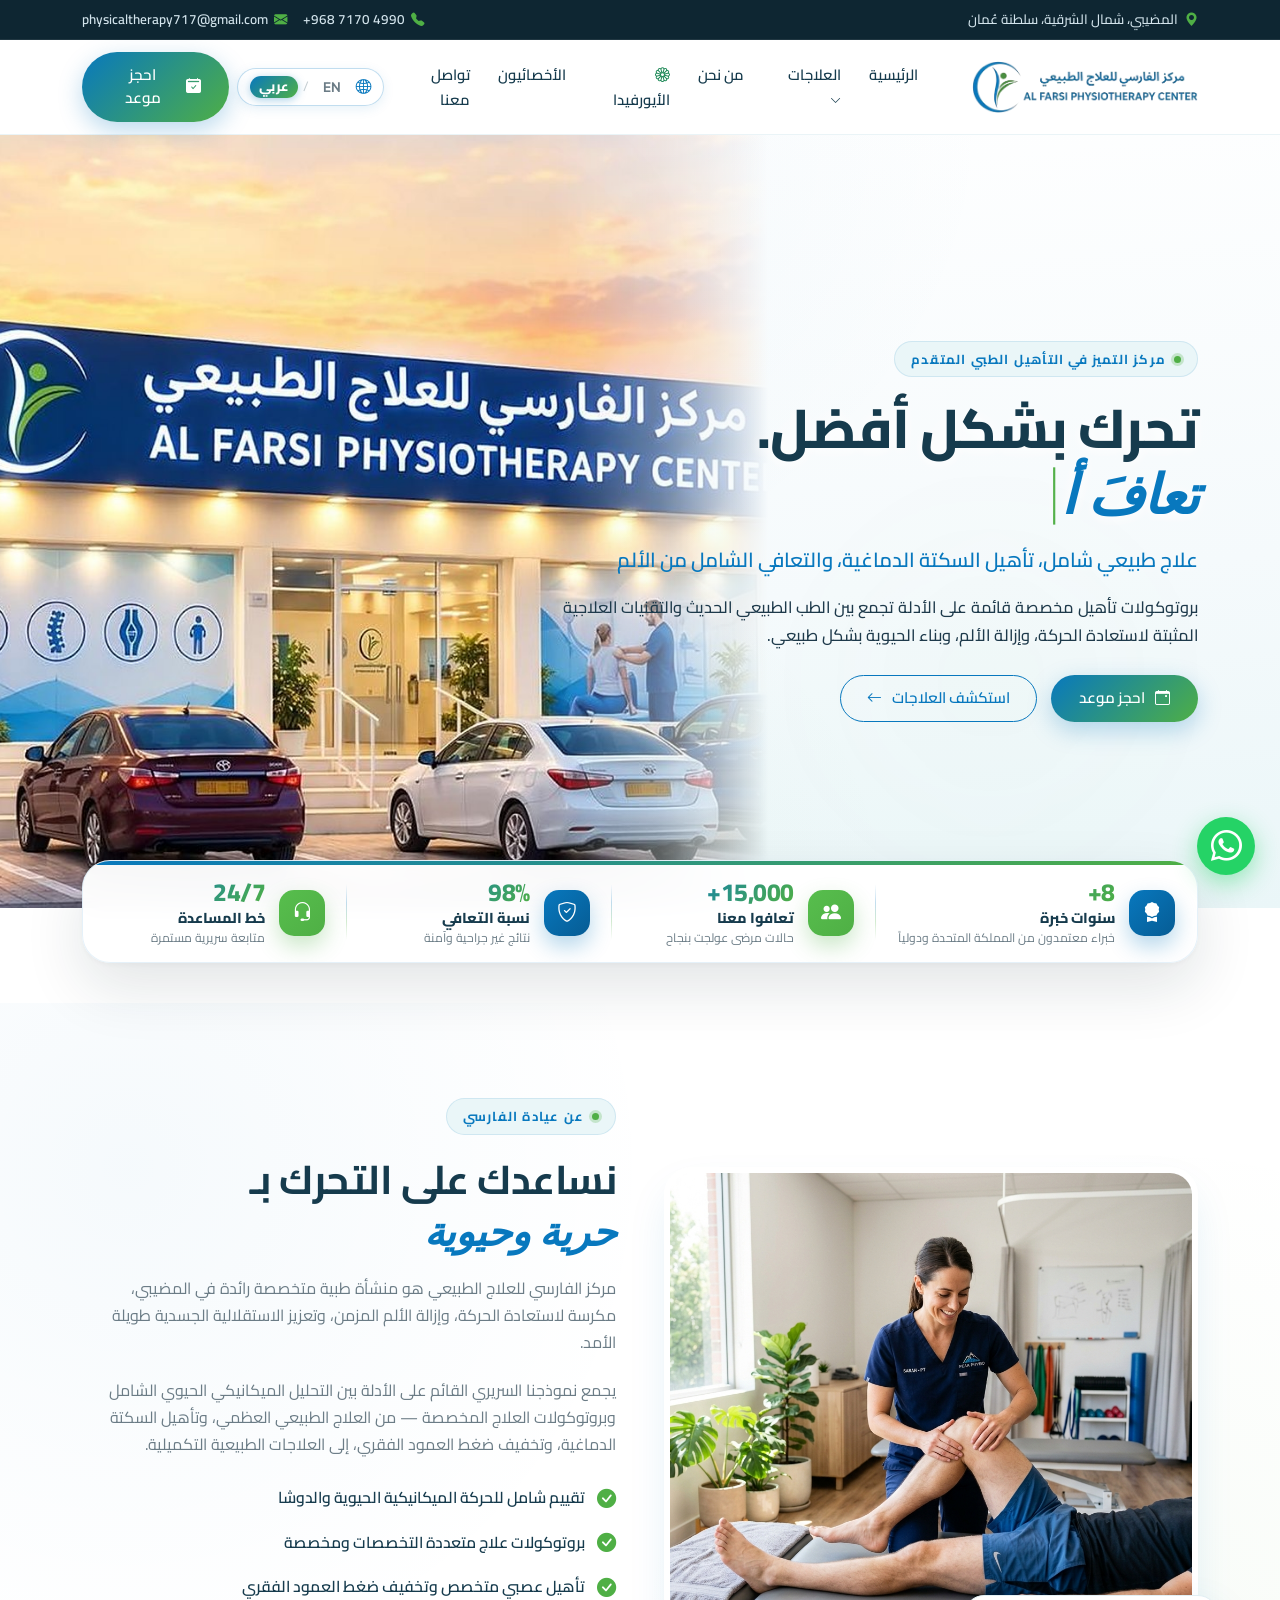
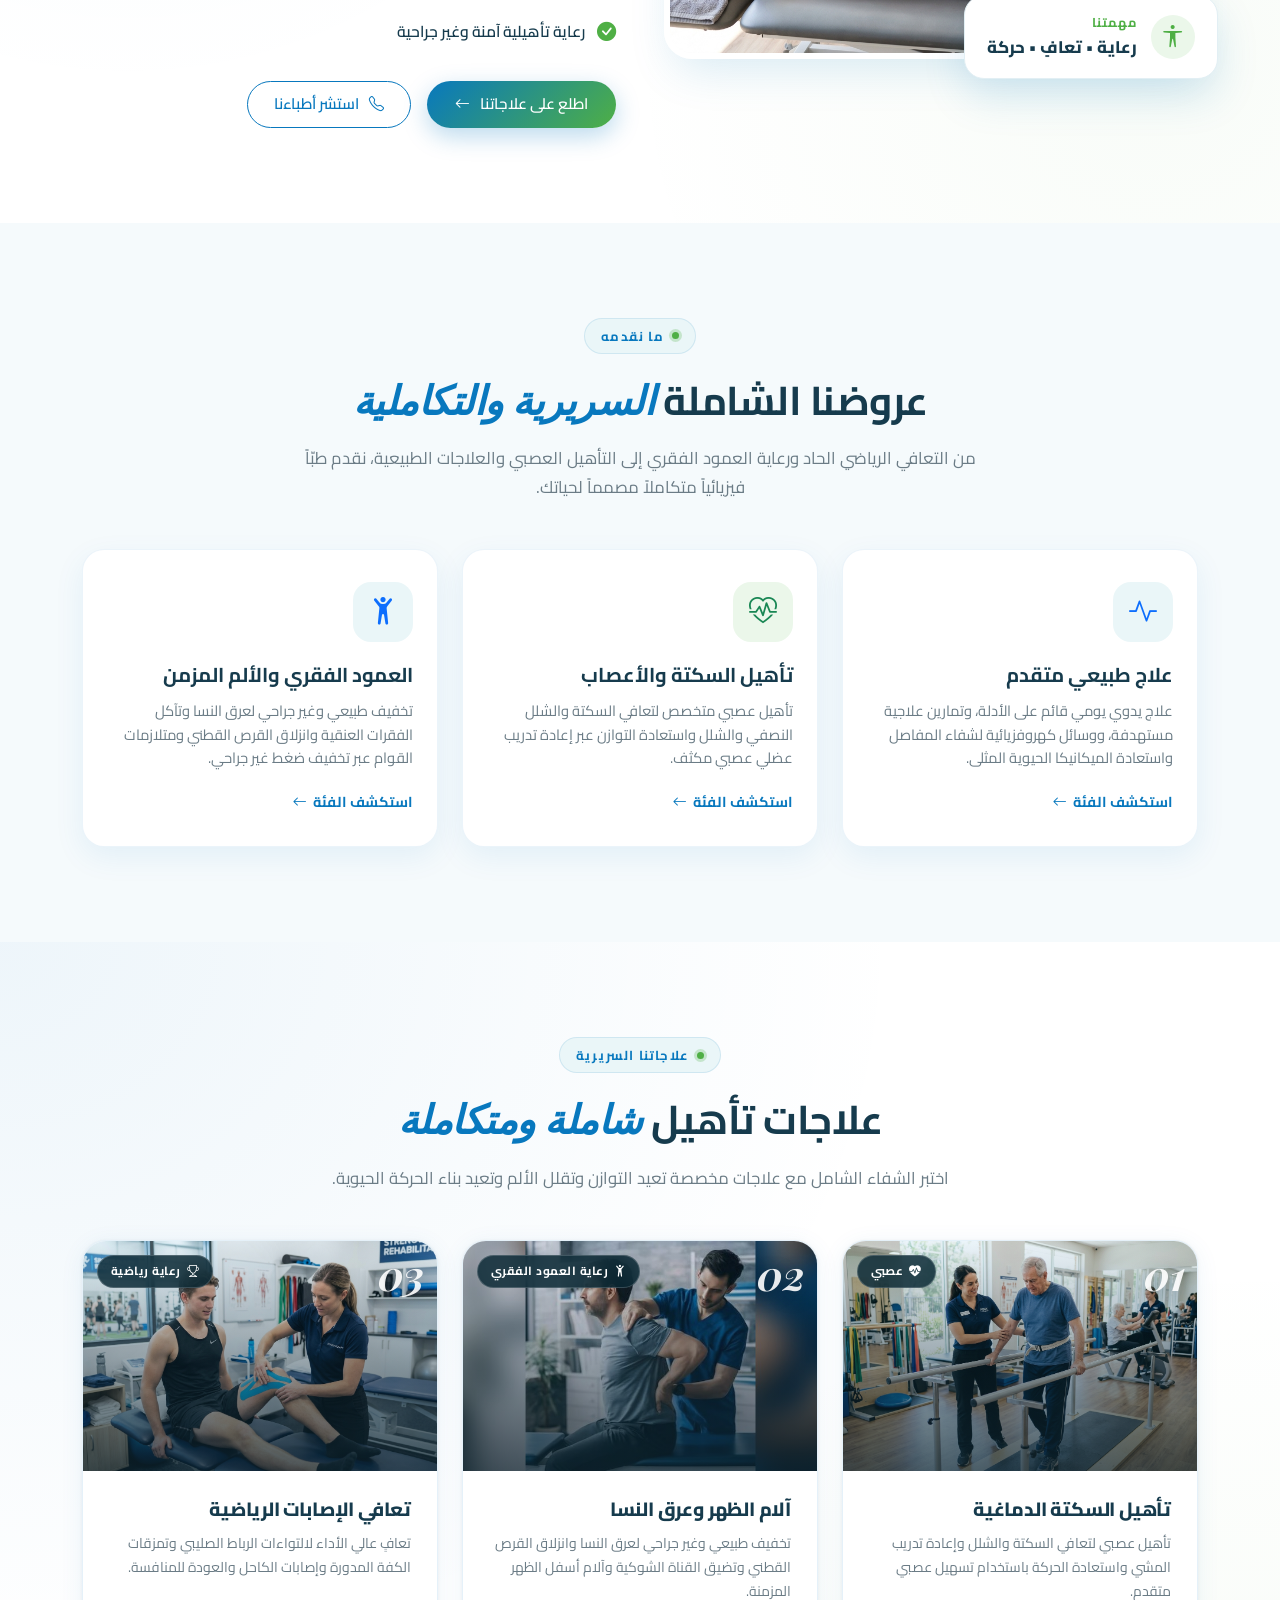
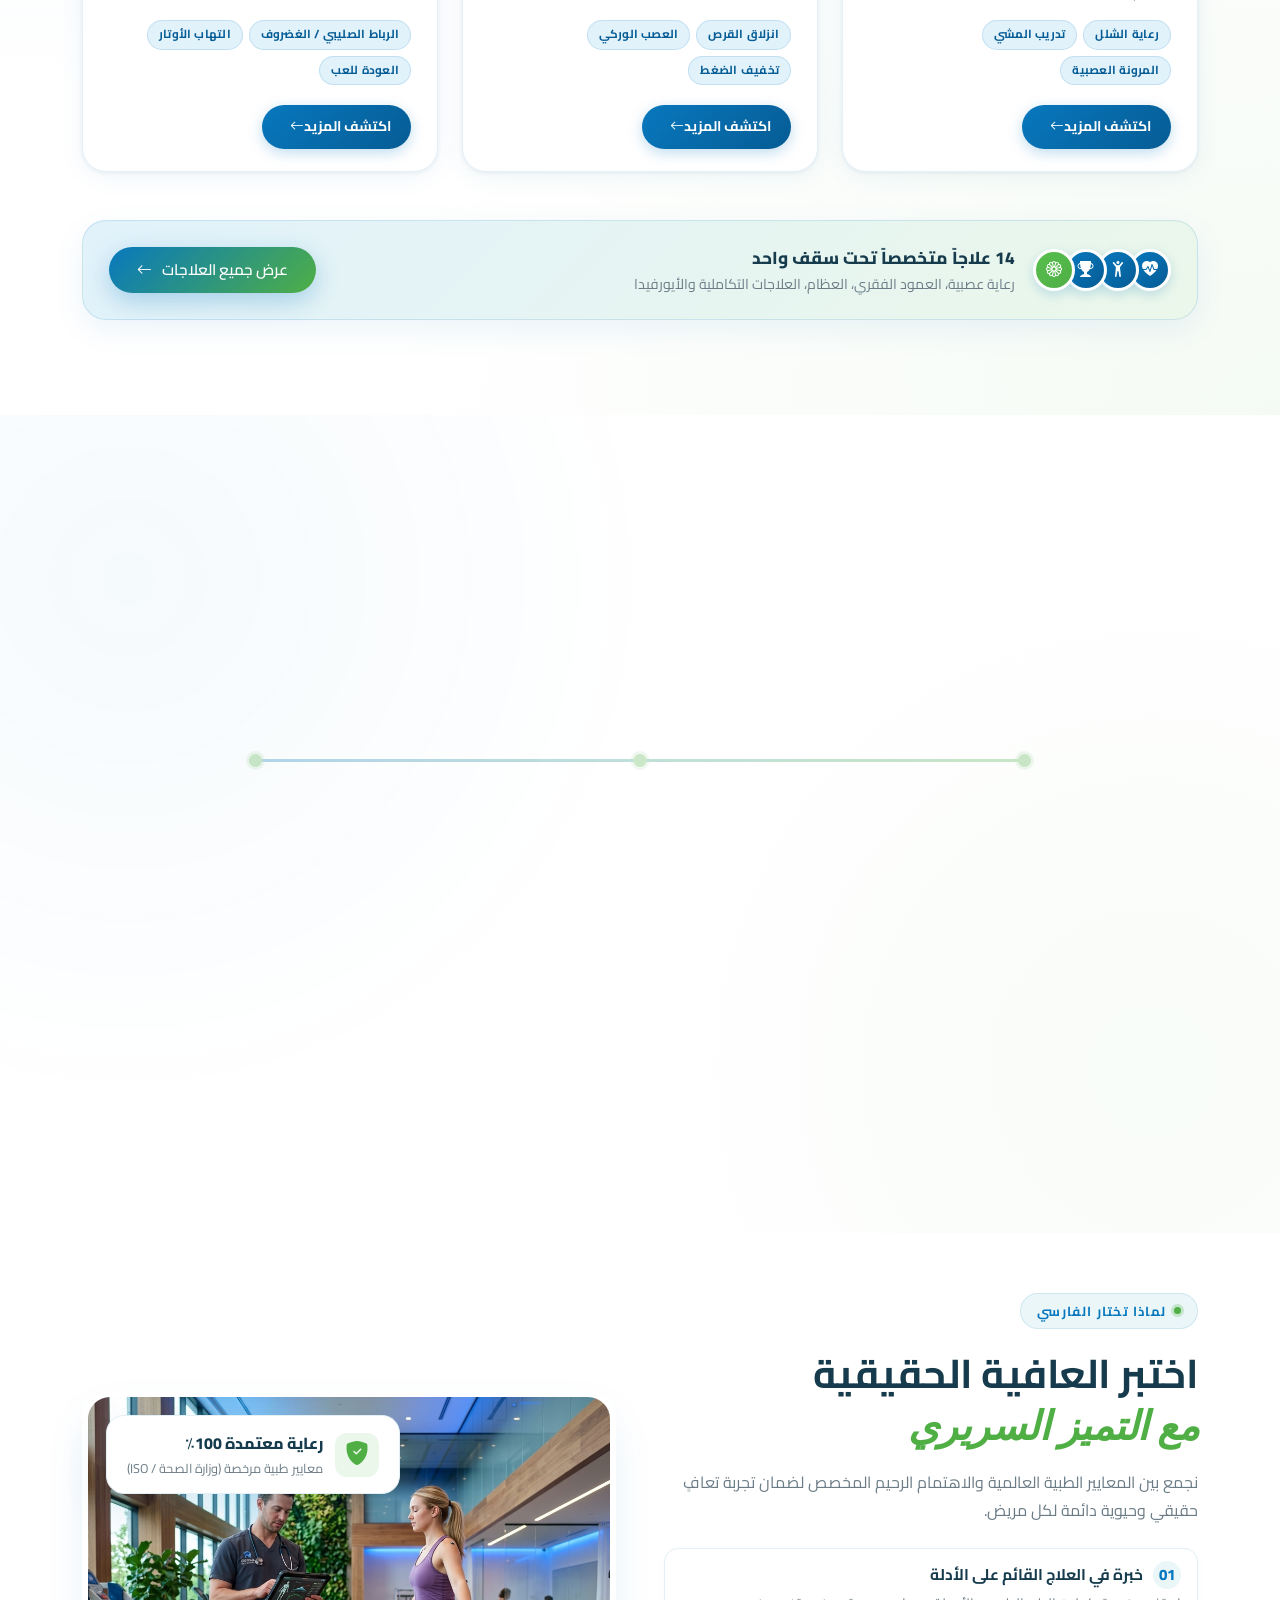
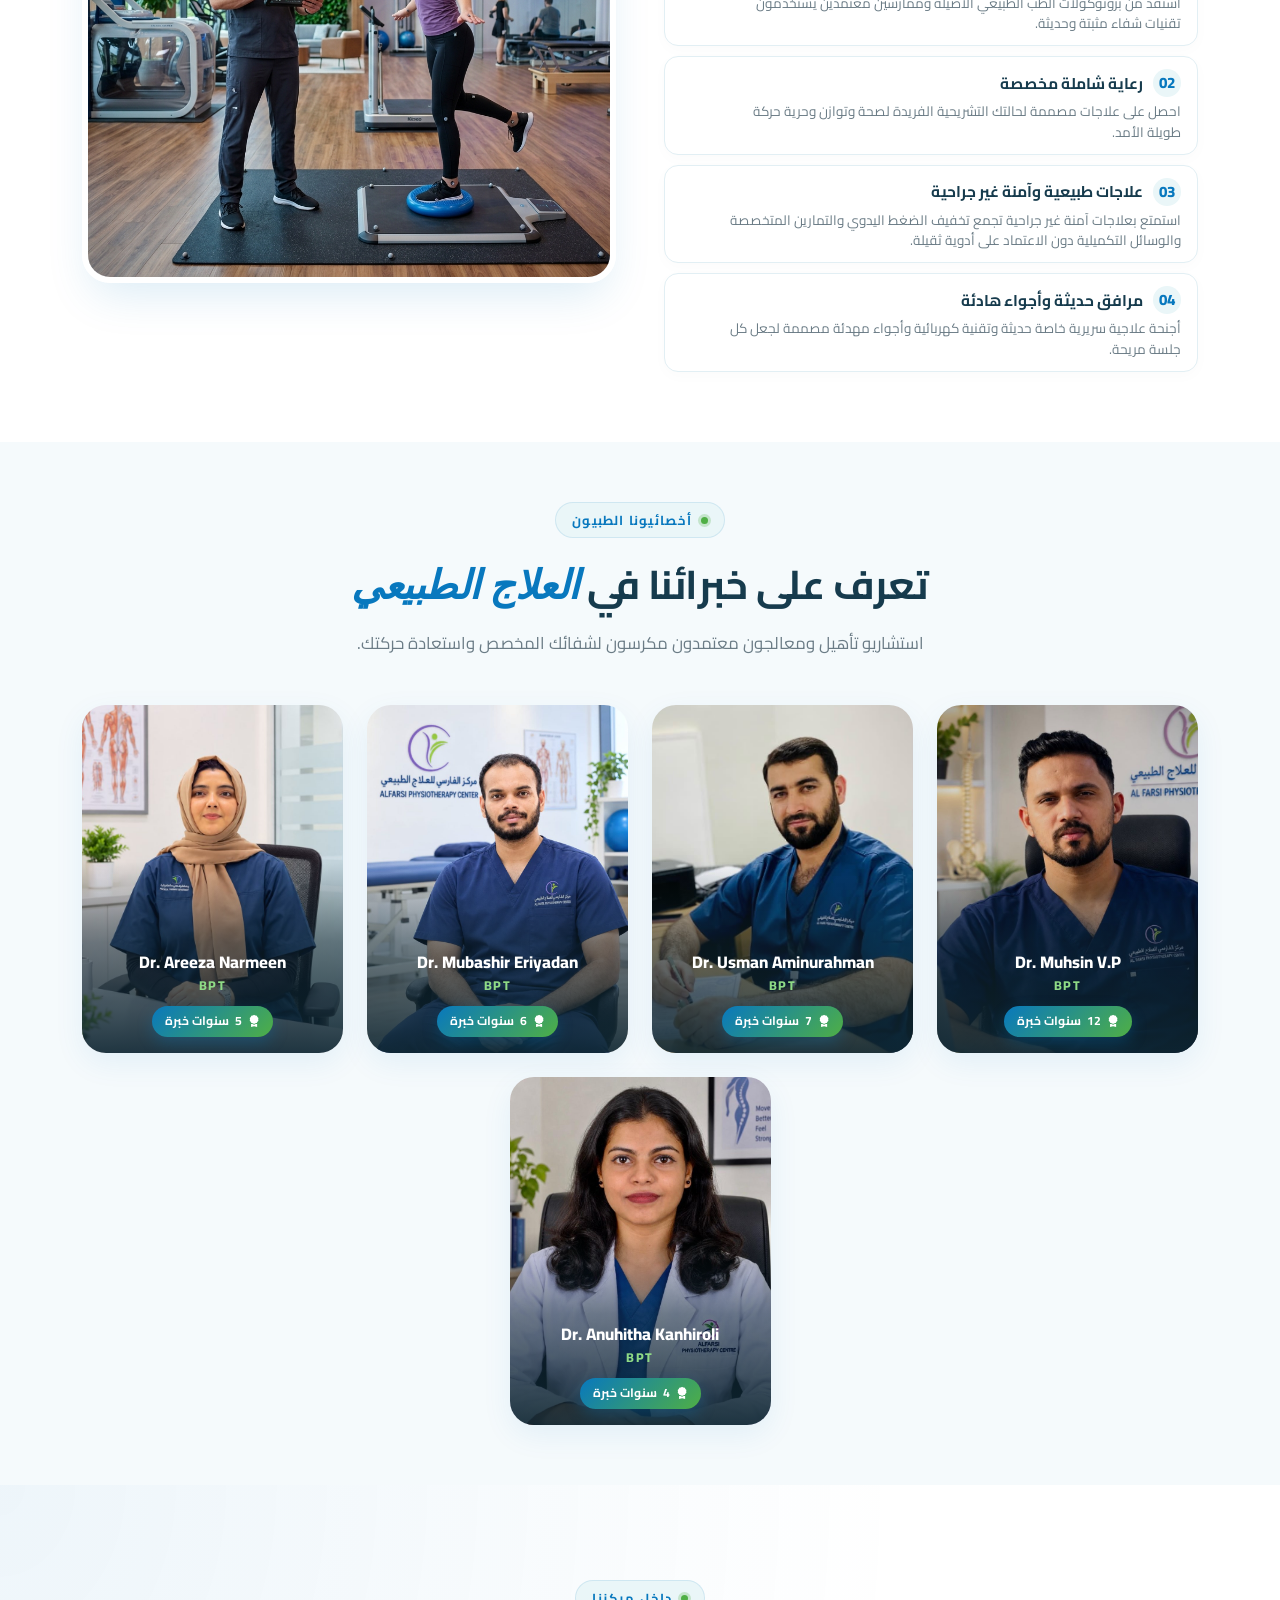
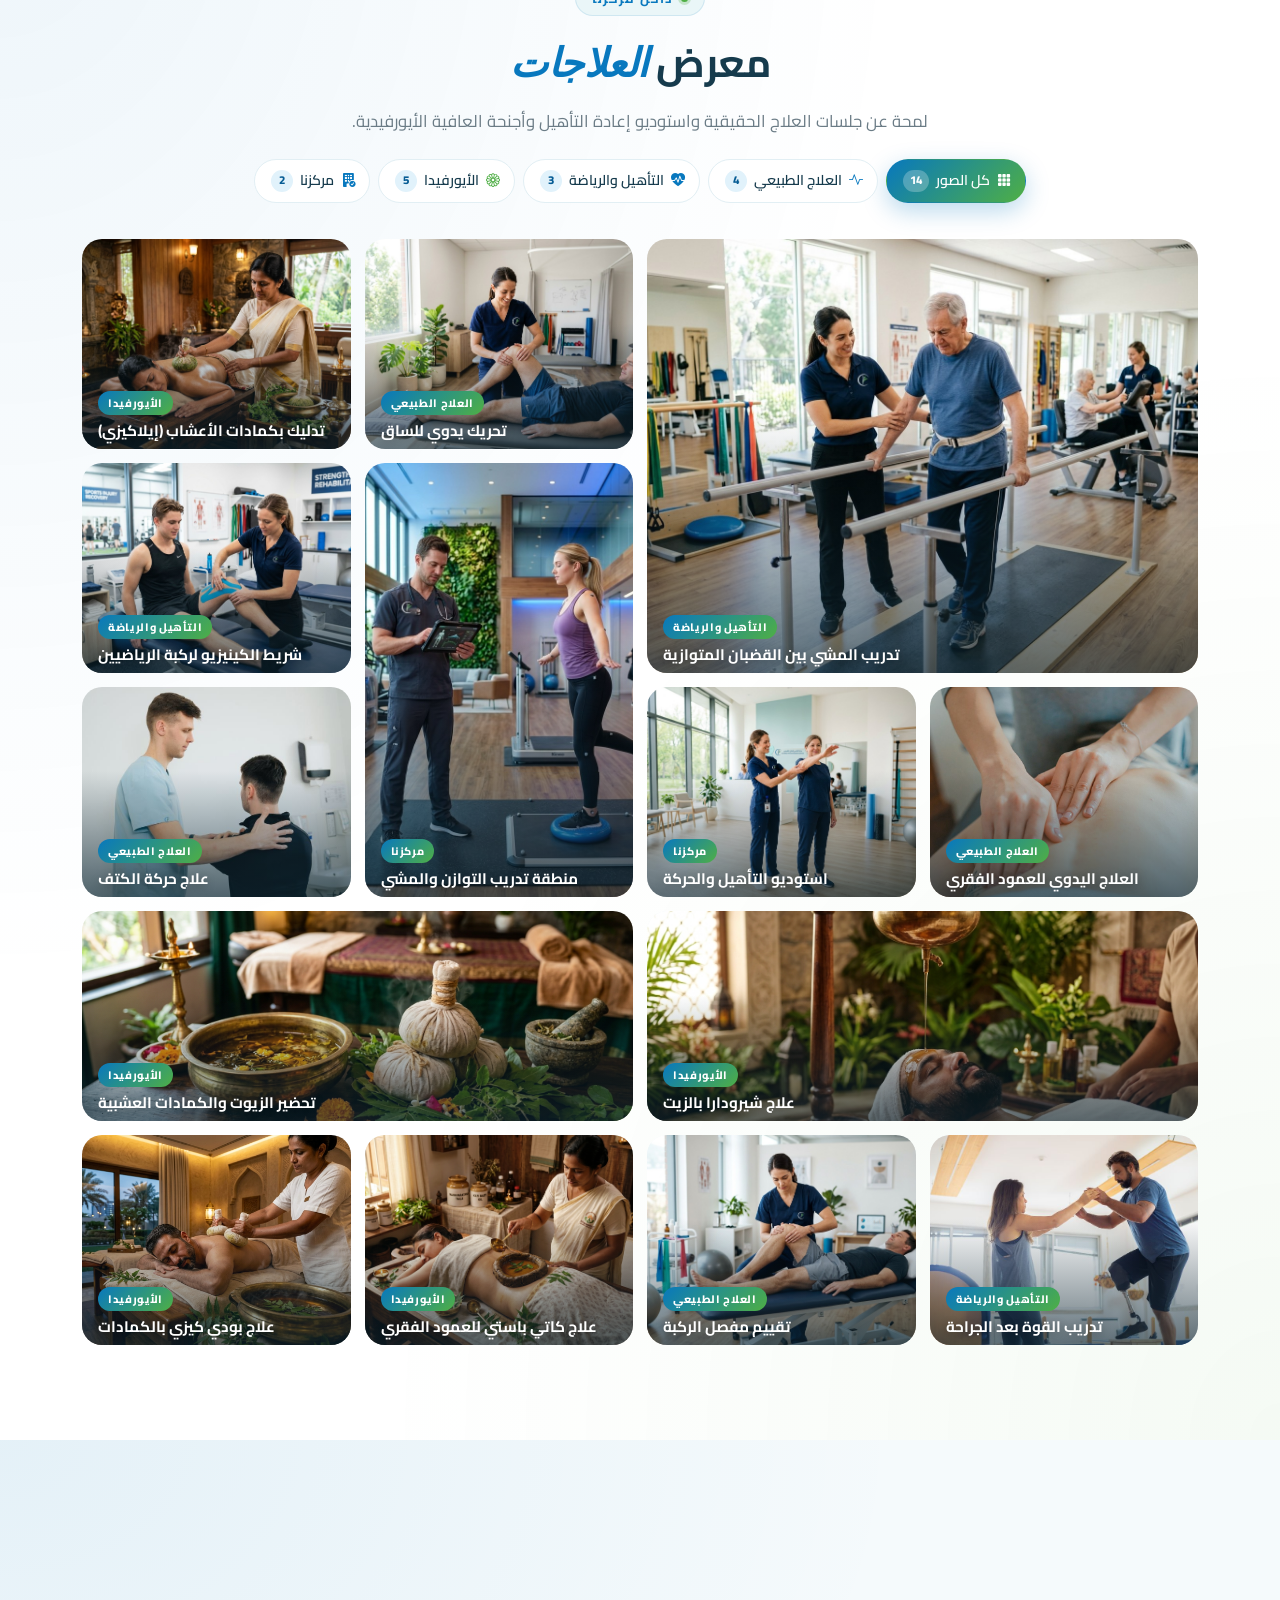
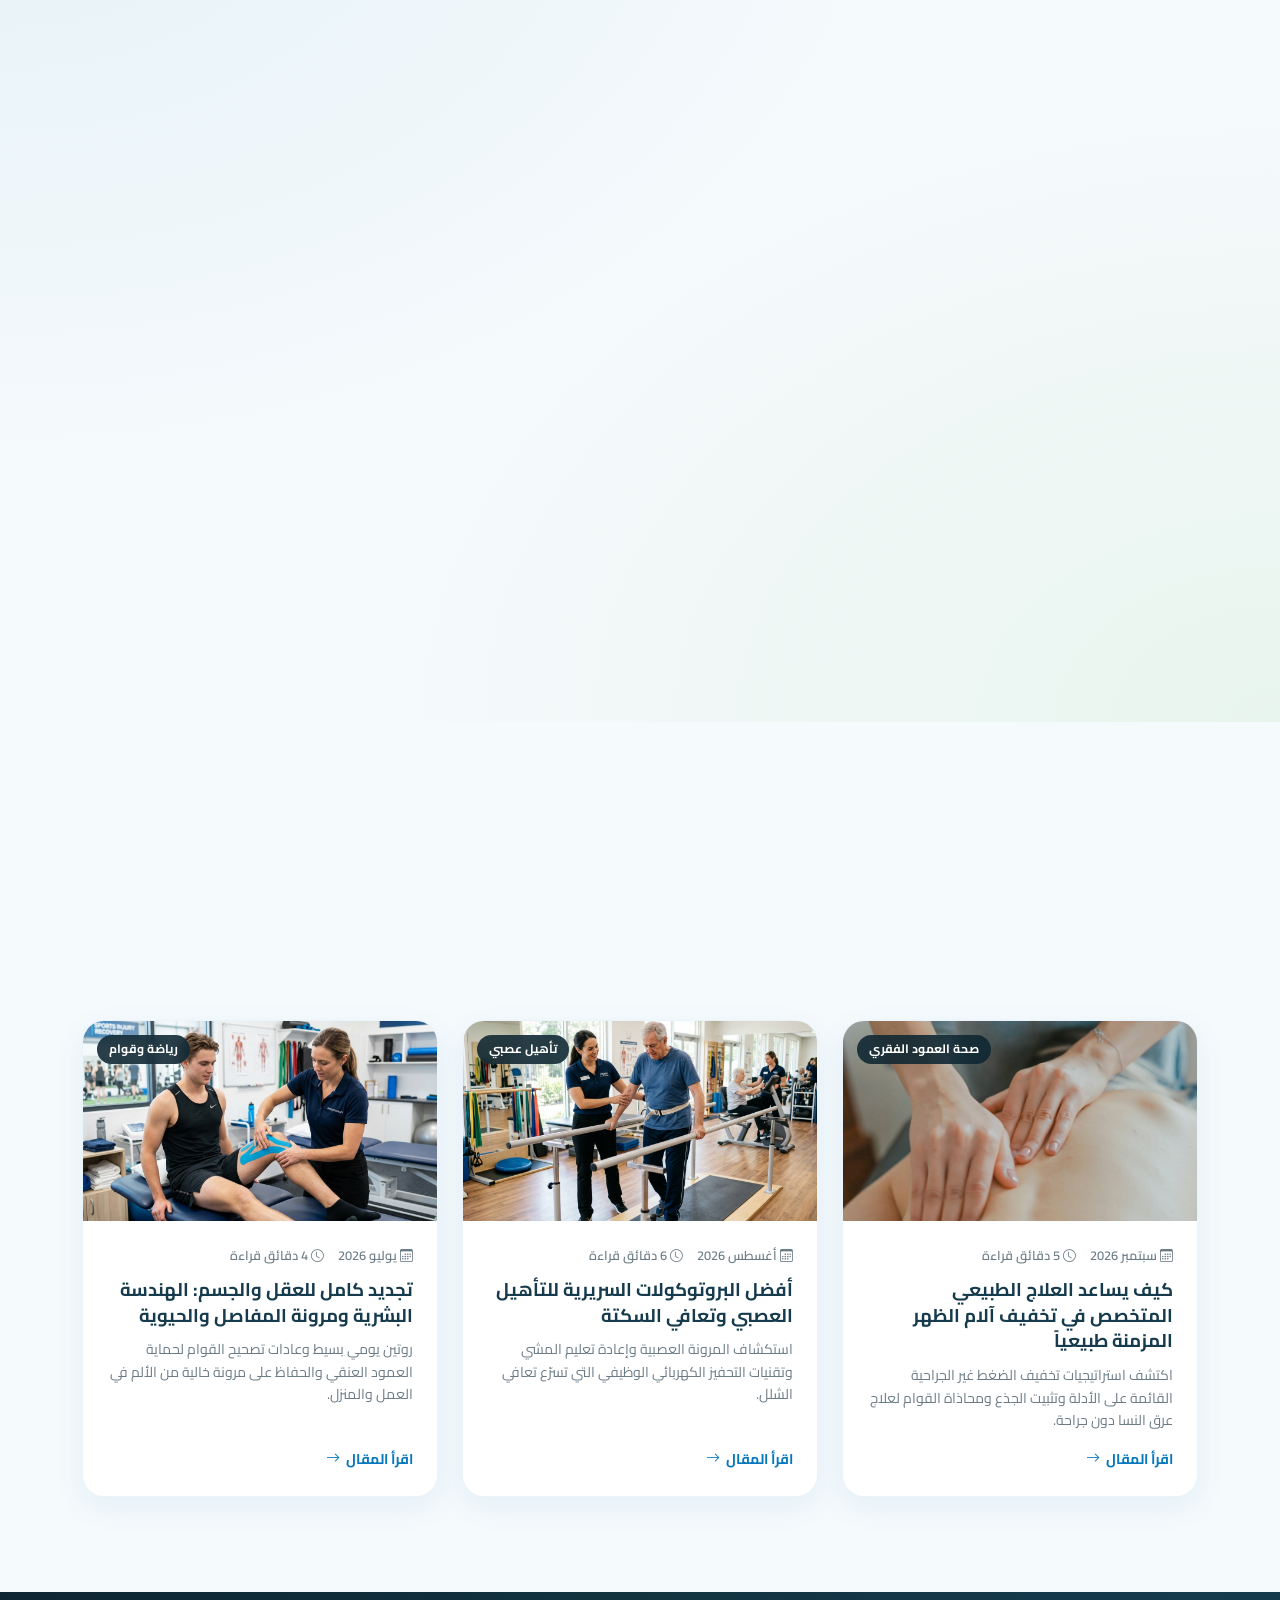
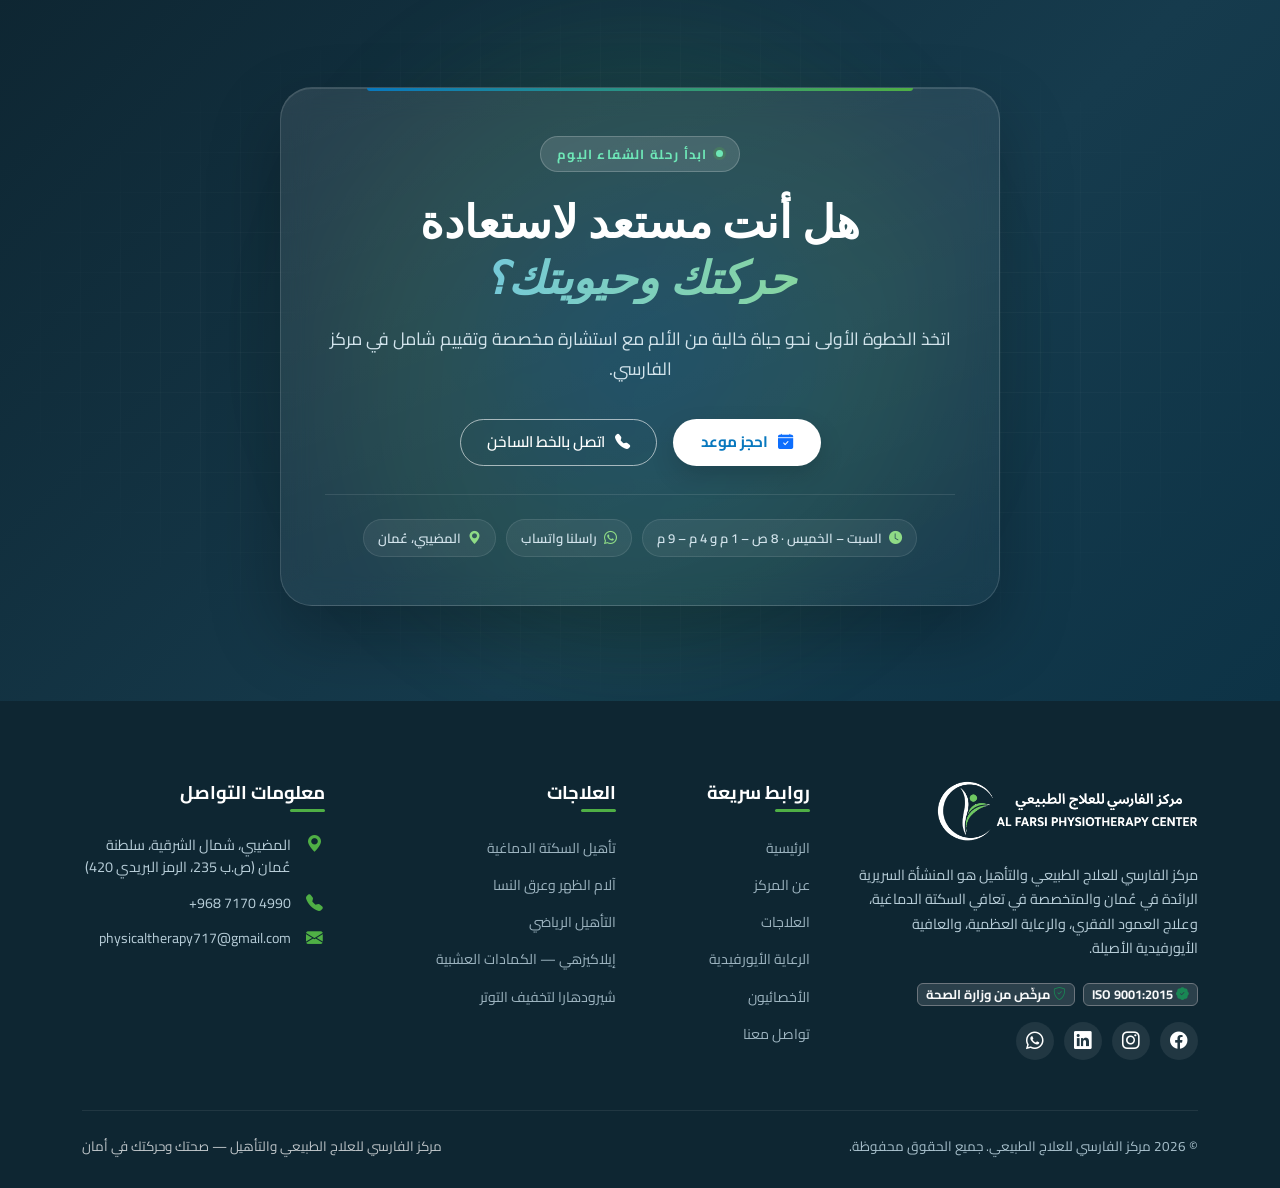
==== index.html @ 6c19c10c "update" ====
<!DOCTYPE html>
<html lang="ar" dir="rtl">

<head>
  <meta charset="UTF-8">
  <meta name="viewport" content="width=device-width, initial-scale=1.0">
  <!-- Arabic by default: set direction before the page paints (avoids an English/LTR flash) -->
  <script>
    (function () {
      var lang = 'ar';
      try { var s = localStorage.getItem('alfarsi_lang'); if (s === 'en' || s === 'ar') lang = s; } catch (e) {}
      var h = document.documentElement;
      h.setAttribute('lang', lang);
      h.setAttribute('dir', lang === 'ar' ? 'rtl' : 'ltr');
      if (lang === 'ar') h.classList.add('lang-ar');
    })();
  </script>
  <title>Al Farsi Physiotherapy &amp; Rehabilitation Center | مركز الفارسي للعلاج الطبيعي</title>
  <meta name="description"
    content="Al Farsi Physiotherapy Center offers advanced, personalized physiotherapy, neurological stroke rehabilitation, back pain relief, orthopedic recovery, and holistic therapies in Al Mudhaibi, North Al-Sharqiyah, Oman.">
  <meta name="keywords"
    content="Al Farsi Physiotherapy, مركز الفارسي للعلاج الطبيعي, physiotherapy, stroke rehabilitation, back pain relief, cerebral palsy, orthopedic rehab, sports injury, Oman medical center">

  <!-- Favicon -->
  <link rel="icon" type="image/svg+xml" href="assets/images/logo.svg">

  <!-- Google Fonts -->
  <link rel="preconnect" href="https://fonts.googleapis.com">
  <link rel="preconnect" href="https://fonts.gstatic.com" crossorigin>
  <link
    href="https://fonts.googleapis.com/css2?family=Cairo:wght@400;500;600;700;800&family=Cormorant+Garamond:ital,wght@0,500;0,600;0,700;1,400;1,600;1,700&family=Manrope:wght@400;500;600;700;800&family=Playfair+Display:ital,wght@0,500;0,600;0,700;1,400;1,600;1,700&family=Plus+Jakarta+Sans:wght@300;400;500;600;700;800&family=Tajawal:wght@400;500;700&display=swap"
    rel="stylesheet">

  <!-- Bootstrap 5.3.3 CSS -->
  <link href="https://cdn.jsdelivr.net/npm/bootstrap@5.3.3/dist/css/bootstrap.min.css" rel="stylesheet">

  <!-- Bootstrap Icons 1.11.3 -->
  <link rel="stylesheet" href="https://cdn.jsdelivr.net/npm/bootstrap-icons@1.11.3/font/bootstrap-icons.min.css">

  <!-- Custom CSS -->
  <link rel="stylesheet" href="style.css">
</head>

<body>

  <!-- ==========================================================================
       0. TOP NOTIFICATION & CONTACT BAR (Inspired by Greenwich Kottakkal Header)
       ========================================================================== -->
  <div class="top-header-bar d-none d-lg-block">
    <div class="container">
      <div class="d-flex justify-content-between align-items-center py-2">
        <!-- Left: Location & Working Hours -->
        <div class="top-bar-left d-flex align-items-center gap-4">
          <div class="top-bar-item">
            <i class="bi bi-geo-alt-fill text-accent-green"></i>
            <span data-i18n="top.location">Al Mudhaibi, North Al-Sharqiyah, Sultanate of Oman</span>
          </div>

        </div>

        <!-- Right: Contact, Email & Language Switcher -->
        <div class="top-bar-right d-flex align-items-center gap-3">
          <a href="tel:+96871704990" class="top-bar-link">
            <i class="bi bi-telephone-fill text-accent-green"></i>
            <span>+968 7170 4990</span>
          </a>
          <a href="mailto:physicaltherapy717@gmail.com" class="top-bar-link">
            <i class="bi bi-envelope-fill text-accent-green"></i>
            <span>physicaltherapy717@gmail.com</span>
          </a>

        </div>
      </div>
    </div>
  </div>

  <!-- ==========================================================================
       1. HEADER / STICKY NAVIGATION
       ========================================================================== -->
  <header>
    <nav class="navbar navbar-expand-lg site-navbar" id="mainNav">
      <div class="container">
        <!-- Brand Logo -->
        <a class="navbar-brand" href="#home" title="Al Farsi Physiotherapy Center">
          <img src="assets/images/logo-main.png" alt="Al Farsi Physiotherapy Center" class="brand-logo-img" width="984" height="226">
        </a>

        <!-- Mobile Toggler -->
        <button class="navbar-toggler" type="button" data-bs-toggle="collapse" data-bs-target="#navbarContent"
          aria-controls="navbarContent" aria-expanded="false" aria-label="Toggle navigation">
          <i class="bi bi-list fs-2"></i>
        </button>

        <!-- Navbar Links -->
        <div class="collapse navbar-collapse" id="navbarContent">
          <ul class="navbar-nav mx-auto mb-2 mb-lg-0">
            <li class="nav-item">
              <a class="nav-link active" href="#home" data-i18n="nav.home">Home</a>
            </li>
            <!-- Treatments (link + hover dropdown) -->
            <li class="nav-item dropdown nav-hover-dropdown">
              <a class="nav-link" href="treatments.html" id="treatmentsDropdown">
                <span data-i18n="nav.treatments">Treatments</span> <i class="bi bi-chevron-down nav-caret"></i>
              </a>
              <ul class="dropdown-menu custom-dropdown-menu" aria-labelledby="treatmentsDropdown">
                <li><a class="dropdown-item" href="treatment.html?id=stroke"><i class="bi bi-heart-pulse-fill text-primary"></i> <span data-i18n="nav.dd.stroke">Stroke &amp; Neurological Rehab</span></a></li>
                <li><a class="dropdown-item" href="treatment.html?id=backpain"><i class="bi bi-person-arms-up text-primary"></i> <span data-i18n="nav.dd.backpain">Back Pain &amp; Sciatica</span></a></li>
                <li><a class="dropdown-item" href="treatment.html?id=sports"><i class="bi bi-trophy-fill text-primary"></i> <span data-i18n="nav.dd.sports">Sports Injury Rehab</span></a></li>
                <li><a class="dropdown-item" href="treatment.html?id=postop"><i class="bi bi-bandaid-fill text-primary"></i> <span data-i18n="nav.dd.postop">Post-Surgical Recovery</span></a></li>
                <li><a class="dropdown-item" href="ayurveda.html"><i class="bi bi-flower1 text-success"></i> <span data-i18n="nav.dd.ayurveda">Ayurvedic &amp; Panchakarma</span></a></li>
                <li><hr class="dropdown-divider"></li>
                <li><a class="dropdown-item text-primary fw-bold" href="treatments.html"><span data-i18n="nav.dd.explore">Explore All Treatments</span> <i class="bi bi-arrow-right"></i></a></li>
              </ul>
            </li>
            <li class="nav-item">
              <a class="nav-link" href="#about" data-i18n="nav.about">About Us</a>
            </li>
            <li class="nav-item">
              <a class="nav-link" href="ayurveda.html"><i class="bi bi-flower1 text-success me-1"></i><span
                  data-i18n="nav.ayurveda">Ayurveda</span></a>
            </li>
            <li class="nav-item">
              <a class="nav-link" href="#doctors" data-i18n="nav.specialists">Specialists</a>
            </li>
            <li class="nav-item">
              <a class="nav-link" href="contact.html" data-i18n="nav.contact">Contact</a>
            </li>
          </ul>

          <!-- Header CTA -->
          <div class="d-flex align-items-center gap-2">
            <!-- Language Switcher Button (Left of Book Appointment) -->
            <button type="button" class="lang-switch-btn" id="langSwitchBtn" onclick="toggleSiteLanguage()"
              title="Switch Language / تغيير اللغة" aria-label="Language Switcher">
              <div class="lang-switch-inner">
                <i class="bi bi-globe2 lang-icon"></i>
                <span class="lang-pill active" id="langEnPill">EN</span>
                <span class="lang-sep">/</span>
                <span class="lang-pill lang-ar-pill" id="langArPill">عربي</span>
              </div>
            </button>

            <a href="contact.html#booking-form" class="btn btn-primary-custom nav-cta-btn">
              <i class="bi bi-calendar2-check-fill"></i>
              <span data-i18n="nav.book">Book Appointment</span>
            </a>
          </div>
        </div>
      </div>
    </nav>
  </header>

  <main>
    <!-- ==========================================================================
         2. HERO SECTION WITH BACKGROUND VIDEO & GOOGLE RATING WIDGET
         ========================================================================== -->
    <section class="hero-section hero-video-section hero-image-section" id="home">
      <!-- Background Video & Overlay -->
      <img src="assets/images/hero-building.jpg?v=2" alt="Al Farsi Physiotherapy Center building" class="hero-bg-image" fetchpriority="high">
      <div class="hero-video-overlay"></div>
      <div class="hero-glow-1"></div>
      <div class="hero-glow-2"></div>

      <div class="container position-relative" style="z-index: 2;">
        <div class="row align-items-center">
          <!-- Hero Left Content -->
          <div class="col-lg-8 col-xl-7 reveal">
            <!-- Brand Eyebrow Badge -->
            <div class="badge-eyebrow">
              <span class="dot"></span>
              <span data-i18n="hero.badge">CENTER OF EXCELLENCE IN ADVANCED REHABILITATION</span>
            </div>

            <!-- Main Heading with Dynamic Typewriter Effect -->
            <h1 class="hero-heading">
              <span data-i18n="hero.title">Move Better.</span> <br>
              <span class="italic-accent typewriter-wrapper"><span id="typewriterTarget">Live Better.</span><span
                  class="typewriter-cursor">|</span></span>
            </h1>

            <!-- Supporting Heading -->
            <h2 class="hero-subheading" data-i18n="hero.sub">
              Comprehensive Physiotherapy, Neurological Stroke Rehab &amp; Holistic Pain Recovery
            </h2>

            <!-- Paragraph -->
            <p class="hero-description" style="max-width: 640px;" data-i18n="hero.desc">
              Personalized evidence-based rehabilitation protocols combining modern physical medicine and proven
              therapeutic techniques to restore mobility, eliminate pain, and rebuild vitality naturally.
            </p>



            <!-- Buttons -->
            <div class="hero-btn-group">
              <a href="contact.html#booking-form" class="btn btn-primary-custom">
                <i class="bi bi-calendar-event"></i>
                <span data-i18n="hero.cta.book">Make Appointment</span>
              </a>
              <a href="treatments.html" class="btn btn-outline-custom">
                <span data-i18n="hero.cta.explore">Explore Treatments</span>
                <i class="bi bi-arrow-right"></i>
              </a>
            </div>
          </div>
        </div>
      </div>
    </section>

    <!-- ==========================================================================
         3. HERO STATS & TRUST STRIP (Counters & Quality Credentials)
         ========================================================================== -->
    <section class="trust-strip-section" aria-label="Core Center Pillars">
      <div class="container">
        <div class="stats-panel hero-trust-bar reveal">
          <div class="stat-item">
            <div class="stat-icon stat-icon-blue"><i class="bi bi-award-fill"></i></div>
            <div class="stat-body">
              <div class="stat-number"><span class="counter-value" data-target="8" data-suffix="+">8+</span></div>
              <div class="stat-label" data-i18n="trust.years">Years Experience</div>
              <p class="stat-sub" data-i18n="trust.yearsSub">UK &amp; International Certified Experts</p>
            </div>
          </div>
          <div class="stat-item">
            <div class="stat-icon stat-icon-green"><i class="bi bi-people-fill"></i></div>
            <div class="stat-body">
              <div class="stat-number"><span class="counter-value" data-target="15000" data-suffix="+">15,000+</span></div>
              <div class="stat-label" data-i18n="trust.recovered">Recovered</div>
              <p class="stat-sub" data-i18n="trust.recoveredSub">Successfully treated patient cases</p>
            </div>
          </div>
          <div class="stat-item">
            <div class="stat-icon stat-icon-blue"><i class="bi bi-shield-check"></i></div>
            <div class="stat-body">
              <div class="stat-number"><span class="counter-value" data-target="98" data-suffix="%">98%</span></div>
              <div class="stat-label" data-i18n="trust.rate">Recovery Rate</div>
              <p class="stat-sub" data-i18n="trust.rateSub">Non-invasive &amp; surgery-free results</p>
            </div>
          </div>
          <div class="stat-item">
            <div class="stat-icon stat-icon-green"><i class="bi bi-headset"></i></div>
            <div class="stat-body">
              <div class="stat-number">24/7</div>
              <div class="stat-label" data-i18n="trust.helplineLabel">Helpline</div>
              <p class="stat-sub" data-i18n="trust.helplineSub">Ongoing clinical follow-up care</p>
            </div>
          </div>
        </div>
      </div>
    </section>

    <!-- ==========================================================================
         4. ABOUT SECTION
         ========================================================================== -->
    <section class="section-padding bg-pattern-mesh" id="about">
      <div class="container">
        <div class="row align-items-center g-5">
          <!-- About Left Image -->
          <div class="col-lg-6 reveal reveal-left">
            <div class="about-image-wrap">
              <div class="about-img-frame">
                <img src="assets/images/about.jpg" alt="Al Farsi Physiotherapy clinical rehabilitation session">
              </div>

              <!-- Floating Experience Badge -->
              <div class="about-floating-badge">
                <div class="badge-pulse-icon">
                  <i class="bi bi-universal-access"></i>
                </div>
                <div>
                  <div
                    style="font-size: 0.8rem; font-weight: 700; color: var(--primary-green); text-transform: uppercase; letter-spacing: 1px;">
                    <span data-i18n="about.mission">Our Mission</span>
                  </div>
                  <div style="font-size: 1.05rem; font-weight: 800; color: var(--dark-navy);"
                    data-i18n="about.missionTag">
                    Care • Recovery • Movement
                  </div>
                </div>
              </div>
            </div>
          </div>

          <!-- About Right Content -->
          <div class="col-lg-6 reveal reveal-right">
            <div class="badge-eyebrow">
              <span class="dot"></span>
              <span data-i18n="about.badge">ABOUT AL FARSI CLINIC</span>
            </div>

            <h2 class="section-title">
              <span data-i18n="about.title">Helping You Move With</span> <span class="italic-accent"
                data-i18n="about.titleAccent">Freedom &amp; Vitality</span>
            </h2>

            <p class="lead-text" data-i18n="about.lead">
              Al Farsi Physiotherapy Center is a premier specialized medical rehabilitation facility in Al Mudhaibi, Oman,
              dedicated to restoring mobility, eliminating chronic discomfort, and fostering long-term physical
              independence.
            </p>

            <p data-i18n="about.body">
              Our evidence-based clinical model combines comprehensive biomechanical analysis with personalized
              treatment protocols—spanning orthopedic physical therapy, neurological stroke rehabilitation, spinal
              decompression, and complementary natural therapies.
            </p>

            <!-- Key Feature List -->
            <ul class="about-feature-list">
              <li>
                <i class="bi bi-check-circle-fill"></i>
                <span data-i18n="about.f1">Comprehensive Biomechanical &amp; Dosha Movement Assessment</span>
              </li>
              <li>
                <i class="bi bi-check-circle-fill"></i>
                <span data-i18n="about.f2">Multi-Disciplinary Personalized Treatment Protocols</span>
              </li>
              <li>
                <i class="bi bi-check-circle-fill"></i>
                <span data-i18n="about.f3">Dedicated Neurological, Post-Stroke &amp; Spine Decompression</span>
              </li>
              <li>
                <i class="bi bi-check-circle-fill"></i>
                <span data-i18n="about.f4">Safe, Non-Invasive, Non-Surgical Rehabilitation Care</span>
              </li>
            </ul>

            <div class="pt-2 d-flex gap-3 flex-wrap btn-pair">
              <a href="treatments.html" class="btn btn-primary-custom">
                <span data-i18n="about.ctaTreatments">View Our Treatments</span>
                <i class="bi bi-arrow-right"></i>
              </a>
              <a href="contact.html#booking-form" class="btn btn-outline-custom">
                <i class="bi bi-telephone"></i>
                <span data-i18n="about.ctaConsult">Consult Our Doctors</span>
              </a>
            </div>
          </div>
        </div>
      </div>
    </section>

    <!-- ==========================================================================
         5. "WHAT WE OFFER" / HOLISTIC OFFERINGS (From Greenwich Site Structure)
         ========================================================================== -->
    <section class="section-padding bg-light-bg" id="offerings">
      <div class="container">
        <!-- Section Header -->
        <div class="text-center mb-5 reveal">
          <div class="badge-eyebrow">
            <span class="dot"></span>
            <span data-i18n="offer.badge">WHAT WE OFFER</span>
          </div>
          <h2 class="section-title">
            <span data-i18n="offer.title">Our Comprehensive</span> <span class="italic-accent"
              data-i18n="offer.titleAccent">Holistic &amp; Clinical Offerings</span>
          </h2>
          <p class="section-subtitle" data-i18n="offer.sub">
            From acute sports recovery and spinal care to neurological rehabilitation and natural therapies, we provide
            integrative physical medicine tailored to your life.
          </p>
        </div>

        <!-- 4 Primary Pillar Cards -->
        <div class="row g-4 offer-grid">
          <!-- Offering 1 -->
          <div class="col-lg-4 col-md-6 reveal delay-100">
            <div class="offering-luxury-card">
              <div class="offering-icon-wrap bg-blue-soft">
                <i class="bi bi-activity text-primary"></i>
              </div>
              <h3 class="offering-title" data-i18n="offer.1.t">Advanced Physiotherapy</h3>
              <p class="offering-desc" data-i18n="offer.1.d">Daily evidence-based manual therapy, targeted therapeutic
                exercise, and electro-physical modalities to heal joints and restore optimal biomechanics.</p>
              <a href="treatments.html?cat=orthopedic" class="offering-link">
                <span data-i18n="offer.explore">Explore Category</span>
                <i class="bi bi-arrow-right"></i>
              </a>
            </div>
          </div>

          <!-- Offering 2 -->
          <div class="col-lg-4 col-md-6 reveal delay-200">
            <div class="offering-luxury-card">
              <div class="offering-icon-wrap bg-green-soft">
                <i class="bi bi-heart-pulse text-success"></i>
              </div>
              <h3 class="offering-title" data-i18n="offer.2.t">Stroke &amp; Neuro Rehab</h3>
              <p class="offering-desc" data-i18n="offer.2.d">Specialized neurological rehabilitation for stroke
                recovery, hemiplegia, paralysis, and balance restoration using intensive neuromuscular retraining.</p>
              <a href="treatments.html?cat=neurological" class="offering-link">
                <span data-i18n="offer.explore">Explore Category</span>
                <i class="bi bi-arrow-right"></i>
              </a>
            </div>
          </div>

          <!-- Offering 3 -->
          <div class="col-lg-4 col-md-6 reveal delay-300">
            <div class="offering-luxury-card">
              <div class="offering-icon-wrap bg-blue-soft">
                <i class="bi bi-person-arms-up text-primary"></i>
              </div>
              <h3 class="offering-title" data-i18n="offer.3.t">Spine &amp; Chronic Pain</h3>
              <p class="offering-desc" data-i18n="offer.3.d">Natural, surgery-free relief for sciatica, cervical
                spondylosis, lumbar disc herniation, and postural syndromes through non-invasive decompression.</p>
              <a href="treatments.html?cat=spine" class="offering-link">
                <span data-i18n="offer.explore">Explore Category</span>
                <i class="bi bi-arrow-right"></i>
              </a>
            </div>
          </div>

          </div>
        </div>
      </div>
    </section>

    <!-- ==========================================================================
         6. FEATURED TREATMENTS (3 highlights + link to the full directory)
         ========================================================================== -->
    <section class="section-padding featured-tx-section" id="treatments">
      <div class="container">
        <div class="text-center mb-5 reveal">
          <div class="badge-eyebrow">
            <span class="dot"></span>
            <span data-i18n="treatments.badge">OUR CLINICAL TREATMENTS</span>
          </div>
          <h2 class="section-title">
            <span data-i18n="treatments.title">Comprehensive</span> <span class="italic-accent"
              data-i18n="treatments.titleAccent">Rehabilitation Treatments</span>
          </h2>
          <p class="section-subtitle" data-i18n="treatments.sub">
            Experience holistic healing with personalized therapies that restore balance, reduce pain, and rebuild vital
            movement.
          </p>
        </div>

        <div class="row g-4 featured-tx-list">
          <!-- Featured 1: Stroke Treatment -->
          <div class="col-lg-4 col-md-6 reveal">
            <div class="service-card enhanced-service-card featured-tx-card">
              <span class="featured-tx-num">01</span>
              <div class="service-card-img-wrap">
                <img src="assets/images/service-neurological.jpg" alt="Stroke Treatment & Neurological Rehab"
                  class="service-card-img" loading="lazy">
                <div class="service-badge-tag"><i class="bi bi-heart-pulse-fill"></i> <span
                    data-i18n="tx.stroke.badge">Neurological</span></div>
                <div class="service-card-overlay"></div>
              </div>
              <div class="service-card-content">
                <h3 class="service-card-title" data-i18n="tx.stroke.title">Stroke Rehabilitation</h3>
                <p class="service-card-desc" data-i18n="tx.stroke.desc">
                  Neurological rehabilitation for stroke recovery, paralysis, gait retraining, and motor restoration
                  using advanced neuro-facilitation.
                </p>
                <div class="treatment-tags">
                  <span class="tag-chip" data-i18n="tx.stroke.tag1">Paralysis Care</span>
                  <span class="tag-chip" data-i18n="tx.stroke.tag2">Gait Training</span>
                  <span class="tag-chip" data-i18n="tx.stroke.tag3">Neuroplasticity</span>
                </div>
                <a href="treatment.html?id=stroke" class="service-link">
                  <span data-i18n="common.discover">Discover More</span>
                  <i class="bi bi-arrow-right"></i>
                </a>
              </div>
            </div>
          </div>

          <!-- Featured 2: Back Pain Treatment -->
          <div class="col-lg-4 col-md-6 reveal delay-100">
            <div class="service-card enhanced-service-card featured-tx-card">
              <span class="featured-tx-num">02</span>
              <div class="service-card-img-wrap">
                <img src="assets/images/service-backpain.jpg" alt="Physiotherapist assessing a patient's lower back" style="object-position: center center;"
                  class="service-card-img" loading="lazy">
                <div class="service-badge-tag"><i class="bi bi-person-arms-up"></i> <span
                    data-i18n="tx.backpain.badge">Spine Care</span></div>
                <div class="service-card-overlay"></div>
              </div>
              <div class="service-card-content">
                <h3 class="service-card-title" data-i18n="tx.backpain.title">Back Pain &amp; Sciatica</h3>
                <p class="service-card-desc" data-i18n="tx.backpain.desc">
                  Natural, surgery-free relief for sciatica, lumbar disc herniation, spinal stenosis, and chronic lower
                  back pain.
                </p>
                <div class="treatment-tags">
                  <span class="tag-chip" data-i18n="tx.backpain.tag1">Disc Herniation</span>
                  <span class="tag-chip" data-i18n="tx.backpain.tag2">Sciatic Nerve</span>
                  <span class="tag-chip" data-i18n="tx.backpain.tag3">Decompression</span>
                </div>
                <a href="treatment.html?id=backpain" class="service-link">
                  <span data-i18n="common.discover">Discover More</span>
                  <i class="bi bi-arrow-right"></i>
                </a>
              </div>
            </div>
          </div>

          <!-- Featured 3: Sports Injury Rehabilitation -->
          <div class="col-lg-4 col-md-6 reveal delay-200">
            <div class="service-card enhanced-service-card featured-tx-card">
              <span class="featured-tx-num">03</span>
              <div class="service-card-img-wrap">
                <img src="assets/images/service-sports.jpg" alt="Sports Injury Rehabilitation" class="service-card-img"
                  loading="lazy">
                <div class="service-badge-tag"><i class="bi bi-trophy"></i> <span data-i18n="tx.sports.badge">Sports
                    Care</span></div>
                <div class="service-card-overlay"></div>
              </div>
              <div class="service-card-content">
                <h3 class="service-card-title" data-i18n="tx.sports.title">Sports Injury Recovery</h3>
                <p class="service-card-desc" data-i18n="tx.sports.desc">
                  High-performance recovery for ACL sprains, rotator cuff tears, ankle trauma, and return-to-play
                  functional conditioning.
                </p>
                <div class="treatment-tags">
                  <span class="tag-chip" data-i18n="tx.sports.tag1">ACL / Meniscus</span>
                  <span class="tag-chip" data-i18n="tx.sports.tag2">Tendonitis</span>
                  <span class="tag-chip" data-i18n="tx.sports.tag3">Return-to-Play</span>
                </div>
                <a href="treatment.html?id=sports" class="service-link">
                  <span data-i18n="common.discover">Discover More</span>
                  <i class="bi bi-arrow-right"></i>
                </a>
              </div>
            </div>
          </div>
        </div>

        <!-- View All Treatments -->
        <div class="view-all-tx-bar reveal">
          <div class="view-all-tx-info">
            <div class="view-all-tx-icons" aria-hidden="true">
              <span><i class="bi bi-heart-pulse-fill"></i></span>
              <span><i class="bi bi-person-arms-up"></i></span>
              <span><i class="bi bi-trophy-fill"></i></span>
              <span class="leaf"><i class="bi bi-flower1"></i></span>
            </div>
            <div>
              <strong class="view-all-tx-title" data-i18n="home.viewAll.title">14 specialised therapies under one roof</strong>
              <span class="view-all-tx-sub" data-i18n="home.viewAll.sub">Neurological, spine, orthopaedic, holistic &amp; Ayurvedic care</span>
            </div>
          </div>
          <a href="treatments.html" class="btn btn-primary-custom view-all-tx-btn">
            <span data-i18n="home.viewAll.btn">View All Treatments</span>
            <i class="bi bi-arrow-right"></i>
          </a>
        </div>
      </div>
    </section>

    <!-- ==========================================================================
         7. HOW IT WORKS / SIMPLE AND EFFECTIVE HEALING PROCESS (From Greenwich Site)
         ========================================================================== -->
    <section class="section-padding bg-pattern-mesh journey-section-enhanced" id="how-it-works">
      <div class="container">
        <!-- Section Header -->
        <div class="text-center mb-5 reveal">
          <div class="badge-eyebrow">
            <span class="dot"></span>
            <span data-i18n="how.badge">HOW IT WORKS</span>
          </div>
          <h2 class="section-title">
            <span data-i18n="how.title">Simple and Effective</span> <span class="italic-accent"
              data-i18n="how.titleAccent">3-Step Healing Process</span>
          </h2>
          <p class="section-subtitle" data-i18n="how.sub">
            A structured, supportive clinical pathway designed to identify the true root causes of your symptoms and
            guide you back to pain-free mobility.
          </p>
        </div>

        <!-- Flowing Connector Track for Desktop -->
        <div class="journey-cards-grid position-relative">
          <div class="journey-connector-track d-none d-lg-block">
            <div class="connector-dot dot-1"></div>
            <div class="connector-dot dot-2"></div>
            <div class="connector-dot dot-3"></div>
          </div>

          <div class="row g-4 m-swipe position-relative" style="z-index: 2;">
            <!-- Step 1 Card -->
            <div class="col-lg-4 reveal delay-100">
              <div class="luxury-journey-card" data-step="1">
                <div class="card-glow-backdrop"></div>
                <div class="card-top-accent"></div>

                <div class="journey-card-header">
                  <div class="step-pill">
                    <span class="step-badge-text" data-i18n="how.s1.step">STEP 01</span>
                    <span class="step-badge-arabic">الاستشارة والتقييم</span>
                  </div>
                  <div class="journey-icon-circle">
                    <i class="bi bi-clipboard2-pulse-fill"></i>
                  </div>
                </div>

                <div class="journey-card-body">
                  <h3 class="journey-step-title" data-i18n="how.s1.title">01 — In-Depth Clinical Consultation</h3>
                  <p class="journey-step-desc" data-i18n="how.s1.desc">Comprehensive assessment to understand your body
                    constitution, movement biomechanics, nerve conduction, and the precise root causes of pain.</p>

                  <div class="journey-milestones">
                    <div class="milestone-chip">
                      <i class="bi bi-check2-circle"></i>
                      <span data-i18n="how.s1.m1">Biomechanical Range Analysis</span>
                    </div>
                    <div class="milestone-chip">
                      <i class="bi bi-check2-circle"></i>
                      <span data-i18n="how.s1.m2">Neurological &amp; Postural Test</span>
                    </div>
                    <div class="milestone-chip">
                      <i class="bi bi-check2-circle"></i>
                      <span data-i18n="how.s1.m3">Medical History Review</span>
                    </div>
                  </div>
                </div>

                <div class="journey-card-footer">
                  <div class="journey-phase-meta">
                    <span class="phase-name" data-i18n="how.s1.phase">Phase 1: Diagnostics &amp; Assessment</span>
                    <span class="phase-pct" data-i18n="how.s1.stage">Stage 1 of 3</span>
                  </div>
                  <div class="phase-progress-bar">
                    <div class="phase-fill fill-step-1"></div>
                  </div>
                </div>
              </div>
            </div>

            <!-- Step 2 Card -->
            <div class="col-lg-4 reveal delay-200">
              <div class="luxury-journey-card" data-step="2">
                <div class="card-glow-backdrop"></div>
                <div class="card-top-accent"></div>

                <div class="journey-card-header">
                  <div class="step-pill">
                    <span class="step-badge-text" data-i18n="how.s2.step">STEP 02</span>
                    <span class="step-badge-arabic">خطة العلاج المخصصة</span>
                  </div>
                  <div class="journey-icon-circle">
                    <i class="bi bi-sliders2-vertical"></i>
                  </div>
                </div>

                <div class="journey-card-body">
                  <h3 class="journey-step-title" data-i18n="how.s2.title">02 — Personalized Treatment Plan</h3>
                  <p class="journey-step-desc" data-i18n="how.s2.desc">Customized combination of evidence-based physical
                    therapy, manual mobilization, spinal decompression, and specialized holistic treatments.</p>

                  <div class="journey-milestones">
                    <div class="milestone-chip">
                      <i class="bi bi-check2-circle"></i>
                      <span data-i18n="how.s2.m1">Targeted Manual Therapy</span>
                    </div>
                    <div class="milestone-chip">
                      <i class="bi bi-check2-circle"></i>
                      <span data-i18n="how.s2.m2">Electro-Physical Modalities</span>
                    </div>
                    <div class="milestone-chip">
                      <i class="bi bi-check2-circle"></i>
                      <span data-i18n="how.s2.m3">Customized Exercise Regimen</span>
                    </div>
                  </div>
                </div>

                <div class="journey-card-footer">
                  <div class="journey-phase-meta">
                    <span class="phase-name" data-i18n="how.s2.phase">Phase 2: Active Recovery &amp; Strength</span>
                    <span class="phase-pct" data-i18n="how.s2.stage">Stage 2 of 3</span>
                  </div>
                  <div class="phase-progress-bar">
                    <div class="phase-fill fill-step-2"></div>
                  </div>
                </div>
              </div>
            </div>

            <!-- Step 3 Card -->
            <div class="col-lg-4 reveal delay-300">
              <div class="luxury-journey-card" data-step="3">
                <div class="card-glow-backdrop"></div>
                <div class="card-top-accent"></div>

                <div class="journey-card-header">
                  <div class="step-pill">
                    <span class="step-badge-text" data-i18n="how.s3.step">STEP 03</span>
                    <span class="step-badge-arabic">التعافي والوقاية المستمرة</span>
                  </div>
                  <div class="journey-icon-circle">
                    <i class="bi bi-graph-up-arrow"></i>
                  </div>
                </div>

                <div class="journey-card-body">
                  <h3 class="journey-step-title" data-i18n="how.s3.title">03 — Therapy, Recovery &amp; Follow-Up</h3>
                  <p class="journey-step-desc" data-i18n="how.s3.desc">Regular guided sessions with expert doctor
                    follow-ups, continuous milestone measurement, and lifelong ergonomic coaching to prevent relapse.
                  </p>

                  <div class="journey-milestones">
                    <div class="milestone-chip">
                      <i class="bi bi-check2-circle"></i>
                      <span data-i18n="how.s3.m1">Daily Supervised Sessions</span>
                    </div>
                    <div class="milestone-chip">
                      <i class="bi bi-check2-circle"></i>
                      <span data-i18n="how.s3.m2">Functional Independence Test</span>
                    </div>
                    <div class="milestone-chip">
                      <i class="bi bi-check2-circle"></i>
                      <span data-i18n="how.s3.m3">Lifelong Home Guidance</span>
                    </div>
                  </div>
                </div>

                <div class="journey-card-footer">
                  <div class="journey-phase-meta">
                    <span class="phase-name" data-i18n="how.s3.phase">Phase 3: Long-Term Independence</span>
                    <span class="phase-pct" data-i18n="how.s3.stage">Stage 3 of 3</span>
                  </div>
                  <div class="phase-progress-bar">
                    <div class="phase-fill fill-step-3"></div>
                  </div>
                </div>
              </div>
            </div>
          </div>
        </div>
      </div>
    </section>

    <!-- ==========================================================================
         8. WHY CHOOSE US SECTION (From Greenwich Site Structure)
         ========================================================================== -->
    <section class="section-padding why-choose-section" id="why-us">
      <div class="container">
        <div class="row align-items-center g-5">
          <!-- Left Column: 4 Feature Blocks -->
          <div class="col-lg-6 reveal reveal-left">
            <div class="badge-eyebrow">
              <span class="dot"></span>
              <span data-i18n="why.badge">WHY CHOOSE AL FARSI</span>
            </div>

            <h2 class="section-title">
              <span data-i18n="why.title">Experience True Wellness</span> <br><span class="italic-accent green-accent"
                data-i18n="why.titleAccent">With Clinical Excellence</span>
            </h2>

            <p class="mb-4" data-i18n="why.sub">
              We combine world-class medical standards with compassionate, personalized attention to ensure every
              patient experiences genuine recovery and lasting vitality.
            </p>

            <!-- Feature Block 01 -->
            <div class="why-feature-box">
              <div class="why-header">
                <span class="why-number">01</span>
                <h4 class="why-title" data-i18n="why.1.t">Expertise in Evidence-Based Therapy</h4>
              </div>
              <p class="why-desc" data-i18n="why.1.d">Benefit from authentic physical medicine protocols and certified
                practitioners using time-tested and modern healing techniques.</p>
            </div>

            <!-- Feature Block 02 -->
            <div class="why-feature-box">
              <div class="why-header">
                <span class="why-number">02</span>
                <h4 class="why-title" data-i18n="why.2.t">Personalized Holistic Care</h4>
              </div>
              <p class="why-desc" data-i18n="why.2.d">Receive customized therapies tailored to your unique anatomical
                condition for long-lasting health, balance, and freedom of motion.</p>
            </div>

            <!-- Feature Block 03 -->
            <div class="why-feature-box">
              <div class="why-header">
                <span class="why-number">03</span>
                <h4 class="why-title" data-i18n="why.3.t">Natural &amp; Safe Non-Surgical Treatments</h4>
              </div>
              <p class="why-desc" data-i18n="why.3.d">Enjoy safe, non-invasive therapies combining manual decompression,
                specialized exercises, and complementary modalities without relying on heavy pharmaceuticals.</p>
            </div>

            <!-- Feature Block 04 -->
            <div class="why-feature-box">
              <div class="why-header">
                <span class="why-number">04</span>
                <h4 class="why-title" data-i18n="why.4.t">Modern Facilities &amp; Serene Ambience</h4>
              </div>
              <p class="why-desc" data-i18n="why.4.d">Modern clinical private treatment suites, electrotherapy
                technology, and a soothing atmosphere designed to make every session comfortable.</p>
            </div>
          </div>

          <!-- Right Column: State of the Art Facility Image -->
          <div class="col-lg-6 reveal reveal-right">
            <div class="why-image-wrap">
              <div class="why-img-frame">
                <img src="assets/images/why-us.jpg" alt="Modern physical therapy facility at Al Farsi Center">
              </div>

              <!-- Floating badge -->
              <div class="why-stat-float">
                <div class="stat-icon-wrap"
                  style="background: var(--primary-green-light); color: var(--primary-green);">
                  <i class="bi bi-shield-fill-check fs-4"></i>
                </div>
                <div>
                  <div style="font-size: 1rem; font-weight: 800; color: var(--dark-navy);" data-i18n="why.cert">100%
                    Certified Care</div>
                  <div style="font-size: 0.8rem; color: var(--muted-text);" data-i18n="why.certSub">Licensed Medical
                    Standards (MOH / ISO)</div>
                </div>
              </div>
            </div>
          </div>
        </div>
      </div>
    </section>

    <!-- ==========================================================================
         9. OUR DOCTORS & SPECIALISTS SECTION
         ========================================================================== -->
    <section class="section-padding doctors-section bg-light-bg" id="doctors">
      <div class="container">
        <!-- Section Header -->
        <div class="text-center mb-5 reveal">
          <div class="badge-eyebrow">
            <span class="dot"></span>
            <span data-i18n="doc.badge">OUR MEDICAL SPECIALISTS</span>
          </div>
          <h2 class="section-title">
            <span data-i18n="doc.title">Meet Our Expert</span> <span class="italic-accent"
              data-i18n="doc.titleAccent">Physiotherapy Doctors</span>
          </h2>
          <p class="section-subtitle" data-i18n="doc.sub">
            Board-certified rehabilitation consultants and therapists dedicated to your personalized healing and
            mobility recovery.
          </p>
        </div>

        <!-- Team Grid (5 staff photos) -->
        <div class="team-grid">
          <div class="team-col reveal">
            <article class="team-card" tabindex="0" aria-label="Dr. Muhsin V.P, BPT">
              <img src="assets/images/team-2.jpg" alt="Dr. Muhsin V.P, BPT" loading="lazy" style="object-position: center 18%;">
              <span class="team-tap-hint" aria-hidden="true"><i class="bi bi-hand-index-thumb"></i></span>
              <div class="team-info">
                <h3 class="team-name">Dr. Muhsin V.P</h3>
                <p class="team-degree">BPT</p>
                <span class="team-exp"><i class="bi bi-award-fill"></i> 12 <span data-i18n="team.exp">Years Experience</span></span>
                <a href="contact.html?doctor=Dr.%20Muhsin%20V.P#booking-form" class="team-book">
                  <i class="bi bi-calendar2-check"></i> <span data-i18n="doc.bookShort">Book Visit</span> <i class="bi bi-arrow-right team-book-arrow"></i>
                </a>
              </div>
            </article>
          </div>

          <div class="team-col reveal delay-100">
            <article class="team-card" tabindex="0" aria-label="Dr. Usman Aminurahman, BPT">
              <img src="assets/images/team-5.jpg" alt="Dr. Usman Aminurahman, BPT" loading="lazy" style="object-position: center 22%;">
              <span class="team-tap-hint" aria-hidden="true"><i class="bi bi-hand-index-thumb"></i></span>
              <div class="team-info">
                <h3 class="team-name">Dr. Usman Aminurahman</h3>
                <p class="team-degree">BPT</p>
                <span class="team-exp"><i class="bi bi-award-fill"></i> 7 <span data-i18n="team.exp">Years Experience</span></span>
                <a href="contact.html?doctor=Dr.%20Usman%20Aminurahman#booking-form" class="team-book">
                  <i class="bi bi-calendar2-check"></i> <span data-i18n="doc.bookShort">Book Visit</span> <i class="bi bi-arrow-right team-book-arrow"></i>
                </a>
              </div>
            </article>
          </div>

          <div class="team-col reveal delay-200">
            <article class="team-card" tabindex="0" aria-label="Dr. Mubashir Eriyadan, BPT">
              <img src="assets/images/team-1.jpg" alt="Dr. Mubashir Eriyadan, BPT" loading="lazy" style="object-position: center 22%;">
              <span class="team-tap-hint" aria-hidden="true"><i class="bi bi-hand-index-thumb"></i></span>
              <div class="team-info">
                <h3 class="team-name">Dr. Mubashir Eriyadan</h3>
                <p class="team-degree">BPT</p>
                <span class="team-exp"><i class="bi bi-award-fill"></i> 6 <span data-i18n="team.exp">Years Experience</span></span>
                <a href="contact.html?doctor=Dr.%20Mubashir%20Eriyadan#booking-form" class="team-book">
                  <i class="bi bi-calendar2-check"></i> <span data-i18n="doc.bookShort">Book Visit</span> <i class="bi bi-arrow-right team-book-arrow"></i>
                </a>
              </div>
            </article>
          </div>

          <div class="team-col reveal delay-300">
            <article class="team-card" tabindex="0" aria-label="Dr. Areeza Narmeen, BPT">
              <img src="assets/images/team-4.jpg" alt="Dr. Areeza Narmeen, BPT" loading="lazy" style="object-position: center 20%;">
              <span class="team-tap-hint" aria-hidden="true"><i class="bi bi-hand-index-thumb"></i></span>
              <div class="team-info">
                <h3 class="team-name">Dr. Areeza Narmeen</h3>
                <p class="team-degree">BPT</p>
                <span class="team-exp"><i class="bi bi-award-fill"></i> 5 <span data-i18n="team.exp">Years Experience</span></span>
                <a href="contact.html?doctor=Dr.%20Areeza%20Narmeen#booking-form" class="team-book">
                  <i class="bi bi-calendar2-check"></i> <span data-i18n="doc.bookShort">Book Visit</span> <i class="bi bi-arrow-right team-book-arrow"></i>
                </a>
              </div>
            </article>
          </div>

          <div class="team-col reveal">
            <article class="team-card" tabindex="0" aria-label="Dr. Anuhitha Kanhiroli, BPT">
              <img src="assets/images/team-3.jpg" alt="Dr. Anuhitha Kanhiroli, BPT" loading="lazy" style="object-position: center 18%;">
              <span class="team-tap-hint" aria-hidden="true"><i class="bi bi-hand-index-thumb"></i></span>
              <div class="team-info">
                <h3 class="team-name">Dr. Anuhitha Kanhiroli</h3>
                <p class="team-degree">BPT</p>
                <span class="team-exp"><i class="bi bi-award-fill"></i> 4 <span data-i18n="team.exp">Years Experience</span></span>
                <a href="contact.html?doctor=Dr.%20Anuhitha%20Kanhiroli#booking-form" class="team-book">
                  <i class="bi bi-calendar2-check"></i> <span data-i18n="doc.bookShort">Book Visit</span> <i class="bi bi-arrow-right team-book-arrow"></i>
                </a>
              </div>
            </article>
          </div>
        </div>
      </div>
    </section>

    <!-- ==========================================================================
         9B. TREATMENT GALLERY (category filter + lightbox)
         ========================================================================== -->
    <section class="section-padding gallery-section" id="gallery">
      <div class="container">
        <div class="text-center mb-4 reveal">
          <div class="badge-eyebrow">
            <span class="dot"></span>
            <span data-i18n="gal.badge">INSIDE OUR CENTER</span>
          </div>
          <h2 class="section-title">
            <span data-i18n="gal.title">Treatment</span> <span class="italic-accent" data-i18n="gal.titleAccent">Gallery</span>
          </h2>
          <p class="section-subtitle" data-i18n="gal.sub">
            A look at real therapy sessions, our rehabilitation studio and Ayurvedic wellness suites.
          </p>
        </div>

        <div class="gal-filters reveal" role="group" aria-label="Filter gallery by category">
          <button type="button" class="gal-filter active" data-gal-cat="all" aria-pressed="true"><i class="bi bi-grid-3x3-gap-fill"></i> <span data-i18n="gal.f.all">All Photos</span> <span class="gal-count" data-gal-count="all"></span></button>
          <button type="button" class="gal-filter" data-gal-cat="physio" aria-pressed="false"><i class="bi bi-activity"></i> <span data-i18n="gal.f.physio">Physiotherapy</span> <span class="gal-count" data-gal-count="physio"></span></button>
          <button type="button" class="gal-filter" data-gal-cat="rehab" aria-pressed="false"><i class="bi bi-heart-pulse-fill"></i> <span data-i18n="gal.f.rehab">Rehab &amp; Sports</span> <span class="gal-count" data-gal-count="rehab"></span></button>
          <button type="button" class="gal-filter" data-gal-cat="ayurveda" aria-pressed="false"><i class="bi bi-flower1"></i> <span data-i18n="gal.f.ayurveda">Ayurveda</span> <span class="gal-count" data-gal-count="ayurveda"></span></button>
          <button type="button" class="gal-filter" data-gal-cat="clinic" aria-pressed="false"><i class="bi bi-building-fill-check"></i> <span data-i18n="gal.f.clinic">Our Clinic</span> <span class="gal-count" data-gal-count="clinic"></span></button>
        </div>

        <div class="gal-grid" id="galGrid">
          <figure class="gal-item g-wide g-tall" data-gal-cat="rehab">
            <button type="button" class="gal-open" aria-label="Open photo: Parallel-bar gait training">
              <img src="assets/images/gallery/service-neurological.jpg" alt="Parallel-bar gait training" loading="lazy" style="object-position: center;">
              <span class="gal-zoom"><i class="bi bi-arrows-angle-expand"></i></span>
              <figcaption>
                <span class="gal-cat-tag" data-i18n="gal.f.rehab">Rehab &amp; Sports</span>
                <span class="gal-caption" data-i18n="gal.c1">Parallel-bar gait training</span>
              </figcaption>
            </button>
          </figure>
          <figure class="gal-item " data-gal-cat="physio">
            <button type="button" class="gal-open" aria-label="Open photo: Manual leg mobilisation">
              <img src="assets/images/gallery/about.jpg" alt="Manual leg mobilisation" loading="lazy" style="object-position: center;">
              <span class="gal-zoom"><i class="bi bi-arrows-angle-expand"></i></span>
              <figcaption>
                <span class="gal-cat-tag" data-i18n="gal.f.physio">Physiotherapy</span>
                <span class="gal-caption" data-i18n="gal.c2">Manual leg mobilisation</span>
              </figcaption>
            </button>
          </figure>
          <figure class="gal-item " data-gal-cat="ayurveda">
            <button type="button" class="gal-open" aria-label="Open photo: Elakizhi herbal poultice massage">
              <img src="assets/images/ayurveda-elakizhi.jpg" alt="Elakizhi herbal poultice massage" loading="lazy" style="object-position: center;">
              <span class="gal-zoom"><i class="bi bi-arrows-angle-expand"></i></span>
              <figcaption>
                <span class="gal-cat-tag" data-i18n="gal.f.ayurveda">Ayurveda</span>
                <span class="gal-caption" data-i18n="gal.c3">Elakizhi herbal poultice massage</span>
              </figcaption>
            </button>
          </figure>
          <figure class="gal-item g-tall" data-gal-cat="clinic">
            <button type="button" class="gal-open" aria-label="Open photo: Balance and gait training zone">
              <img src="assets/images/gallery/why-us.jpg" alt="Balance and gait training zone" loading="lazy" style="object-position: center;">
              <span class="gal-zoom"><i class="bi bi-arrows-angle-expand"></i></span>
              <figcaption>
                <span class="gal-cat-tag" data-i18n="gal.f.clinic">Our Clinic</span>
                <span class="gal-caption" data-i18n="gal.c4">Balance &amp; gait training zone</span>
              </figcaption>
            </button>
          </figure>
          <figure class="gal-item " data-gal-cat="rehab">
            <button type="button" class="gal-open" aria-label="Open photo: Kinesio taping for sports knee">
              <img src="assets/images/gallery/service-sports.jpg" alt="Kinesio taping for sports knee" loading="lazy" style="object-position: center;">
              <span class="gal-zoom"><i class="bi bi-arrows-angle-expand"></i></span>
              <figcaption>
                <span class="gal-cat-tag" data-i18n="gal.f.rehab">Rehab &amp; Sports</span>
                <span class="gal-caption" data-i18n="gal.c5">Kinesio taping for sports knee</span>
              </figcaption>
            </button>
          </figure>
          <figure class="gal-item " data-gal-cat="physio">
            <button type="button" class="gal-open" aria-label="Open photo: Spinal manual therapy">
              <img src="assets/images/service-back-neck.jpg" alt="Spinal manual therapy" loading="lazy" style="object-position: center;">
              <span class="gal-zoom"><i class="bi bi-arrows-angle-expand"></i></span>
              <figcaption>
                <span class="gal-cat-tag" data-i18n="gal.f.physio">Physiotherapy</span>
                <span class="gal-caption" data-i18n="gal.c6">Spinal manual therapy</span>
              </figcaption>
            </button>
          </figure>
          <figure class="gal-item g-wide" data-gal-cat="ayurveda">
            <button type="button" class="gal-open" aria-label="Open photo: Shirodhara oil therapy">
              <img src="assets/images/ayurveda-shirodhara.jpg" alt="Shirodhara oil therapy" loading="lazy" style="object-position: center 40%;">
              <span class="gal-zoom"><i class="bi bi-arrows-angle-expand"></i></span>
              <figcaption>
                <span class="gal-cat-tag" data-i18n="gal.f.ayurveda">Ayurveda</span>
                <span class="gal-caption" data-i18n="gal.c7">Shirodhara oil therapy</span>
              </figcaption>
            </button>
          </figure>
          <figure class="gal-item " data-gal-cat="clinic">
            <button type="button" class="gal-open" aria-label="Open photo: Rehab and mobility studio">
              <img src="assets/images/gallery/hero.jpg" alt="Rehab and mobility studio" loading="lazy" style="object-position: center;">
              <span class="gal-zoom"><i class="bi bi-arrows-angle-expand"></i></span>
              <figcaption>
                <span class="gal-cat-tag" data-i18n="gal.f.clinic">Our Clinic</span>
                <span class="gal-caption" data-i18n="gal.c8">Rehab &amp; mobility studio</span>
              </figcaption>
            </button>
          </figure>
          <figure class="gal-item " data-gal-cat="physio">
            <button type="button" class="gal-open" aria-label="Open photo: Shoulder mobility therapy">
              <img src="assets/images/gallery/service-joint-muscle.jpg" alt="Shoulder mobility therapy" loading="lazy" style="object-position: center;">
              <span class="gal-zoom"><i class="bi bi-arrows-angle-expand"></i></span>
              <figcaption>
                <span class="gal-cat-tag" data-i18n="gal.f.physio">Physiotherapy</span>
                <span class="gal-caption" data-i18n="gal.c9">Shoulder mobility therapy</span>
              </figcaption>
            </button>
          </figure>
          <figure class="gal-item g-wide" data-gal-cat="ayurveda">
            <button type="button" class="gal-open" aria-label="Open photo: Herbal oils and poultice preparation">
              <img src="assets/images/ayurveda-hero.jpg" alt="Herbal oils and poultice preparation" loading="lazy" style="object-position: center;">
              <span class="gal-zoom"><i class="bi bi-arrows-angle-expand"></i></span>
              <figcaption>
                <span class="gal-cat-tag" data-i18n="gal.f.ayurveda">Ayurveda</span>
                <span class="gal-caption" data-i18n="gal.c10">Herbal oils &amp; poultice preparation</span>
              </figcaption>
            </button>
          </figure>
          <figure class="gal-item " data-gal-cat="rehab">
            <button type="button" class="gal-open" aria-label="Open photo: Post-surgical strength training">
              <img src="assets/images/service-post-surgical.jpg" alt="Post-surgical strength training" loading="lazy" style="object-position: center;">
              <span class="gal-zoom"><i class="bi bi-arrows-angle-expand"></i></span>
              <figcaption>
                <span class="gal-cat-tag" data-i18n="gal.f.rehab">Rehab &amp; Sports</span>
                <span class="gal-caption" data-i18n="gal.c11">Post-surgical strength training</span>
              </figcaption>
            </button>
          </figure>
          <figure class="gal-item " data-gal-cat="physio">
            <button type="button" class="gal-open" aria-label="Open photo: Knee joint assessment">
              <img src="assets/images/gallery/service-orthopedic.jpg" alt="Knee joint assessment" loading="lazy" style="object-position: center;">
              <span class="gal-zoom"><i class="bi bi-arrows-angle-expand"></i></span>
              <figcaption>
                <span class="gal-cat-tag" data-i18n="gal.f.physio">Physiotherapy</span>
                <span class="gal-caption" data-i18n="gal.c12">Knee joint assessment</span>
              </figcaption>
            </button>
          </figure>
          <figure class="gal-item " data-gal-cat="ayurveda">
            <button type="button" class="gal-open" aria-label="Open photo: Kati Basti spinal oil therapy">
              <img src="assets/images/ayurveda-basti.jpg" alt="Kati Basti spinal oil therapy" loading="lazy" style="object-position: 75% 65%;">
              <span class="gal-zoom"><i class="bi bi-arrows-angle-expand"></i></span>
              <figcaption>
                <span class="gal-cat-tag" data-i18n="gal.f.ayurveda">Ayurveda</span>
                <span class="gal-caption" data-i18n="gal.c13">Kati Basti spinal oil therapy</span>
              </figcaption>
            </button>
          </figure>
          <figure class="gal-item " data-gal-cat="ayurveda">
            <button type="button" class="gal-open" aria-label="Open photo: Podikizhi poultice therapy">
              <img src="assets/images/ayurveda-gcc-man.jpg" alt="Podikizhi poultice therapy" loading="lazy" style="object-position: center 25%;">
              <span class="gal-zoom"><i class="bi bi-arrows-angle-expand"></i></span>
              <figcaption>
                <span class="gal-cat-tag" data-i18n="gal.f.ayurveda">Ayurveda</span>
                <span class="gal-caption" data-i18n="gal.c14">Podikizhi poultice therapy</span>
              </figcaption>
            </button>
          </figure>
        </div>
      </div>

      <!-- Lightbox -->
      <div class="gal-lightbox" id="galLightbox" role="dialog" aria-modal="true" aria-label="Photo viewer" hidden>
        <button type="button" class="gal-lb-close" aria-label="Close"><i class="bi bi-x-lg"></i></button>
        <button type="button" class="gal-lb-nav gal-lb-prev" aria-label="Previous photo"><i class="bi bi-chevron-left"></i></button>
        <figure class="gal-lb-figure">
          <img src="" alt="" id="galLbImg">
          <figcaption>
            <span class="gal-cat-tag" id="galLbCat"></span>
            <span id="galLbCaption"></span>
            <span class="gal-lb-counter" id="galLbCounter"></span>
          </figcaption>
        </figure>
        <button type="button" class="gal-lb-nav gal-lb-next" aria-label="Next photo"><i class="bi bi-chevron-right"></i></button>
      </div>
    </section>

    <!-- ==========================================================================
         10. PATIENT HEALING STORIES & TESTIMONIALS (From Greenwich Site Structure)
         ========================================================================== -->
    <section class="section-padding testimonials-section" id="testimonials">
      <div class="container">
        <!-- Section Header -->
        <div class="text-center mb-5 reveal">
          <div class="badge-eyebrow">
            <span class="dot"></span>
            <span data-i18n="test.badge">TESTIMONIALS</span>
          </div>
          <h2 class="section-title">
            <span data-i18n="test.title">Healing Stories from</span> <span class="italic-accent"
              data-i18n="test.titleAccent">Our Patients</span>
          </h2>
          <p class="section-subtitle" data-i18n="test.sub">
            A smooth and results-driven healing journey that feels natural, comfortable, and truly transformative.
          </p>
        </div>

        <!-- Testimonials auto-sliding carousel -->
        <div class="tst-carousel reveal" id="tstCarousel" aria-roledescription="carousel" aria-label="Patient stories">
          <div class="tst-viewport">
            <div class="tst-track">
          <div class="tst-slide" role="group" aria-roledescription="slide">
            <article class="tst-card">
              <div class="tst-top">
                <span class="tst-quote" aria-hidden="true"><i class="bi bi-quote"></i></span>
                <div class="tst-stars" role="img" aria-label="5 out of 5 stars">
                  <i class="bi bi-star-fill"></i><i class="bi bi-star-fill"></i><i class="bi bi-star-fill"></i><i class="bi bi-star-fill"></i><i class="bi bi-star-fill"></i>
                </div>
              </div>
              <p class="tst-text" data-i18n="test.1.q">"Absolutely life changing experience—I couldn't be more grateful for the doctors and clinical team. I am a different person from when I walked in. The personalized rehabilitation protocols and compassionate care are world-class."</p>
              <div class="tst-author">
                <span class="tst-avatar" aria-hidden="true">JD</span>
                <div class="tst-meta">
                  <h4 class="tst-name">Jamie-Lee Dimes</h4>
                  <span class="tst-tag" data-i18n="test.1.role">Stroke &amp; Neuro Rehabilitation</span>
                </div>
                <span class="tst-verified" title="Verified patient"><i class="bi bi-patch-check-fill"></i> <span data-i18n="test.verified">Verified</span></span>
              </div>
            </article>
          </div>

          <div class="tst-slide" role="group" aria-roledescription="slide">
            <article class="tst-card tst-featured">
              <div class="tst-top">
                <span class="tst-quote" aria-hidden="true"><i class="bi bi-quote"></i></span>
                <div class="tst-stars" role="img" aria-label="5 out of 5 stars">
                  <i class="bi bi-star-fill"></i><i class="bi bi-star-fill"></i><i class="bi bi-star-fill"></i><i class="bi bi-star-fill"></i><i class="bi bi-star-fill"></i>
                </div>
              </div>
              <p class="tst-text" data-i18n="test.2.q">"I went for treatment for severe lower backache and sciatica leg pain that other treatments couldn't resolve. We were treated by highly trained specialists. We both are now completely pain-free. Their hospitality and care is five stars!"</p>
              <div class="tst-author">
                <span class="tst-avatar" aria-hidden="true">RB</span>
                <div class="tst-meta">
                  <h4 class="tst-name">Rajesh Bindal</h4>
                  <span class="tst-tag" data-i18n="test.2.role">Back Pain &amp; Sciatica Recovery</span>
                </div>
                <span class="tst-verified" title="Verified patient"><i class="bi bi-patch-check-fill"></i> <span data-i18n="test.verified">Verified</span></span>
              </div>
            </article>
          </div>

          <div class="tst-slide" role="group" aria-roledescription="slide">
            <article class="tst-card">
              <div class="tst-top">
                <span class="tst-quote" aria-hidden="true"><i class="bi bi-quote"></i></span>
                <div class="tst-stars" role="img" aria-label="5 out of 5 stars">
                  <i class="bi bi-star-fill"></i><i class="bi bi-star-fill"></i><i class="bi bi-star-fill"></i><i class="bi bi-star-fill"></i><i class="bi bi-star-fill"></i>
                </div>
              </div>
              <p class="tst-text" data-i18n="test.3.q">"I completed a 16-day program for lower back pain, numbness, and spine stiffness. Highly cooperative doctors and staff. Daily follow-ups, modern electro-physical sessions, and clear home exercises. Highly recommend for all neuro and ortho conditions!"</p>
              <div class="tst-author">
                <span class="tst-avatar" aria-hidden="true">MH</span>
                <div class="tst-meta">
                  <h4 class="tst-name">Mohammed Akmal Hussain</h4>
                  <span class="tst-tag" data-i18n="test.3.role">Spine &amp; Nerve Decompression</span>
                </div>
                <span class="tst-verified" title="Verified patient"><i class="bi bi-patch-check-fill"></i> <span data-i18n="test.verified">Verified</span></span>
              </div>
            </article>
          </div>
            </div>
          </div>

          <div class="tst-controls">
            <button type="button" class="tst-arrow tst-prev" aria-label="Previous story"><i class="bi bi-chevron-left"></i></button>
            <div class="tst-dots" role="tablist" aria-label="Choose a story"></div>
            <button type="button" class="tst-arrow tst-next" aria-label="Next story"><i class="bi bi-chevron-right"></i></button>
          </div>
        </div>
      </div>
    </section>

    <!-- ==========================================================================
         11. CLINICAL INSIGHTS & HEALTH ARTICLES (From Greenwich Site Structure)
         ========================================================================== -->
    <section class="section-padding bg-light-bg" id="insights">
      <div class="container">
        <!-- Section Header -->
        <div class="text-center mb-5 reveal">
          <div class="badge-eyebrow">
            <span class="dot"></span>
            <span data-i18n="art.badge">HEALTH ARTICLES &amp; INSIGHTS</span>
          </div>
          <h2 class="section-title">
            <span data-i18n="art.title">Physiotherapy &amp; Wellness</span> <span class="italic-accent"
              data-i18n="art.titleAccent">Insights</span>
          </h2>
          <p class="section-subtitle" data-i18n="art.sub">
            Expert knowledge and clinical advice on maintaining spinal wellness, speeding recovery, and enhancing your
            daily movement.
          </p>
        </div>

        <!-- 3 Blog Cards -->
        <div class="row g-4 m-swipe">
          <!-- Article 1 -->
          <div class="col-lg-4 col-md-6 reveal delay-100">
            <div class="blog-luxury-card">
              <div class="blog-thumb-wrap">
                <img src="assets/images/service-back-neck.jpg"
                  alt="How Specialized Therapy Helps Relieve Chronic Back Pain" class="blog-img">
                <span class="blog-badge" data-i18n="art.1.cat">Spine Health</span>
              </div>
              <div class="blog-card-body">
                <div class="blog-meta">
                  <span><i class="bi bi-calendar3"></i> <span data-i18n="art.1.date">Sep 2026</span></span>
                  <span><i class="bi bi-clock"></i> <span data-i18n="art.1.read">5 Min Read</span></span>
                </div>
                <h3 class="blog-title" data-i18n="art.1.t">How Specialized Physical Therapy Helps Relieve Chronic Back
                  Pain Naturally</h3>
                <p class="blog-excerpt" data-i18n="art.1.d">Discover evidence-based non-surgical decompression
                  strategies, deep core stabilization, and postural alignments to treat sciatica without surgery.</p>
                <a href="#insights" class="blog-read-link" data-bs-toggle="modal" data-bs-target="#blogModal"
                  data-article="backpain-article">
                  <span data-i18n="art.read">Read Article</span>
                  <i class="bi bi-arrow-right"></i>
                </a>
              </div>
            </div>
          </div>

          <!-- Article 2 -->
          <div class="col-lg-4 col-md-6 reveal delay-200">
            <div class="blog-luxury-card">
              <div class="blog-thumb-wrap">
                <img src="assets/images/service-neurological.jpg"
                  alt="Best Clinical Treatments for Neurological Recovery" class="blog-img">
                <span class="blog-badge" data-i18n="art.2.cat">Neuro Rehab</span>
              </div>
              <div class="blog-card-body">
                <div class="blog-meta">
                  <span><i class="bi bi-calendar3"></i> <span data-i18n="art.2.date">Aug 2026</span></span>
                  <span><i class="bi bi-clock"></i> <span data-i18n="art.2.read">6 Min Read</span></span>
                </div>
                <h3 class="blog-title" data-i18n="art.2.t">Best Clinical Protocols for Neurological Rehabilitation &amp;
                  Stroke Recovery</h3>
                <p class="blog-excerpt" data-i18n="art.2.d">Exploring neuroplasticity, gait re-education, and functional
                  electrical stimulation techniques that accelerate paralysis recovery.</p>
                <a href="#insights" class="blog-read-link" data-bs-toggle="modal" data-bs-target="#blogModal"
                  data-article="neuro-article">
                  <span data-i18n="art.read">Read Article</span>
                  <i class="bi bi-arrow-right"></i>
                </a>
              </div>
            </div>
          </div>

          <!-- Article 3 -->
          <div class="col-lg-4 col-md-6 reveal delay-300">
            <div class="blog-luxury-card">
              <div class="blog-thumb-wrap">
                <img src="assets/images/service-sports.jpg" alt="Complete Mind & Body Rejuvenation and Movement"
                  class="blog-img">
                <span class="blog-badge" data-i18n="art.3.cat">Sports &amp; Posture</span>
              </div>
              <div class="blog-card-body">
                <div class="blog-meta">
                  <span><i class="bi bi-calendar3"></i> <span data-i18n="art.3.date">Jul 2026</span></span>
                  <span><i class="bi bi-clock"></i> <span data-i18n="art.3.read">4 Min Read</span></span>
                </div>
                <h3 class="blog-title" data-i18n="art.3.t">Complete Mind &amp; Body Rejuvenation: Ergonomics, Joint
                  Flexibility and Vitality</h3>
                <p class="blog-excerpt" data-i18n="art.3.d">Simple daily routines and posture correction habits to
                  protect your cervical spine and maintain pain-free flexibility at work and home.</p>
                <a href="#insights" class="blog-read-link" data-bs-toggle="modal" data-bs-target="#blogModal"
                  data-article="posture-article">
                  <span data-i18n="art.read">Read Article</span>
                  <i class="bi bi-arrow-right"></i>
                </a>
              </div>
            </div>
          </div>
        </div>
      </div>
    </section>


    <!-- ==========================================================================
         13. CALL TO ACTION (CTA) SECTION
         ========================================================================== -->
    <section class="cta-section">
      <div class="cta-glow-circle"></div>
      <div class="cta-pattern" aria-hidden="true"></div>

      <div class="container">
        <div class="cta-content-box reveal">
          <div class="badge-eyebrow"
            style="background: rgba(255, 255, 255, 0.12); color: #6EE7B7; border-color: rgba(255, 255, 255, 0.2);">
            <span class="dot" style="background-color: #6EE7B7;"></span>
            <span data-i18n="cta.badge">START YOUR HEALING TODAY</span>
          </div>

          <h2 class="cta-heading font-serif">
            <span data-i18n="cta.heading.a">Ready to Reclaim Your</span>
            <span class="cta-heading-accent" data-i18n="cta.heading.b">Movement &amp; Vitality?</span>
          </h2>

          <p class="cta-text" data-i18n="cta.text">
            Take the first step toward pain-free living with an individualized consultation and comprehensive assessment
            at Al Farsi Center.
          </p>

          <div class="cta-buttons btn-pair">
            <a href="contact.html#booking-form" class="btn btn-white-custom">
              <i class="bi bi-calendar-check-fill text-primary"></i>
              <span data-i18n="cta.book">Book an Appointment</span>
            </a>
            <a href="tel:+96871704990" class="btn btn-outline-custom"
              style="color: #FFFFFF !important; border-color: rgba(255,255,255,0.6);">
              <i class="bi bi-telephone-fill"></i>
              <span data-i18n="cta.call">Call Helpline</span>
            </a>
          </div>

          <div class="cta-info-strip">
            <span class="cta-info-item"><i class="bi bi-clock-fill"></i> <span data-i18n="cta.hours">Sat – Thu · 8 AM – 1 PM &amp; 4 PM – 9 PM</span></span>
            <a class="cta-info-item" href="https://wa.me/96871704990" target="_blank" rel="noopener noreferrer"><i class="bi bi-whatsapp"></i> <span data-i18n="cta.wa">WhatsApp Us</span></a>
            <span class="cta-info-item"><i class="bi bi-geo-alt-fill"></i> <span data-i18n="cta.location">Al Mudhaibi, Oman</span></span>
          </div>
        </div>
      </div>
    </section>
  </main>

  <!-- ==========================================================================
       15. FOOTER (Multi-Column Enhanced Structure Inspired by Greenwich)
       ========================================================================== -->
  <footer class="site-footer">
    <div class="container">
      <div class="row g-5">
        <!-- Brand & Description -->
        <div class="col-lg-4 col-md-6">
          <img src="assets/images/logo-white.png" alt="Al Farsi Physiotherapy Center" class="footer-logo-img" width="984" height="226">
          <p class="footer-desc" data-i18n="footer.desc">
            Al Farsi Physiotherapy &amp; Rehabilitation Center is Oman's premier clinical facility dedicated to
            neurological stroke recovery, spine decompression, orthopedic care, and authentic Ayurvedic wellness.
          </p>

          <div class="footer-cert-badges d-flex gap-2 mb-3">
            <span class="badge bg-white-10 text-light border border-secondary px-2 py-1 fs-8"><i
                class="bi bi-patch-check-fill text-success"></i> <span data-i18n="footer.iso">ISO
                9001:2015</span></span>
            <span class="badge bg-white-10 text-light border border-secondary px-2 py-1 fs-8"><i
                class="bi bi-shield-check text-success"></i> <span data-i18n="footer.moh">MOH Licensed</span></span>
          </div>

          <div class="footer-socials">
            <a href="https://facebook.com" target="_blank" rel="noopener noreferrer" class="social-btn"
              aria-label="Facebook"><i class="bi bi-facebook"></i></a>
            <a href="https://instagram.com" target="_blank" rel="noopener noreferrer" class="social-btn"
              aria-label="Instagram"><i class="bi bi-instagram"></i></a>
            <a href="https://linkedin.com" target="_blank" rel="noopener noreferrer" class="social-btn"
              aria-label="LinkedIn"><i class="bi bi-linkedin"></i></a>
            <a href="https://wa.me/96871704990" target="_blank" rel="noopener noreferrer" class="social-btn"
              aria-label="WhatsApp"><i class="bi bi-whatsapp"></i></a>
          </div>
        </div>

        <!-- Quick Links -->
        <div class="col-lg-2 col-md-6 col-6">
          <h4 class="footer-heading" data-i18n="footer.quickLinks">Quick Links</h4>
          <ul class="footer-links">
            <li><a href="#home" data-i18n="nav.home">Home</a></li>
            <li><a href="#about" data-i18n="footer.aboutCenter">About Center</a></li>
            <li><a href="treatments.html" data-i18n="nav.treatments">Treatments</a></li>
            <li><a href="ayurveda.html" data-i18n="footer.ayurvedicCare">Ayurvedic Care</a></li>
            <li><a href="#doctors" data-i18n="nav.specialists">Specialists</a></li>
            <li><a href="contact.html" data-i18n="footer.contactUs">Contact Us</a></li>
          </ul>
        </div>

        <!-- Clinical Treatments Links -->
        <div class="col-lg-3 col-md-6 col-6">
          <h4 class="footer-heading" data-i18n="footer.treatments">Treatments</h4>
          <ul class="footer-links">
            <li><a href="treatment.html?id=stroke" data-i18n="footer.t.stroke">Stroke Rehabilitation</a></li>
            <li><a href="treatment.html?id=backpain" data-i18n="footer.t.backpain">Back Pain &amp; Sciatica</a></li>
            <li><a href="treatment.html?id=sports" data-i18n="footer.t.sports">Sports Rehabilitation</a></li>
            <li><a href="treatment.html?id=elakizhi" data-i18n="footer.t.elakizhi">Elakizhi Herbal Poultice</a></li>
            <li><a href="treatment.html?id=shirodhara" data-i18n="footer.t.shirodhara">Shirodhara Stress Relief</a></li>
          </ul>
        </div>

        <!-- Contact Quick Info -->
        <div class="col-lg-3 col-md-6">
          <h4 class="footer-heading" data-i18n="footer.contactInfo">Contact Info</h4>
          <ul class="footer-links footer-contact">
            <li class="footer-contact-item">
              <i class="bi bi-geo-alt-fill footer-contact-icon"></i>
              <span class="footer-contact-text" data-i18n="footer.address">Al Mudhaibi, North Al-Sharqiyah, Sultanate of
                Oman (P.O. Box 235, PC 420)</span>
            </li>
            <li class="footer-contact-item">
              <i class="bi bi-telephone-fill footer-contact-icon"></i>
              <a href="tel:+96871704990" class="footer-contact-link">+968 7170 4990</a>
            </li>
            <li class="footer-contact-item">
              <i class="bi bi-envelope-fill footer-contact-icon"></i>
              <a href="mailto:physicaltherapy717@gmail.com" class="footer-contact-link">physicaltherapy717@gmail.com</a>
            </li>
          </ul>
        </div>
      </div>

      <!-- Footer Bottom Copyright -->
      <div class="footer-bottom text-center">
        <div class="row align-items-center">
          <div class="col-md-6 text-md-start mb-2 mb-md-0">
            <span data-i18n="footer.copyright">&copy; 2026 Al Farsi Physiotherapy Center. All Rights Reserved.</span>
          </div>
          <div class="col-md-6 text-md-end">
            <span class="arabic-text text-light opacity-75">مركز الفارسي للعلاج الطبيعي والتأهيل — صحتك وحركتك في
              أمان</span>
          </div>
        </div>
      </div>
    </div>
  </footer>

  <!-- ==========================================================================
       16. SERVICE DETAILS MODAL (Supports All 12 Treatments Dynamically)
       ========================================================================== -->
  <div class="modal fade" id="serviceDetailModal" tabindex="-1" aria-labelledby="modalServiceTitle" aria-hidden="true">
    <div class="modal-dialog modal-dialog-centered modal-lg">
      <div class="modal-content custom-modal">
        <div class="modal-header custom-modal-header">
          <div>
            <h3 class="modal-title font-serif fs-4 fw-bold text-dark" id="modalServiceTitle">Treatment Title</h3>
            <span class="arabic-text text-primary fw-bold" id="modalServiceArabic">عنوان العلاج</span>
          </div>
          <button type="button" class="btn-close" data-bs-dismiss="modal" aria-label="Close"></button>
        </div>
        <div class="modal-body custom-modal-body">
          <p id="modalServiceDesc" class="fs-6 text-muted mb-4"></p>
          <h5 class="fw-bold text-dark mb-3">Key Treatment Protocols &amp; Clinical Benefits:</h5>
          <ul id="modalServiceHighlights" class="list-unstyled mb-4"></ul>
          <div class="d-flex justify-content-between align-items-center pt-3 border-top flex-wrap gap-2">
            <div class="text-muted fs-8">
              <i class="bi bi-shield-check text-success"></i> Evidence-Based &amp; Non-Surgical Care
            </div>
            <div class="d-flex gap-2">
              <button type="button" class="btn btn-outline-secondary rounded-pill px-4"
                data-bs-dismiss="modal">Close</button>
              <a href="contact.html#booking-form" class="btn btn-primary-custom" data-bs-dismiss="modal" id="modalBookBtn">
                <i class="bi bi-calendar-check"></i>
                <span>Book This Treatment</span>
              </a>
            </div>
          </div>
        </div>
      </div>
    </div>
  </div>

  <!-- ==========================================================================
       17. BLOG / INSIGHTS READER MODAL
       ========================================================================== -->
  <div class="modal fade" id="blogModal" tabindex="-1" aria-labelledby="modalBlogTitle" aria-hidden="true">
    <div class="modal-dialog modal-dialog-centered modal-lg">
      <div class="modal-content custom-modal">
        <div class="modal-header custom-modal-header">
          <div>
            <span class="badge bg-primary text-white mb-1" id="modalBlogBadge">Health Insight</span>
            <h3 class="modal-title font-serif fs-4 fw-bold text-dark" id="modalBlogTitle">Article Title</h3>
          </div>
          <button type="button" class="btn-close" data-bs-dismiss="modal" aria-label="Close"></button>
        </div>
        <div class="modal-body custom-modal-body">
          <div id="modalBlogContent" class="fs-6 text-muted leading-relaxed"></div>
          <div class="d-flex justify-content-end gap-2 pt-3 border-top mt-4">
            <button type="button" class="btn btn-outline-secondary rounded-pill px-4"
              data-bs-dismiss="modal">Close</button>
            <a href="contact.html#booking-form" class="btn btn-primary-custom" data-bs-dismiss="modal">
              <i class="bi bi-calendar-check"></i>
              <span>Book a Consultation</span>
            </a>
          </div>
        </div>
      </div>
    </div>
  </div>

  <!-- Back to Top Button -->
  <button type="button" id="backToTopBtn" class="back-to-top-btn" aria-label="Scroll to top" title="Scroll to top">
    <i class="bi bi-arrow-up"></i>
  </button>

  <!-- Floating WhatsApp Direct Contact Button -->
  <a href="https://wa.me/96871704990?text=Hello%20Al%20Farsi%20Physiotherapy%20Center%2C%20I%20would%20like%20to%20inquire%20about%20an%20appointment."
    target="_blank" rel="noopener noreferrer" id="floatingWhatsappBtn" class="floating-whatsapp-btn"
    aria-label="Chat on WhatsApp" title="WhatsApp: +968 7170 4990">
    <i class="bi bi-whatsapp"></i>
    <span class="whatsapp-tooltip" data-i18n="common.chatWhatsapp">Chat with us on WhatsApp</span>
  </a>

  <!-- Bootstrap 5.3.3 JS Bundle -->
  <script src="https://cdn.jsdelivr.net/npm/bootstrap@5.3.3/dist/js/bootstrap.bundle.min.js"></script>

  <!-- i18n dictionary + Custom JavaScript -->
  <script src="i18n-data.js?v=20261118q"></script>
  <script src="script.js?v=20261118q"></script>
</body>

</html>
---- style.css ----
/* ==========================================================================
   AL FARSI PHYSIOTHERAPY & REHABILITATION CENTER - LUXURY MEDICAL DESIGN SYSTEM
   مركز الفارسي للعلاج الطبيعي والتأهيل
   Complete Responsive Stylesheet
   ========================================================================== */

/* Google Fonts */
@import url('https://fonts.googleapis.com/css2?family=Cairo:wght@400;500;600;700;800&family=Cormorant+Garamond:ital,wght@0,500;0,600;0,700;1,400;1,600;1,700&family=Manrope:wght@400;500;600;700;800&family=Playfair+Display:ital,wght@0,500;0,600;0,700;1,400;1,600;1,700&family=Plus+Jakarta+Sans:wght@300;400;500;600;700;800&family=Tajawal:wght@400;500;700&display=swap');

/* --- CSS Variables / Design Tokens --- */
:root {
  --primary-blue: #0878BE;
  --primary-blue-dark: #065C94;
  --primary-blue-light: #E1F2FB;
  --primary-green: #4FAF45;
  --primary-green-dark: #3F9136;
  --primary-green-light: #EBF7EA;

  --dark-navy: #163B4D;
  --darker-navy: #0E2632;
  --muted-text: #6B7C86;
  --light-border: #E2EFF4;

  --soft-blue: #EAF6F8;
  --light-bg: #F5FAFC;
  --pure-white: #FFFFFF;

  /* Gradients */
  --brand-gradient: linear-gradient(135deg, #0878BE 0%, #4FAF45 100%);
  --blue-gradient: linear-gradient(135deg, #0878BE 0%, #065C94 100%);
  --green-gradient: linear-gradient(135deg, #57BE4D 0%, #4FAF45 100%);
  --soft-mesh: radial-gradient(at 0% 0%, rgba(8, 120, 190, 0.07) 0px, transparent 50%),
    radial-gradient(at 100% 100%, rgba(79, 175, 69, 0.06) 0px, transparent 50%);
  --dark-mesh: linear-gradient(135deg, #0E2632 0%, #163B4D 60%, #0D3346 100%);

  /* Shadows */
  --shadow-subtle: 0 4px 20px rgba(22, 59, 77, 0.04);
  --shadow-card: 0 10px 30px rgba(8, 120, 190, 0.08);
  --shadow-hover: 0 18px 42px rgba(8, 120, 190, 0.15);
  --shadow-glow-blue: 0 8px 25px rgba(8, 120, 190, 0.28);
  --shadow-glow-green: 0 8px 25px rgba(79, 175, 69, 0.28);

  /* Typography */
  --font-body: 'Plus Jakarta Sans', 'Manrope', -apple-system, BlinkMacSystemFont, 'Segoe UI', Roboto, sans-serif;
  --font-serif: 'Playfair Display', 'Cormorant Garamond', Georgia, serif;
  --font-arabic: 'Cairo', 'Tajawal', -apple-system, sans-serif;

  /* Transitions */
  --transition-smooth: all 0.35s cubic-bezier(0.16, 1, 0.3, 1);
  --transition-bounce: all 0.5s cubic-bezier(0.34, 1.56, 0.64, 1);
}

/* --- Base & Reset --- */
*,
*::before,
*::after {
  box-sizing: border-box;
}

html {
  scroll-behavior: smooth;
  scroll-padding-top: 95px;
  overflow-x: hidden;
}

body {
  font-family: var(--font-body);
  color: var(--dark-navy);
  background-color: var(--pure-white);
  line-height: 1.7;
  font-size: 1rem;
  overflow-x: hidden;
  width: 100%;
  position: relative;
  -webkit-font-smoothing: antialiased;
  -moz-osx-font-smoothing: grayscale;
}

main {
  overflow-x: hidden;
  width: 100%;
}

h1,
h2,
h3,
h4,
h5,
h6 {
  color: var(--dark-navy);
  font-weight: 700;
  line-height: 1.25;
}

p {
  color: var(--muted-text);
  margin-bottom: 1.25rem;
}

a {
  color: var(--primary-blue);
  text-decoration: none;
  transition: var(--transition-smooth);
}

a:hover {
  color: var(--primary-green);
}

img {
  max-width: 100%;
  height: auto;
  display: block;
}

/* --- Utilities & Typography Accents --- */
.font-serif {
  font-family: var(--font-serif);
}

.italic-accent {
  font-family: var(--font-serif);
  font-style: italic;
  font-weight: 600;
  color: var(--primary-blue);
  position: relative;
  display: inline-block;
}

.italic-accent.green-accent {
  color: var(--primary-green);
}

.arabic-text,
.arabic-font {
  font-family: var(--font-arabic);
}

.fs-7 { font-size: 0.9rem !important; }
.fs-8 { font-size: 0.8rem !important; }

.section-padding {
  padding: 95px 0;
}

.section-padding-sm {
  padding: 55px 0;
}

.bg-light-bg {
  background-color: var(--light-bg);
}

.bg-pure-white {
  background-color: var(--pure-white);
}

.bg-pattern-mesh {
  background-image: radial-gradient(circle at 10% 20%, rgba(8, 120, 190, 0.04) 0%, transparent 40%),
    radial-gradient(circle at 90% 80%, rgba(79, 175, 69, 0.04) 0%, transparent 40%);
}

.bg-blue-soft {
  background: var(--soft-blue) !important;
}

.bg-green-soft {
  background: var(--primary-green-light) !important;
}

.bg-white-10 {
  background: rgba(255, 255, 255, 0.12) !important;
}

.text-accent-green {
  color: var(--primary-green) !important;
}

/* Section Eyebrow / Badges */
.badge-eyebrow {
  display: inline-flex;
  align-items: center;
  gap: 8px;
  padding: 6px 16px;
  background: var(--soft-blue);
  color: var(--primary-blue);
  font-size: 0.815rem;
  font-weight: 700;
  letter-spacing: 1.2px;
  text-transform: uppercase;
  border-radius: 50px;
  border: 1px solid rgba(8, 120, 190, 0.12);
  margin-bottom: 1.25rem;
}

.badge-eyebrow .dot {
  width: 7px;
  height: 7px;
  background-color: var(--primary-green);
  border-radius: 50%;
  display: inline-block;
  box-shadow: 0 0 0 3px rgba(79, 175, 69, 0.25);
  animation: pulseDot 2.2s infinite;
}

@keyframes pulseDot {
  0% {
    transform: scale(1);
    box-shadow: 0 0 0 0 rgba(79, 175, 69, 0.4);
  }
  70% {
    transform: scale(1.1);
    box-shadow: 0 0 0 6px rgba(79, 175, 69, 0);
  }
  100% {
    transform: scale(1);
    box-shadow: 0 0 0 0 rgba(79, 175, 69, 0);
  }
}

.section-title {
  font-size: 2.5rem;
  font-weight: 700;
  letter-spacing: -0.5px;
  margin-bottom: 1.15rem;
}

.section-subtitle {
  font-size: 1.05rem;
  color: var(--muted-text);
  max-width: 680px;
  margin-left: auto;
  margin-right: auto;
}

/* --- Custom Buttons --- */
.btn-primary-custom {
  display: inline-flex;
  align-items: center;
  justify-content: center;
  gap: 10px;
  background: var(--brand-gradient);
  color: var(--pure-white) !important;
  font-weight: 600;
  font-size: 0.95rem;
  padding: 12px 28px;
  border-radius: 50px;
  border: none;
  box-shadow: var(--shadow-glow-blue);
  transition: var(--transition-bounce);
  position: relative;
  overflow: hidden;
  z-index: 1;
  text-align: center;
}

.btn-primary-custom::after {
  content: '';
  position: absolute;
  top: 0;
  left: 0;
  width: 100%;
  height: 100%;
  background: linear-gradient(135deg, #065C94 0%, #3F9136 100%);
  opacity: 0;
  z-index: -1;
  transition: var(--transition-smooth);
}

.btn-primary-custom:hover {
  transform: translateY(-2px);
  box-shadow: 0 12px 28px rgba(8, 120, 190, 0.35);
  color: var(--pure-white) !important;
}

.btn-primary-custom:hover::after {
  opacity: 1;
}

.btn-outline-custom {
  display: inline-flex;
  align-items: center;
  justify-content: center;
  gap: 10px;
  background-color: transparent;
  color: var(--primary-blue) !important;
  font-weight: 600;
  font-size: 0.95rem;
  padding: 11px 26px;
  border-radius: 50px;
  border: 1.5px solid var(--primary-blue);
  transition: var(--transition-smooth);
  text-align: center;
}

.btn-outline-custom:hover {
  background-color: var(--soft-blue);
  color: var(--primary-blue-dark) !important;
  border-color: var(--primary-blue-dark);
  transform: translateY(-2px);
}

.btn-white-custom {
  display: inline-flex;
  align-items: center;
  justify-content: center;
  gap: 10px;
  background-color: var(--pure-white);
  color: var(--primary-blue) !important;
  font-weight: 700;
  font-size: 0.95rem;
  padding: 12px 28px;
  border-radius: 50px;
  border: none;
  box-shadow: 0 10px 25px rgba(0, 0, 0, 0.15);
  transition: var(--transition-bounce);
  text-align: center;
}

.btn-white-custom:hover {
  background-color: var(--soft-blue);
  color: var(--darker-navy) !important;
  transform: translateY(-2px);
  box-shadow: 0 14px 30px rgba(0, 0, 0, 0.25);
}

.btn-secondary-custom {
  display: inline-flex;
  align-items: center;
  justify-content: center;
  gap: 10px;
  background-color: #25D366;
  color: #FFFFFF !important;
  font-weight: 700;
  font-size: 0.95rem;
  padding: 12px 28px;
  border-radius: 50px;
  border: none;
  box-shadow: 0 10px 25px rgba(37, 211, 102, 0.3);
  transition: var(--transition-smooth);
}

.btn-secondary-custom:hover {
  background-color: #1ebe57;
  color: #FFFFFF !important;
  transform: translateY(-2px);
  box-shadow: 0 14px 30px rgba(37, 211, 102, 0.4);
}

.cta-section .btn-outline-custom {
  color: #FFFFFF !important;
  border-color: rgba(255, 255, 255, 0.6);
}

.cta-section .btn-outline-custom:hover {
  background-color: rgba(255, 255, 255, 0.12);
  color: #FFFFFF !important;
  border-color: #FFFFFF;
}

/* ==========================================================================
   0. TOP NOTIFICATION BAR (Inspired by Greenwich Kottakkal)
   ========================================================================== */
.top-header-bar {
  background-color: var(--darker-navy);
  color: #D3E4EC;
  font-size: 0.84rem;
  border-bottom: 1px solid rgba(255, 255, 255, 0.08);
  position: relative;
  z-index: 1060;
}

.top-bar-item {
  display: flex;
  align-items: center;
  gap: 7px;
  font-weight: 500;
}

.top-bar-link {
  display: flex;
  align-items: center;
  gap: 6px;
  color: #D3E4EC;
  font-weight: 600;
  transition: var(--transition-smooth);
}

.top-bar-link:hover {
  color: var(--primary-green);
}

.top-bar-divider {
  width: 1px;
  height: 16px;
  background-color: rgba(255, 255, 255, 0.2);
}

.lang-switch-btn {
  display: inline-flex;
  align-items: center;
  gap: 5px;
  background: rgba(255, 255, 255, 0.1);
  padding: 3px 10px;
  border-radius: 20px;
  color: #FFFFFF;
  font-size: 0.82rem;
  transition: var(--transition-smooth);
  border: 1px solid rgba(255, 255, 255, 0.15);
}

.lang-switch-btn:hover {
  background: var(--primary-green);
  color: #FFFFFF;
  border-color: var(--primary-green);
}

/* ==========================================================================
   1. HEADER & NAVIGATION
   ========================================================================== */
.site-navbar {
  position: sticky;
  top: 0;
  left: 0;
  right: 0;
  z-index: 1050;
  background: rgba(255, 255, 255, 0.95);
  backdrop-filter: blur(14px);
  -webkit-backdrop-filter: blur(14px);
  border-bottom: 1px solid rgba(226, 239, 244, 0.7);
  padding: 12px 0;
  transition: var(--transition-smooth);
}

.site-navbar.scrolled {
  padding: 9px 0;
  background: rgba(255, 255, 255, 0.98);
  box-shadow: 0 6px 20px rgba(22, 59, 77, 0.06);
  border-bottom-color: var(--light-border);
}

.navbar-brand {
  display: flex;
  align-items: center;
  padding: 0;
  margin: 0;
}

.brand-logo-img {
  height: 52px;
  width: auto;
  max-width: 100%;
  transition: var(--transition-smooth);
}

.site-navbar.scrolled .brand-logo-img {
  height: 44px;
}

@media (max-width: 1199.98px) {
  .brand-logo-img { height: 44px; }
}

@media (max-width: 575.98px) {
  .brand-logo-img,
  .site-navbar.scrolled .brand-logo-img { height: 38px; max-width: 64vw; }
}

.nav-link {
  font-size: 0.92rem;
  font-weight: 600;
  color: var(--dark-navy) !important;
  padding: 8px 14px !important;
  position: relative;
  transition: var(--transition-smooth);
}

.nav-link::after {
  content: '';
  position: absolute;
  bottom: 0;
  left: 14px;
  right: 14px;
  height: 2.5px;
  background: var(--brand-gradient);
  border-radius: 4px;
  transform: scaleX(0);
  transform-origin: center;
  transition: var(--transition-smooth);
}

.nav-link:hover,
.nav-link.active {
  color: var(--primary-blue) !important;
}

.nav-link:hover::after,
.nav-link.active::after {
  transform: scaleX(1);
}

/* Custom Treatments Dropdown */
.custom-dropdown-menu {
  border: 1px solid var(--light-border);
  border-radius: 16px;
  box-shadow: 0 15px 35px rgba(22, 59, 77, 0.12);
  padding: 10px;
  min-width: 320px;
  background: #FFFFFF;
  animation: fadeInMenu 0.25s ease-in-out;
}

@keyframes fadeInMenu {
  from { opacity: 0; transform: translateY(8px); }
  to { opacity: 1; transform: translateY(0); }
}

.custom-dropdown-menu .dropdown-item {
  padding: 9px 14px;
  border-radius: 10px;
  font-size: 0.88rem;
  font-weight: 600;
  color: var(--dark-navy);
  display: flex;
  align-items: center;
  gap: 10px;
  transition: var(--transition-smooth);
}

.custom-dropdown-menu .dropdown-item:hover {
  background: var(--soft-blue);
  color: var(--primary-blue);
  transform: translateX(4px);
}

.navbar-toggler {
  border: 1px solid var(--light-border);
  padding: 6px 10px;
  border-radius: 10px;
  color: var(--dark-navy);
  outline: none;
}

.navbar-toggler:focus {
  box-shadow: 0 0 0 3px rgba(8, 120, 190, 0.2);
}

/* ==========================================================================
   2. HERO SECTION
   ========================================================================== */
.hero-section {
  position: relative;
  padding-top: 130px;
  padding-bottom: 110px;
  background: linear-gradient(175deg, #FFFFFF 0%, #F5FAFC 60%, #EAF6F8 100%);
  overflow: hidden;
  min-height: 86vh;
  display: flex;
  align-items: center;
}

.hero-bg-video {
  position: absolute;
  top: 0;
  left: 0;
  width: 100%;
  height: 100%;
  object-fit: cover;
  z-index: 0;
  pointer-events: none;
}

.hero-video-overlay {
  position: absolute;
  top: 0;
  left: 0;
  width: 100%;
  height: 100%;
  background: linear-gradient(90deg, rgba(255, 255, 255, 0.64) 0%, rgba(255, 255, 255, 0.46) 35%, rgba(255, 255, 255, 0.1) 62%, transparent 85%);
  z-index: 1;
  pointer-events: none;
}

.hero-glow-1 {
  position: absolute;
  top: -80px;
  left: 20%;
  width: 450px;
  height: 450px;
  background: radial-gradient(circle, rgba(8, 120, 190, 0.02) 0%, rgba(255, 255, 255, 0) 70%);
  filter: blur(40px);
  z-index: 1;
  pointer-events: none;
}

.hero-glow-2 {
  position: absolute;
  bottom: 0;
  right: 5%;
  width: 450px;
  height: 450px;
  background: radial-gradient(circle, rgba(79, 175, 69, 0.02) 0%, rgba(255, 255, 255, 0) 70%);
  filter: blur(40px);
  z-index: 1;
  pointer-events: none;
}

.hero-heading {
  font-size: 3.4rem;
  font-weight: 800;
  letter-spacing: -1px;
  line-height: 1.16;
  margin-bottom: 1.25rem;
  color: var(--dark-navy);
  text-shadow: 0 2px 12px rgba(255, 255, 255, 0.9), 0 0 24px rgba(255, 255, 255, 0.7);
}

.typewriter-wrapper {
  display: inline-block;
  min-width: 260px;
  position: relative;
}

.typewriter-cursor {
  display: inline-block;
  font-weight: 300;
  color: var(--primary-green);
  margin-left: 2px;
  animation: blinkCursor 0.75s infinite;
}

@keyframes blinkCursor {
  0%, 100% { opacity: 1; }
  50% { opacity: 0; }
}

.hero-subheading {
  font-size: 1.26rem;
  font-weight: 600;
  color: var(--primary-blue);
  margin-bottom: 1.15rem;
  line-height: 1.45;
  text-shadow: 0 1px 8px rgba(255, 255, 255, 0.95);
}

.hero-description {
  font-size: 1.02rem;
  font-weight: 500;
  color: #1e3a4b;
  margin-bottom: 1.6rem;
  max-width: 620px;
  text-shadow: 0 1px 8px rgba(255, 255, 255, 0.95);
}

/* Hero Live Google Rating Widget */
.hero-rating-widget {
  background: rgba(14, 38, 50, 0.78);
  backdrop-filter: blur(8px);
  -webkit-backdrop-filter: blur(8px);
  border: 1px solid rgba(255, 255, 255, 0.18);
  box-shadow: 0 8px 24px rgba(0, 0, 0, 0.15);
}

.hero-btn-group {
  display: flex;
  flex-wrap: wrap;
  gap: 14px;
}

/* ==========================================================================
   3. TRUST STRIP & COUNTERS
   ========================================================================== */
.trust-strip-section {
  position: relative;
  z-index: 10;
  margin-top: -35px;
  margin-bottom: 30px;
}

.trust-card {
  background: var(--pure-white);
  border-radius: 20px;
  padding: 22px 18px;
  box-shadow: var(--shadow-card);
  border: 1px solid rgba(8, 120, 190, 0.08);
  display: flex;
  align-items: center;
  gap: 15px;
  transition: var(--transition-bounce);
  height: 100%;
}

.trust-card:hover {
  transform: translateY(-5px);
  box-shadow: var(--shadow-hover);
  border-color: rgba(8, 120, 190, 0.2);
}

.trust-card-icon {
  width: 52px;
  height: 52px;
  background: var(--soft-blue);
  color: var(--primary-blue);
  border-radius: 14px;
  display: flex;
  align-items: center;
  justify-content: center;
  font-size: 1.5rem;
  flex-shrink: 0;
  transition: var(--transition-smooth);
}

.trust-card:hover .trust-card-icon {
  background: var(--brand-gradient);
  color: var(--pure-white);
}

.trust-card-title {
  font-size: 1.05rem;
  font-weight: 700;
  color: var(--dark-navy);
  margin-bottom: 2px;
}

.trust-card-sub {
  font-size: 0.84rem;
  color: var(--muted-text);
  margin-bottom: 0;
}

/* ==========================================================================
   4. ABOUT SECTION
   ========================================================================== */
.about-image-wrap {
  position: relative;
}

.about-img-frame {
  border-radius: 28px;
  overflow: hidden;
  box-shadow: 0 20px 45px -10px rgba(8, 120, 190, 0.15);
  border: 6px solid var(--pure-white);
}

.about-img-frame img {
  width: 100%;
  height: 480px;
  object-fit: cover;
}

.about-floating-badge {
  position: absolute;
  bottom: -20px;
  right: -20px;
  background: var(--pure-white);
  padding: 16px 22px;
  border-radius: 20px;
  box-shadow: var(--shadow-hover);
  display: flex;
  align-items: center;
  gap: 14px;
  border: 1px solid var(--light-border);
  z-index: 2;
}

.badge-pulse-icon {
  width: 44px;
  height: 44px;
  border-radius: 50%;
  background: var(--primary-green-light);
  color: var(--primary-green);
  display: flex;
  align-items: center;
  justify-content: center;
  font-size: 1.35rem;
}

.about-feature-list {
  list-style: none;
  padding: 0;
  margin: 1.5rem 0;
}

.about-feature-list li {
  display: flex;
  align-items: center;
  gap: 12px;
  font-weight: 600;
  color: var(--dark-navy);
  margin-bottom: 12px;
  font-size: 0.98rem;
}

.about-feature-list li i {
  color: var(--primary-green);
  font-size: 1.2rem;
  flex-shrink: 0;
}

/* ==========================================================================
   5. WHAT WE OFFER CARDS (From Greenwich Structure)
   ========================================================================== */
.offering-luxury-card {
  background: #FFFFFF;
  border-radius: 22px;
  padding: 32px 24px;
  box-shadow: var(--shadow-card);
  border: 1px solid rgba(8, 120, 190, 0.08);
  height: 100%;
  display: flex;
  flex-direction: column;
  transition: var(--transition-bounce);
  position: relative;
  overflow: hidden;
}

.offering-luxury-card:hover {
  transform: translateY(-8px);
  box-shadow: var(--shadow-hover);
  border-color: rgba(8, 120, 190, 0.25);
}

.offering-icon-wrap {
  width: 60px;
  height: 60px;
  border-radius: 18px;
  display: flex;
  align-items: center;
  justify-content: center;
  font-size: 1.75rem;
  margin-bottom: 20px;
}

.offering-title {
  font-size: 1.25rem;
  font-weight: 700;
  color: var(--dark-navy);
  margin-bottom: 12px;
}

.offering-desc {
  font-size: 0.92rem;
  color: var(--muted-text);
  line-height: 1.6;
  margin-bottom: 20px;
  flex-grow: 1;
}

.offering-link {
  font-weight: 700;
  font-size: 0.9rem;
  color: var(--primary-blue);
  display: inline-flex;
  align-items: center;
  gap: 6px;
  transition: var(--transition-smooth);
}

.offering-luxury-card:hover .offering-link {
  color: var(--primary-green);
  gap: 10px;
}

/* ==========================================================================
   6. COMPREHENSIVE TREATMENTS MATRIX & FILTER TABS
   ========================================================================== */
.treatment-filter-tabs {
  display: flex;
  flex-wrap: wrap;
  justify-content: center;
  gap: 10px;
}

.filter-tab-btn {
  background: var(--pure-white);
  border: 1.5px solid var(--light-border);
  color: var(--dark-navy);
  padding: 9px 22px;
  border-radius: 50px;
  font-weight: 600;
  font-size: 0.9rem;
  cursor: pointer;
  transition: var(--transition-smooth);
  box-shadow: 0 2px 8px rgba(0, 0, 0, 0.03);
}

.filter-tab-btn:hover {
  border-color: var(--primary-blue);
  color: var(--primary-blue);
  background: var(--soft-blue);
}

.filter-tab-btn.active {
  background: var(--brand-gradient);
  border-color: transparent;
  color: #FFFFFF;
  box-shadow: var(--shadow-glow-blue);
}

/* Enhanced Service Card — Premium Redesign */
.enhanced-service-card {
  background: #FFFFFF;
  border-radius: 24px;
  overflow: hidden;
  box-shadow: 0 4px 24px rgba(8, 120, 190, 0.07), 0 1px 4px rgba(14,38,50,0.06);
  border: 1px solid rgba(8, 120, 190, 0.1);
  transition: var(--transition-bounce);
  height: 100%;
  display: flex;
  flex-direction: column;
  position: relative;
}

/* Top accent line that slides in on hover */
.enhanced-service-card::before {
  content: '';
  position: absolute;
  top: 0; left: 0; right: 0;
  height: 4px;
  background: var(--brand-gradient);
  transform: scaleX(0);
  transform-origin: left;
  transition: transform 0.4s cubic-bezier(0.16, 1, 0.3, 1);
  z-index: 3;
  border-radius: 24px 24px 0 0;
}

.enhanced-service-card:hover {
  transform: translateY(-10px);
  box-shadow: 0 20px 50px rgba(8, 120, 190, 0.16), 0 4px 12px rgba(14,38,50,0.08);
  border-color: rgba(8, 120, 190, 0.25);
}

.enhanced-service-card:hover::before {
  transform: scaleX(1);
}

.service-card-img-wrap {
  position: relative;
  height: 230px;
  overflow: hidden;
}

.service-card-img {
  width: 100%;
  height: 100%;
  object-fit: cover;
  transition: transform 0.7s cubic-bezier(0.16, 1, 0.3, 1);
}

.enhanced-service-card:hover .service-card-img {
  transform: scale(1.1);
}

.service-card-overlay {
  position: absolute;
  inset: 0;
  background: linear-gradient(180deg, rgba(8,120,190,0.08) 0%, rgba(14, 38, 50, 0.72) 100%);
  transition: opacity 0.4s ease;
}

.enhanced-service-card:hover .service-card-overlay {
  opacity: 0.85;
}

.service-badge-tag {
  position: absolute;
  top: 14px;
  left: 14px;
  background: rgba(8, 38, 50, 0.82);
  backdrop-filter: blur(10px);
  -webkit-backdrop-filter: blur(10px);
  color: #FFFFFF;
  font-size: 0.74rem;
  font-weight: 700;
  letter-spacing: 0.04em;
  padding: 5px 13px;
  border-radius: 100px;
  border: 1px solid rgba(255, 255, 255, 0.18);
  z-index: 2;
  display: inline-flex;
  align-items: center;
  gap: 6px;
  text-transform: uppercase;
}

.service-card-content {
  padding: 26px 26px 22px;
  flex-grow: 1;
  display: flex;
  flex-direction: column;
}

.service-card-title {
  font-size: 1.2rem;
  font-weight: 800;
  color: var(--dark-navy);
  margin-bottom: 10px;
  line-height: 1.3;
  letter-spacing: -0.01em;
}

.service-card-desc {
  font-size: 0.875rem;
  color: var(--muted-text);
  line-height: 1.7;
  margin-bottom: 16px;
  flex-grow: 1;
}

.treatment-tags {
  display: flex;
  flex-wrap: wrap;
  gap: 6px;
  margin-bottom: 20px;
}

.tag-chip {
  background: var(--primary-blue-light);
  border: 1px solid rgba(8,120,190,0.15);
  color: var(--primary-blue-dark);
  font-size: 0.73rem;
  font-weight: 700;
  padding: 4px 11px;
  border-radius: 100px;
  letter-spacing: 0.02em;
  transition: background 0.2s ease, border-color 0.2s ease;
}

.enhanced-service-card:hover .tag-chip {
  background: rgba(8,120,190,0.12);
  border-color: rgba(8,120,190,0.25);
}

/* Discover More — enhanced button */
.service-link {
  display: inline-flex;
  align-items: center;
  gap: 0;
  font-weight: 700;
  font-size: 0.875rem;
  color: var(--pure-white);
  background: var(--blue-gradient);
  padding: 10px 20px;
  border-radius: 100px;
  text-decoration: none;
  transition: var(--transition-smooth);
  align-self: flex-start;
  box-shadow: 0 4px 14px rgba(8,120,190,0.25);
  overflow: hidden;
  position: relative;
}

.service-link span { position: relative; z-index: 2; }
.service-link i {
  position: relative; z-index: 2;
  margin-left: 8px;
  transition: transform 0.3s ease;
}

.service-link::after {
  content: '';
  position: absolute;
  inset: 0;
  z-index: 0;
  background: var(--green-gradient);
  opacity: 0;
  transition: opacity 0.4s ease;
}

.enhanced-service-card:hover .service-link {
  box-shadow: 0 8px 24px rgba(79,175,69,0.35);
  color: #fff;
}

.enhanced-service-card:hover .service-link::after { opacity: 1; }
.enhanced-service-card:hover .service-link i { transform: translateX(4px); }


/* ==========================================================================
   7. HOW IT WORKS / LUXURY JOURNEY SECTION
   ========================================================================== */
.journey-cards-grid {
  position: relative;
}

.journey-connector-track {
  position: absolute;
  top: 70px;
  left: 15%;
  right: 15%;
  height: 3px;
  background: linear-gradient(90deg, var(--primary-blue) 0%, var(--primary-green) 100%);
  z-index: 1;
  opacity: 0.3;
}

.connector-dot {
  position: absolute;
  top: -5px;
  width: 13px;
  height: 13px;
  border-radius: 50%;
  background: var(--primary-green);
  box-shadow: 0 0 0 3px rgba(79, 175, 69, 0.3);
}

.connector-dot.dot-1 { left: 0%; }
.connector-dot.dot-2 { left: 50%; transform: translateX(-50%); }
.connector-dot.dot-3 { right: 0%; }

.luxury-journey-card {
  background: #FFFFFF;
  border-radius: 24px;
  padding: 32px 24px;
  box-shadow: var(--shadow-card);
  border: 1px solid rgba(8, 120, 190, 0.08);
  position: relative;
  transition: var(--transition-bounce);
  height: 100%;
  display: flex;
  flex-direction: column;
}

.luxury-journey-card:hover {
  transform: translateY(-8px);
  box-shadow: var(--shadow-hover);
  border-color: rgba(8, 120, 190, 0.25);
}

.journey-card-header {
  display: flex;
  justify-content: space-between;
  align-items: center;
  margin-bottom: 20px;
}

.step-pill {
  display: flex;
  flex-direction: column;
}

.step-badge-text {
  font-size: 0.8rem;
  font-weight: 800;
  color: var(--primary-blue);
  letter-spacing: 1px;
}

.step-badge-arabic {
  font-family: var(--font-arabic);
  font-size: 0.85rem;
  font-weight: 700;
  color: var(--primary-green);
}

.journey-icon-circle {
  width: 50px;
  height: 50px;
  background: var(--soft-blue);
  color: var(--primary-blue);
  border-radius: 50%;
  display: flex;
  align-items: center;
  justify-content: center;
  font-size: 1.4rem;
  transition: var(--transition-smooth);
}

.luxury-journey-card:hover .journey-icon-circle {
  background: var(--brand-gradient);
  color: #FFFFFF;
}

.journey-step-title {
  font-size: 1.25rem;
  font-weight: 700;
  color: var(--dark-navy);
  margin-bottom: 12px;
}

.journey-step-desc {
  font-size: 0.92rem;
  color: var(--muted-text);
  line-height: 1.6;
  margin-bottom: 20px;
}

.journey-milestones {
  display: flex;
  flex-direction: column;
  gap: 8px;
  margin-bottom: 24px;
}

.milestone-chip {
  display: flex;
  align-items: center;
  gap: 8px;
  font-size: 0.85rem;
  font-weight: 600;
  color: var(--dark-navy);
}

.milestone-chip i {
  color: var(--primary-green);
}

.journey-card-footer {
  margin-top: auto;
  border-top: 1px solid var(--light-border);
  padding-top: 16px;
}

.journey-phase-meta {
  display: flex;
  justify-content: space-between;
  font-size: 0.78rem;
  font-weight: 700;
  color: var(--muted-text);
  margin-bottom: 8px;
}

.phase-progress-bar {
  height: 6px;
  background: #E8EFF2;
  border-radius: 10px;
  overflow: hidden;
}

.phase-fill {
  height: 100%;
  border-radius: 10px;
  background: var(--brand-gradient);
}

.fill-step-1 { width: 33.33%; }
.fill-step-2 { width: 66.66%; }
.fill-step-3 { width: 100%; }

/* ==========================================================================
   8. WHY CHOOSE US
   ========================================================================== */
.why-choose-section {
  padding: 60px 0 !important;
}

.why-feature-box {
  background: #FFFFFF;
  border-radius: 14px;
  padding: 12px 16px;
  margin-bottom: 10px;
  border: 1px solid var(--light-border);
  box-shadow: 0 4px 15px rgba(0, 0, 0, 0.02);
  transition: var(--transition-smooth);
}

.why-feature-box:hover {
  transform: translateX(6px);
  border-color: rgba(8, 120, 190, 0.3);
  box-shadow: var(--shadow-card);
}

.why-header {
  display: flex;
  align-items: center;
  gap: 10px;
  margin-bottom: 4px;
}

.why-number {
  font-size: 0.95rem;
  font-weight: 800;
  color: var(--primary-blue);
  background: var(--soft-blue);
  width: 28px;
  height: 28px;
  border-radius: 50%;
  display: flex;
  align-items: center;
  justify-content: center;
  flex-shrink: 0;
}

.why-title {
  font-size: 0.97rem;
  font-weight: 700;
  color: var(--dark-navy);
  margin-bottom: 0;
}

.why-desc {
  font-size: 0.845rem;
  color: var(--muted-text);
  margin-bottom: 0;
  padding-left: 38px;
  line-height: 1.5;
}

.why-image-wrap {
  position: relative;
}

.why-img-frame {
  border-radius: 28px;
  overflow: hidden;
  box-shadow: 0 20px 45px -10px rgba(8, 120, 190, 0.15);
  border: 6px solid var(--pure-white);
}

.why-img-frame img {
  width: 100%;
  height: 480px;
  object-fit: cover;
}

.why-stat-float {
  position: absolute;
  top: 24px;
  left: 24px;
  background: #FFFFFF;
  padding: 14px 20px;
  border-radius: 18px;
  box-shadow: var(--shadow-hover);
  display: flex;
  align-items: center;
  gap: 12px;
  border: 1px solid var(--light-border);
}

.stat-icon-wrap {
  width: 44px;
  height: 44px;
  border-radius: 12px;
  display: flex;
  align-items: center;
  justify-content: center;
}

/* ==========================================================================
   9. DOCTORS & SPECIALISTS SECTION
   ========================================================================== */
.doctors-section {
  padding: 60px 0 !important;
}

.luxury-doctor-card {
  background: #FFFFFF;
  border-radius: 20px;
  overflow: hidden;
  box-shadow: var(--shadow-card);
  border: 1px solid rgba(8, 120, 190, 0.08);
  transition: var(--transition-bounce);
  height: 100%;
  display: flex;
  flex-direction: column;
}

.luxury-doctor-card:hover {
  transform: translateY(-6px);
  box-shadow: var(--shadow-hover);
}

.doctor-image-wrapper {
  position: relative;
  height: 210px;
  overflow: hidden;
}

.doctor-img {
  width: 100%;
  height: 100%;
  object-fit: cover;
  transition: transform 0.6s ease;
}

.luxury-doctor-card:hover .doctor-img {
  transform: scale(1.06);
}

.doctor-exp-badge {
  position: absolute;
  bottom: 12px;
  left: 12px;
  background: rgba(14, 38, 50, 0.88);
  backdrop-filter: blur(8px);
  color: #FFFFFF;
  padding: 4px 12px;
  border-radius: 20px;
  font-size: 0.75rem;
  font-weight: 700;
  display: flex;
  align-items: center;
  gap: 6px;
  border: 1px solid rgba(255, 255, 255, 0.2);
}

.exp-dot {
  width: 6px;
  height: 6px;
  background-color: var(--primary-green);
  border-radius: 50%;
}

.doctor-verified-badge {
  position: absolute;
  top: 12px;
  right: 12px;
  background: #FFFFFF;
  color: var(--primary-blue);
  width: 28px;
  height: 28px;
  border-radius: 50%;
  display: flex;
  align-items: center;
  justify-content: center;
  font-size: 1rem;
  box-shadow: 0 4px 12px rgba(0, 0, 0, 0.15);
}

.doctor-card-content {
  padding: 16px 18px;
  flex-grow: 1;
  display: flex;
  flex-direction: column;
}

.doctor-arabic-name {
  font-family: var(--font-arabic);
  font-size: 0.82rem;
  font-weight: 700;
  color: var(--primary-green);
  display: block;
  margin-bottom: 1px;
}

.doctor-name {
  font-size: 1.1rem;
  font-weight: 700;
  color: var(--dark-navy);
  margin-bottom: 2px;
}

.doctor-title-pill {
  font-size: 0.78rem;
  font-weight: 600;
  color: var(--primary-blue);
  margin-bottom: 8px;
}

.doctor-bio {
  font-size: 0.845rem;
  color: var(--muted-text);
  line-height: 1.55;
  margin-bottom: 10px;
  flex-grow: 1;
}

.doctor-specialties {
  display: flex;
  flex-wrap: wrap;
  gap: 5px;
  margin-bottom: 10px;
}

.spec-chip {
  background: var(--soft-blue);
  color: var(--primary-blue-dark);
  font-size: 0.72rem;
  font-weight: 600;
  padding: 2px 8px;
  border-radius: 12px;
}

.doctor-rating-strip {
  display: flex;
  justify-content: space-between;
  align-items: center;
  padding: 8px 0;
  border-top: 1px solid var(--light-border);
  margin-bottom: 12px;
}

.patient-cases-count {
  font-size: 0.78rem;
  font-weight: 700;
  color: var(--muted-text);
}

/* ==========================================================================
   10. PATIENT HEALING STORIES (Testimonials from Greenwich Structure)
   ========================================================================== */
.testimonial-luxury-card {
  background: #FFFFFF;
  border-radius: 22px;
  padding: 32px 26px;
  box-shadow: var(--shadow-card);
  border: 1px solid rgba(8, 120, 190, 0.08);
  height: 100%;
  display: flex;
  flex-direction: column;
  position: relative;
  transition: var(--transition-bounce);
}

.testimonial-luxury-card:hover {
  transform: translateY(-8px);
  box-shadow: var(--shadow-hover);
  border-color: rgba(8, 120, 190, 0.2);
}

.quote-bubble-icon {
  font-size: 2.4rem;
  color: rgba(8, 120, 190, 0.15);
  line-height: 1;
  margin-bottom: 8px;
}

.testimonial-text {
  font-size: 0.95rem;
  color: var(--dark-navy);
  font-style: italic;
  line-height: 1.7;
  margin-bottom: 20px;
  flex-grow: 1;
}

.author-name {
  font-size: 1.05rem;
  font-weight: 700;
  color: var(--dark-navy);
  margin-bottom: 2px;
}

.author-condition {
  font-size: 0.82rem;
  font-weight: 600;
}

.verified-badge {
  font-size: 0.8rem;
  font-weight: 700;
  color: var(--primary-green-dark);
}

/* ==========================================================================
   11. CLINICAL INSIGHTS & BLOG CARDS
   ========================================================================== */
.blog-luxury-card {
  background: #FFFFFF;
  border-radius: 22px;
  overflow: hidden;
  box-shadow: var(--shadow-card);
  border: 1px solid rgba(8, 120, 190, 0.08);
  height: 100%;
  display: flex;
  flex-direction: column;
  transition: var(--transition-bounce);
}

.blog-luxury-card:hover {
  transform: translateY(-8px);
  box-shadow: var(--shadow-hover);
}

.blog-thumb-wrap {
  position: relative;
  height: 200px;
  overflow: hidden;
}

.blog-img {
  width: 100%;
  height: 100%;
  object-fit: cover;
  transition: transform 0.6s ease;
}

.blog-luxury-card:hover .blog-img {
  transform: scale(1.08);
}

.blog-badge {
  position: absolute;
  top: 14px;
  left: 14px;
  background: rgba(14, 38, 50, 0.88);
  backdrop-filter: blur(6px);
  color: #FFFFFF;
  font-size: 0.76rem;
  font-weight: 700;
  padding: 4px 12px;
  border-radius: 20px;
}

.blog-card-body {
  padding: 24px;
  flex-grow: 1;
  display: flex;
  flex-direction: column;
}

.blog-meta {
  display: flex;
  gap: 14px;
  font-size: 0.8rem;
  color: var(--muted-text);
  font-weight: 600;
  margin-bottom: 10px;
}

.blog-title {
  font-size: 1.15rem;
  font-weight: 700;
  color: var(--dark-navy);
  margin-bottom: 10px;
  line-height: 1.4;
}

.blog-excerpt {
  font-size: 0.88rem;
  color: var(--muted-text);
  line-height: 1.6;
  margin-bottom: 16px;
  flex-grow: 1;
}

.blog-read-link {
  font-weight: 700;
  font-size: 0.88rem;
  color: var(--primary-blue);
  display: inline-flex;
  align-items: center;
  gap: 6px;
  transition: var(--transition-smooth);
}

.blog-luxury-card:hover .blog-read-link {
  color: var(--primary-green);
  gap: 10px;
}

/* ==========================================================================
   12. ACCREDITATIONS
   ========================================================================== */
.accredit-badge-card {
  background: #FFFFFF;
  border: 1px solid var(--light-border);
  padding: 16px 24px;
  border-radius: 18px;
  box-shadow: 0 4px 15px rgba(0, 0, 0, 0.03);
  min-width: 180px;
  transition: var(--transition-smooth);
}

.accredit-badge-card:hover {
  transform: translateY(-4px);
  border-color: var(--primary-blue);
  box-shadow: var(--shadow-card);
}

/* ==========================================================================
   13. CTA SECTION
   ========================================================================== */
.cta-section {
  position: relative;
  background: var(--dark-mesh);
  padding: 95px 0;
  overflow: hidden;
}

.cta-glow-circle {
  position: absolute;
  top: 50%;
  left: 50%;
  transform: translate(-50%, -50%);
  width: 700px;
  height: 700px;
  background: radial-gradient(circle, rgba(8, 120, 190, 0.22) 0%, rgba(79, 175, 69, 0.12) 50%, transparent 70%);
  filter: blur(50px);
  pointer-events: none;
}

.cta-content-box {
  position: relative;
  z-index: 2;
  text-align: center;
  max-width: 720px;
  margin: 0 auto;
}

.cta-heading {
  font-size: 2.8rem;
  font-weight: 700;
  color: #FFFFFF;
  margin-bottom: 1.25rem;
}

.cta-text {
  font-size: 1.1rem;
  color: #D3E4EC;
  margin-bottom: 2.2rem;
  line-height: 1.7;
}

.cta-buttons {
  display: flex;
  justify-content: center;
  flex-wrap: wrap;
  gap: 16px;
}

/* ==========================================================================
   14. CONTACT & SERVICE BOOKING FORM
   ========================================================================== */
.contact-section {
  background-color: var(--pure-white);
}

.contact-info-card {
  background: var(--light-bg);
  border-radius: 26px;
  padding: 38px 32px;
  border: 1px solid var(--light-border);
}

.info-item {
  display: flex;
  align-items: flex-start;
  gap: 16px;
  margin-bottom: 24px;
}

.info-item-icon {
  width: 48px;
  height: 48px;
  border-radius: 14px;
  background: var(--soft-blue);
  color: var(--primary-blue);
  display: flex;
  align-items: center;
  justify-content: center;
  font-size: 1.35rem;
  flex-shrink: 0;
}

.info-item-title {
  font-size: 0.98rem;
  font-weight: 700;
  color: var(--dark-navy);
  margin-bottom: 2px;
}

.info-item-detail {
  font-size: 0.88rem;
  color: var(--muted-text);
}

.appointment-form-card {
  background: #FFFFFF;
  border-radius: 26px;
  padding: 38px 32px;
  box-shadow: 0 12px 35px rgba(22, 59, 77, 0.08);
  border: 1px solid var(--light-border);
}

.form-label {
  font-size: 0.86rem;
  font-weight: 700;
  color: var(--dark-navy);
  margin-bottom: 6px;
}

.form-control,
.form-select {
  border: 1.5px solid var(--light-border);
  border-radius: 12px;
  padding: 10px 14px;
  font-size: 0.92rem;
  color: var(--dark-navy);
  transition: var(--transition-smooth);
}

.form-control:focus,
.form-select:focus {
  border-color: var(--primary-blue);
  box-shadow: 0 0 0 4px rgba(8, 120, 190, 0.12);
  outline: none;
}

.form-feedback-alert {
  display: none;
  background: var(--primary-green-light);
  border: 1.5px solid var(--primary-green);
  color: var(--dark-navy);
  padding: 16px;
  border-radius: 14px;
  margin-bottom: 20px;
  align-items: center;
  gap: 14px;
}

.form-feedback-alert.show-success {
  display: flex;
  animation: fadeInDown 0.4s ease-out;
}

/* ==========================================================================
   15. FOOTER
   ========================================================================== */
.site-footer {
  background: var(--darker-navy);
  color: #C2D6E0;
  padding-top: 80px;
  padding-bottom: 30px;
}

/* Bootstrap text-muted is dark-gray — unreadable on navy footer */
.site-footer .text-muted,
.site-footer .footer-desc,
.site-footer .footer-brand p,
.site-footer .footer-links span,
.site-footer .footer-contact li {
  color: #B7CDD8 !important;
}

.site-footer .footer-contact a {
  color: #B7CDD8;
}

.site-footer .footer-contact a:hover {
  color: var(--primary-green);
}

.footer-logo-img,
.site-footer .brand-logo-img {
  display: block;
  height: 60px;
  width: auto;
  max-width: 100%;
  margin-bottom: 22px;
}

.footer-desc {
  font-size: 0.9rem;
  line-height: 1.7;
  color: #B7CDD8;
  margin-bottom: 22px;
}

.footer-heading {
  color: #FFFFFF;
  font-size: 1.15rem;
  font-weight: 700;
  margin-bottom: 22px;
  position: relative;
  padding-bottom: 8px;
}

.footer-heading::after {
  content: '';
  position: absolute;
  bottom: 0;
  left: 0;
  width: 35px;
  height: 2.5px;
  background: var(--primary-green);
  border-radius: 2px;
}

.footer-links {
  list-style: none;
  padding: 0;
  margin: 0;
}

.footer-links li {
  margin-bottom: 10px;
}

.footer-links a {
  color: #9DB4C0;
  font-size: 0.88rem;
  transition: var(--transition-smooth);
  display: inline-flex;
  align-items: center;
  gap: 6px;
}

.footer-links a:hover {
  color: var(--primary-green);
  transform: translateX(4px);
}

/* Footer Contact Info List - Correct Alignment */
.footer-contact {
  display: flex !important;
  flex-direction: column !important;
  gap: 14px !important;
}

.footer-contact-item {
  display: flex !important;
  align-items: flex-start !important;
  gap: 12px !important;
  color: #B7CDD8;
  font-size: 0.9rem;
  line-height: 1.55;
  margin-bottom: 0 !important;
}

.footer-contact-icon {
  font-size: 1.05rem;
  color: var(--primary-green, #20B2AA);
  width: 22px;
  min-width: 22px;
  text-align: center;
  display: inline-flex;
  align-items: center;
  justify-content: center;
  margin-top: 2px;
  flex-shrink: 0;
}

.footer-contact-text {
  color: #B7CDD8;
  font-size: 0.9rem;
  line-height: 1.55;
}

.footer-contact-link {
  color: #B7CDD8;
  font-size: 0.9rem;
  text-decoration: none;
  transition: var(--transition-smooth);
  word-break: break-all;
  display: inline-block !important;
}

.footer-contact-link:hover {
  color: #FFFFFF !important;
  transform: translateX(3px) !important;
}

html[dir="rtl"] .footer-contact-link:hover {
  transform: translateX(-3px) !important;
}

.footer-socials {
  display: flex;
  gap: 10px;
}

.social-btn {
  width: 38px;
  height: 38px;
  border-radius: 50%;
  background: rgba(255, 255, 255, 0.08);
  color: #FFFFFF;
  display: flex;
  align-items: center;
  justify-content: center;
  font-size: 1.1rem;
  transition: var(--transition-smooth);
}

.social-btn:hover {
  background: var(--primary-green);
  color: #FFFFFF;
  transform: translateY(-3px);
}

.footer-bottom {
  margin-top: 50px;
  padding-top: 24px;
  border-top: 1px solid rgba(255, 255, 255, 0.08);
  font-size: 0.84rem;
  color: #A8C0CC;
}

/* ==========================================================================
   16. MODALS
   ========================================================================== */
.custom-modal {
  border-radius: 24px;
  border: none;
  box-shadow: 0 25px 50px rgba(0, 0, 0, 0.25);
  overflow: hidden;
}

.custom-modal-header {
  background: var(--light-bg);
  border-bottom: 1px solid var(--light-border);
  padding: 24px 28px;
}

.custom-modal-body {
  padding: 28px;
}

/* Back to Top & WhatsApp Floating Buttons */
.back-to-top-btn {
  position: fixed;
  bottom: 90px;
  right: 25px;
  width: 46px;
  height: 46px;
  border-radius: 50%;
  background: var(--dark-navy);
  color: #FFFFFF;
  border: none;
  display: flex;
  align-items: center;
  justify-content: center;
  font-size: 1.25rem;
  box-shadow: 0 8px 20px rgba(0, 0, 0, 0.2);
  opacity: 0;
  visibility: hidden;
  transition: var(--transition-smooth);
  z-index: 999;
}

.back-to-top-btn.visible {
  opacity: 1;
  visibility: visible;
}

.back-to-top-btn:hover {
  background: var(--primary-blue);
  transform: translateY(-4px);
}

@keyframes wa-pulse {
  0% {
    box-shadow: 0 0 0 0 rgba(37, 211, 102, 0.65), 0 8px 25px rgba(37, 211, 102, 0.45);
  }
  70% {
    box-shadow: 0 0 0 14px rgba(37, 211, 102, 0), 0 8px 25px rgba(37, 211, 102, 0.45);
  }
  100% {
    box-shadow: 0 0 0 0 rgba(37, 211, 102, 0), 0 8px 25px rgba(37, 211, 102, 0.45);
  }
}

.floating-whatsapp-btn {
  position: fixed;
  bottom: 25px;
  right: 25px;
  width: 58px;
  height: 58px;
  border-radius: 50%;
  background: #25D366;
  color: #FFFFFF;
  display: flex;
  align-items: center;
  justify-content: center;
  font-size: 1.95rem;
  box-shadow: 0 8px 25px rgba(37, 211, 102, 0.45);
  animation: wa-pulse 2.2s infinite;
  transition: transform 0.3s cubic-bezier(0.34, 1.56, 0.64, 1), box-shadow 0.3s ease;
  z-index: 1000;
}

.floating-whatsapp-btn:hover {
  color: #FFFFFF;
  transform: scale(1.12);
  box-shadow: 0 14px 32px rgba(37, 211, 102, 0.65);
}

.whatsapp-tooltip {
  position: absolute;
  right: 66px;
  background: var(--darker-navy);
  color: #FFFFFF;
  font-size: 0.78rem;
  font-weight: 600;
  padding: 6px 14px;
  border-radius: 20px;
  white-space: nowrap;
  opacity: 0;
  visibility: hidden;
  transition: var(--transition-smooth);
  box-shadow: 0 6px 18px rgba(0, 0, 0, 0.2);
}

.floating-whatsapp-btn:hover .whatsapp-tooltip {
  opacity: 1;
  visibility: visible;
}

/* Animations */
.reveal {
  opacity: 0;
  transform: translateY(28px);
  transition: opacity 0.7s cubic-bezier(0.16, 1, 0.3, 1), transform 0.7s cubic-bezier(0.16, 1, 0.3, 1);
}

.reveal.active {
  opacity: 1;
  transform: translateY(0);
}

.reveal-left { transform: translateX(-35px); }
.reveal-left.active { transform: translateX(0); }
.reveal-right { transform: translateX(35px); }
.reveal-right.active { transform: translateX(0); }

.delay-100 { transition-delay: 0.1s; }
.delay-200 { transition-delay: 0.2s; }
.delay-300 { transition-delay: 0.3s; }
.delay-400 { transition-delay: 0.4s; }

/* Responsive Adjustments */
@media (max-width: 991.98px) {
  .hero-section {
    padding-top: 100px;
    padding-bottom: 50px;
    text-align: center;
  }

  .hero-heading { font-size: 2.6rem; }
  .hero-subheading { font-size: 1.15rem; }
  .hero-btn-group { justify-content: center; }
  .journey-connector-track { display: none; }
  .about-floating-badge { position: relative; right: auto; bottom: auto; margin-top: 15px; }
  .why-stat-float { position: relative; top: auto; left: auto; margin-top: 15px; }
}

@media (max-width: 767.98px) {
  .section-padding { padding: 60px 0; }
}

/* ==========================================================================
   16. DEDICATED AYURVEDIC & BOTANICAL SECTION (LEAF-GREEN THEME & GCC LUXURY)
   ========================================================================== */
.ayurveda-sanctuary-section {
  position: relative;
  background: linear-gradient(180deg, #F2FAF5 0%, #E8F7EE 50%, #DCF3E6 100%);
  border-top: 1px solid rgba(16, 185, 129, 0.18);
  border-bottom: 1px solid rgba(16, 185, 129, 0.18);
  overflow: hidden;
  padding: 90px 0;
}

.ayur-bg-leaf-pattern {
  position: absolute;
  inset: 0;
  background-image: radial-gradient(rgba(5, 150, 105, 0.09) 1.5px, transparent 1.5px);
  background-size: 24px 24px;
  pointer-events: none;
}

.ayur-ambient-glow-1 {
  position: absolute;
  top: -100px;
  left: -80px;
  width: 500px;
  height: 500px;
  background: radial-gradient(circle, rgba(16, 185, 129, 0.2) 0%, rgba(5, 150, 105, 0.05) 60%, transparent 80%);
  border-radius: 50%;
  filter: blur(60px);
  pointer-events: none;
}

.ayur-ambient-glow-2 {
  position: absolute;
  bottom: -80px;
  right: -60px;
  width: 500px;
  height: 500px;
  background: radial-gradient(circle, rgba(217, 119, 6, 0.14) 0%, rgba(16, 185, 129, 0.08) 60%, transparent 80%);
  border-radius: 50%;
  filter: blur(60px);
  pointer-events: none;
}

.ayur-badge-eyebrow {
  background: rgba(16, 185, 129, 0.14) !important;
  color: #065F46 !important;
  border: 1px solid rgba(16, 185, 129, 0.35) !important;
  font-weight: 700;
  display: inline-flex;
  align-items: center;
  gap: 8px;
  padding: 8px 20px;
  border-radius: 50px;
  font-size: 0.82rem;
  letter-spacing: 0.5px;
}

.ayur-leaf-icon {
  color: #059669;
  font-size: 1.05rem;
  display: inline-block;
  animation: leafFloat 2.5s ease-in-out infinite alternate;
}

@keyframes leafFloat {
  0% { transform: rotate(-8deg) scale(0.95); }
  100% { transform: rotate(10deg) scale(1.1); }
}

.ayur-italic-accent {
  font-family: 'Playfair Display', Georgia, serif;
  font-style: italic;
  color: #059669;
  font-weight: 600;
  position: relative;
}

/* Luxury Spotlight Card */
.ayur-spotlight-card {
  background: #FFFFFF;
  border-radius: 28px;
  box-shadow: 0 20px 50px rgba(6, 78, 59, 0.08), 0 4px 16px rgba(16, 185, 129, 0.06);
  border: 1px solid rgba(16, 185, 129, 0.25);
  overflow: hidden;
  transition: transform 0.3s ease, box-shadow 0.3s ease;
}

.ayur-spotlight-card .row {
  display: flex;
  flex-wrap: wrap;
  align-items: stretch;
}

.ayur-spotlight-card:hover {
  box-shadow: 0 28px 60px rgba(6, 78, 59, 0.13), 0 6px 20px rgba(16, 185, 129, 0.1);
}

.ayur-spotlight-content {
  padding: 48px 42px;
  display: flex;
  flex-direction: column;
  justify-content: center;
}

.ayur-spotlight-tag {
  display: inline-flex;
  align-items: center;
  gap: 8px;
  background: #DCFCE7;
  color: #065F46;
  font-size: 0.84rem;
  font-weight: 700;
  padding: 7px 16px;
  border-radius: 50px;
  margin-bottom: 18px;
  border: 1px solid rgba(16, 185, 129, 0.3);
  align-self: flex-start;
}

.ayur-spotlight-title {
  font-family: 'Playfair Display', Georgia, serif;
  font-size: 2rem;
  font-weight: 700;
  color: #064E3B;
  line-height: 1.28;
  margin-bottom: 16px;
}

.ayur-spotlight-text {
  font-size: 1rem;
  color: #4B5563;
  line-height: 1.65;
  margin-bottom: 26px;
}

.ayur-highlights-grid {
  display: grid;
  grid-template-columns: 1fr 1fr;
  gap: 18px 20px;
  margin-bottom: 20px;
}

.ayur-highlight-item {
  display: flex;
  align-items: flex-start;
  gap: 12px;
}

.ayur-hl-icon {
  width: 40px;
  height: 40px;
  min-width: 40px;
  border-radius: 12px;
  background: #ECFDF5;
  color: #059669;
  display: flex;
  align-items: center;
  justify-content: center;
  font-size: 1.15rem;
  border: 1px solid rgba(16, 185, 129, 0.25);
  box-shadow: 0 2px 6px rgba(16, 185, 129, 0.1);
}

.ayur-highlight-item strong {
  display: block;
  font-size: 0.94rem;
  color: #064E3B;
  line-height: 1.3;
}

.ayur-highlight-item span {
  font-size: 0.8rem;
  color: #6B7280;
  line-height: 1.35;
  display: block;
  margin-top: 2px;
}

.ayur-spotlight-actions {
  display: flex;
  flex-wrap: wrap;
  gap: 14px;
}

.btn-ayur-primary {
  background: linear-gradient(135deg, #059669 0%, #047857 100%);
  color: #FFFFFF !important;
  font-weight: 600;
  font-size: 0.96rem;
  padding: 13px 26px;
  border-radius: 14px;
  border: none;
  display: inline-flex;
  align-items: center;
  gap: 8px;
  box-shadow: 0 6px 18px rgba(5, 150, 105, 0.35);
  transition: all 0.3s ease;
  text-decoration: none;
}

.btn-ayur-primary:hover {
  background: linear-gradient(135deg, #047857 0%, #065F46 100%);
  transform: translateY(-2px);
  box-shadow: 0 8px 24px rgba(5, 150, 105, 0.45);
}

.btn-ayur-outline {
  background: transparent;
  color: #065F46 !important;
  border: 1.5px solid #059669;
  font-weight: 600;
  font-size: 0.96rem;
  padding: 13px 24px;
  border-radius: 14px;
  display: inline-flex;
  align-items: center;
  gap: 8px;
  transition: all 0.3s ease;
  text-decoration: none;
}

.btn-ayur-outline:hover {
  background: #ECFDF5;
  border-color: #047857;
  transform: translateY(-2px);
}

.ayur-spotlight-media {
  min-height: 520px;
  position: relative;
  display: flex;
  flex-direction: column;
  justify-content: flex-end;
  padding: 36px 32px;
  overflow: hidden;
  background: #022C22;
}

.ayur-media-photo {
  position: absolute;
  inset: 0;
  width: 100%;
  height: 100%;
  object-fit: cover;
  object-position: center 25%;
  transition: transform 0.6s cubic-bezier(0.16, 1, 0.3, 1);
}

.ayur-spotlight-card:hover .ayur-media-photo {
  transform: scale(1.04);
}

.ayur-spotlight-media::before {
  content: '';
  position: absolute;
  inset: 0;
  background: linear-gradient(180deg, rgba(6, 78, 59, 0.08) 0%, rgba(2, 44, 34, 0.35) 50%, rgba(2, 44, 34, 0.88) 100%);
  z-index: 1;
}

.ayur-media-wrapper {
  position: relative;
  z-index: 2;
  width: 100%;
  display: flex;
  align-items: flex-end;
  justify-content: space-between;
  gap: 14px;
  flex-wrap: wrap;
}

.ayur-media-badge {
  display: inline-flex;
  align-items: center;
  gap: 8px;
  background: rgba(6, 78, 59, 0.85);
  backdrop-filter: blur(10px);
  color: #A7F3D0;
  padding: 8px 18px;
  border-radius: 50px;
  border: 1px solid rgba(167, 243, 208, 0.35);
  font-size: 0.85rem;
  font-weight: 600;
  margin-bottom: 0;
}

.ayur-floating-stat {
  background: rgba(255, 255, 255, 0.96);
  backdrop-filter: blur(10px);
  padding: 14px 20px;
  border-radius: 16px;
  box-shadow: 0 12px 32px rgba(0, 0, 0, 0.25);
  display: inline-flex;
  flex-direction: column;
  border-left: 5px solid #059669;
}

.ayur-stat-num {
  font-family: 'Playfair Display', serif;
  font-size: 1.75rem;
  font-weight: 800;
  color: #064E3B;
  line-height: 1.1;
}

.ayur-stat-label {
  font-size: 0.82rem;
  color: #374151;
  font-weight: 600;
  margin-top: 4px;
}

/* 4 Specialized Ayurvedic Cards */
.ayur-card {
  background: #FFFFFF;
  border-radius: 22px;
  border: 1px solid rgba(16, 185, 129, 0.22);
  box-shadow: 0 10px 28px rgba(6, 78, 59, 0.06);
  overflow: hidden;
  height: 100%;
  display: flex;
  flex-direction: column;
  transition: all 0.35s cubic-bezier(0.16, 1, 0.3, 1);
  position: relative;
}

.ayur-card:hover {
  transform: translateY(-8px);
  border-color: #059669;
  box-shadow: 0 22px 42px rgba(6, 78, 59, 0.14);
}

.ayur-card-banner {
  height: 165px;
  position: relative;
  padding: 18px;
  display: flex;
  align-items: flex-start;
  justify-content: space-between;
  overflow: hidden;
}

.ayur-card-banner-img {
  position: absolute;
  inset: 0;
  width: 100%;
  height: 100%;
  object-fit: cover;
  transition: transform 0.6s cubic-bezier(0.16, 1, 0.3, 1);
}

.ayur-card:hover .ayur-card-banner-img {
  transform: scale(1.08);
}

.ayur-card-banner::after {
  content: '';
  position: absolute;
  inset: 0;
  background: linear-gradient(180deg, rgba(6, 78, 59, 0.35) 0%, rgba(2, 44, 34, 0.8) 100%);
  z-index: 1;
}

.banner-kizhi {
  background: linear-gradient(135deg, #065F46 0%, #047857 100%);
}

.banner-shirodhara {
  background: linear-gradient(135deg, #047857 0%, #0D9488 100%);
}

.banner-basti {
  background: linear-gradient(135deg, #064E3B 0%, #059669 100%);
}

.banner-abhyanga {
  background: linear-gradient(135deg, #0F766E 0%, #065F46 100%);
}

.ayur-card-pill {
  position: relative;
  z-index: 2;
  background: rgba(6, 78, 59, 0.85);
  backdrop-filter: blur(8px);
  border: 1px solid rgba(167, 243, 208, 0.4);
  color: #DCFCE7;
  font-size: 0.74rem;
  font-weight: 700;
  padding: 5px 12px;
  border-radius: 50px;
  text-transform: uppercase;
  letter-spacing: 0.5px;
}

.ayur-card-icon-bubble {
  position: relative;
  z-index: 2;
  width: 44px;
  height: 44px;
  background: #FFFFFF;
  border-radius: 50%;
  display: flex;
  align-items: center;
  justify-content: center;
  color: #059669;
  font-size: 1.2rem;
  box-shadow: 0 4px 14px rgba(0, 0, 0, 0.2);
  transition: transform 0.3s ease;
}

.ayur-card:hover .ayur-card-icon-bubble {
  transform: rotate(15deg) scale(1.12);
}

.ayur-card-body {
  padding: 24px 22px;
  display: flex;
  flex-direction: column;
  flex-grow: 1;
}

.ayur-card-title {
  font-family: 'Playfair Display', Georgia, serif;
  font-size: 1.2rem;
  font-weight: 700;
  color: #064E3B;
  margin-bottom: 10px;
}

.ayur-card-desc {
  font-size: 0.88rem;
  color: #4B5563;
  line-height: 1.58;
  margin-bottom: 16px;
  flex-grow: 1;
}

.ayur-card-tags {
  display: flex;
  flex-wrap: wrap;
  gap: 6px;
  margin-bottom: 20px;
}

.ayur-card-tags span {
  background: #F0FDF4;
  color: #065F46;
  font-size: 0.74rem;
  font-weight: 600;
  padding: 4px 9px;
  border-radius: 6px;
  border: 1px solid rgba(16, 185, 129, 0.22);
}

.ayur-card-link {
  display: inline-flex;
  align-items: center;
  justify-content: space-between;
  width: 100%;
  padding: 11px 16px;
  background: #F0FDF4;
  color: #065F46;
  font-size: 0.86rem;
  font-weight: 700;
  border-radius: 12px;
  border: 1px solid rgba(16, 185, 129, 0.28);
  text-decoration: none;
  transition: all 0.3s ease;
}

.ayur-card-link:hover {
  background: #059669;
  color: #FFFFFF !important;
  border-color: #059669;
}

.ayur-card-link i {
  transition: transform 0.3s ease;
}

.ayur-card-link:hover i {
  transform: translateX(4px);
}

/* Promise Strip */
.ayur-promise-strip {
  background: #FFFFFF;
  border-radius: 18px;
  padding: 20px 32px;
  border: 1px solid rgba(16, 185, 129, 0.25);
  box-shadow: 0 6px 20px rgba(6, 78, 59, 0.05);
}

.ayur-promise-item {
  display: flex;
  align-items: center;
  gap: 12px;
  font-size: 0.9rem;
  color: #374151;
}

.text-leaf {
  color: #059669;
  font-size: 1.25rem;
}

.ayur-promise-divider {
  width: 1px;
  height: 28px;
  background: rgba(16, 185, 129, 0.22);
}

@media (max-width: 991px) {
  .ayur-highlights-grid {
    grid-template-columns: 1fr;
  }
  .ayur-promise-divider {
    display: none;
  }
  .ayur-spotlight-content {
    padding: 32px 24px;
  }
  .ayur-spotlight-media {
    min-height: 340px;
  }
}

/* Responsive adjustments */
@media (max-width: 768px) {
  .section-title { font-size: 1.85rem; }
  .hero-heading { font-size: 2.15rem; }
  .hero-btn-group { flex-direction: column; width: 100%; }
  .hero-btn-group .btn { width: 100%; }
  .appointment-form-card { padding: 24px 18px; }
  .contact-info-card { padding: 24px 18px; }
}

/* ==========================================================================
   ENHANCED LANGUAGE SWITCHER BUTTON
   ========================================================================== */
.lang-switch-btn {
  background: rgba(255, 255, 255, 0.95);
  border: 1.5px solid rgba(8, 120, 190, 0.25);
  border-radius: 50px;
  padding: 5px 12px;
  cursor: pointer;
  display: inline-flex;
  align-items: center;
  gap: 6px;
  transition: all 0.3s cubic-bezier(0.4, 0, 0.2, 1);
  box-shadow: 0 3px 12px rgba(8, 120, 190, 0.1);
  outline: none;
  user-select: none;
  backdrop-filter: blur(8px);
}

.lang-switch-btn:hover {
  border-color: var(--primary-blue);
  background: #ffffff;
  transform: translateY(-2px);
  box-shadow: 0 6px 18px rgba(8, 120, 190, 0.22);
}

.lang-switch-btn:active {
  transform: translateY(0);
}

.lang-switch-inner {
  display: flex;
  align-items: center;
  gap: 5px;
  font-size: 0.82rem;
  font-weight: 700;
  color: var(--dark-navy);
}

.lang-icon {
  color: var(--primary-blue);
  font-size: 0.95rem;
  transition: transform 0.4s ease;
}

.lang-switch-btn:hover .lang-icon {
  transform: rotate(25deg) scale(1.1);
}

.lang-pill {
  padding: 3px 9px;
  border-radius: 20px;
  transition: all 0.3s ease;
  color: var(--muted-text);
  font-family: 'Plus Jakarta Sans', sans-serif;
  letter-spacing: 0.3px;
  line-height: 1.2;
}

.lang-pill.lang-ar-pill {
  font-family: 'Cairo', 'Tajawal', sans-serif;
}

.lang-pill.active {
  background: var(--brand-gradient);
  color: #ffffff !important;
  font-weight: 800;
  box-shadow: 0 2px 8px rgba(8, 120, 190, 0.35);
}

.lang-sep {
  color: rgba(22, 59, 77, 0.25);
  font-weight: 400;
  font-size: 0.85rem;
}

/* RTL layout adjustments when Arabic is active */
html[dir="rtl"] body,
html.lang-ar body {
  font-family: 'Cairo', 'Tajawal', 'Plus Jakarta Sans', sans-serif;
}

html[dir="rtl"] .footer-heading::after {
  left: auto;
  right: 0;
}

html[dir="rtl"] .lang-switch-inner {
  flex-direction: row;
}

html[dir="rtl"] .footer-links a:hover {
  transform: translateX(-4px);
}

html[dir="rtl"] .text-md-start {
  text-align: right !important;
}

html[dir="rtl"] .text-md-end {
  text-align: left !important;
}

html[dir="rtl"] .me-1 {
  margin-right: 0 !important;
  margin-left: 0.25rem !important;
}
/* ==========================================================================
   NAV: "Treatments" link opens treatments.html; dropdown shows on hover (desktop)
   ========================================================================== */
.nav-hover-dropdown .nav-caret {
  font-size: 0.7rem;
  margin-left: 2px;
  display: inline-block;
  transition: transform 0.3s ease;
}

@media (min-width: 992px) {
  .nav-hover-dropdown:hover > .dropdown-menu,
  .nav-hover-dropdown:focus-within > .dropdown-menu {
    display: block;
    margin-top: 0;
  }
  .nav-hover-dropdown:hover .nav-caret { transform: rotate(180deg); }
  /* invisible bridge so the menu doesn't close while moving the pointer down */
  .nav-hover-dropdown > .dropdown-menu::before {
    content: '';
    position: absolute;
    top: -14px; left: 0; right: 0;
    height: 14px;
  }
}

@media (max-width: 991.98px) {
  .nav-hover-dropdown .nav-caret { display: none; }
}

/* ==========================================================================
   HOME: FEATURED TREATMENTS + VIEW ALL BAR
   ========================================================================== */
.featured-tx-section {
  background: var(--soft-mesh), var(--pure-white);
}

.featured-tx-card .featured-tx-num {
  position: absolute;
  top: 12px;
  right: 16px;
  z-index: 3;
  font-family: var(--font-serif);
  font-size: 2.6rem;
  font-weight: 700;
  font-style: italic;
  line-height: 1;
  color: rgba(255, 255, 255, 0.9);
  text-shadow: 0 4px 18px rgba(14, 38, 50, 0.45);
  pointer-events: none;
}

.view-all-tx-bar {
  margin-top: 48px;
  display: flex;
  align-items: center;
  justify-content: space-between;
  gap: 24px;
  flex-wrap: wrap;
  padding: 22px 26px;
  border-radius: 24px;
  background: linear-gradient(135deg, var(--primary-blue-light) 0%, var(--primary-green-light) 100%);
  border: 1px solid rgba(8, 120, 190, 0.14);
  box-shadow: var(--shadow-card);
}

.view-all-tx-info {
  display: flex;
  align-items: center;
  gap: 18px;
  min-width: 0;
}

.view-all-tx-icons {
  display: flex;
  flex-shrink: 0;
}

.view-all-tx-icons span {
  width: 42px;
  height: 42px;
  border-radius: 50%;
  display: flex;
  align-items: center;
  justify-content: center;
  background: var(--blue-gradient);
  color: #fff;
  font-size: 1rem;
  border: 3px solid #fff;
  margin-left: -10px;
  box-shadow: 0 4px 12px rgba(8, 120, 190, 0.2);
}

.view-all-tx-icons span:first-child { margin-left: 0; }
.view-all-tx-icons span.leaf { background: var(--green-gradient); }

.view-all-tx-title {
  display: block;
  font-size: 1.08rem;
  font-weight: 800;
  color: var(--dark-navy);
}

.view-all-tx-sub {
  display: block;
  font-size: 0.88rem;
  color: var(--muted-text);
}

.view-all-tx-btn {
  display: inline-flex;
  align-items: center;
  gap: 10px;
  white-space: nowrap;
}

.view-all-tx-btn i { transition: transform 0.3s ease; }
.view-all-tx-btn:hover i { transform: translateX(5px); }

@media (max-width: 575.98px) {
  .view-all-tx-bar { padding: 20px; }
  .view-all-tx-info { flex-direction: column; align-items: flex-start; gap: 12px; }
  .view-all-tx-btn { width: 100%; justify-content: center; }
}

/* ==========================================================================
   TREATMENTS DIRECTORY PAGE (treatments.html)
   ========================================================================== */
.txp-hero {
  position: relative;
  overflow: hidden;
  background: var(--dark-mesh);
  color: #fff;
  padding: 56px 0 110px;
}

.txp-hero-glow {
  position: absolute;
  width: 520px;
  height: 520px;
  border-radius: 50%;
  filter: blur(70px);
  pointer-events: none;
}
.txp-hero-glow-blue { top: -200px; right: -120px; background: radial-gradient(circle, rgba(8, 120, 190, 0.45), transparent 70%); }
.txp-hero-glow-green { bottom: -260px; left: -160px; background: radial-gradient(circle, rgba(79, 175, 69, 0.35), transparent 70%); }

.txp-hero-grid {
  position: absolute;
  inset: 0;
  background-image:
    linear-gradient(rgba(255, 255, 255, 0.05) 1px, transparent 1px),
    linear-gradient(90deg, rgba(255, 255, 255, 0.05) 1px, transparent 1px);
  background-size: 44px 44px;
  mask-image: linear-gradient(180deg, #000 0%, transparent 85%);
  -webkit-mask-image: linear-gradient(180deg, #000 0%, transparent 85%);
  pointer-events: none;
}

.txp-breadcrumb { background: transparent; margin-bottom: 28px; font-size: 0.88rem; }
.txp-breadcrumb a { color: rgba(255, 255, 255, 0.72); text-decoration: none; }
.txp-breadcrumb a:hover { color: #fff; }
.txp-breadcrumb .breadcrumb-item.active { color: #fff; font-weight: 700; }
.txp-breadcrumb .breadcrumb-item + .breadcrumb-item::before { color: rgba(255, 255, 255, 0.4); }

.txp-hero-badge {
  display: inline-flex;
  align-items: center;
  gap: 8px;
  padding: 6px 16px;
  border-radius: 50px;
  background: rgba(255, 255, 255, 0.1);
  border: 1px solid rgba(255, 255, 255, 0.2);
  backdrop-filter: blur(10px);
  font-size: 0.78rem;
  font-weight: 700;
  letter-spacing: 0.08em;
  color: #A7E3A1;
  margin-bottom: 18px;
}
.txp-hero-badge .dot {
  width: 8px; height: 8px; border-radius: 50%;
  background: var(--primary-green);
  box-shadow: 0 0 0 4px rgba(79, 175, 69, 0.25);
}

.txp-hero-title {
  font-family: var(--font-serif);
  font-size: clamp(2.2rem, 4.6vw, 3.6rem);
  font-weight: 700;
  line-height: 1.15;
  margin-bottom: 18px;
  color: #fff;
}

.txp-hero-accent {
  display: block;
  font-style: italic;
  background: linear-gradient(90deg, #6CC3F5 0%, #8FDB86 100%);
  -webkit-background-clip: text;
  background-clip: text;
  color: transparent;
}

.txp-hero-sub {
  font-size: 1.05rem;
  color: rgba(255, 255, 255, 0.78);
  max-width: 600px;
  margin: 0;
}

.txp-hero-stats {
  display: grid;
  grid-template-columns: repeat(2, 1fr);
  gap: 12px;
}

.txp-stat {
  padding: 18px 20px;
  border-radius: 18px;
  background: rgba(255, 255, 255, 0.07);
  border: 1px solid rgba(255, 255, 255, 0.14);
  backdrop-filter: blur(12px);
  transition: var(--transition-smooth);
}
.txp-stat:hover { background: rgba(255, 255, 255, 0.12); transform: translateY(-3px); }
.txp-stat strong { display: block; font-size: 1.75rem; font-weight: 800; line-height: 1.1; color: #fff; }
.txp-stat span { font-size: 0.82rem; color: rgba(255, 255, 255, 0.7); }

/* Toolbar overlapping the hero */
.txp-toolbar-wrap { position: relative; z-index: 5; margin-top: -64px; }

.txp-toolbar {
  background: #fff;
  border-radius: 24px;
  padding: 20px;
  border: 1px solid var(--light-border);
  box-shadow: 0 24px 60px rgba(14, 38, 50, 0.12);
}

.txp-search { position: relative; margin-bottom: 16px; }
.txp-search > .bi-search {
  position: absolute;
  left: 20px;
  top: 50%;
  transform: translateY(-50%);
  color: var(--primary-blue);
  font-size: 1.05rem;
}
.txp-search input {
  width: 100%;
  height: 56px;
  border-radius: 16px;
  border: 1.5px solid var(--light-border);
  background: var(--light-bg);
  padding: 0 52px;
  font-size: 0.98rem;
  color: var(--dark-navy);
  transition: var(--transition-smooth);
}
.txp-search input:focus {
  outline: none;
  border-color: var(--primary-blue);
  background: #fff;
  box-shadow: 0 0 0 4px rgba(8, 120, 190, 0.12);
}
.txp-search input::-webkit-search-cancel-button { display: none; }
.txp-search-clear {
  position: absolute;
  right: 12px;
  top: 50%;
  transform: translateY(-50%);
  width: 34px; height: 34px;
  border: 0;
  border-radius: 50%;
  background: var(--primary-blue-light);
  color: var(--primary-blue-dark);
}

.tx-filter-row { display: flex; flex-wrap: wrap; gap: 8px; }

.tx-filter-btn {
  display: inline-flex;
  align-items: center;
  gap: 7px;
  padding: 9px 14px 9px 16px;
  border-radius: 50px;
  border: 1.5px solid var(--light-border);
  background: #fff;
  color: var(--dark-navy);
  font-weight: 600;
  font-size: 0.88rem;
  transition: var(--transition-smooth);
}
.tx-filter-btn i { color: var(--primary-blue); }
.tx-filter-btn[data-cat="ayurveda"] i { color: var(--primary-green); }
.tx-filter-btn:hover { border-color: var(--primary-blue); background: var(--soft-blue); }
.tx-filter-count {
  min-width: 24px;
  padding: 1px 7px;
  border-radius: 50px;
  background: var(--primary-blue-light);
  color: var(--primary-blue-dark);
  font-size: 0.74rem;
  font-weight: 800;
  text-align: center;
}
.tx-filter-btn.active {
  background: var(--brand-gradient);
  border-color: transparent;
  color: #fff;
  box-shadow: var(--shadow-glow-blue);
}
.tx-filter-btn.active i { color: #fff; }
.tx-filter-btn.active .tx-filter-count { background: rgba(255, 255, 255, 0.25); color: #fff; }

/* Grid */
.txp-grid-section { padding: 40px 0 90px; }

.txp-results-bar {
  display: flex;
  align-items: center;
  justify-content: space-between;
  flex-wrap: wrap;
  gap: 10px;
  margin-bottom: 24px;
  color: var(--muted-text);
}
.txp-results-bar strong { color: var(--dark-navy); font-size: 1.1rem; }
.txp-help-link { font-weight: 700; font-size: 0.9rem; color: var(--primary-blue); text-decoration: none; }
.txp-help-link:hover { color: var(--primary-green-dark); }

.tx-item.tx-in { animation: txCardIn 0.5s cubic-bezier(0.16, 1, 0.3, 1) both; }
@keyframes txCardIn {
  from { opacity: 0; transform: translateY(18px) scale(0.98); }
  to { opacity: 1; transform: none; }
}

/* Ayurveda cards get the green side of the brand */
.tx-card-ayur::before { background: var(--green-gradient); }
.tx-card-ayur .service-card-overlay { background: linear-gradient(180deg, rgba(79, 175, 69, 0.08) 0%, rgba(14, 38, 50, 0.72) 100%); }
.tx-card-ayur .tag-chip { background: var(--primary-green-light); border-color: rgba(79, 175, 69, 0.2); color: var(--primary-green-dark); }
.tx-card-ayur .service-link { background: var(--green-gradient); box-shadow: 0 4px 14px rgba(79, 175, 69, 0.3); }
.tx-card-ayur .service-link::after { background: var(--blue-gradient); }

.txp-empty {
  text-align: center;
  padding: 60px 20px;
  border-radius: 24px;
  border: 1.5px dashed var(--light-border);
  background: var(--light-bg);
}
.txp-empty-icon {
  width: 72px; height: 72px;
  margin: 0 auto 16px;
  border-radius: 50%;
  display: flex; align-items: center; justify-content: center;
  background: var(--primary-blue-light);
  color: var(--primary-blue);
  font-size: 2rem;
}
.txp-empty h3 { font-size: 1.3rem; font-weight: 800; color: var(--dark-navy); }
.txp-empty p { color: var(--muted-text); max-width: 460px; margin: 0 auto 20px; }

/* Care journey steps */
.txp-step {
  position: relative;
  height: 100%;
  padding: 32px 28px;
  border-radius: 24px;
  background: #fff;
  border: 1px solid var(--light-border);
  box-shadow: var(--shadow-subtle);
  transition: var(--transition-smooth);
  overflow: hidden;
}
.txp-step:hover { transform: translateY(-6px); box-shadow: var(--shadow-hover); }
.txp-step-num {
  position: absolute;
  top: 16px; right: 22px;
  font-family: var(--font-serif);
  font-size: 3rem;
  font-weight: 700;
  font-style: italic;
  color: rgba(8, 120, 190, 0.1);
  line-height: 1;
}
.txp-step-icon {
  width: 56px; height: 56px;
  border-radius: 16px;
  display: flex; align-items: center; justify-content: center;
  background: var(--blue-gradient);
  color: #fff;
  font-size: 1.4rem;
  margin-bottom: 18px;
  box-shadow: var(--shadow-glow-blue);
}
.txp-step-icon.green { background: var(--green-gradient); box-shadow: var(--shadow-glow-green); }
.txp-step h3 { font-size: 1.15rem; font-weight: 800; color: var(--dark-navy); margin-bottom: 8px; }
.txp-step p { font-size: 0.92rem; color: var(--muted-text); margin: 0; }

@media (max-width: 767.98px) {
  .txp-hero { padding: 36px 0 96px; }
  .txp-toolbar { padding: 16px; }
  .tx-filter-row { flex-wrap: nowrap; overflow-x: auto; padding-bottom: 4px; scrollbar-width: none; }
  .tx-filter-row::-webkit-scrollbar { display: none; }
  .tx-filter-btn { flex-shrink: 0; }
}

/* RTL tweaks */
[dir="rtl"] .txp-search > .bi-search { left: auto; right: 20px; }
[dir="rtl"] .txp-search-clear { right: auto; left: 12px; }
[dir="rtl"] .featured-tx-card .featured-tx-num { right: auto; left: 16px; }
[dir="rtl"] .txp-step-num { right: auto; left: 22px; }
[dir="rtl"] .view-all-tx-icons span { margin-left: 0; margin-right: -10px; }
[dir="rtl"] .view-all-tx-icons span:first-child { margin-right: 0; }
[dir="rtl"] .view-all-tx-btn i { transform: scaleX(-1); }

/* ==========================================================================
   TREATMENT GALLERY
   ========================================================================== */
.gallery-section { background: var(--soft-mesh), var(--pure-white); }

.gal-filters {
  display: flex;
  flex-wrap: wrap;
  justify-content: center;
  gap: 8px;
  margin-bottom: 36px;
}
.gal-filter {
  display: inline-flex;
  align-items: center;
  gap: 7px;
  padding: 9px 14px 9px 16px;
  border-radius: 50px;
  border: 1.5px solid var(--light-border);
  background: #fff;
  color: var(--dark-navy);
  font-weight: 600;
  font-size: 0.88rem;
  transition: var(--transition-smooth);
}
.gal-filter i { color: var(--primary-blue); }
.gal-filter[data-gal-cat="ayurveda"] i { color: var(--primary-green); }
.gal-filter:hover { border-color: var(--primary-blue); background: var(--soft-blue); }
.gal-count {
  min-width: 22px;
  padding: 1px 7px;
  border-radius: 50px;
  background: var(--primary-blue-light);
  color: var(--primary-blue-dark);
  font-size: 0.72rem;
  font-weight: 800;
}
.gal-filter.active {
  background: var(--brand-gradient);
  border-color: transparent;
  color: #fff;
  box-shadow: var(--shadow-glow-blue);
}
.gal-filter.active i { color: #fff; }
.gal-filter.active .gal-count { background: rgba(255, 255, 255, 0.25); color: #fff; }

.gal-grid {
  display: grid;
  grid-template-columns: repeat(4, 1fr);
  grid-auto-rows: 210px;
  grid-auto-flow: dense;
  gap: 14px;
}
.gal-item { margin: 0; border-radius: 20px; overflow: hidden; }
.gal-item.g-wide { grid-column: span 2; }
.gal-item.g-tall { grid-row: span 2; }
.gal-item[hidden] { display: none; }
.gal-item.gal-in { animation: galIn 0.5s cubic-bezier(0.16, 1, 0.3, 1) both; }
@keyframes galIn {
  from { opacity: 0; transform: scale(0.96); }
  to { opacity: 1; transform: none; }
}

.gal-open {
  position: relative;
  display: block;
  width: 100%;
  height: 100%;
  padding: 0;
  border: 0;
  background: var(--light-bg);
  cursor: zoom-in;
  text-align: left;
}
.gal-open img {
  width: 100%;
  height: 100%;
  object-fit: cover;
  transition: transform 0.8s cubic-bezier(0.16, 1, 0.3, 1);
}
.gal-open::after {
  content: '';
  position: absolute;
  inset: 0;
  background: linear-gradient(180deg, rgba(8, 120, 190, 0) 40%, rgba(14, 38, 50, 0.85) 100%);
  opacity: 0.75;
  transition: opacity 0.4s ease;
}
.gal-open:hover img, .gal-open:focus-visible img { transform: scale(1.08); }
.gal-open:hover::after, .gal-open:focus-visible::after { opacity: 1; }
.gal-open:focus-visible { outline: 3px solid var(--primary-green); outline-offset: -3px; }

.gal-open figcaption {
  position: absolute;
  left: 16px;
  right: 16px;
  bottom: 14px;
  z-index: 2;
  display: flex;
  flex-direction: column;
  align-items: flex-start;
  gap: 6px;
  color: #fff;
  transform: translateY(6px);
  transition: transform 0.4s ease;
}
.gal-open:hover figcaption { transform: none; }
.gal-caption { font-size: 0.95rem; font-weight: 700; line-height: 1.3; text-shadow: 0 2px 10px rgba(0, 0, 0, 0.3); }
.gal-cat-tag {
  display: inline-block;
  font-size: 0.68rem;
  font-weight: 800;
  letter-spacing: 0.06em;
  text-transform: uppercase;
  padding: 3px 10px;
  border-radius: 50px;
  background: var(--brand-gradient);
  color: #fff;
}
.gal-zoom {
  position: absolute;
  top: 14px;
  right: 14px;
  z-index: 2;
  width: 38px;
  height: 38px;
  border-radius: 50%;
  display: flex;
  align-items: center;
  justify-content: center;
  background: rgba(255, 255, 255, 0.92);
  color: var(--primary-blue);
  opacity: 0;
  transform: scale(0.7);
  transition: var(--transition-bounce);
}
.gal-open:hover .gal-zoom, .gal-open:focus-visible .gal-zoom { opacity: 1; transform: scale(1); }

/* Lightbox */
.gal-lightbox {
  position: fixed;
  inset: 0;
  z-index: 2000;
  display: flex;
  align-items: center;
  justify-content: center;
  padding: 60px 80px;
  background: rgba(8, 24, 32, 0.92);
  backdrop-filter: blur(8px);
  -webkit-backdrop-filter: blur(8px);
  animation: galFade 0.3s ease;
}
.gal-lightbox[hidden] { display: none; }
@keyframes galFade { from { opacity: 0; } to { opacity: 1; } }
.gal-lb-figure { margin: 0; max-width: 1100px; width: 100%; text-align: center; }
.gal-lb-figure img {
  max-width: 100%;
  max-height: calc(100vh - 190px);
  border-radius: 18px;
  box-shadow: 0 30px 80px rgba(0, 0, 0, 0.5);
  animation: galIn 0.35s ease;
}
.gal-lb-figure figcaption {
  margin-top: 16px;
  display: flex;
  align-items: center;
  justify-content: center;
  flex-wrap: wrap;
  gap: 12px;
  color: #fff;
  font-weight: 600;
}
.gal-lb-counter { color: rgba(255, 255, 255, 0.55); font-size: 0.85rem; }
.gal-lb-close,
.gal-lb-nav {
  position: absolute;
  border: 1px solid rgba(255, 255, 255, 0.2);
  background: rgba(255, 255, 255, 0.1);
  color: #fff;
  border-radius: 50%;
  display: flex;
  align-items: center;
  justify-content: center;
  transition: var(--transition-smooth);
}
.gal-lb-close:hover, .gal-lb-nav:hover { background: var(--brand-gradient); border-color: transparent; }
.gal-lb-close { top: 20px; right: 20px; width: 46px; height: 46px; font-size: 1.1rem; }
.gal-lb-nav { top: 50%; transform: translateY(-50%); width: 52px; height: 52px; font-size: 1.3rem; }
.gal-lb-prev { left: 18px; }
.gal-lb-next { right: 18px; }

@media (max-width: 991.98px) {
  .gal-grid { grid-template-columns: repeat(3, 1fr); grid-auto-rows: 180px; }
}
@media (max-width: 767.98px) {
  .gal-grid { grid-template-columns: repeat(2, 1fr); grid-auto-rows: 150px; gap: 10px; }
  .gal-item.g-tall { grid-row: span 1; }
  .gal-filters { flex-wrap: nowrap; justify-content: flex-start; overflow-x: auto; padding-bottom: 4px; scrollbar-width: none; }
  .gal-filters::-webkit-scrollbar { display: none; }
  .gal-filter { flex-shrink: 0; }
  .gal-caption { font-size: 0.82rem; }
  .gal-zoom { display: none; }
  .gal-lightbox { padding: 60px 12px 90px; }
  .gal-lb-nav { top: auto; bottom: 22px; transform: none; }
  .gal-lb-prev { left: calc(50% - 64px); }
  .gal-lb-next { right: calc(50% - 64px); }
}

[dir="rtl"] .gal-open { text-align: right; }
[dir="rtl"] .gal-open figcaption { align-items: flex-end; }
[dir="rtl"] .gal-zoom { right: auto; left: 14px; }

/* ==========================================================================
   SMART NAVBAR — hides on scroll down, reappears on scroll up
   ========================================================================== */
/* `clip` blocks horizontal overflow like `hidden` but, unlike it, does not turn
   html/body into scroll containers — which is what stopped the navbar sticking. */
html, body { overflow-x: clip; }

header,
.tp-nav {
  position: sticky;
  top: 0;
  z-index: 1050;
  transition: transform 0.4s cubic-bezier(0.16, 1, 0.3, 1);
  will-change: transform;
}

header .site-navbar { position: relative; }

header.nav-hidden,
.tp-nav.nav-hidden {
  transform: translateY(-100%);
}

/* ==========================================================================
   SPECIALISTS — portrait team cards (5 staff photos)
   ========================================================================== */
.team-grid {
  display: flex;
  flex-wrap: wrap;
  justify-content: center;
  gap: 24px;
  max-width: 1140px;
  margin: 0 auto;
}
.team-col { flex: 0 0 calc((100% - 72px) / 4); }

@media (max-width: 1199.98px) {
  .team-grid { max-width: 820px; }
  .team-col { flex-basis: calc((100% - 48px) / 3); }
}

.team-card {
  position: relative;
  aspect-ratio: 3 / 4;
  border-radius: 24px;
  overflow: hidden;
  background: var(--light-bg);
  box-shadow: var(--shadow-card);
  isolation: isolate;
  transition: var(--transition-smooth);
}
/* brand-gradient ring that lights up on hover */
.team-card::before {
  content: '';
  position: absolute;
  inset: 0;
  z-index: 3;
  border-radius: inherit;
  padding: 2px;
  background: var(--brand-gradient);
  -webkit-mask: linear-gradient(#000 0 0) content-box, linear-gradient(#000 0 0);
  -webkit-mask-composite: xor;
  mask-composite: exclude;
  opacity: 0;
  transition: opacity 0.4s ease;
  pointer-events: none;
}
.team-card::after {
  content: '';
  position: absolute;
  inset: 0;
  z-index: 1;
  background: linear-gradient(180deg, rgba(14, 38, 50, 0) 45%, rgba(14, 38, 50, 0.55) 68%, rgba(14, 38, 50, 0.92) 100%);
  transition: opacity 0.4s ease;
}
.team-card img {
  position: absolute;
  inset: 0;
  width: 100%;
  height: 100%;
  object-fit: cover;
  transition: transform 0.8s cubic-bezier(0.16, 1, 0.3, 1);
}
.team-card:hover { transform: translateY(-8px); box-shadow: var(--shadow-hover); }
.team-card:hover::before { opacity: 1; }
.team-card:hover img { transform: scale(1.06); }


.team-info {
  position: absolute;
  left: 0;
  right: 0;
  bottom: 0;
  z-index: 2;
  padding: 18px 14px 16px;
  color: #fff;
  text-align: center;
}
.team-name {
  font-size: 1.05rem;
  font-weight: 800;
  color: #fff;
  margin: 0 0 2px;
  line-height: 1.25;
}
.team-degree {
  font-size: 0.8rem;
  font-weight: 800;
  letter-spacing: 0.12em;
  color: #8FDB86;
  margin: 0 0 10px;
}
.team-exp {
  display: inline-flex;
  align-items: center;
  gap: 6px;
  padding: 5px 13px;
  border-radius: 50px;
  font-size: 0.76rem;
  font-weight: 700;
  color: #fff;
  background: var(--brand-gradient);
  box-shadow: 0 6px 16px rgba(8, 120, 190, 0.3);
}



/* Phones: swipeable row */
@media (max-width: 767.98px) {
  .team-grid {
    flex-wrap: nowrap;
    justify-content: flex-start;
    overflow-x: auto;
    scroll-snap-type: x mandatory;
    gap: 14px;
    margin: 0 -12px;
    padding: 6px 12px 14px;
    scrollbar-width: none;
  }
  .team-grid::-webkit-scrollbar { display: none; }
  .team-col { flex: 0 0 68%; scroll-snap-align: center; }
}


/* ==========================================================================
   TEAM CARDS — booking reveal on hover (desktop) / tap (touch)
   ========================================================================== */
.team-card { cursor: pointer; outline: none; }
.team-card:focus-visible { box-shadow: 0 0 0 3px var(--primary-green), var(--shadow-hover); }

/* second, deeper shade that fades in when the card is opened */
.team-info::before {
  content: '';
  position: absolute;
  left: 0;
  right: 0;
  bottom: 0;
  height: 160%;
  z-index: -1;
  background: linear-gradient(180deg, rgba(8, 60, 95, 0) 0%, rgba(8, 60, 95, 0.55) 40%, rgba(14, 38, 50, 0.96) 100%);
  opacity: 0;
  transition: opacity 0.45s ease;
  pointer-events: none;
}

.team-info { transition: transform 0.45s cubic-bezier(0.16, 1, 0.3, 1); }

.team-book {
  display: flex;
  align-items: center;
  justify-content: center;
  gap: 7px;
  width: 100%;
  max-height: 0;
  margin-top: 0;
  padding: 0 14px;
  overflow: hidden;
  opacity: 0;
  transform: translateY(12px) scale(0.96);
  border-radius: 14px;
  font-size: 0.84rem;
  font-weight: 800;
  color: var(--primary-blue-dark);
  text-decoration: none;
  background: #fff;
  box-shadow: 0 10px 24px rgba(0, 0, 0, 0.25);
  transition:
    max-height 0.45s cubic-bezier(0.16, 1, 0.3, 1),
    margin-top 0.45s cubic-bezier(0.16, 1, 0.3, 1),
    padding 0.45s cubic-bezier(0.16, 1, 0.3, 1),
    opacity 0.35s ease,
    transform 0.45s cubic-bezier(0.34, 1.56, 0.64, 1),
    background 0.3s ease,
    color 0.3s ease;
}
.team-book .bi-calendar2-check { color: var(--primary-green); transition: color 0.3s ease; }
.team-book-arrow { transition: transform 0.3s ease; }
.team-book:hover,
.team-book:focus-visible {
  color: #fff;
  background: var(--brand-gradient);
}
.team-book:hover .bi-calendar2-check,
.team-book:focus-visible .bi-calendar2-check { color: #fff; }
.team-book:hover .team-book-arrow { transform: translateX(4px); }

/* open state: hover (mouse), keyboard focus, or tap (.is-active) */
.team-card.is-active .team-info::before,
.team-card:focus-within .team-info::before { opacity: 1; }
.team-card.is-active .team-book,
.team-card:focus-within .team-book {
  max-height: 46px;
  margin-top: 14px;
  padding: 11px 14px;
  opacity: 1;
  transform: none;
}
.team-card.is-active::before,
.team-card:focus-within::before { opacity: 1; }
.team-card.is-active img { transform: scale(1.06); }

@media (hover: hover) {
  .team-card:hover .team-info::before { opacity: 1; }
  .team-card:hover .team-book {
    max-height: 46px;
    margin-top: 14px;
    padding: 11px 14px;
    opacity: 1;
    transform: none;
  }
}

/* "tap me" hint — touch screens only, hidden once the card is open */
.team-tap-hint { display: none; }
@media (hover: none) {
  .team-tap-hint {
    position: absolute;
    top: 12px;
    right: 12px;
    z-index: 2;
    width: 34px;
    height: 34px;
    border-radius: 50%;
    display: flex;
    align-items: center;
    justify-content: center;
    font-size: 0.95rem;
    color: var(--primary-blue);
    background: rgba(255, 255, 255, 0.92);
    box-shadow: 0 4px 12px rgba(0, 0, 0, 0.15);
    animation: teamTapPulse 2.2s ease-in-out infinite;
    transition: opacity 0.3s ease, transform 0.3s ease;
  }
  .team-card.is-active .team-tap-hint { opacity: 0; transform: scale(0.6); animation: none; }
}
@keyframes teamTapPulse {
  0%, 100% { box-shadow: 0 0 0 0 rgba(255, 255, 255, 0.6); }
  50% { box-shadow: 0 0 0 8px rgba(255, 255, 255, 0); }
}

@media (prefers-reduced-motion: reduce) {
  .team-tap-hint { animation: none; }
}

[dir="rtl"] .team-tap-hint { right: auto; left: 12px; }
[dir="rtl"] .team-book-arrow { transform: scaleX(-1); }
[dir="rtl"] .team-book:hover .team-book-arrow { transform: scaleX(-1) translateX(4px); }

/* ==========================================================================
   MOBILE POLISH (phones ≤ 767px) — compact sections, swipe rows, readable hero
   ========================================================================== */
@media (max-width: 767.98px) {
  .section-padding { padding-top: 60px; padding-bottom: 60px; }
  .section-title { font-size: clamp(1.6rem, 7vw, 2rem); }
  .section-subtitle { font-size: 0.95rem; }

  /* Navbar: slightly bigger logo, tidy toggler */
  .brand-logo-img,
  .site-navbar.scrolled .brand-logo-img { height: 42px; max-width: 68vw; }
  .site-navbar { padding: 8px 0; }

  /* Hero: brighter veil so dark text and outline button stay readable over the video */
  .hero-section { min-height: auto; padding-top: 48px; padding-bottom: 80px; text-align: center; }
  .hero-video-overlay {
    background: linear-gradient(180deg, rgba(255, 255, 255, 0.36) 0%, rgba(255, 255, 255, 0.56) 55%, rgba(245, 250, 252, 0.8) 100%);
  }
  .hero-heading { font-size: clamp(2rem, 9vw, 2.4rem); }
  .hero-subheading { font-size: 1.02rem; }
  .hero-description { font-size: 0.95rem; color: var(--dark-navy); }
  .hero-btn-group { flex-direction: column; gap: 10px; }
  .hero-btn-group .btn { width: 100%; justify-content: center; }
  .hero-btn-group .btn-outline-custom { background: rgba(255, 255, 255, 0.85); }

  /* Trust stats: compact 2 × 2 grid */
  .hero-trust-bar { --bs-gutter-x: 10px; --bs-gutter-y: 10px; }
  .hero-trust-bar > [class*="col-"] { flex: 0 0 50%; max-width: 50%; }
  .trust-card { flex-direction: column; align-items: center; text-align: center; gap: 8px; padding: 16px 10px; }
  .trust-card-icon { width: 42px; height: 42px; font-size: 1.2rem; border-radius: 12px; }
  .trust-card-title { font-size: 0.95rem; }
  .trust-card-sub { font-size: 0.74rem; line-height: 1.35; }

  /* Ayurveda badge: allow wrapping instead of clipping */
  .ayur-badge-eyebrow { white-space: normal; max-width: 100%; text-align: left; line-height: 1.35; }

  /* Gallery: keep the 2-column grid even (no hole at the end) */
  .gal-item:first-child.g-wide { grid-column: span 1; }

  /* Floating buttons: smaller, tucked into the corner */
  .floating-whatsapp-btn { width: 50px; height: 50px; right: 14px; bottom: 16px; font-size: 1.6rem; }
  .back-to-top-btn { width: 40px; height: 40px; right: 19px; bottom: 76px; font-size: 1.05rem; }
  .site-footer { padding-top: 56px; padding-bottom: 84px; }
  .footer-logo-img { height: 52px; }

  /* ---- Swipe rows: long card lists become a horizontal, snapping carousel ---- */
  .m-swipe {
    flex-wrap: nowrap;
    overflow-x: auto;
    scroll-snap-type: x mandatory;
    -webkit-overflow-scrolling: touch;
    scrollbar-width: none;
    margin-left: -12px;
    margin-right: -12px;
    padding: 6px 12px 10px;
    --bs-gutter-x: 14px;
    scroll-padding-inline: 12px;
  }
  .m-swipe::-webkit-scrollbar { display: none; }
  .m-swipe > [class*="col-"] {
    flex: 0 0 84%;
    max-width: 84%;
    scroll-snap-align: start;
  }
  .m-swipe > [class*="col-"] > * { height: 100%; }
}

/* Dots under each swipe row (created by script.js; only shown on phones) */
.m-swipe-dots { display: none; }
@media (max-width: 767.98px) {
  .m-swipe-dots {
    display: flex;
    justify-content: center;
    gap: 7px;
    margin-top: 14px;
  }
  .m-swipe-dots button {
    width: 8px;
    height: 8px;
    padding: 0;
    border: 0;
    border-radius: 50px;
    background: rgba(8, 120, 190, 0.22);
    transition: width 0.3s ease, background 0.3s ease;
  }
  .m-swipe-dots button.active { width: 24px; background: var(--brand-gradient); }
}

/* Very small phones */
@media (max-width: 374.98px) {
  .brand-logo-img,
  .site-navbar.scrolled .brand-logo-img { height: 36px; }
  .trust-card-sub { display: none; }
}

/* Treatments directory: lighter cards on phones */
@media (max-width: 767.98px) {
  .txp-hero-title { font-size: clamp(1.9rem, 8.5vw, 2.4rem); }
  .txp-hero-stats { gap: 8px; }
  .txp-stat { padding: 12px 14px; }
  .txp-stat strong { font-size: 1.35rem; }
  .txp-grid-section .service-card-img-wrap { height: 190px; }
  .txp-results-bar { font-size: 0.88rem; }
  .txp-step { padding: 24px 22px; }
}

[dir="rtl"] .ayur-badge-eyebrow { text-align: right; }
@media (max-width: 767.98px) {
  [dir="rtl"] .floating-whatsapp-btn { right: auto; left: 14px; }
  [dir="rtl"] .back-to-top-btn { right: auto; left: 19px; }
}

/* ==========================================================================
   MOBILE v2 — offerings 2-up grid, smoother swipe rows
   ========================================================================== */
@media (max-width: 767.98px) {
  /* Cards inside horizontal rows can't be "revealed" by vertical scrolling,
     so never hide them on phones (they were staying invisible when swiped in). */
  .m-swipe > .reveal,
  .team-grid .reveal,
  .offer-grid .reveal {
    opacity: 1 !important;
    transform: none !important;
  }

  /* Swipe rows: one card per swipe, no accidental browser back-swipe */
  .m-swipe {
    overscroll-behavior-x: contain;
    touch-action: pan-x pan-y;
    scroll-behavior: smooth;
  }
  .m-swipe > [class*="col-"] { scroll-snap-stop: always; }
  .team-grid { overscroll-behavior-x: contain; }
  .team-col { scroll-snap-stop: always; }

  /* ---- "What we offer": compact 2 × 2 grid ---- */
  .offer-grid { --bs-gutter-x: 12px; --bs-gutter-y: 12px; }
  .offer-grid > [class*="col-"] { flex: 0 0 50%; max-width: 50%; }
  .offer-grid .offering-luxury-card {
    padding: 18px 14px 16px;
    border-radius: 20px;
    text-align: left;
  }
  .offer-grid .offering-luxury-card::after {
    content: '';
    position: absolute;
    left: 0;
    right: 0;
    top: 0;
    height: 3px;
    background: var(--brand-gradient);
    opacity: 0.85;
  }
  .offer-grid .offering-icon-wrap {
    width: 44px;
    height: 44px;
    border-radius: 14px;
    font-size: 1.3rem;
    margin-bottom: 12px;
  }
  .offer-grid .offering-title {
    font-size: 0.98rem;
    line-height: 1.3;
    margin-bottom: 6px;
  }
  .offer-grid .offering-desc {
    font-size: 0.78rem;
    line-height: 1.5;
    margin-bottom: 12px;
    display: -webkit-box;
    -webkit-line-clamp: 4;
    -webkit-box-orient: vertical;
    overflow: hidden;
  }
  .offer-grid .offering-link {
    font-size: 0.8rem;
    margin-top: auto;
  }
  .offer-grid .offering-link span { white-space: nowrap; }
}

@media (max-width: 374.98px) {
  .offer-grid .offering-desc { -webkit-line-clamp: 3; }
}

[dir="rtl"] .offer-grid .offering-luxury-card { text-align: right; }

/* ==========================================================================
   MOBILE — paired buttons sit side by side in one row
   ========================================================================== */
@media (max-width: 767.98px) {
  .btn-pair {
    display: flex;
    flex-direction: row;
    flex-wrap: nowrap;
    gap: 10px;
    width: 100%;
  }
  .btn-pair > .btn {
    flex: 1 1 0;
    min-width: 0;
    width: auto;
    display: inline-flex;
    align-items: center;
    justify-content: center;
    gap: 6px;
    padding: 12px 10px;
    font-size: 0.82rem;
    line-height: 1.25;
    text-align: center;
    white-space: normal;
  }
  .btn-pair > .btn .bi-arrow-right { display: none; }
  .btn-pair > .btn i { flex-shrink: 0; }
}

/* ==========================================================================
   MOBILE — team cards as a 2-column grid (replaces the swipe row)
   ========================================================================== */
@media (max-width: 767.98px) {
  .team-grid {
    flex-wrap: wrap;
    justify-content: center;
    overflow: visible;
    scroll-snap-type: none;
    gap: 12px;
    margin: 0;
    padding: 0;
  }
  .team-col { flex: 0 0 calc(50% - 6px); max-width: calc(50% - 6px); scroll-snap-align: none; }
  .team-card { border-radius: 18px; }
  .team-info { padding: 12px 8px 10px; }
  .team-name { font-size: 0.82rem; line-height: 1.25; }
  .team-degree { font-size: 0.68rem; margin-bottom: 6px; }
  .team-exp { font-size: 0.64rem; padding: 4px 8px; gap: 4px; }
  .team-exp i { display: none; }
  .team-tap-hint { width: 28px; height: 28px; font-size: 0.8rem; top: 8px; right: 8px; }
  .team-card.is-active .team-book,
  .team-card:focus-within .team-book {
    margin-top: 8px;
    padding: 8px 6px;
    font-size: 0.72rem;
    gap: 4px;
  }
  .team-book-arrow { display: none; }
}

/* ==========================================================================
   CTA BANNER — glass card, gradient accent, floating icons, quick-info strip
   ========================================================================== */
.cta-pattern {
  position: absolute;
  inset: 0;
  background-image:
    linear-gradient(rgba(255, 255, 255, 0.045) 1px, transparent 1px),
    linear-gradient(90deg, rgba(255, 255, 255, 0.045) 1px, transparent 1px);
  background-size: 40px 40px;
  -webkit-mask-image: radial-gradient(ellipse at center, #000 30%, transparent 75%);
  mask-image: radial-gradient(ellipse at center, #000 30%, transparent 75%);
  pointer-events: none;
}


.cta-content-box {
  padding: 48px 44px;
  border-radius: 32px;
  background: linear-gradient(160deg, rgba(255, 255, 255, 0.1) 0%, rgba(255, 255, 255, 0.03) 100%);
  border: 1px solid rgba(255, 255, 255, 0.14);
  backdrop-filter: blur(14px);
  -webkit-backdrop-filter: blur(14px);
  box-shadow: 0 30px 70px rgba(0, 0, 0, 0.25), inset 0 1px 0 rgba(255, 255, 255, 0.12);
  overflow: hidden;
}
/* brand-gradient line along the top edge */
.cta-content-box::before {
  content: "";
  position: absolute;
  top: 0;
  left: 12%;
  right: 12%;
  height: 3px;
  border-radius: 0 0 4px 4px;
  background: var(--brand-gradient);
}

.cta-heading-accent {
  display: block;
  font-style: italic;
  background: linear-gradient(90deg, #6CC3F5 0%, #8FDB86 100%);
  -webkit-background-clip: text;
  background-clip: text;
  color: transparent;
}

.cta-info-strip {
  display: flex;
  flex-wrap: wrap;
  justify-content: center;
  gap: 10px;
  margin-top: 28px;
  padding-top: 24px;
  border-top: 1px solid rgba(255, 255, 255, 0.1);
}
.cta-info-item {
  display: inline-flex;
  align-items: center;
  gap: 7px;
  padding: 7px 14px;
  border-radius: 50px;
  font-size: 0.82rem;
  font-weight: 600;
  color: #D3E4EC;
  text-decoration: none;
  background: rgba(255, 255, 255, 0.06);
  border: 1px solid rgba(255, 255, 255, 0.1);
  transition: var(--transition-smooth);
}
.cta-info-item i { color: #8FDB86; }
a.cta-info-item:hover { color: #fff; background: rgba(79, 175, 69, 0.2); border-color: rgba(79, 175, 69, 0.4); }

@media (max-width: 767.98px) {
  .cta-section { padding: 56px 0 90px; }
  .cta-content-box { padding: 32px 18px 24px; border-radius: 26px; }
  .cta-heading { font-size: clamp(1.7rem, 7.6vw, 2.1rem); line-height: 1.2; margin-bottom: 0.9rem; }
  .cta-text { font-size: 0.92rem; margin-bottom: 1.5rem; }
  .cta-info-strip { gap: 8px; margin-top: 20px; padding-top: 18px; }
  .cta-info-item { font-size: 0.74rem; padding: 6px 11px; }
}


/* ==========================================================================
   MOBILE — smooth vertical scrolling past swipe rows
   Rows scroll horizontally only; the browser decides the gesture direction,
   so a vertical swipe that starts on a card scrolls the page normally.
   ========================================================================== */
@media (max-width: 767.98px) {
  .m-swipe {
    overflow-x: auto;
    overflow-y: hidden;
    touch-action: auto;
    scroll-behavior: auto;
    overscroll-behavior-x: contain;
    overscroll-behavior-y: auto;
  }
  .m-swipe > [class*="col-"],
  .team-col { scroll-snap-stop: normal; }
}

/* Touch screens: no hover "lift" on cards inside swipe rows (a tap leaves them stuck lifted) */
@media (hover: none) and (max-width: 767.98px) {
  .m-swipe .enhanced-service-card:hover,
  .m-swipe .luxury-journey-card:hover,
  .m-swipe .ayur-card:hover,
  .m-swipe .testimonial-card:hover,
  .m-swipe .blog-card:hover,
  .m-swipe [class*="card"]:hover {
    transform: none;
  }
}

/* ==========================================================================
   MOBILE — featured treatments as a vertical list of compact cards
   ========================================================================== */
@media (max-width: 767.98px) {
  .featured-tx-list { --bs-gutter-y: 14px; }
  .featured-tx-list > [class*="col-"] { flex: 0 0 100%; max-width: 100%; }

  .featured-tx-card {
    flex-direction: row;
    align-items: stretch;
    border-radius: 20px;
    min-height: 168px;
  }
  .featured-tx-card::before {
    top: 0;
    bottom: 0;
    left: 0;
    right: auto;
    width: 4px;
    height: auto;
    transform: none;
    border-radius: 20px 0 0 20px;
  }
  .featured-tx-card .service-card-img-wrap {
    flex: 0 0 120px;
    width: 120px;
    height: auto;
  }
  .featured-tx-card .service-badge-tag { display: none; }
  .featured-tx-card .featured-tx-num {
    top: 10px;
    left: 12px;
    right: auto;
    font-size: 1.7rem;
  }
  .featured-tx-card .service-card-content {
    padding: 14px 14px 14px 16px;
    min-width: 0;
  }
  .featured-tx-card .service-card-title {
    font-size: 1rem;
    margin-bottom: 6px;
  }
  .featured-tx-card .service-card-desc {
    font-size: 0.8rem;
    line-height: 1.5;
    margin-bottom: 10px;
    display: -webkit-box;
    -webkit-line-clamp: 3;
    -webkit-box-orient: vertical;
    overflow: hidden;
    flex-grow: 0;
    max-height: 4.5em;
  }
  .featured-tx-card .treatment-tags { display: none; }
  .featured-tx-card .service-link {
    margin-top: auto;
    padding: 7px 14px;
    font-size: 0.78rem;
  }

  /* touch: no lift on tap */
  .featured-tx-card:hover { transform: none; }
}

[dir="rtl"] .featured-tx-card .featured-tx-num { left: auto; right: 12px; }
@media (max-width: 767.98px) {
  [dir="rtl"] .featured-tx-card::before { left: auto; right: 0; border-radius: 0 20px 20px 0; }
  [dir="rtl"] .featured-tx-card .service-card-content { padding: 14px 16px 14px 14px; }
}

/* ==========================================================================
   MOBILE — Ayurveda therapies as a vertical list of compact cards
   ========================================================================== */
@media (max-width: 767.98px) {
  .ayur-list { --bs-gutter-y: 14px; }
  .ayur-list > [class*="col-"] { flex: 0 0 100%; max-width: 100%; }

  .ayur-list .ayur-card {
    flex-direction: row;
    align-items: stretch;
    border-radius: 20px;
    min-height: 160px;
    border-left: 4px solid #10B981;
  }
  .ayur-list .ayur-card:hover { transform: none; }

  .ayur-list .ayur-card-banner {
    flex: 0 0 116px;
    width: 116px;
    height: auto;
    padding: 10px;
    align-items: flex-end;
    justify-content: center;
  }
  .ayur-list .ayur-card-pill { display: none; }
  .ayur-list .ayur-card-icon-bubble {
    width: 36px;
    height: 36px;
    font-size: 1rem;
  }

  .ayur-list .ayur-card-body { padding: 14px 14px 14px 16px; min-width: 0; }
  .ayur-list .ayur-card-title { font-size: 1.02rem; margin-bottom: 6px; }
  .ayur-list .ayur-card-desc {
    font-size: 0.8rem;
    line-height: 1.5;
    margin-bottom: 10px;
    display: -webkit-box;
    -webkit-line-clamp: 3;
    -webkit-box-orient: vertical;
    overflow: hidden;
    flex-grow: 0;
    max-height: 4.5em;
  }
  .ayur-list .ayur-card-tags { display: none; }
  .ayur-list .ayur-card-link {
    margin-top: auto;
    width: auto;
    align-self: flex-start;
    gap: 8px;
    padding: 7px 14px;
    font-size: 0.78rem;
    border-radius: 50px;
  }
}

@media (max-width: 767.98px) {
  [dir="rtl"] .ayur-list .ayur-card { border-left: 1px solid rgba(16, 185, 129, 0.22); border-right: 4px solid #10B981; }
  [dir="rtl"] .ayur-list .ayur-card-body { padding: 14px 16px 14px 14px; }
}

/* ==========================================================================
   MOBILE — compact, polished 3-step journey cards
   ========================================================================== */
@media (max-width: 767.98px) {
  .luxury-journey-card {
    padding: 20px 18px 18px;
    border-radius: 22px;
    overflow: hidden;
  }
  .luxury-journey-card::after {
    content: "";
    position: absolute;
    top: 0;
    left: 0;
    right: 0;
    height: 4px;
    background: var(--brand-gradient);
  }
  .luxury-journey-card:hover { transform: none; }

  .journey-card-header { margin-bottom: 14px; align-items: flex-start; }
  .step-pill { gap: 4px; }
  .step-badge-text {
    align-self: flex-start;
    padding: 4px 11px;
    border-radius: 50px;
    font-size: 0.68rem;
    letter-spacing: 0.08em;
    color: #fff;
    background: var(--brand-gradient);
    box-shadow: 0 4px 12px rgba(8, 120, 190, 0.25);
  }
  .step-badge-arabic { font-size: 0.78rem; }
  .journey-icon-circle {
    width: 42px;
    height: 42px;
    font-size: 1.1rem;
    border-radius: 14px;
    color: #fff;
    background: var(--brand-gradient);
    box-shadow: 0 6px 16px rgba(8, 120, 190, 0.25);
  }

  .journey-step-title { font-size: 1.05rem; line-height: 1.3; margin-bottom: 8px; }
  .journey-step-desc {
    font-size: 0.82rem;
    line-height: 1.55;
    margin-bottom: 14px;
    display: -webkit-box;
    -webkit-line-clamp: 3;
    -webkit-box-orient: vertical;
    overflow: hidden;
  }

  .journey-milestones {
    flex-direction: row;
    flex-wrap: wrap;
    gap: 6px;
    margin-bottom: 16px;
  }
  .milestone-chip {
    gap: 5px;
    padding: 5px 10px;
    border-radius: 50px;
    font-size: 0.7rem;
    line-height: 1.2;
    background: var(--primary-green-light);
    color: var(--primary-green-dark);
  }
  .milestone-chip i { font-size: 0.8rem; }

  .journey-card-footer { padding-top: 12px; }
  .journey-phase-meta { font-size: 0.7rem; margin-bottom: 6px; gap: 8px; }
  .journey-phase-meta .phase-pct { white-space: nowrap; flex-shrink: 0; }
  .phase-progress-bar { height: 5px; }
}

/* ==========================================================================
   TESTIMONIALS — redesigned cards in the brand blue / green theme
   ========================================================================== */
.testimonials-section {
  background:
    radial-gradient(at 0% 0%, rgba(8, 120, 190, 0.07) 0px, transparent 50%),
    radial-gradient(at 100% 100%, rgba(79, 175, 69, 0.08) 0px, transparent 50%),
    var(--light-bg);
}

.tst-grid { align-items: stretch; }

.tst-card {
  position: relative;
  height: 100%;
  display: flex;
  flex-direction: column;
  padding: 30px 28px 24px;
  border-radius: 26px;
  background: #fff;
  border: 1px solid rgba(8, 120, 190, 0.1);
  box-shadow: var(--shadow-card);
  overflow: hidden;
  transition: var(--transition-smooth);
}
/* brand line along the top */
.tst-card::before {
  content: "";
  position: absolute;
  top: 0;
  left: 0;
  right: 0;
  height: 4px;
  background: var(--brand-gradient);
}
/* large faint quote mark in the corner */
.tst-card::after {
  content: "\201D";
  position: absolute;
  right: 16px;
  top: 64px;
  font-family: var(--font-serif);
  font-size: 9rem;
  line-height: 1;
  color: rgba(8, 120, 190, 0.06);
  pointer-events: none;
}
.tst-card:hover {
  transform: translateY(-8px);
  box-shadow: var(--shadow-hover);
  border-color: rgba(8, 120, 190, 0.22);
}

.tst-top {
  display: flex;
  align-items: center;
  justify-content: space-between;
  margin-bottom: 18px;
}
.tst-quote {
  width: 48px;
  height: 48px;
  border-radius: 16px;
  display: flex;
  align-items: center;
  justify-content: center;
  font-size: 1.7rem;
  color: #fff;
  background: var(--brand-gradient);
  box-shadow: var(--shadow-glow-blue);
}
.tst-stars {
  display: flex;
  gap: 3px;
  padding: 6px 12px;
  border-radius: 50px;
  font-size: 0.85rem;
  color: #F5B301;
  background: #FFF8E6;
}

.tst-text {
  position: relative;
  z-index: 1;
  flex-grow: 1;
  margin-bottom: 22px;
  font-size: 0.98rem;
  line-height: 1.75;
  color: #3F5561;
}

.tst-author {
  position: relative;
  z-index: 1;
  display: flex;
  align-items: center;
  gap: 12px;
  padding-top: 18px;
  border-top: 1px dashed var(--light-border);
}
.tst-avatar {
  flex-shrink: 0;
  width: 46px;
  height: 46px;
  border-radius: 50%;
  display: flex;
  align-items: center;
  justify-content: center;
  font-weight: 800;
  font-size: 0.95rem;
  letter-spacing: 0.02em;
  color: #fff;
  background: var(--brand-gradient);
  box-shadow: 0 0 0 3px #fff, 0 0 0 5px rgba(8, 120, 190, 0.18);
}
.tst-meta { min-width: 0; flex-grow: 1; }
.tst-name {
  font-size: 1rem;
  font-weight: 800;
  color: var(--dark-navy);
  margin: 0 0 4px;
  line-height: 1.25;
}
.tst-tag {
  display: inline-block;
  padding: 3px 10px;
  border-radius: 50px;
  font-size: 0.72rem;
  font-weight: 700;
  color: var(--primary-blue-dark);
  background: var(--primary-blue-light);
}
.tst-verified {
  flex-shrink: 0;
  display: inline-flex;
  align-items: center;
  gap: 4px;
  align-self: flex-start;
  font-size: 0.74rem;
  font-weight: 700;
  color: var(--primary-green-dark);
}

/* Featured (middle) review: filled with the brand blue */
.tst-featured {
  background: linear-gradient(150deg, #0878BE 0%, #065C94 55%, #0E4A6E 100%);
  border-color: transparent;
  box-shadow: 0 24px 50px rgba(8, 120, 190, 0.32);
}
.tst-featured::before { background: linear-gradient(90deg, #8FDB86, #4FAF45); }
.tst-featured::after { color: rgba(255, 255, 255, 0.08); }
.tst-featured .tst-quote { background: #fff; color: var(--primary-blue); box-shadow: 0 8px 20px rgba(0, 0, 0, 0.18); }
.tst-featured .tst-stars { background: rgba(255, 255, 255, 0.14); }
.tst-featured .tst-text { color: rgba(255, 255, 255, 0.92); }
.tst-featured .tst-author { border-top-color: rgba(255, 255, 255, 0.2); }
.tst-featured .tst-avatar { background: #fff; color: var(--primary-blue); box-shadow: 0 0 0 3px rgba(255, 255, 255, 0.25); }
.tst-featured .tst-name { color: #fff; }
.tst-featured .tst-tag { color: #fff; background: rgba(255, 255, 255, 0.16); }
.tst-featured .tst-verified { color: #A7E3A1; }
.tst-featured:hover { box-shadow: 0 30px 60px rgba(8, 120, 190, 0.4); }

@media (min-width: 992px) {
  .tst-featured { transform: translateY(-14px); }
  .tst-featured:hover { transform: translateY(-20px); }
  .tst-grid { padding-top: 14px; }
}

@media (max-width: 767.98px) {
  .tst-card { padding: 24px 20px 20px; border-radius: 22px; }
  .tst-quote { width: 40px; height: 40px; font-size: 1.4rem; border-radius: 13px; }
  .tst-stars { font-size: 0.75rem; padding: 5px 10px; }
  .tst-text { font-size: 0.88rem; line-height: 1.65; margin-bottom: 18px; }
  .tst-avatar { width: 40px; height: 40px; font-size: 0.85rem; }
  .tst-name { font-size: 0.92rem; }
  .tst-verified span { display: none; }
  .tst-tag { white-space: normal; border-radius: 10px; line-height: 1.35; }
  .tst-author { align-items: flex-start; }
  .tst-verified { font-size: 1rem; }
}

[dir="rtl"] .tst-card::after { right: auto; left: 18px; }

/* ==========================================================================
   TESTIMONIALS CAROUSEL — auto-sliding, looping, swipeable
   ========================================================================== */
.tst-carousel { --tst-gap: 24px; --tst-per-view: 3; position: relative; }

.tst-viewport {
  overflow: hidden;
  /* room for card shadows and the hover lift */
  padding: 18px 6px 34px;
  margin: -18px -6px -14px;
  touch-action: pan-y;
  cursor: grab;
}
.tst-viewport.is-dragging { cursor: grabbing; }

.tst-track {
  display: flex;
  gap: var(--tst-gap);
  will-change: transform;
  transition: transform 0.85s cubic-bezier(0.65, 0, 0.35, 1);
}
.tst-track.no-anim { transition: none; }

.tst-slide {
  flex: 0 0 calc((100% - (var(--tst-per-view) - 1) * var(--tst-gap)) / var(--tst-per-view));
  min-width: 0;
  user-select: none;
}
.tst-slide .tst-card { height: 100%; }
/* the featured card is no longer raised; every card sits on one line inside the slider */
.tst-carousel .tst-featured { transform: none; }
.tst-carousel .tst-featured:hover { transform: translateY(-8px); }

.tst-controls {
  display: flex;
  align-items: center;
  justify-content: center;
  gap: 16px;
  margin-top: 8px;
}
.tst-arrow {
  width: 44px;
  height: 44px;
  border-radius: 50%;
  border: 1.5px solid var(--light-border);
  background: #fff;
  color: var(--primary-blue);
  display: flex;
  align-items: center;
  justify-content: center;
  font-size: 1rem;
  box-shadow: var(--shadow-subtle);
  transition: var(--transition-smooth);
}
.tst-arrow:hover { background: var(--brand-gradient); border-color: transparent; color: #fff; box-shadow: var(--shadow-glow-blue); }

.tst-dots { display: flex; gap: 8px; }
.tst-dots button {
  width: 9px;
  height: 9px;
  padding: 0;
  border: 0;
  border-radius: 50px;
  background: rgba(8, 120, 190, 0.22);
  transition: width 0.4s ease, background 0.4s ease;
}
.tst-dots button.active { width: 28px; background: var(--brand-gradient); }

@media (max-width: 991.98px) {
  .tst-carousel { --tst-per-view: 2; --tst-gap: 18px; }
}
@media (max-width: 767.98px) {
  .tst-carousel { --tst-per-view: 1; --tst-gap: 14px; }
  .tst-viewport { padding: 10px 7% 26px 2px; margin: -10px -2px -10px; }
  .tst-arrow { width: 38px; height: 38px; }
  .tst-carousel.reveal { opacity: 1 !important; transform: none !important; }
}

[dir="rtl"] .tst-arrow i { transform: scaleX(-1); }

@media (prefers-reduced-motion: reduce) {
  .tst-track { transition-duration: 0.01s; }
}

/* ==========================================================================
   STATS PANEL (below the hero) — unified card, gradient numbers, brand icons
   ========================================================================== */
.trust-strip-section { margin-top: -48px; margin-bottom: 40px; }

.stats-panel {
  position: relative;
  display: grid;
  grid-template-columns: repeat(4, 1fr);
  border-radius: 28px;
  background: rgba(255, 255, 255, 0.97);
  border: 1px solid rgba(8, 120, 190, 0.1);
  box-shadow: 0 24px 60px rgba(14, 38, 50, 0.12), 0 2px 6px rgba(14, 38, 50, 0.04);
  backdrop-filter: blur(12px);
  -webkit-backdrop-filter: blur(12px);
  overflow: hidden;
}
.stats-panel::before {
  content: "";
  position: absolute;
  top: 0;
  left: 0;
  right: 0;
  height: 4px;
  background: var(--brand-gradient);
}

.stat-item {
  position: relative;
  display: flex;
  align-items: center;
  gap: 14px;
  padding: 18px 22px 16px;
  transition: background 0.35s ease;
}
.stat-item:hover { background: linear-gradient(180deg, rgba(8, 120, 190, 0.04), rgba(79, 175, 69, 0.04)); }
/* gradient divider between items */
.stat-item + .stat-item::before {
  content: "";
  position: absolute;
  left: 0;
  top: 22%;
  bottom: 22%;
  width: 1px;
  background: linear-gradient(180deg, transparent, rgba(8, 120, 190, 0.25), rgba(79, 175, 69, 0.25), transparent);
}

.stat-icon {
  flex-shrink: 0;
  width: 46px;
  height: 46px;
  border-radius: 15px;
  display: flex;
  align-items: center;
  justify-content: center;
  font-size: 1.25rem;
  color: #fff;
  transition: transform 0.45s cubic-bezier(0.34, 1.56, 0.64, 1);
}
.stat-icon-blue { background: var(--blue-gradient); box-shadow: 0 10px 22px rgba(8, 120, 190, 0.3); }
.stat-icon-green { background: var(--green-gradient); box-shadow: 0 10px 22px rgba(79, 175, 69, 0.3); }
.stat-item:hover .stat-icon { transform: translateY(-3px) rotate(-6deg); }

.stat-body { min-width: 0; }
.stat-number {
  font-size: 1.55rem;
  font-weight: 800;
  line-height: 1.05;
  letter-spacing: -0.02em;
  background: var(--brand-gradient);
  -webkit-background-clip: text;
  background-clip: text;
  color: transparent;
  margin-bottom: 4px;
}
.stat-label {
  font-size: 0.9rem;
  font-weight: 800;
  color: var(--dark-navy);
  line-height: 1.25;
  margin-bottom: 2px;
}
.stat-sub {
  font-size: 0.76rem;
  line-height: 1.4;
  color: var(--muted-text);
  margin: 0;
}
@media (min-width: 1200px) {
  .stat-sub { white-space: nowrap; overflow: hidden; text-overflow: ellipsis; }
}

/* Tablet: 2 × 2 */
@media (max-width: 1199.98px) {
  .stats-panel { grid-template-columns: repeat(2, 1fr); }
  .stat-item:nth-child(3)::before { display: none; }
  .stat-item:nth-child(n + 3) { border-top: 1px solid rgba(8, 120, 190, 0.1); }
}

/* Phones: compact centred 2 × 2 */
@media (max-width: 767.98px) {
  .trust-strip-section { margin-top: -40px; margin-bottom: 24px; }
  .stats-panel { border-radius: 22px; }
  .stat-item {
    flex-direction: column;
    align-items: center;
    text-align: center;
    gap: 8px;
    padding: 14px 8px 12px;
  }
  .stat-icon { width: 38px; height: 38px; border-radius: 12px; font-size: 1rem; }
  .stat-number { font-size: 1.3rem; }
  .stat-label { font-size: 0.82rem; }
  .stat-sub { font-size: 0.7rem; line-height: 1.35; }
  .stat-item + .stat-item::before { top: 16%; bottom: 16%; }
}

@media (max-width: 374.98px) {
  .stat-sub { display: none; }
}

[dir="rtl"] .stat-item + .stat-item::before { left: auto; right: 0; }

/* ==========================================================================
   STATS PANEL — phones: tinted tiles, icon beside the number
   ========================================================================== */
@media (max-width: 767.98px) {
  .stats-panel {
    grid-template-columns: repeat(2, 1fr);
    gap: 10px;
    padding: 14px 12px 12px;
    border-radius: 22px;
  }
  .stat-item,
  .stat-item:nth-child(n + 3) {
    flex-direction: row;
    align-items: center;
    text-align: left;
    gap: 10px;
    padding: 12px 10px;
    border: 0;
    border-radius: 16px;
    background: var(--primary-blue-light);
  }
  .stat-item:nth-child(2),
  .stat-item:nth-child(3) { background: var(--primary-green-light); }
  .stat-item + .stat-item::before { display: none; }
  .stat-icon { width: 36px; height: 36px; border-radius: 11px; font-size: 0.95rem; box-shadow: none; }
  .stat-number { font-size: 1.2rem; margin-bottom: 1px; }
  .stat-label { font-size: 0.74rem; line-height: 1.2; }
  .stat-sub { display: none; }
}
[dir="rtl"] .stat-item { text-align: right; }

/* ==========================================================================
   ABOUT — phones: compact photo with overlapping mission card, tiled checklist
   ========================================================================== */
@media (max-width: 767.98px) {
  #about .row { --bs-gutter-y: 2.6rem; }
  .about-image-wrap { position: relative; margin-bottom: 30px; }
  .about-img-frame { border-radius: 24px; border-width: 4px; }
  .about-img-frame img { height: 260px; object-position: center 35%; }

  .about-floating-badge,
  .about-floating-badge.position-relative {
    position: absolute;
    left: 14px;
    right: 14px;
    bottom: -30px;
    margin: 0;
    padding: 12px 14px;
    gap: 12px;
    border-radius: 18px;
    background: rgba(255, 255, 255, 0.94);
    backdrop-filter: blur(12px);
    -webkit-backdrop-filter: blur(12px);
    border: 1px solid rgba(8, 120, 190, 0.12);
    box-shadow: 0 16px 34px rgba(14, 38, 50, 0.16);
    overflow: hidden;
  }
  .about-floating-badge::before {
    content: "";
    position: absolute;
    top: 0;
    left: 0;
    right: 0;
    height: 3px;
    background: var(--brand-gradient);
  }
  .about-floating-badge .badge-pulse-icon {
    width: 40px;
    height: 40px;
    flex-shrink: 0;
    border-radius: 12px;
    color: #fff;
    background: var(--green-gradient);
    box-shadow: 0 6px 14px rgba(79, 175, 69, 0.3);
  }

  #about .section-title { font-size: clamp(1.55rem, 6.8vw, 1.9rem); margin-bottom: 0.8rem; }
  #about .lead-text { font-size: 0.95rem; line-height: 1.6; margin-bottom: 0.7rem; }
  #about .lead-text + p { font-size: 0.86rem; line-height: 1.6; color: var(--muted-text); }

  .about-feature-list {
    display: grid;
    grid-template-columns: repeat(2, 1fr);
    gap: 8px;
    margin: 1.1rem 0 1.3rem;
  }
  .about-feature-list li {
    flex-direction: column;
    align-items: flex-start;
    gap: 8px;
    margin: 0;
    padding: 12px;
    border-radius: 14px;
    font-size: 0.76rem;
    line-height: 1.35;
    background: var(--primary-blue-light);
    border: 1px solid rgba(8, 120, 190, 0.1);
  }
  .about-feature-list li:nth-child(2),
  .about-feature-list li:nth-child(3) {
    background: var(--primary-green-light);
    border-color: rgba(79, 175, 69, 0.15);
  }
  .about-feature-list li i {
    width: 28px;
    height: 28px;
    border-radius: 50%;
    display: flex;
    align-items: center;
    justify-content: center;
    font-size: 0.85rem;
    color: #fff;
    background: var(--brand-gradient);
  }
}

/* ABOUT — phones: wider (smaller side margins) and shorter */
@media (max-width: 767.98px) {
  #about.section-padding { padding-top: 44px; padding-bottom: 44px; }
  #about .container { padding-left: 8px; padding-right: 8px; }
  #about .row { --bs-gutter-x: 0; --bs-gutter-y: 2.2rem; }
  .about-image-wrap { margin-bottom: 26px; }
  .about-img-frame img { height: 220px; }
  .about-floating-badge,
  .about-floating-badge.position-relative { left: 10px; right: 10px; bottom: -26px; padding: 10px 12px; }
  .about-floating-badge .badge-pulse-icon { width: 36px; height: 36px; }
  #about .badge-eyebrow { margin-bottom: 10px; }
  #about .section-title { margin-bottom: 0.6rem; }
  #about .lead-text { font-size: 0.92rem; line-height: 1.55; margin-bottom: 0.5rem; }
  #about .lead-text + p { font-size: 0.82rem; line-height: 1.55; margin-bottom: 0; }
  .about-feature-list { gap: 6px; margin: 0.9rem 0 1rem; }
  .about-feature-list li { padding: 9px 10px; gap: 6px; font-size: 0.74rem; }
  .about-feature-list li i { width: 24px; height: 24px; font-size: 0.75rem; }
}

/* ==========================================================================
   MOBILE — full-width / form buttons keep their label on one line
   ========================================================================== */
@media (max-width: 767.98px) {
  .btn.w-100,
  .form-submit-btn,
  .view-all-tx-btn,
  .hero-btn-group .btn {
    white-space: nowrap;
    flex-wrap: nowrap;
    font-size: 0.86rem;
    padding-left: 16px;
    padding-right: 16px;
    gap: 8px;
  }
  .btn.w-100 span,
  .form-submit-btn span { white-space: nowrap; overflow: hidden; text-overflow: ellipsis; }

  /* contact form submit: richer call to action */
  .form-submit-btn {
    position: relative;
    overflow: hidden;
    min-height: 54px;
    border-radius: 16px;
    letter-spacing: 0.01em;
    box-shadow: 0 12px 26px rgba(8, 120, 190, 0.3);
  }
  .form-submit-btn i {
    width: 28px;
    height: 28px;
    flex-shrink: 0;
    border-radius: 9px;
    display: inline-flex;
    align-items: center;
    justify-content: center;
    font-size: 0.85rem;
    background: rgba(255, 255, 255, 0.2);
  }
  /* soft light sweep across the button */
  .form-submit-btn::after {
    content: "";
    position: absolute;
    top: 0;
    bottom: 0;
    left: -60%;
    width: 40%;
    background: linear-gradient(100deg, transparent, rgba(255, 255, 255, 0.28), transparent);
    animation: btnSweep 3.2s ease-in-out infinite;
    pointer-events: none;
  }
  .form-privacy-note {
    display: flex;
    align-items: center;
    justify-content: center;
    gap: 6px;
    margin-top: 12px !important;
    padding: 8px 12px;
    border-radius: 50px;
    font-size: 0.68rem;
    white-space: nowrap;
    background: var(--primary-green-light);
    color: var(--primary-green-dark) !important;
  }
}
@keyframes btnSweep {
  0%, 55% { left: -60%; }
  100% { left: 130%; }
}
@media (prefers-reduced-motion: reduce) {
  .form-submit-btn::after { animation: none; display: none; }
}

/* ==========================================================================
   CONTACT — redesigned location card
   ========================================================================== */
.map-container-card { position: relative; }
.map-container-card::before {
  content: "";
  position: absolute;
  top: 0; left: 0; right: 0;
  height: 4px;
  z-index: 2;
  background: var(--brand-gradient);
}
.map-title-row { display: flex; align-items: center; gap: 14px; }
.map-pin-badge {
  flex-shrink: 0;
  width: 46px; height: 46px;
  border-radius: 14px;
  display: flex; align-items: center; justify-content: center;
  font-size: 1.25rem;
  color: #fff;
  background: var(--brand-gradient);
  box-shadow: var(--shadow-glow-blue);
}
.map-title { font-size: 1.15rem; font-weight: 800; color: var(--dark-navy); margin: 0 0 2px; }
.map-subtitle { font-size: 0.82rem; color: var(--muted-text); }

.map-frame-wrapper { height: 340px; }
.map-directions-btn {
  position: absolute;
  right: 14px;
  bottom: 14px;
  display: inline-flex; align-items: center; gap: 8px;
  padding: 10px 18px;
  border-radius: 50px;
  font-size: 0.85rem; font-weight: 700;
  color: #fff;
  text-decoration: none;
  background: var(--brand-gradient);
  box-shadow: 0 10px 24px rgba(8, 120, 190, 0.35);
  transition: var(--transition-smooth);
}
.map-directions-btn:hover { color: #fff; transform: translateY(-2px); }

.map-info {
  display: grid;
  grid-template-columns: 1fr;
  gap: 10px;
  padding: 18px 22px 20px;
  background: linear-gradient(180deg, #F7FBFD, #fff);
}
.map-info-item {
  display: flex; align-items: flex-start; gap: 12px;
  padding: 14px;
  border-radius: 16px;
  background: #fff;
  border: 1px solid var(--light-border);
}
.map-info-item strong { display: block; font-size: 0.86rem; font-weight: 800; color: var(--dark-navy); margin-bottom: 3px; }
.map-info-item span { display: block; font-size: 0.8rem; line-height: 1.5; color: var(--muted-text); }
.map-info-icon {
  flex-shrink: 0;
  width: 38px; height: 38px;
  border-radius: 12px;
  display: flex !important; align-items: center; justify-content: center;
  font-size: 1rem;
  color: var(--primary-blue);
  background: var(--primary-blue-light);
}
.map-info-icon.green { color: var(--primary-green-dark); background: var(--primary-green-light); }
.map-info-actions { grid-column: 1 / -1; display: flex; flex-wrap: wrap; gap: 8px; }
.map-chip {
  display: inline-flex; align-items: center; gap: 7px;
  padding: 8px 14px;
  border-radius: 50px;
  font-size: 0.8rem; font-weight: 700;
  text-decoration: none;
  color: var(--primary-blue-dark);
  background: var(--primary-blue-light);
  border: 1px solid rgba(8, 120, 190, 0.12);
  transition: var(--transition-smooth);
}
.map-chip:hover { color: #fff; background: var(--blue-gradient); }
.map-chip.wa { color: var(--primary-green-dark); background: var(--primary-green-light); border-color: rgba(79, 175, 69, 0.2); }
.map-chip.wa:hover { color: #fff; background: var(--green-gradient); }

@media (max-width: 767.98px) {
  .map-header { padding: 18px 16px 14px; }
  .map-frame-wrapper { height: 260px; }
  .map-directions-btn { right: 10px; bottom: 10px; padding: 8px 14px; font-size: 0.8rem; }
  .map-info { grid-template-columns: 1fr; gap: 10px; padding: 14px; }
  .map-info-actions { display: grid; grid-template-columns: 1fr 1fr; }
  .map-info-actions .map-chip:last-child { grid-column: 1 / -1; }
  .map-chip { justify-content: center; }
}
[dir="rtl"] .map-directions-btn { right: auto; left: 14px; }

/* Arabic (RTL): hero text sits on the right, so the readability fade starts from the right */
@media (min-width: 768px) {
  [dir="rtl"] .hero-video-overlay {
    background: linear-gradient(270deg, rgba(255, 255, 255, 0.64) 0%, rgba(255, 255, 255, 0.46) 35%, rgba(255, 255, 255, 0.1) 62%, transparent 85%);
  }
}

/* Arabic (RTL) details */
[dir="rtl"] .btn .bi-arrow-right,
[dir="rtl"] .service-link .bi-arrow-right,
[dir="rtl"] .offering-link .bi-arrow-right,
[dir="rtl"] .ayur-card-link .bi-arrow-right,
[dir="rtl"] .txp-help-link .bi-arrow-right,
[dir="rtl"] .dropdown-item .bi-arrow-right { display: inline-block; transform: scaleX(-1); }
/* phone numbers and emails always read left-to-right */
[dir="rtl"] a[href^="tel:"] span,
[dir="rtl"] a[href^="tel:"]:not(:has(span)),
[dir="rtl"] a[href^="mailto:"] span,
[dir="rtl"] .map-chip[href^="tel:"] { direction: ltr; unicode-bidi: isolate; }

/* ==========================================================================
   AYURVEDA PAGE (ayurveda.html)
   ========================================================================== */
.ayp-hero {
  position: relative;
  overflow: hidden;
  padding: 44px 0 70px;
  min-height: 560px;
  display: flex;
  align-items: center;
  color: #fff;
  background: #0E2632;
}
.ayp-hero-bg {
  position: absolute;
  inset: 0;
  width: 100%;
  height: 100%;
  object-fit: cover;
  object-position: center 40%;
}
.ayp-hero-shade {
  position: absolute;
  inset: 0;
  background:
    linear-gradient(90deg, rgba(10, 34, 28, 0.92) 0%, rgba(10, 40, 34, 0.78) 42%, rgba(10, 40, 34, 0.25) 75%, rgba(10, 40, 34, 0.1) 100%),
    linear-gradient(180deg, transparent 60%, rgba(14, 38, 50, 0.55) 100%);
}
.ayp-hero-leaves {
  position: absolute;
  inset: 0;
  background-image: radial-gradient(rgba(143, 219, 134, 0.16) 1px, transparent 1px);
  background-size: 26px 26px;
  -webkit-mask-image: linear-gradient(90deg, #000 0%, transparent 60%);
  mask-image: linear-gradient(90deg, #000 0%, transparent 60%);
  pointer-events: none;
}
.ayp-hero .container { z-index: 2; }

.ayp-breadcrumb { background: transparent; margin-bottom: 26px; font-size: 0.88rem; }
.ayp-breadcrumb a { color: rgba(255, 255, 255, 0.72); text-decoration: none; }
.ayp-breadcrumb a:hover { color: #fff; }
.ayp-breadcrumb .breadcrumb-item.active { color: #fff; font-weight: 700; }
.ayp-breadcrumb .breadcrumb-item + .breadcrumb-item::before { color: rgba(255, 255, 255, 0.4); }

.ayp-hero-content { max-width: 620px; }
.ayp-hero-badge {
  display: inline-flex;
  align-items: center;
  gap: 8px;
  padding: 7px 16px;
  margin-bottom: 18px;
  border-radius: 50px;
  font-size: 0.76rem;
  font-weight: 700;
  letter-spacing: 0.08em;
  color: #A7E3A1;
  background: rgba(255, 255, 255, 0.1);
  border: 1px solid rgba(167, 227, 161, 0.3);
  backdrop-filter: blur(10px);
}
.ayp-hero-title {
  font-family: var(--font-serif);
  font-size: clamp(2.2rem, 4.8vw, 3.7rem);
  font-weight: 700;
  line-height: 1.12;
  color: #fff;
  margin-bottom: 18px;
}
.ayp-hero-accent {
  display: block;
  font-style: italic;
  background: linear-gradient(90deg, #8FDB86 0%, #6CC3F5 100%);
  -webkit-background-clip: text;
  background-clip: text;
  color: transparent;
}
.ayp-hero-sub { font-size: 1.04rem; line-height: 1.7; color: rgba(255, 255, 255, 0.82); margin-bottom: 28px; }
.ayp-hero-actions { display: flex; flex-wrap: wrap; gap: 12px; }
.ayp-btn-ghost {
  display: inline-flex;
  align-items: center;
  gap: 8px;
  padding: 12px 24px;
  border-radius: 50px;
  font-weight: 600;
  color: #fff !important;
  border: 1.5px solid rgba(255, 255, 255, 0.5);
  background: rgba(255, 255, 255, 0.08);
  backdrop-filter: blur(8px);
  transition: var(--transition-smooth);
}
.ayp-btn-ghost:hover { background: rgba(255, 255, 255, 0.18); border-color: #fff; }

.ayp-hero-chips {
  display: flex;
  flex-wrap: wrap;
  gap: 10px;
  margin-top: 36px;
}
.ayp-hero-chips > span {
  display: inline-flex;
  align-items: center;
  gap: 8px;
  padding: 8px 15px;
  border-radius: 50px;
  font-size: 0.82rem;
  font-weight: 600;
  color: #fff;
  background: rgba(255, 255, 255, 0.1);
  border: 1px solid rgba(255, 255, 255, 0.16);
}
.ayp-hero-chips i { color: #8FDB86; }

/* the moved spotlight section no longer needs its own header spacing */
.ayurveda-page .ayurveda-sanctuary-section { padding-top: 70px; }

.ayp-accent { color: var(--primary-green-dark); }

/* ---- Doctor ---- */
.ayp-doctor-section {
  background:
    radial-gradient(at 100% 0%, rgba(79, 175, 69, 0.09) 0px, transparent 50%),
    radial-gradient(at 0% 100%, rgba(8, 120, 190, 0.07) 0px, transparent 50%),
    var(--light-bg);
}
.ayp-doctor-card {
  display: grid;
  grid-template-columns: 380px 1fr;
  max-width: 980px;
  margin: 0 auto;
  border-radius: 30px;
  overflow: hidden;
  background: #fff;
  border: 1px solid rgba(79, 175, 69, 0.18);
  box-shadow: 0 26px 60px rgba(14, 38, 50, 0.12);
  position: relative;
}
.ayp-doctor-card::before {
  content: "";
  position: absolute;
  top: 0;
  left: 0;
  right: 0;
  height: 4px;
  z-index: 2;
  background: linear-gradient(90deg, var(--primary-green), var(--primary-blue));
}
.ayp-doctor-photo { position: relative; min-height: 440px; }
.ayp-doctor-photo img {
  position: absolute;
  inset: 0;
  width: 100%;
  height: 100%;
  object-fit: cover;
  object-position: center 70%;
}
.ayp-doctor-photo::after {
  content: "";
  position: absolute;
  inset: 0;
  background: linear-gradient(180deg, transparent 60%, rgba(14, 38, 50, 0.55) 100%);
}
.ayp-doctor-exp {
  position: absolute;
  left: 16px;
  bottom: 16px;
  z-index: 2;
  display: inline-flex;
  align-items: center;
  gap: 6px;
  padding: 7px 14px;
  border-radius: 50px;
  font-size: 0.8rem;
  font-weight: 700;
  color: #fff;
  background: var(--green-gradient);
  box-shadow: var(--shadow-glow-green);
}
.ayp-doctor-body { padding: 40px 42px; display: flex; flex-direction: column; justify-content: center; }
.ayp-doctor-role {
  align-self: flex-start;
  padding: 5px 13px;
  margin-bottom: 12px;
  border-radius: 50px;
  font-size: 0.74rem;
  font-weight: 800;
  letter-spacing: 0.06em;
  text-transform: uppercase;
  color: var(--primary-green-dark);
  background: var(--primary-green-light);
}
.ayp-doctor-name {
  font-family: var(--font-serif);
  font-size: clamp(1.6rem, 3vw, 2.1rem);
  font-weight: 700;
  color: var(--dark-navy);
  margin-bottom: 10px;
}
.ayp-doctor-degree {
  display: flex;
  align-items: center;
  flex-wrap: wrap;
  gap: 10px;
  margin-bottom: 16px;
  font-size: 0.88rem;
  color: var(--muted-text);
}
.ayp-doctor-degree strong {
  padding: 3px 11px;
  border-radius: 8px;
  font-size: 0.82rem;
  letter-spacing: 0.06em;
  color: #fff;
  background: var(--brand-gradient);
}
.ayp-doctor-text { font-size: 0.96rem; line-height: 1.7; color: #4B5E68; margin-bottom: 22px; }
.ayp-doctor-facts {
  display: grid;
  grid-template-columns: repeat(3, 1fr);
  gap: 10px;
  margin-bottom: 26px;
}
.ayp-doctor-facts > div {
  display: flex;
  flex-direction: column;
  align-items: flex-start;
  gap: 2px;
  padding: 14px;
  border-radius: 16px;
  background: var(--light-bg);
  border: 1px solid var(--light-border);
}
.ayp-doctor-facts i { color: var(--primary-green); font-size: 1.1rem; margin-bottom: 4px; }
.ayp-doctor-facts strong { font-size: 1.15rem; font-weight: 800; color: var(--dark-navy); line-height: 1.1; }
.ayp-doctor-facts span { font-size: 0.74rem; color: var(--muted-text); }
.ayp-doctor-actions { display: flex; flex-wrap: wrap; gap: 12px; }

/* ---- Steps ---- */
.ayp-steps-section { background: #fff; }
.ayp-steps {
  display: grid;
  grid-template-columns: repeat(4, 1fr);
  gap: 20px;
  position: relative;
}
.ayp-step {
  position: relative;
  padding: 28px 22px 24px;
  border-radius: 24px;
  background: #fff;
  border: 1px solid var(--light-border);
  box-shadow: var(--shadow-subtle);
  transition: var(--transition-smooth);
  overflow: hidden;
}
.ayp-step:hover { transform: translateY(-6px); box-shadow: var(--shadow-hover); }
.ayp-step-num {
  position: absolute;
  top: 14px;
  right: 18px;
  font-family: var(--font-serif);
  font-size: 2.6rem;
  font-weight: 700;
  font-style: italic;
  line-height: 1;
  color: rgba(79, 175, 69, 0.14);
}
.ayp-step-icon {
  width: 52px;
  height: 52px;
  border-radius: 16px;
  display: flex;
  align-items: center;
  justify-content: center;
  margin-bottom: 16px;
  font-size: 1.3rem;
  color: #fff;
  background: var(--green-gradient);
  box-shadow: var(--shadow-glow-green);
}
.ayp-step:nth-child(even) .ayp-step-icon { background: var(--blue-gradient); box-shadow: var(--shadow-glow-blue); }
.ayp-step h3 { font-size: 1.08rem; font-weight: 800; color: var(--dark-navy); margin-bottom: 6px; }
.ayp-step p { font-size: 0.88rem; line-height: 1.6; color: var(--muted-text); margin: 0; }

.ayp-cta { background: linear-gradient(135deg, #0A2A22 0%, #0E3B3A 50%, #0D3346 100%); }

/* ---- Responsive ---- */
@media (max-width: 991.98px) {
  .ayp-doctor-card { grid-template-columns: 300px 1fr; }
  .ayp-doctor-body { padding: 30px 28px; }
  .ayp-steps { grid-template-columns: repeat(2, 1fr); }
}
@media (max-width: 767.98px) {
  .ayp-hero { min-height: 0; padding: 30px 0 46px; }
  .ayp-hero-shade { background: linear-gradient(180deg, rgba(10, 34, 28, 0.78) 0%, rgba(10, 40, 34, 0.86) 60%, rgba(14, 38, 50, 0.92) 100%); }
  .ayp-hero-title { font-size: clamp(1.9rem, 8.6vw, 2.4rem); }
  .ayp-hero-sub { font-size: 0.92rem; margin-bottom: 22px; }
  .ayp-hero-chips { margin-top: 24px; gap: 8px; }
  .ayp-hero-chips > span { font-size: 0.74rem; padding: 6px 11px; }
  .ayp-btn-ghost { padding: 12px 10px; }

  .ayurveda-page .ayurveda-sanctuary-section { padding-top: 46px; }

  .ayp-doctor-card { grid-template-columns: 1fr; border-radius: 24px; }
  .ayp-doctor-photo { min-height: 340px; }
  .ayp-doctor-photo img { object-position: center 80%; }
  .ayp-doctor-body { padding: 22px 18px 22px; }
  .ayp-doctor-text { font-size: 0.88rem; margin-bottom: 18px; }
  .ayp-doctor-facts { gap: 8px; margin-bottom: 20px; }
  .ayp-doctor-facts > div { padding: 10px; align-items: center; text-align: center; }
  .ayp-doctor-facts strong { font-size: 1rem; }
  .ayp-doctor-facts span { font-size: 0.68rem; }

  .ayp-steps { grid-template-columns: repeat(2, 1fr); gap: 10px; }
  .ayp-step { padding: 18px 14px; border-radius: 18px; }
  .ayp-step-icon { width: 40px; height: 40px; font-size: 1rem; border-radius: 12px; margin-bottom: 10px; }
  .ayp-step-num { font-size: 1.9rem; top: 10px; right: 12px; }
  .ayp-step h3 { font-size: 0.92rem; }
  .ayp-step p { font-size: 0.76rem; line-height: 1.5; }
  .ayp-step:hover { transform: none; }
}

/* Arabic (RTL) */
[dir="rtl"] .ayp-hero-shade {
  background:
    linear-gradient(270deg, rgba(10, 34, 28, 0.92) 0%, rgba(10, 40, 34, 0.78) 42%, rgba(10, 40, 34, 0.25) 75%, rgba(10, 40, 34, 0.1) 100%),
    linear-gradient(180deg, transparent 60%, rgba(14, 38, 50, 0.55) 100%);
}
@media (max-width: 767.98px) {
  [dir="rtl"] .ayp-hero-shade { background: linear-gradient(180deg, rgba(10, 34, 28, 0.78) 0%, rgba(10, 40, 34, 0.86) 60%, rgba(14, 38, 50, 0.92) 100%); }
}
[dir="rtl"] .ayp-hero-leaves { -webkit-mask-image: linear-gradient(270deg, #000 0%, transparent 60%); mask-image: linear-gradient(270deg, #000 0%, transparent 60%); }
[dir="rtl"] .ayp-doctor-card::before { background: linear-gradient(270deg, var(--primary-green), var(--primary-blue)); }
[dir="rtl"] .ayp-doctor-exp { left: auto; right: 16px; }
[dir="rtl"] .ayp-step-num { right: auto; left: 18px; }

/* Ayurveda page: single team card, same design as the home page team */
.ayp-team-grid { max-width: none; }
.ayp-team-grid .team-col { flex: 0 0 300px; max-width: 300px; }
@media (max-width: 767.98px) {
  .ayp-team-grid { flex-wrap: wrap; justify-content: center; overflow: visible; margin: 0; padding: 0; }
  .ayp-team-grid .team-col { flex: 0 0 72%; max-width: 72%; }
}

/* What We Offer: 3 cards; center the odd one on phones */
@media (max-width: 767.98px) { .offer-grid { justify-content: center; } }

/* ==========================================================================
   HERO — clinic building photo (replaces the video)
   Desktop: photo fills the side opposite the text and fades into the light hero background.
   ========================================================================== */
.hero-image-section {
  background:
    radial-gradient(at 0% 0%, rgba(8, 120, 190, 0.08) 0px, transparent 55%),
    radial-gradient(at 0% 100%, rgba(79, 175, 69, 0.08) 0px, transparent 50%),
    linear-gradient(175deg, #FFFFFF 0%, #F5FAFC 60%, #EAF6F8 100%);
}
.hero-bg-image {
  position: absolute;
  top: 0;
  bottom: 0;
  right: 0;
  width: 60%;
  height: 100%;
  object-fit: cover;
  object-position: 76% 62%;
  z-index: 0;
  pointer-events: none;
  -webkit-mask-image: linear-gradient(90deg, transparent 0%, rgba(0, 0, 0, 0.6) 14%, #000 28%);
  mask-image: linear-gradient(90deg, transparent 0%, rgba(0, 0, 0, 0.6) 14%, #000 28%);
  transform-origin: 70% 60%;
  animation: heroZoom 22s ease-in-out infinite alternate;
}
[dir="rtl"] .hero-bg-image {
  right: auto;
  left: 0;
  -webkit-mask-image: linear-gradient(270deg, transparent 0%, rgba(0, 0, 0, 0.6) 14%, #000 28%);
  mask-image: linear-gradient(270deg, transparent 0%, rgba(0, 0, 0, 0.6) 14%, #000 28%);
  transform-origin: 30% 60%;
}
@keyframes heroZoom {
  from { transform: scale(1); }
  to { transform: scale(1.06); }
}
/* text sits on the plain light side, so no extra white veil is needed on desktop */
.hero-image-section .hero-video-overlay,
[dir="rtl"] .hero-image-section .hero-video-overlay { background: none; }

@media (max-width: 991.98px) {
  .hero-bg-image,
  [dir="rtl"] .hero-bg-image {
    left: 0;
    right: 0;
    width: 100%;
    object-position: center 60%;
    -webkit-mask-image: none;
    mask-image: none;
  }
  .hero-image-section .hero-video-overlay,
  [dir="rtl"] .hero-image-section .hero-video-overlay {
    background: linear-gradient(180deg, rgba(255, 255, 255, 0.38) 0%, rgba(255, 255, 255, 0.62) 50%, rgba(245, 250, 252, 0.86) 100%);
  }
}
@media (prefers-reduced-motion: reduce) {
  .hero-bg-image { animation: none; }
}

/* ==========================================================================
   HERO — phones: the building photo is the background behind the hero content;
   sign clear at the top, shopfront continues behind the text under a light veil
   ========================================================================== */
@media (max-width: 767.98px) {
  .hero-image-section {
    display: block;
    min-height: 0;
    padding-top: 46vw;
    padding-bottom: 84px;
    text-align: center;
    background:
      radial-gradient(at 0% 100%, rgba(79, 175, 69, 0.12) 0px, transparent 50%),
      radial-gradient(at 100% 85%, rgba(8, 120, 190, 0.12) 0px, transparent 55%),
      #F5FAFC;
  }
  .hero-image-section .hero-bg-image,
  [dir="rtl"] .hero-image-section .hero-bg-image {
    position: absolute;
    top: 0;
    left: -9%;
    right: auto;
    bottom: auto;
    width: 115%;
    max-width: none;
    height: auto;
    margin: 0;
    object-fit: contain;
    border: 0;
    border-radius: 0;
    box-shadow: none;
    -webkit-mask-image: linear-gradient(180deg, #000 0%, #000 78%, transparent 100%);
    mask-image: linear-gradient(180deg, #000 0%, #000 78%, transparent 100%);
    animation: none;
    transform: none;
    z-index: 0;
  }
  .hero-image-section .hero-video-overlay,
  [dir="rtl"] .hero-image-section .hero-video-overlay {
    display: block;
    background: linear-gradient(180deg,
      rgba(255, 255, 255, 0) 0%,
      rgba(255, 255, 255, 0) 30vw,
      rgba(255, 255, 255, 0.55) 46vw,
      rgba(255, 255, 255, 0.7) 75vw,
      rgba(245, 250, 252, 0.6) 100vw,
      rgba(245, 250, 252, 0) 140vw);
  }
  .hero-image-section .hero-glow-1,
  .hero-image-section .hero-glow-2 { display: none; }
  .hero-image-section .badge-eyebrow { font-size: 0.68rem; padding: 6px 12px; margin-bottom: 12px; background: rgba(255, 255, 255, 0.9); }
  .hero-image-section .hero-heading { font-size: clamp(1.9rem, 8.6vw, 2.3rem); }
  .hero-image-section .hero-subheading { font-size: 0.95rem; }
  .hero-image-section .hero-description { font-size: 0.88rem; color: #3F5561; }
  .hero-image-section .hero-btn-group .btn-outline-custom { background: rgba(255, 255, 255, 0.92); }
}
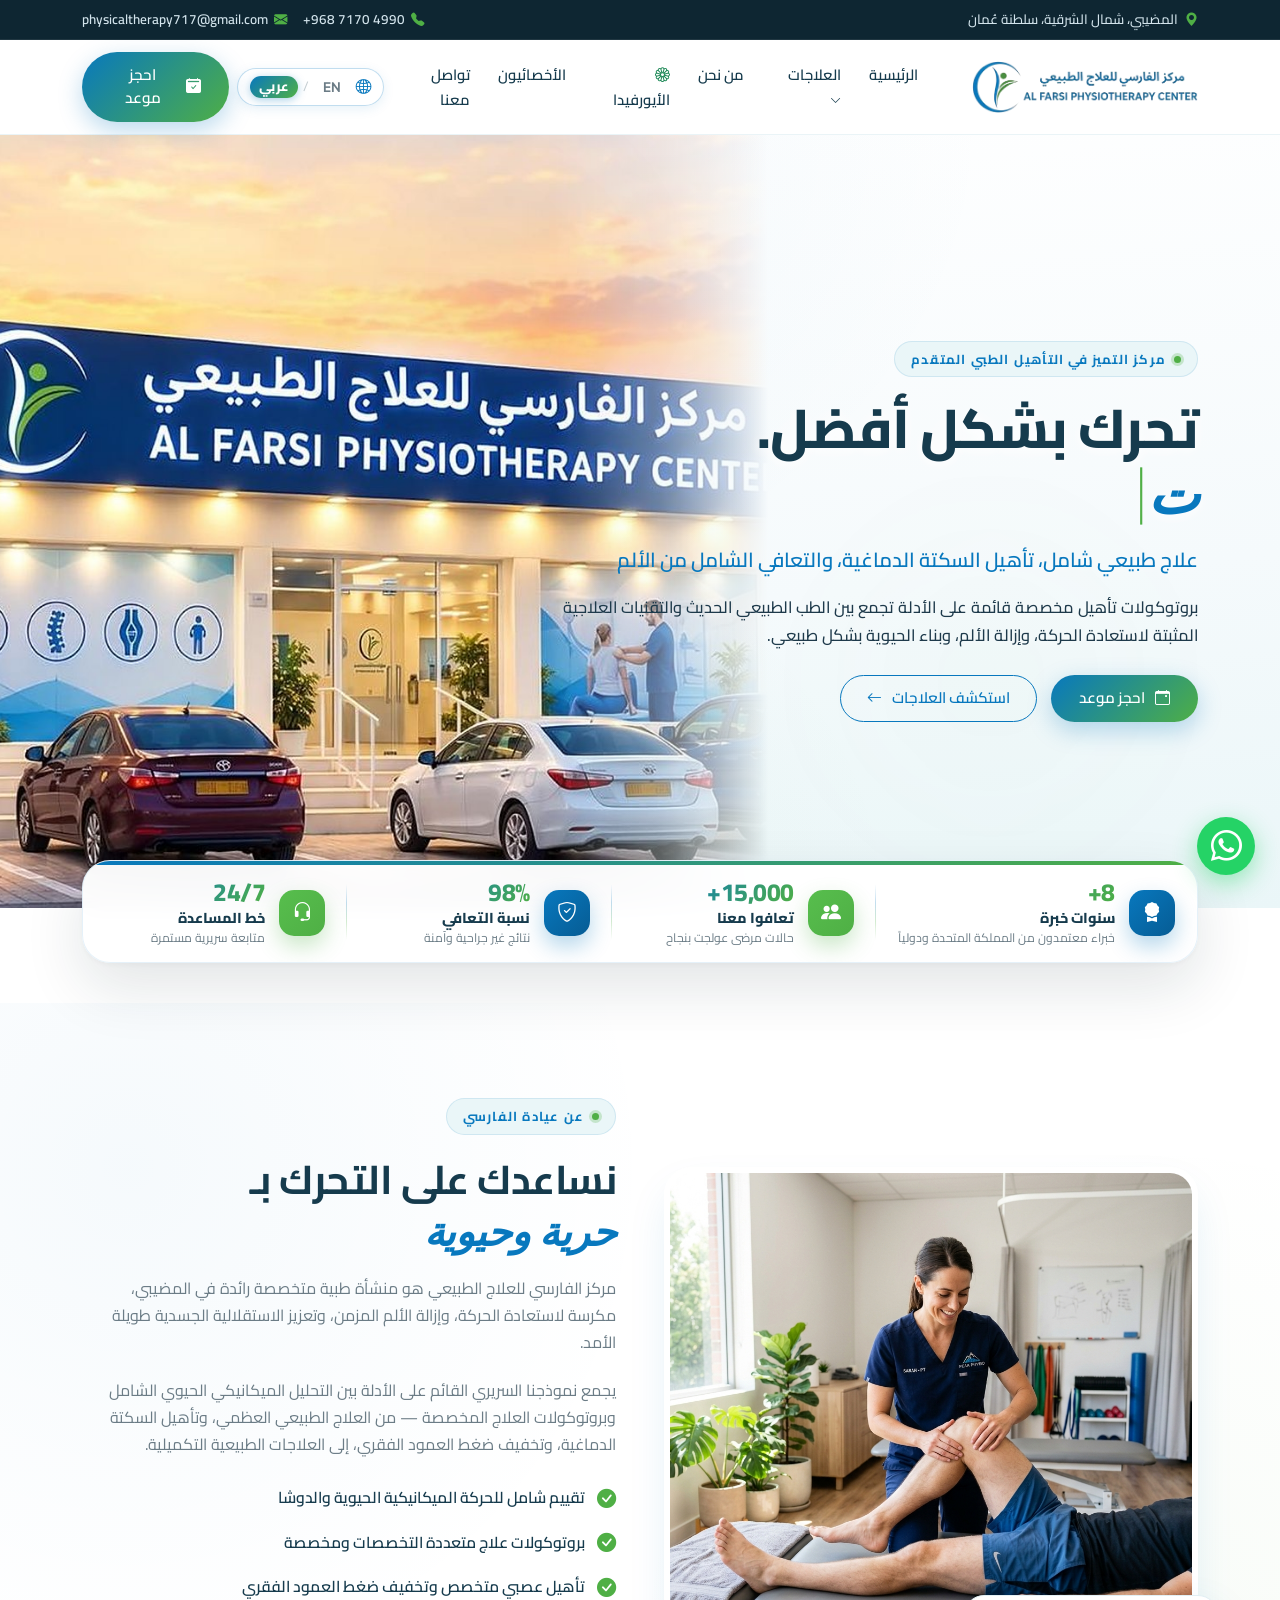
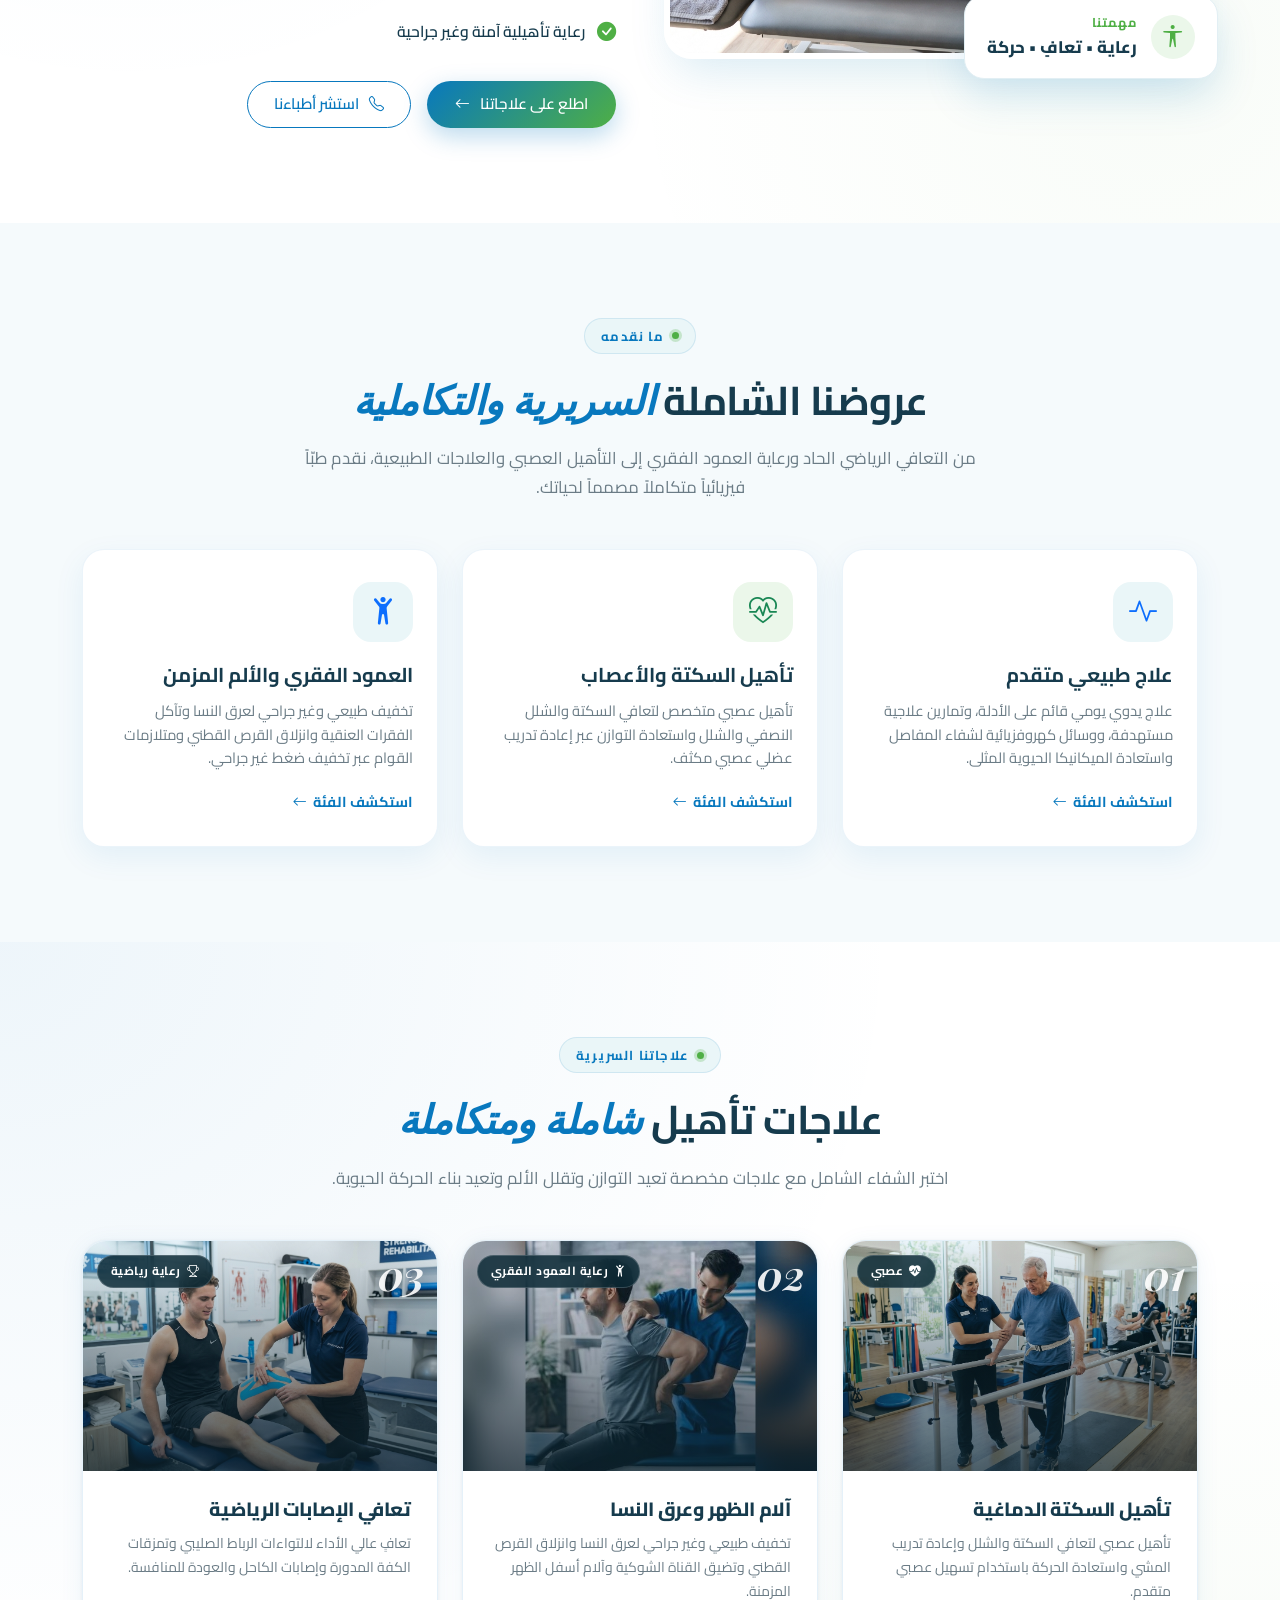
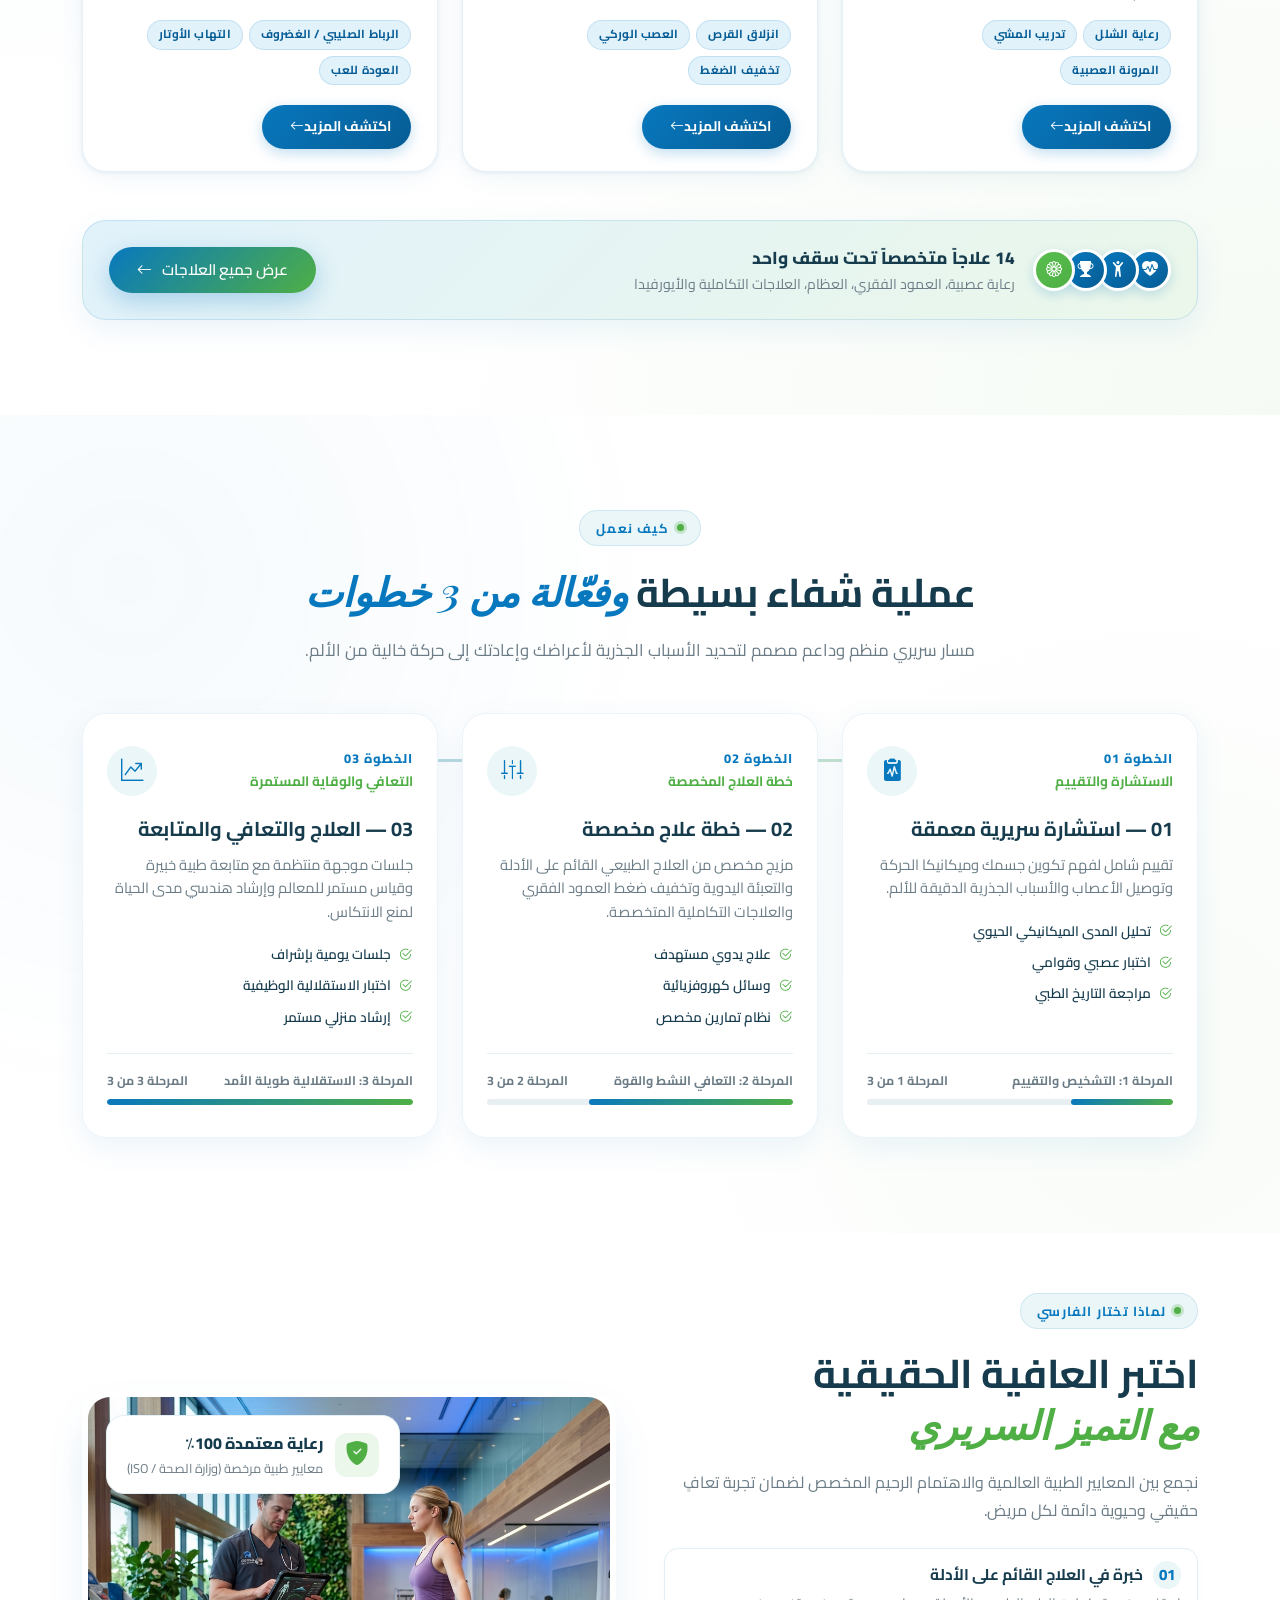
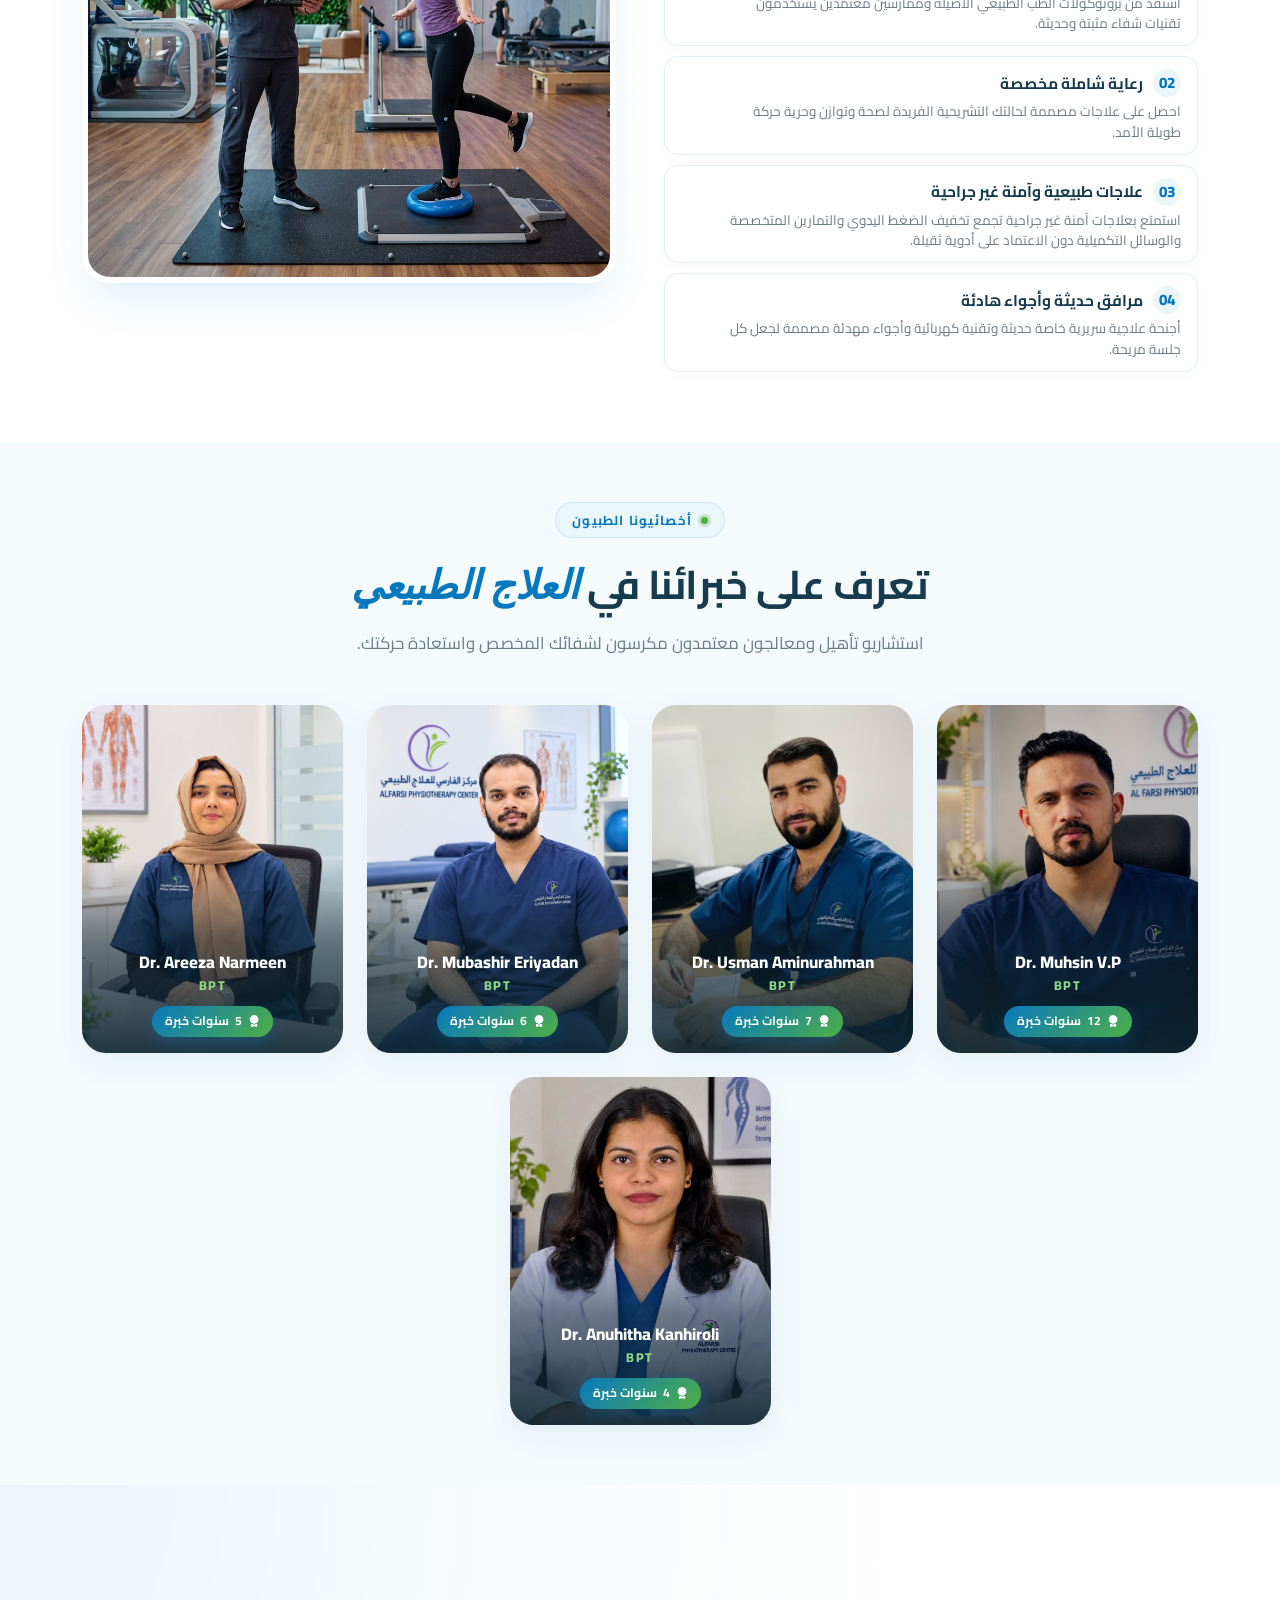
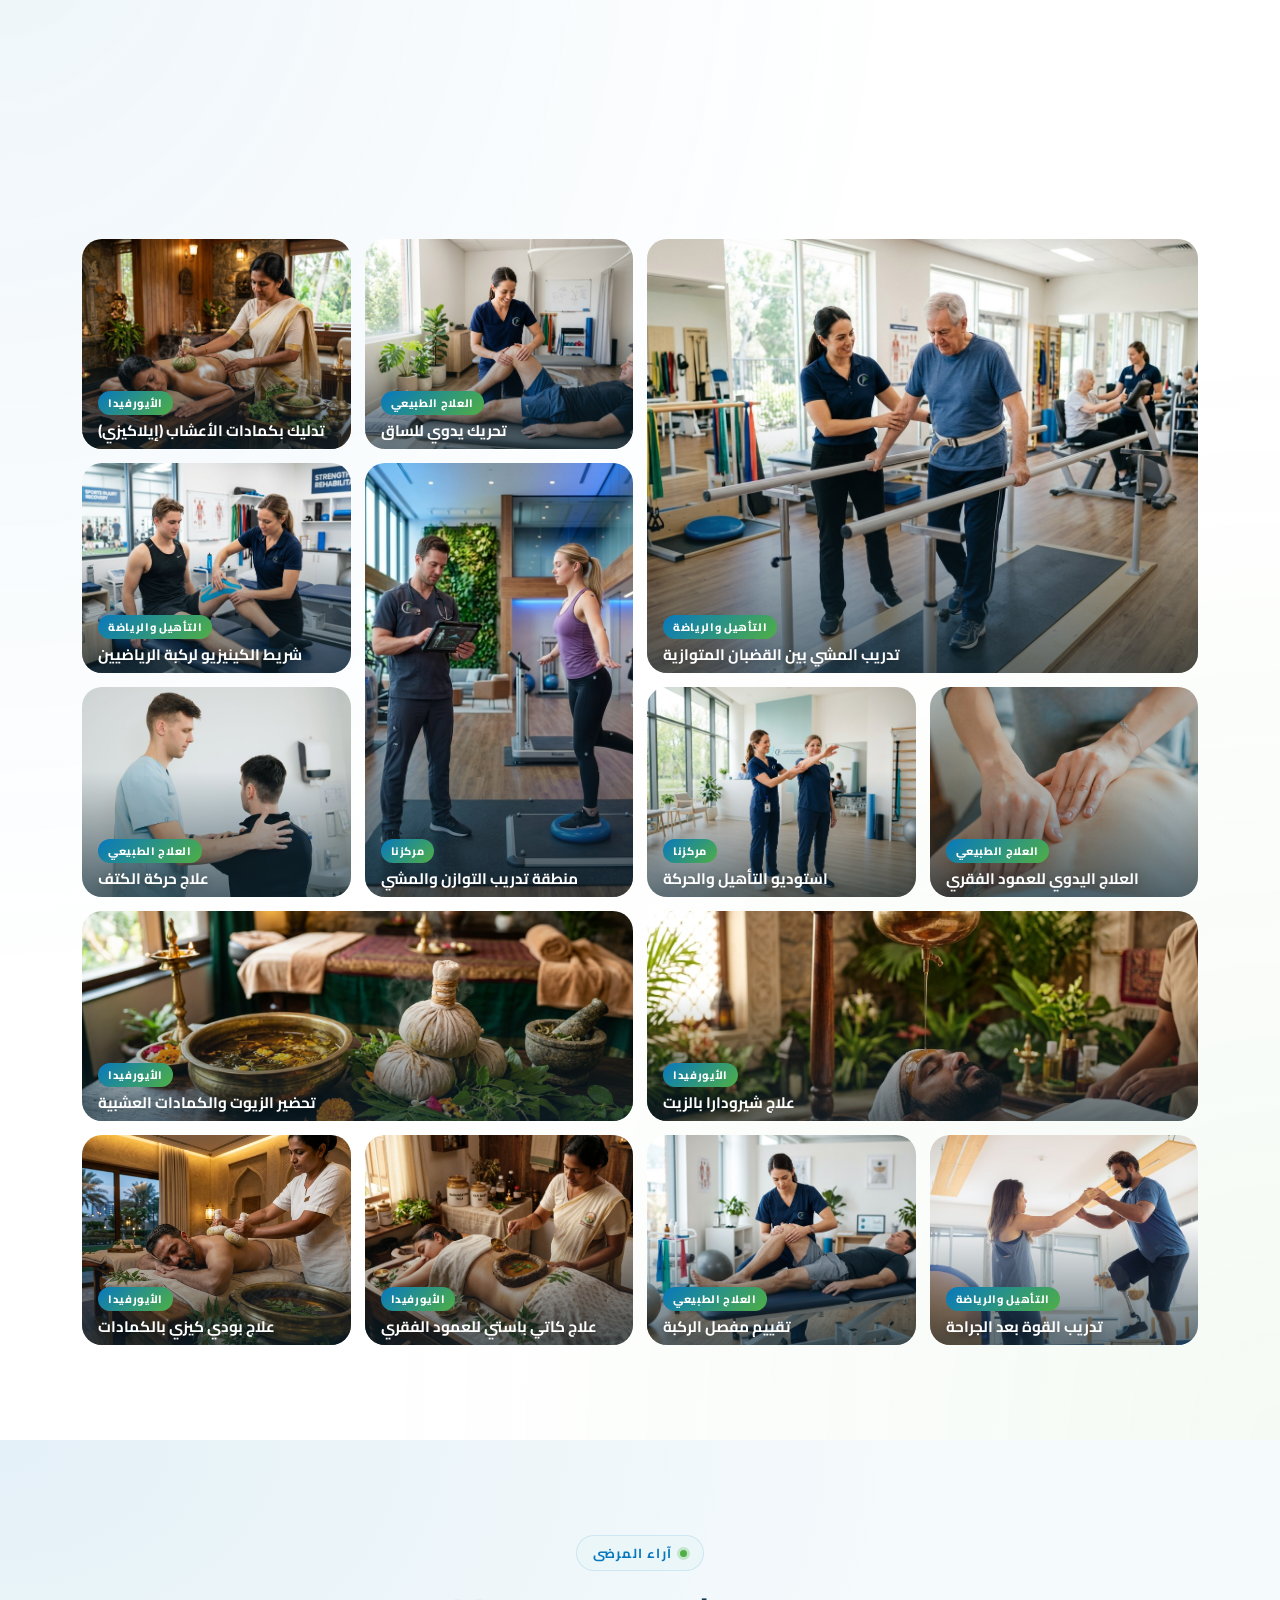
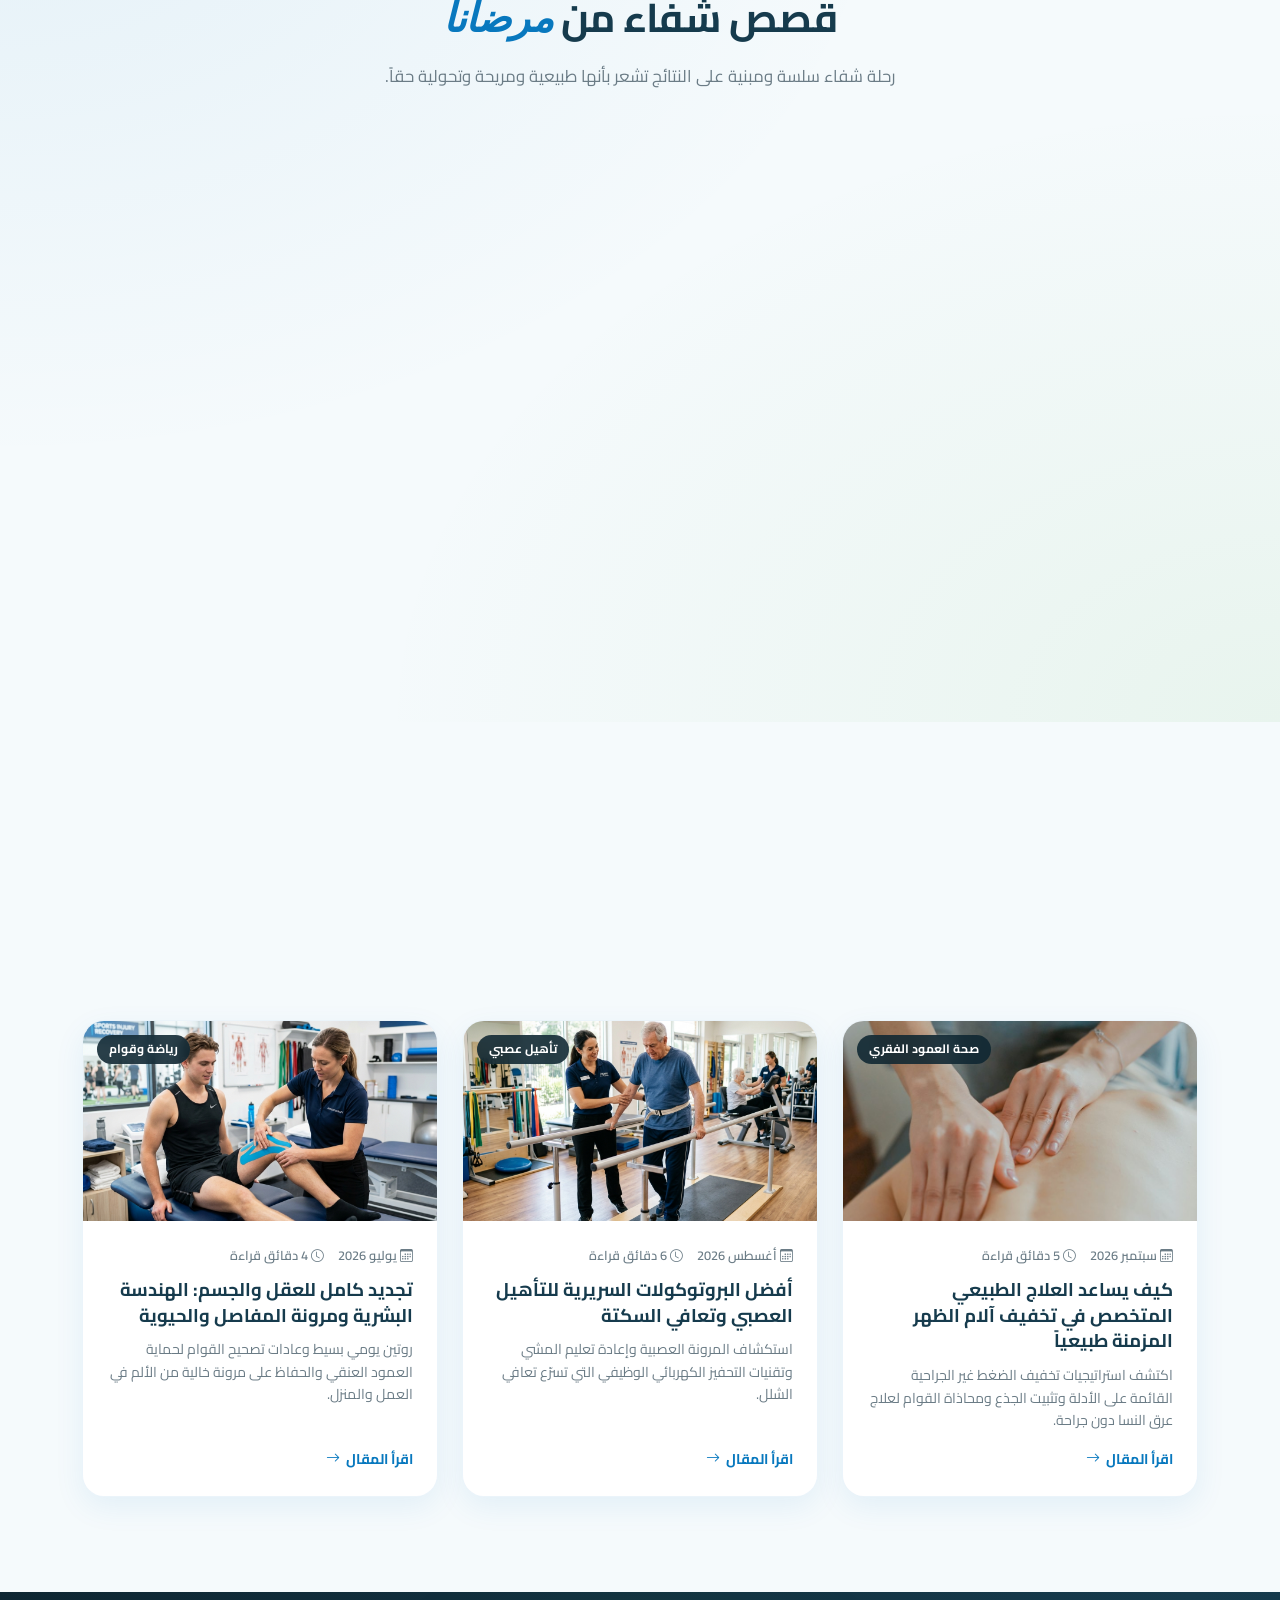
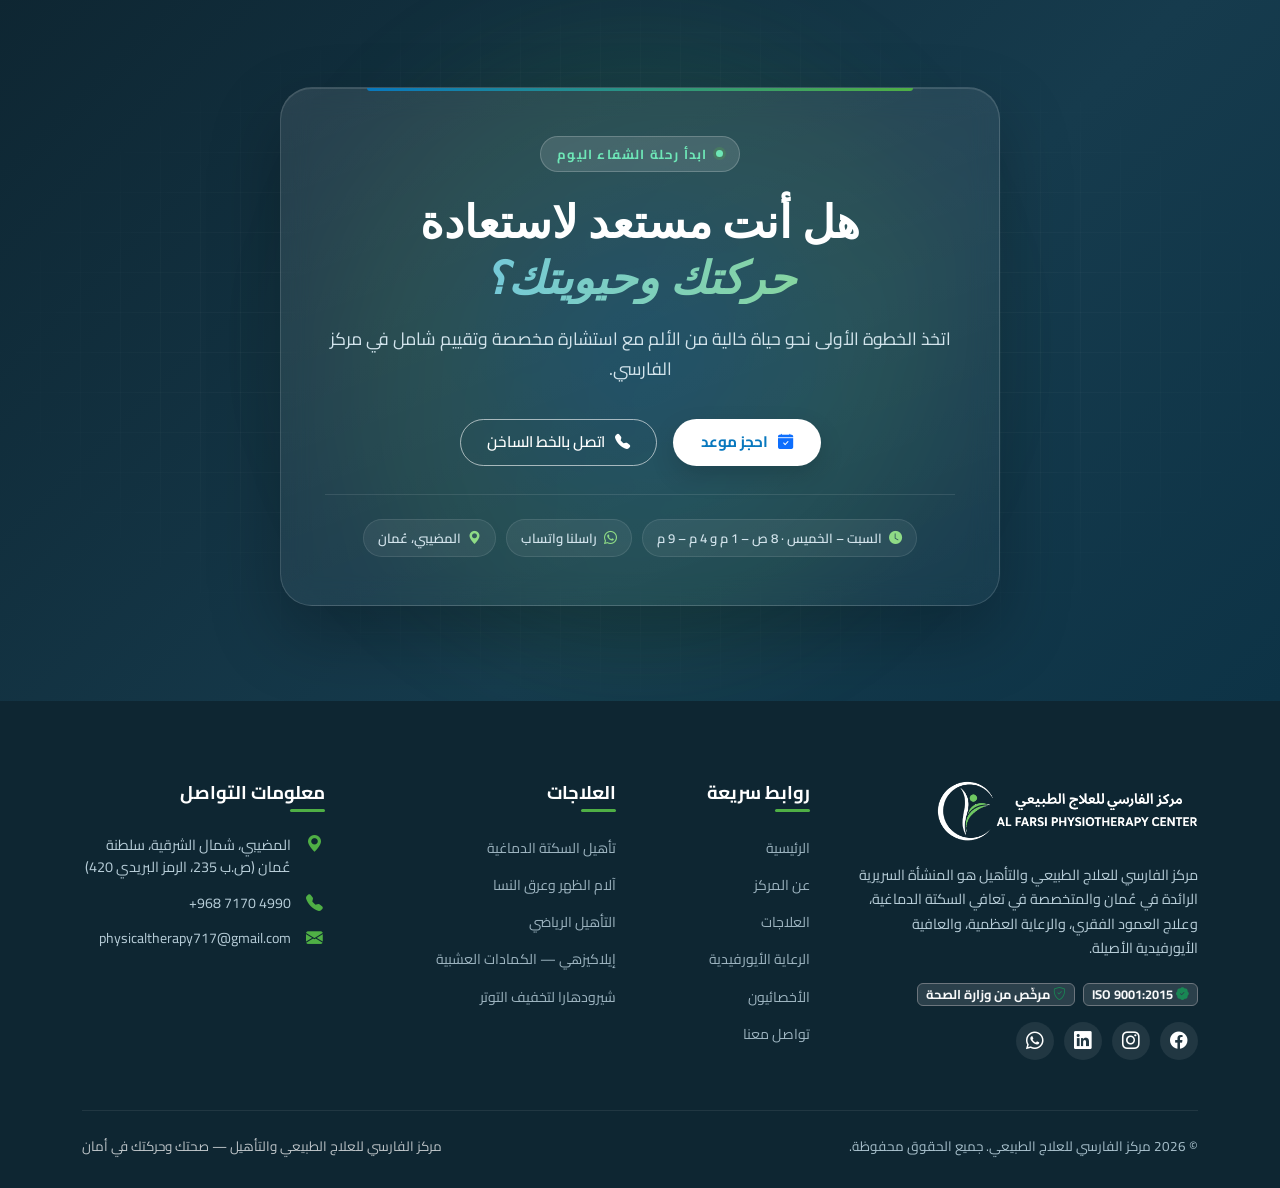
==== commit ef1454b8: "update" ====
--- a/index.html
+++ b/index.html
@@ -1531,8 +1531,8 @@
   <script src="https://cdn.jsdelivr.net/npm/bootstrap@5.3.3/dist/js/bootstrap.bundle.min.js"></script>
 
   <!-- i18n dictionary + Custom JavaScript -->
-  <script src="i18n-data.js?v=20261118q"></script>
-  <script src="script.js?v=20261118q"></script>
+  <script src="i18n-data.js?v=20261118r"></script>
+  <script src="script.js?v=20261118r"></script>
 </body>
 
 </html>
--- a/style.css
+++ b/style.css
@@ -5296,7 +5296,8 @@
 .ayp-team-grid .team-col { flex: 0 0 300px; max-width: 300px; }
 @media (max-width: 767.98px) {
   .ayp-team-grid { flex-wrap: wrap; justify-content: center; overflow: visible; margin: 0; padding: 0; }
-  .ayp-team-grid .team-col { flex: 0 0 72%; max-width: 72%; }
+  .ayp-team-grid { gap: 12px; }
+  .ayp-team-grid .team-col { flex: 0 0 calc(50% - 6px); max-width: calc(50% - 6px); }
 }
 
 /* What We Offer: 3 cards; center the odd one on phones */
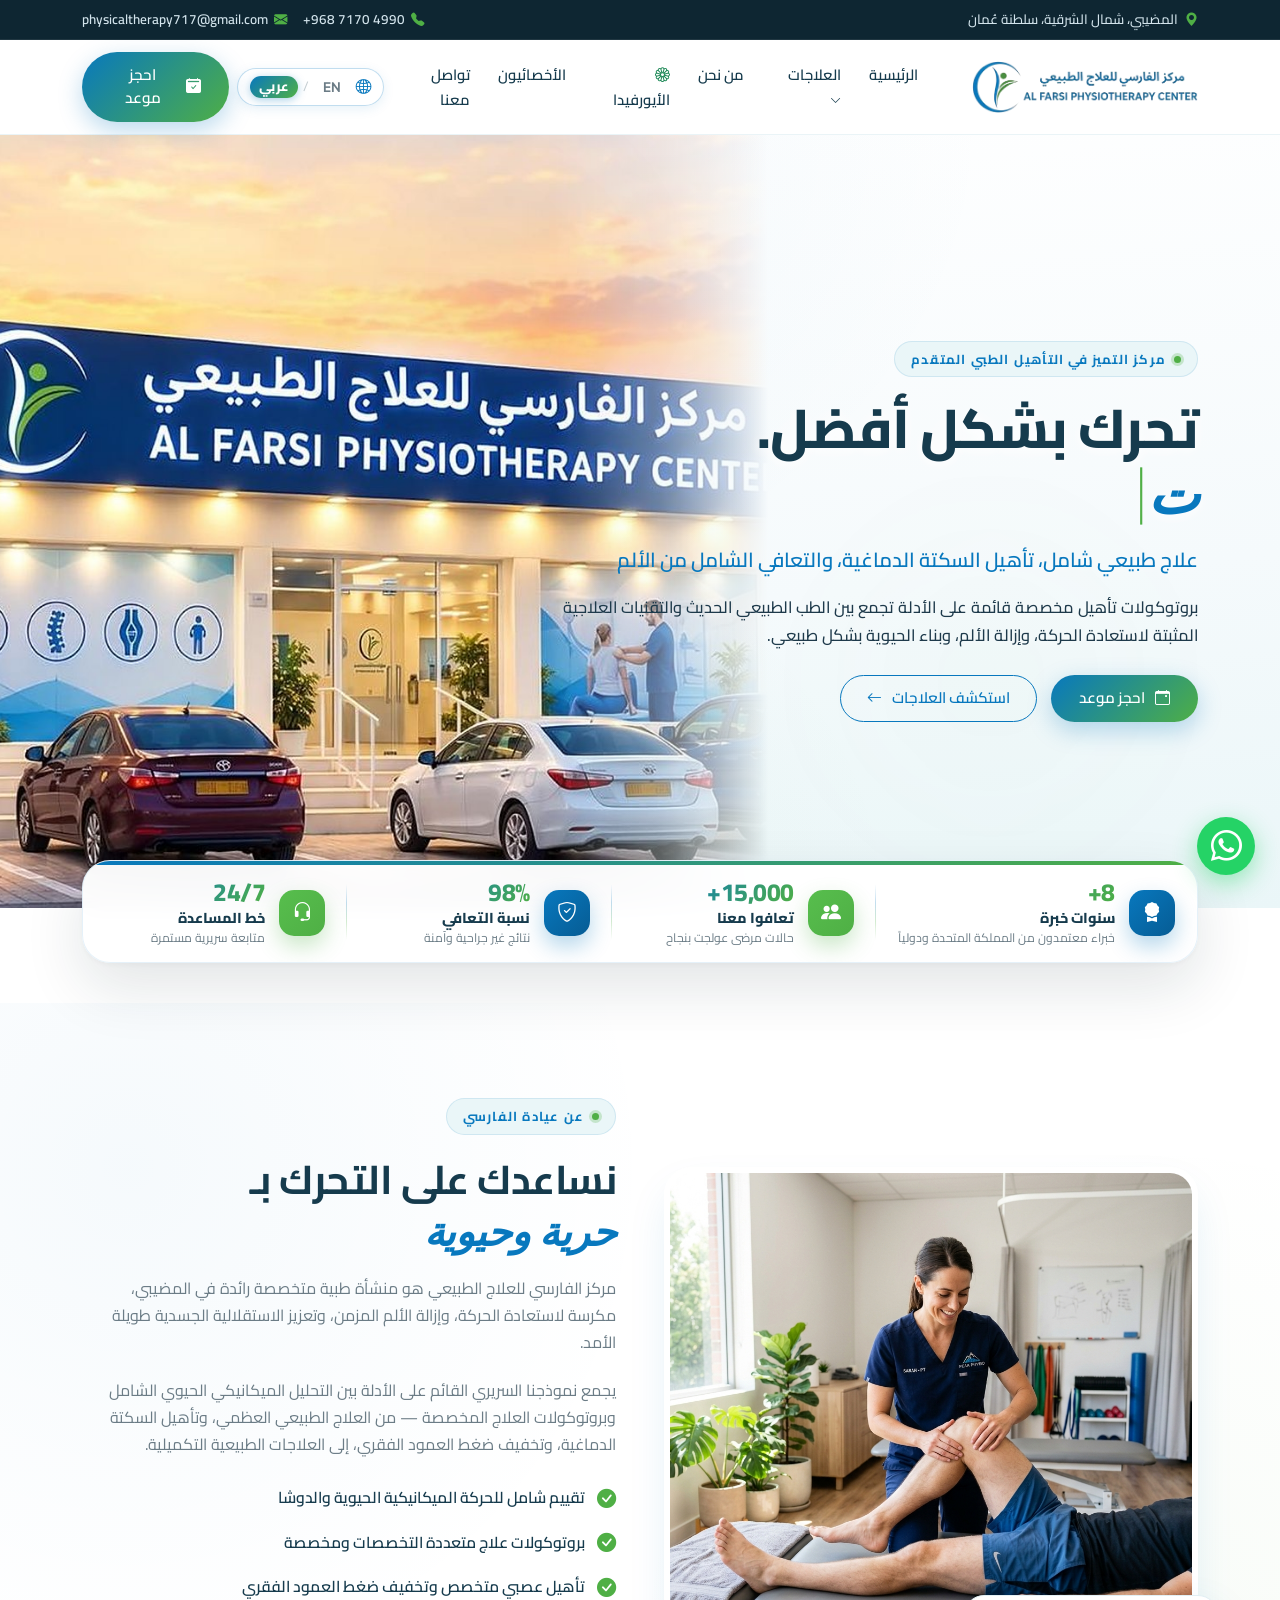
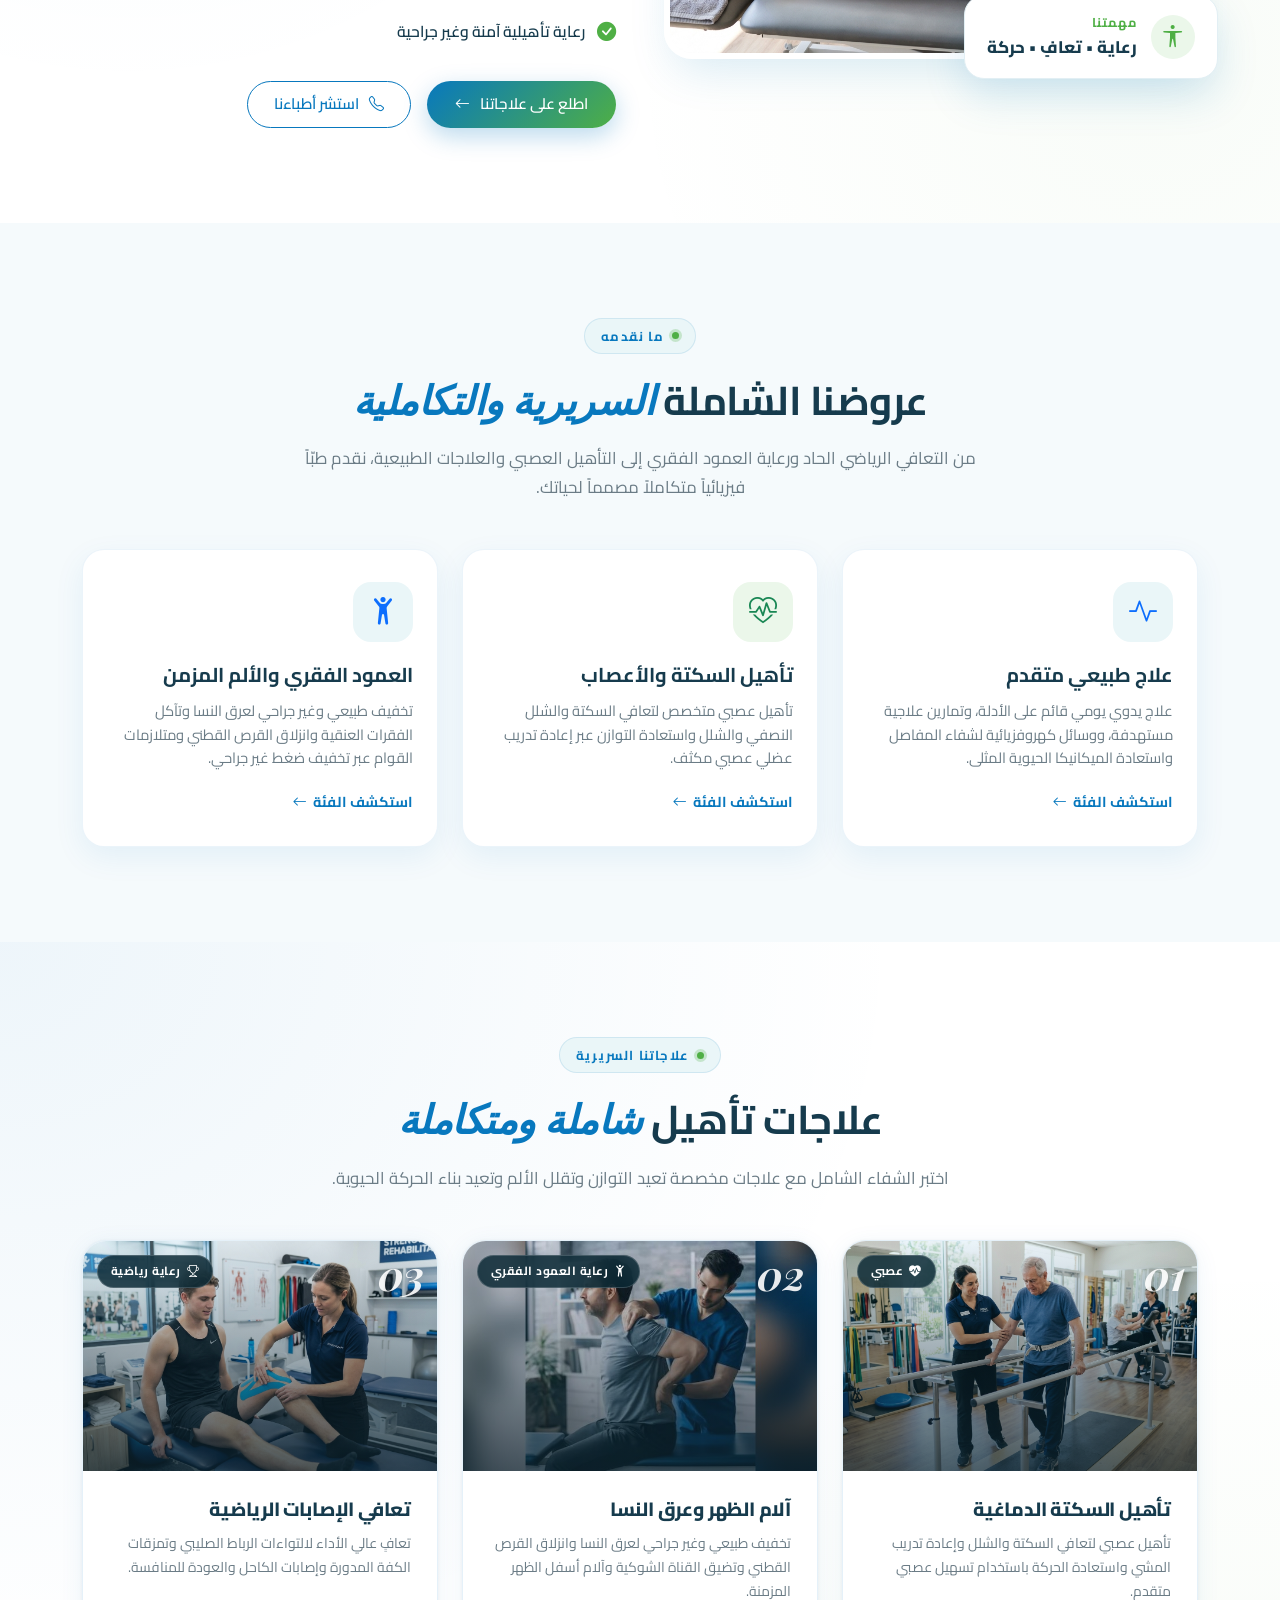
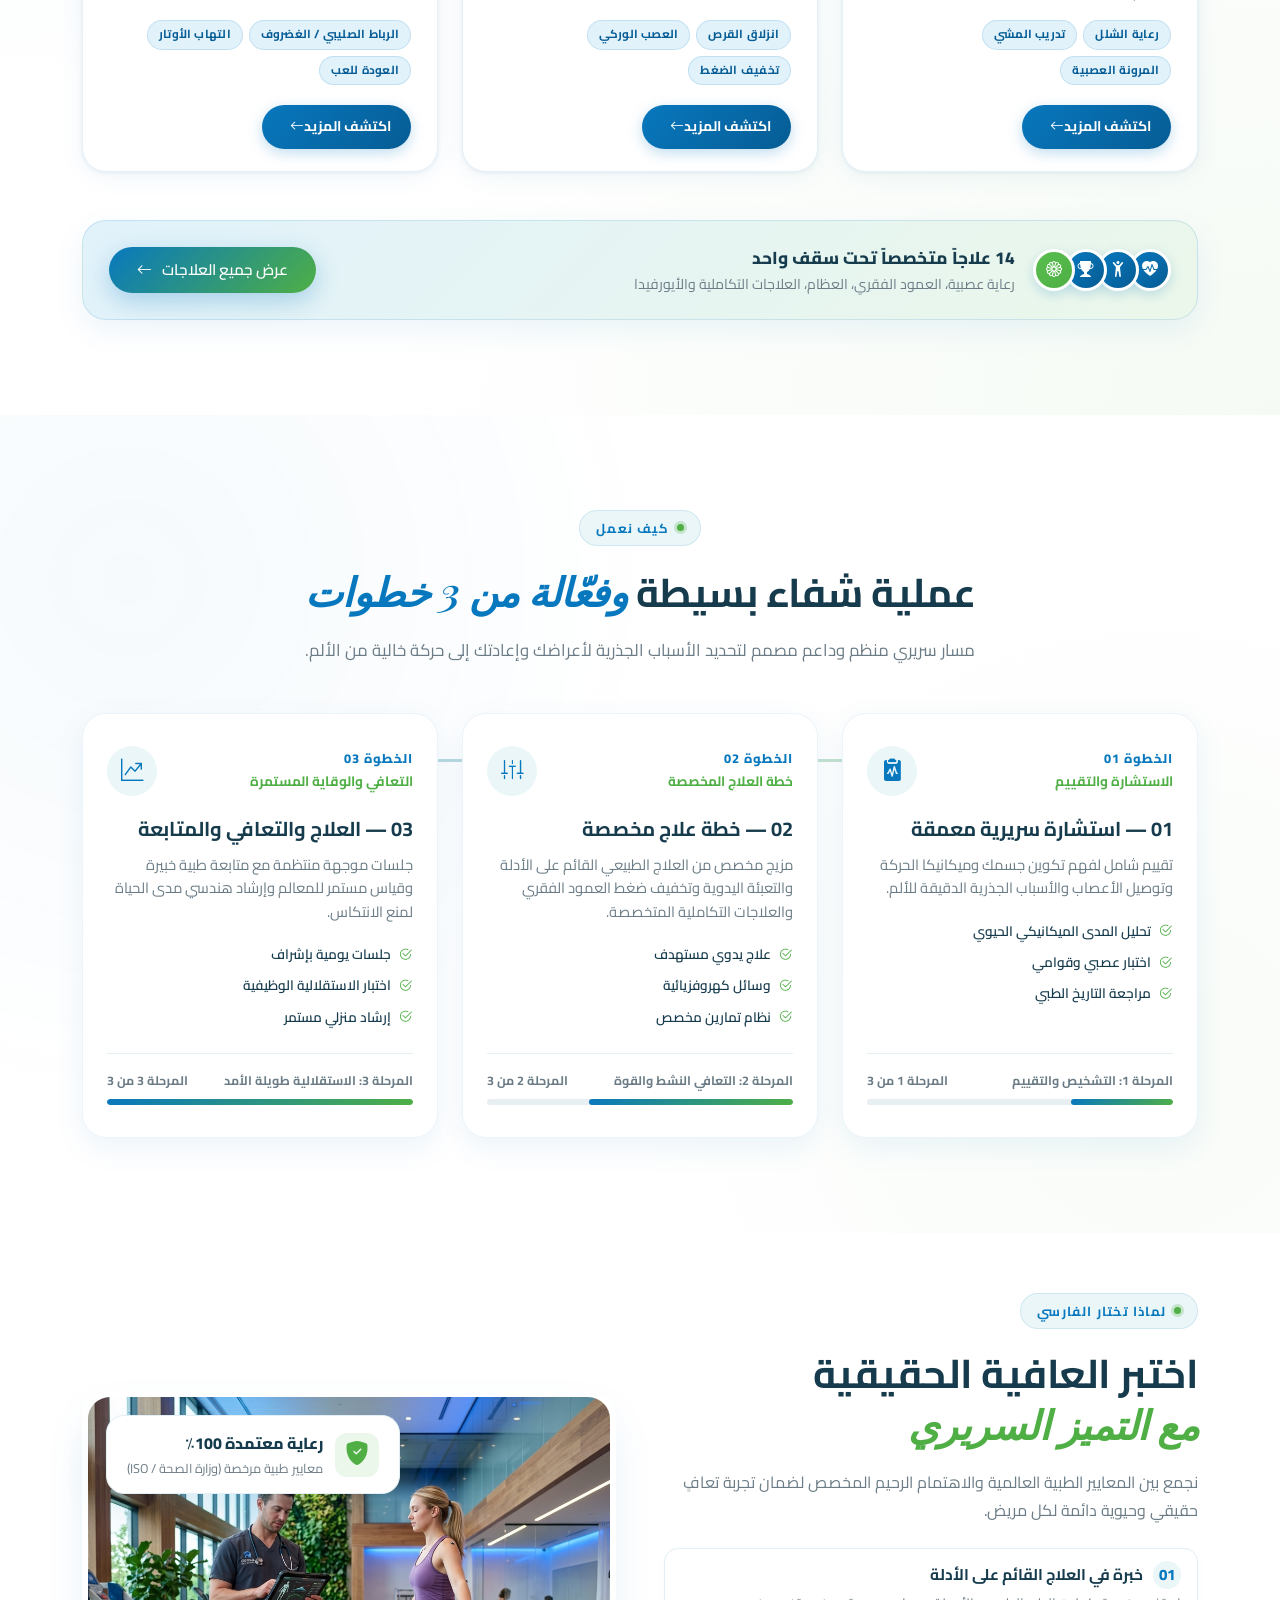
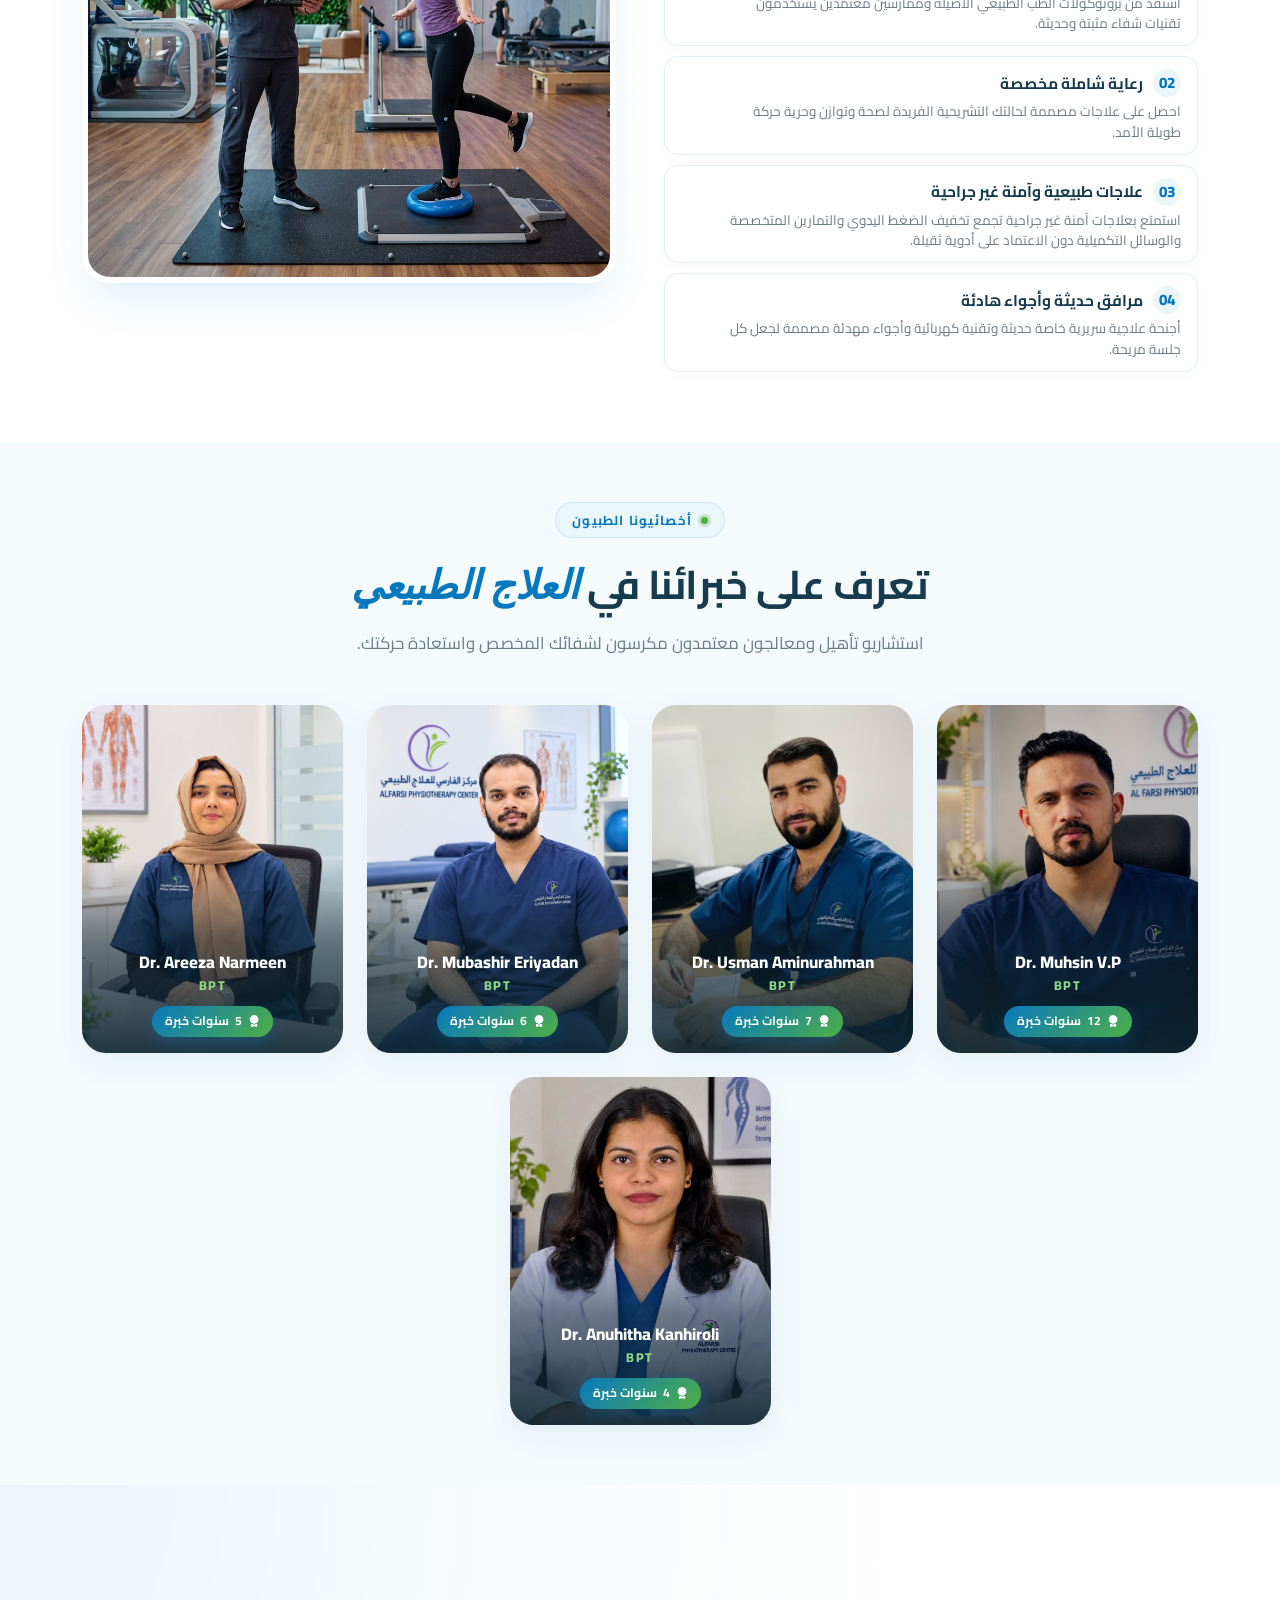
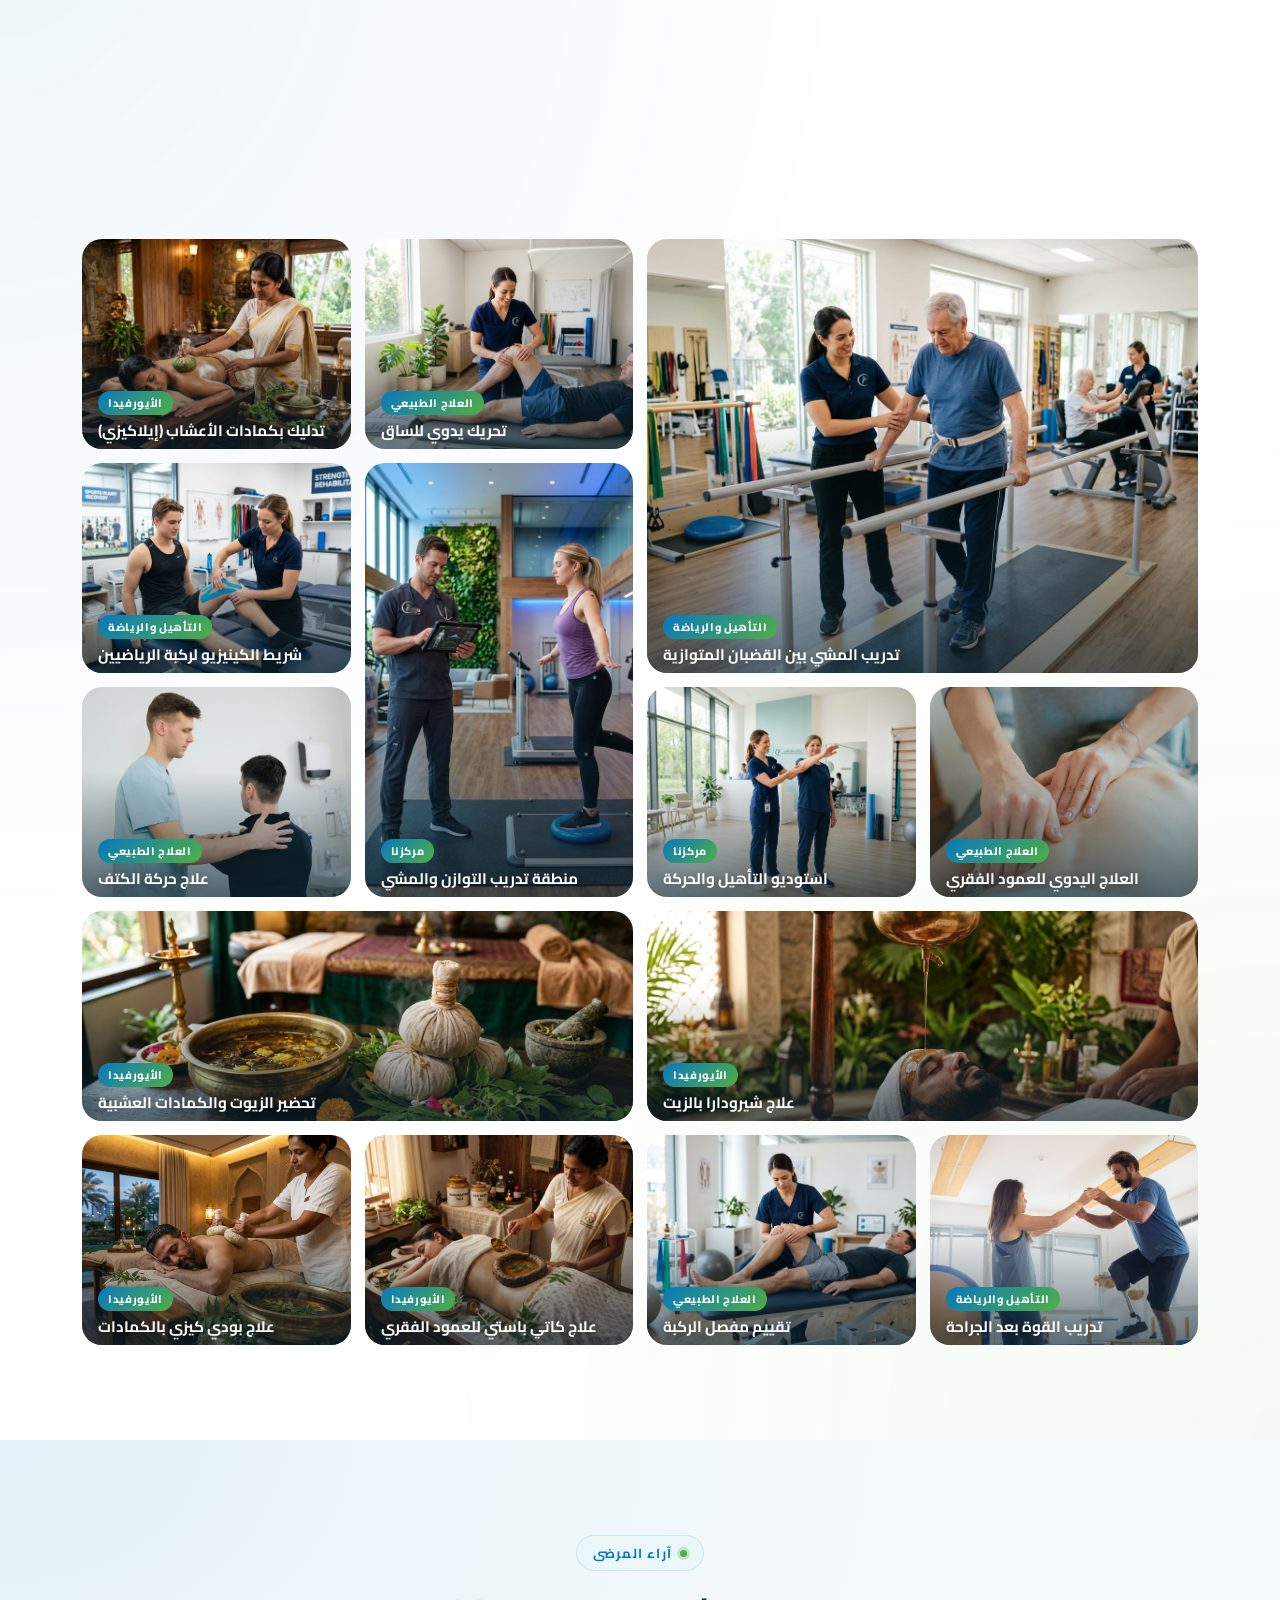
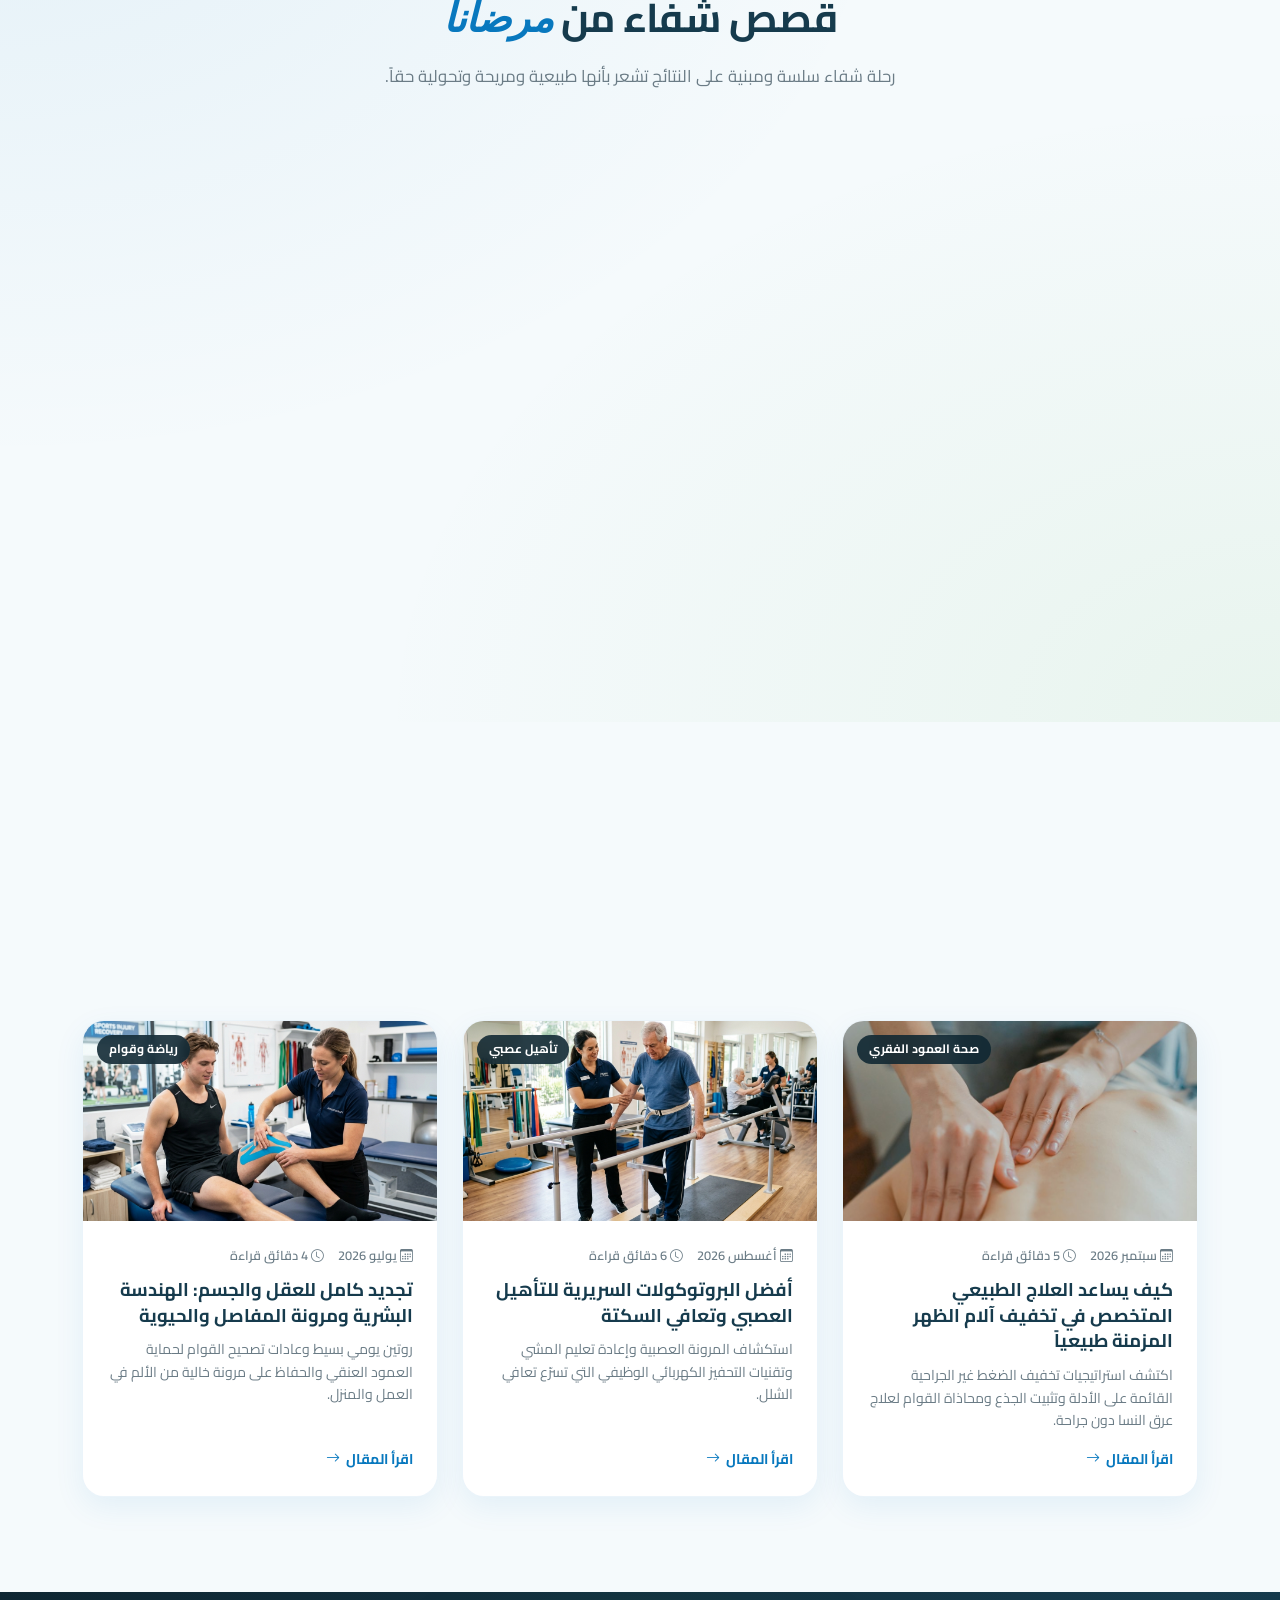
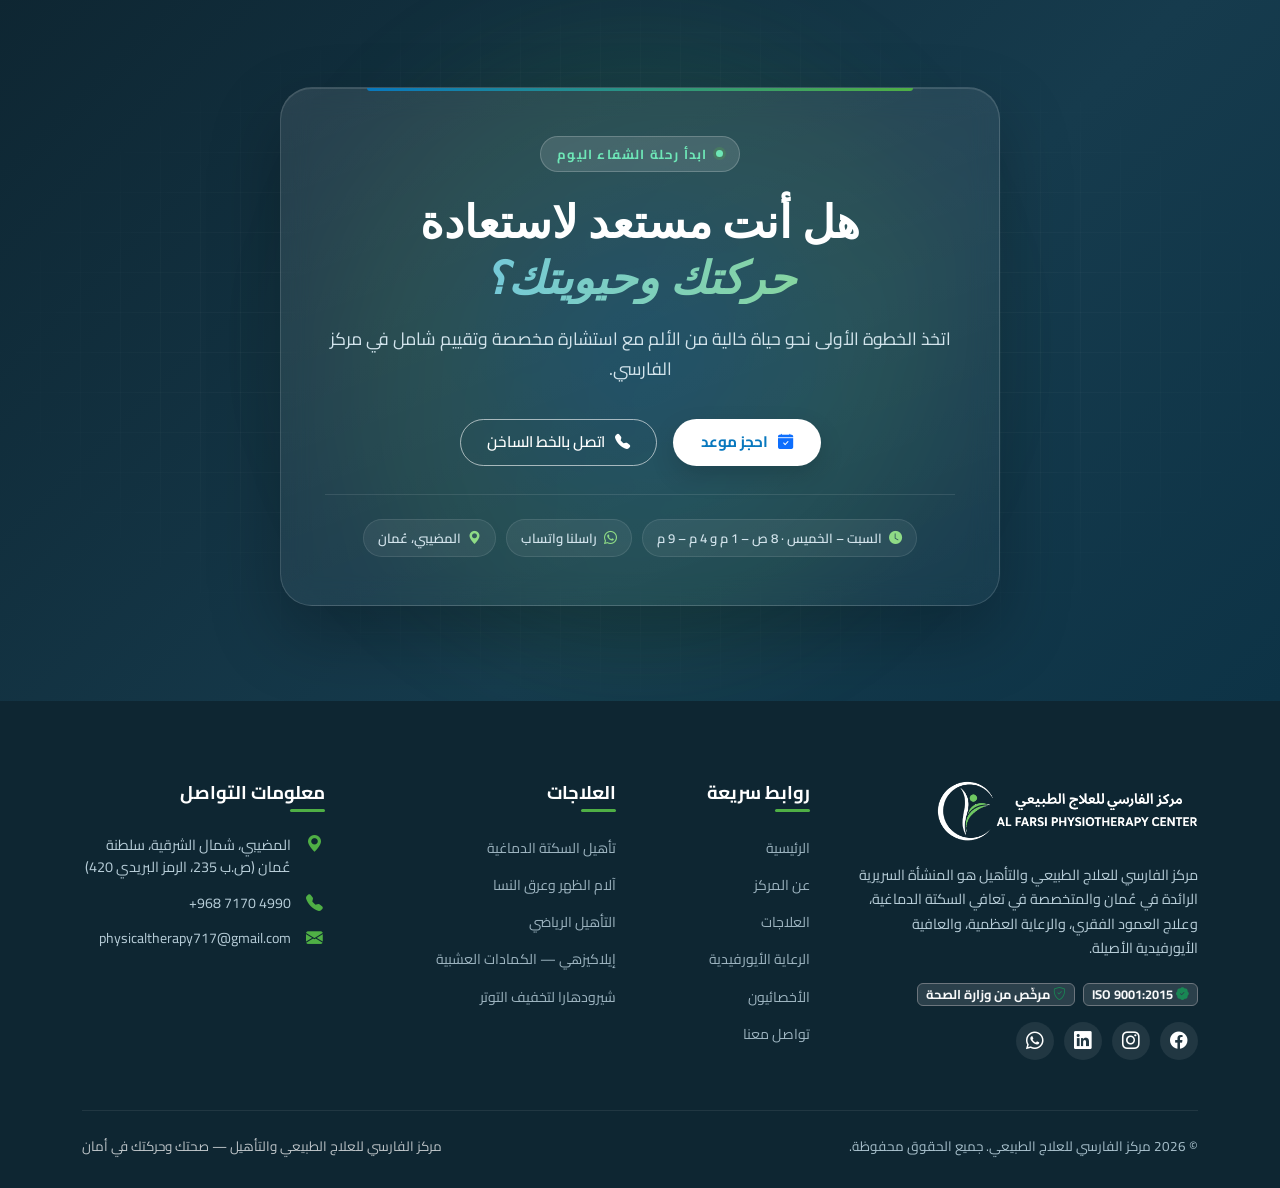
==== commit b1ff66c6: "update" ====
--- a/index.html
+++ b/index.html
@@ -1531,8 +1531,8 @@
   <script src="https://cdn.jsdelivr.net/npm/bootstrap@5.3.3/dist/js/bootstrap.bundle.min.js"></script>
 
   <!-- i18n dictionary + Custom JavaScript -->
-  <script src="i18n-data.js?v=20261118r"></script>
-  <script src="script.js?v=20261118r"></script>
+  <script src="i18n-data.js?v=20261118s"></script>
+  <script src="script.js?v=20261118s"></script>
 </body>
 
 </html>
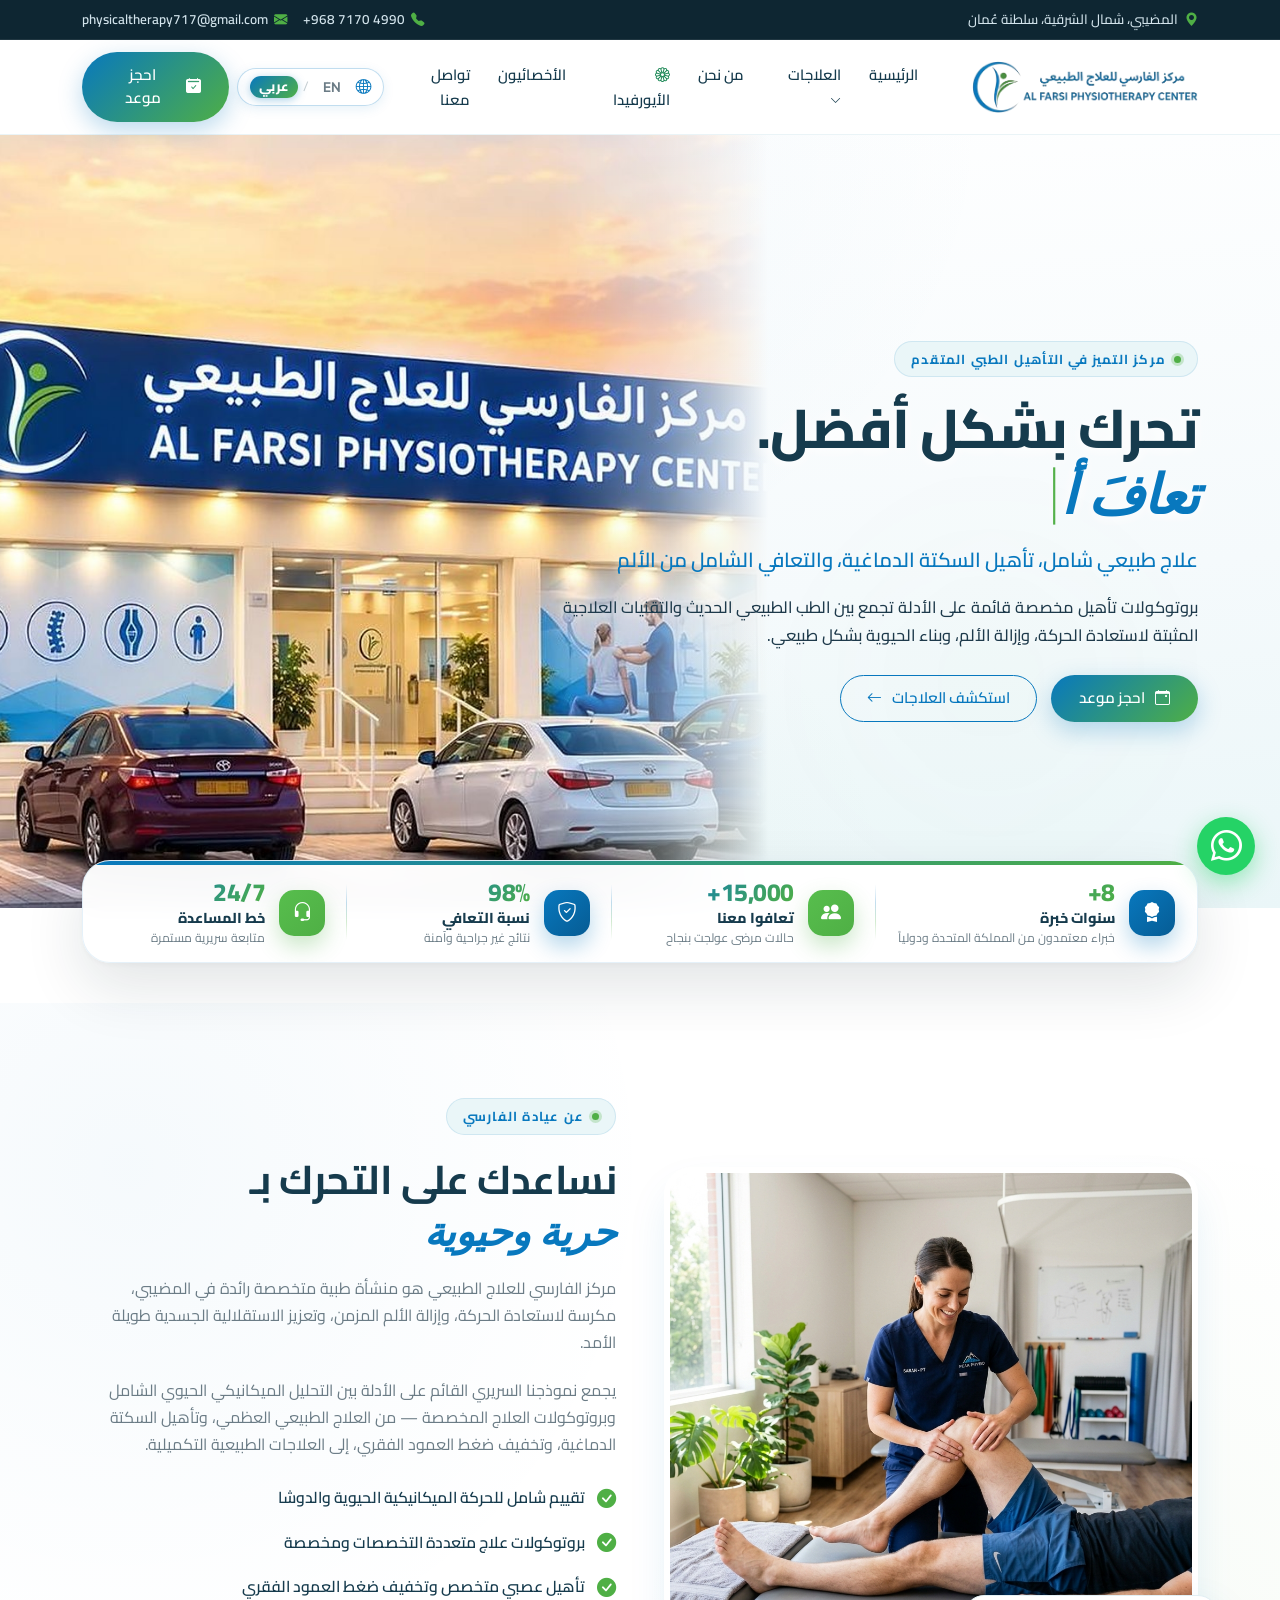
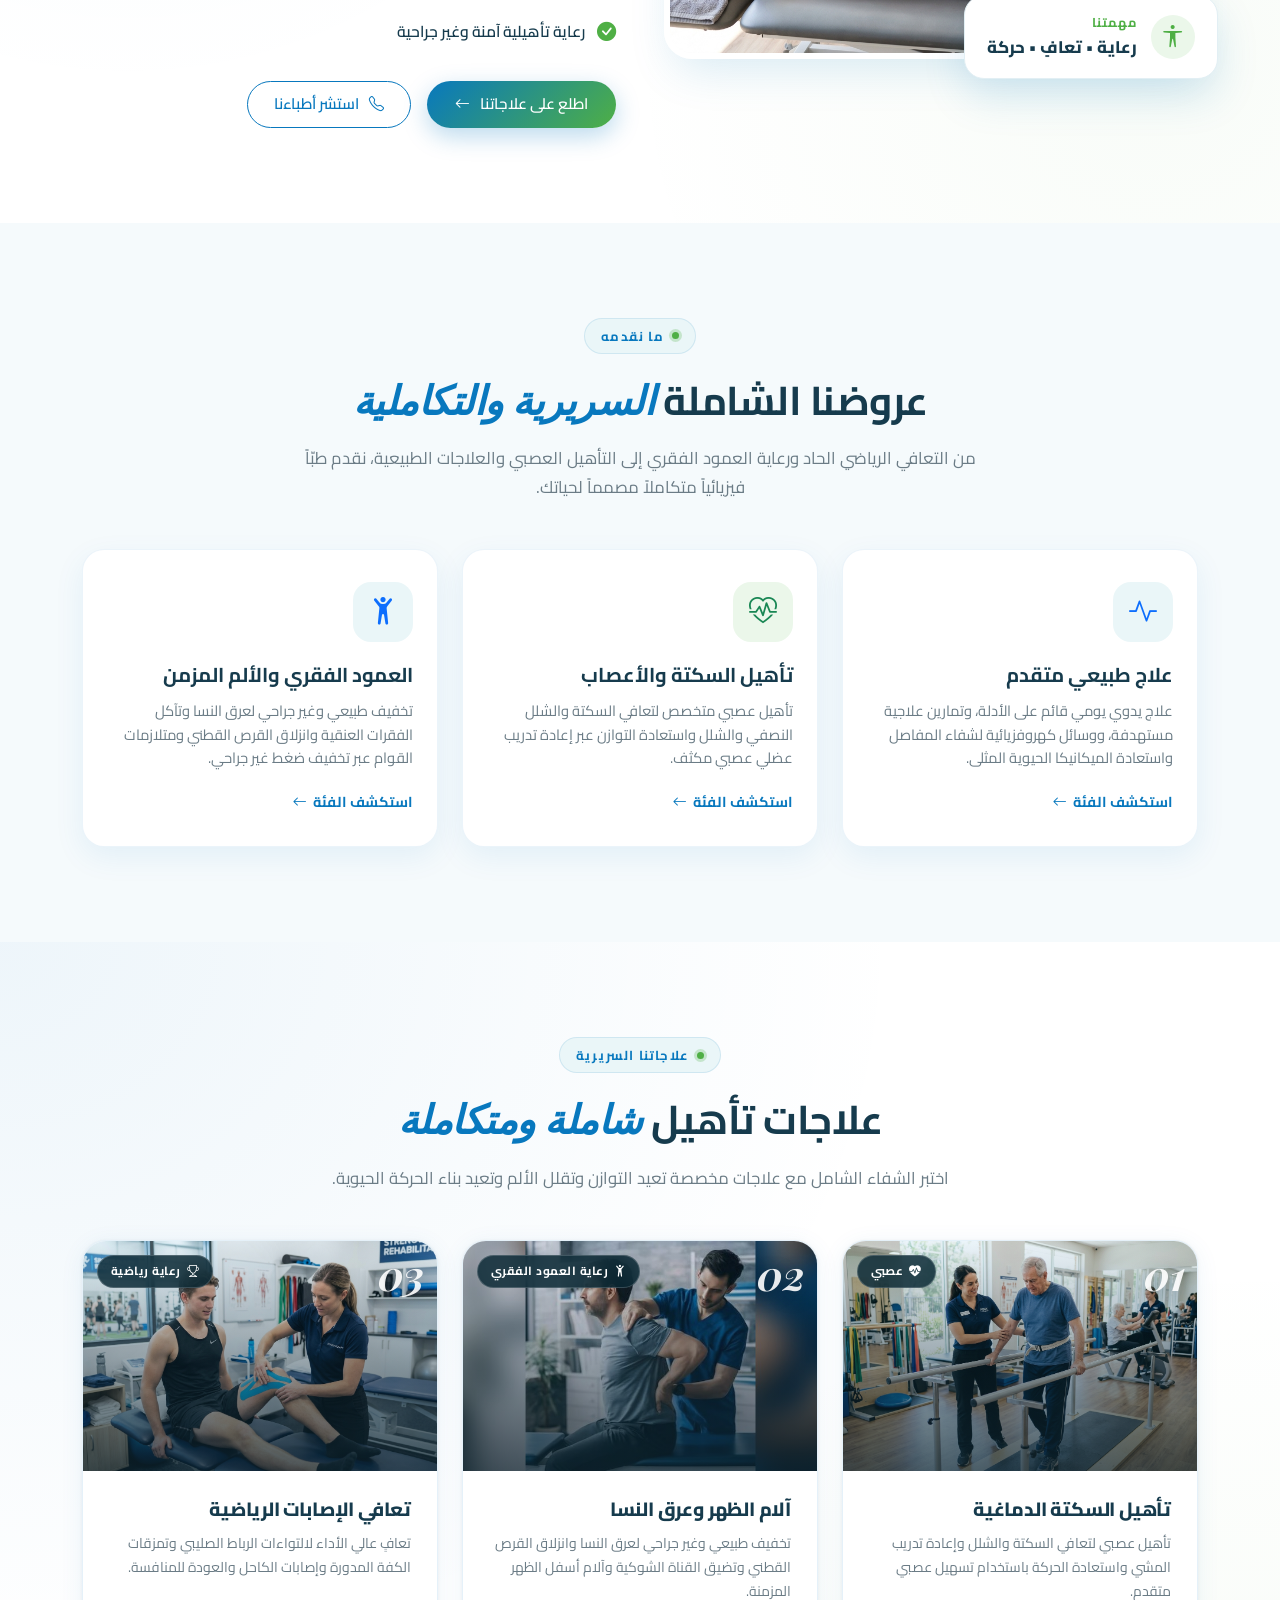
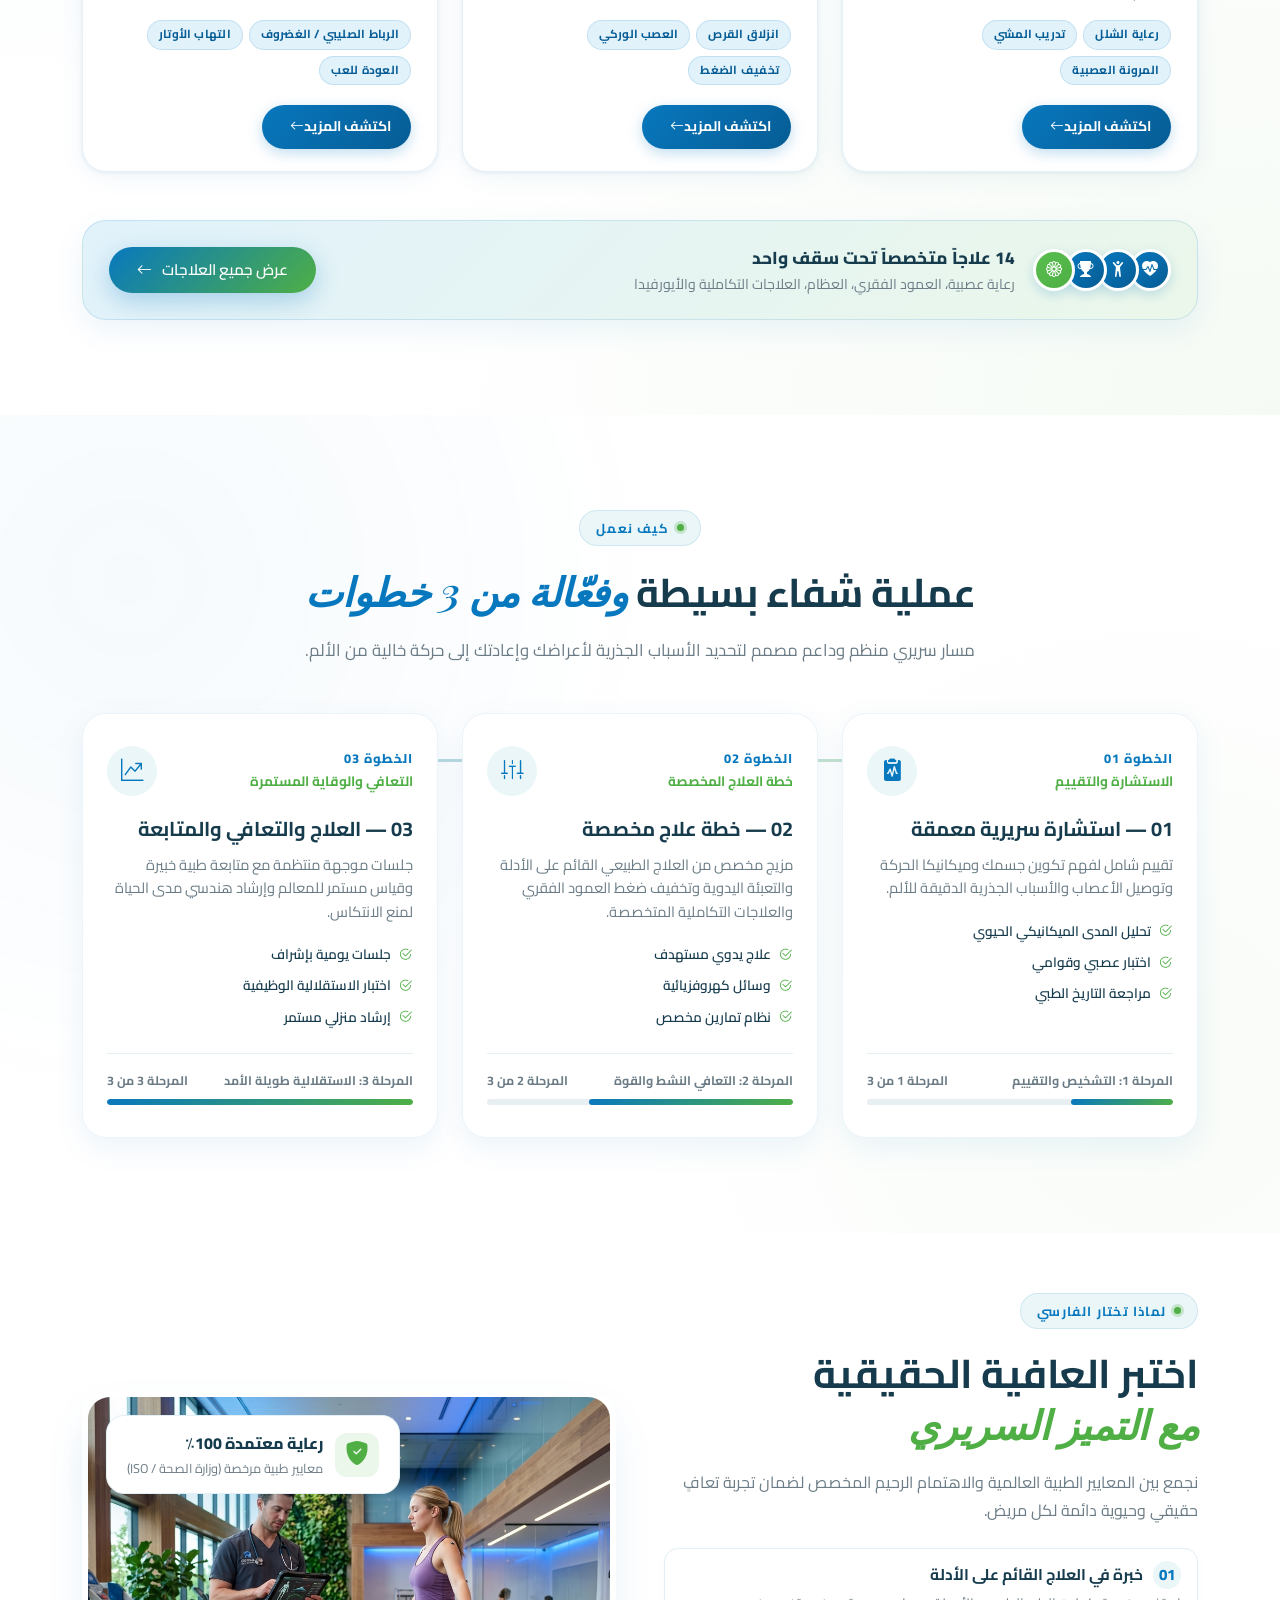
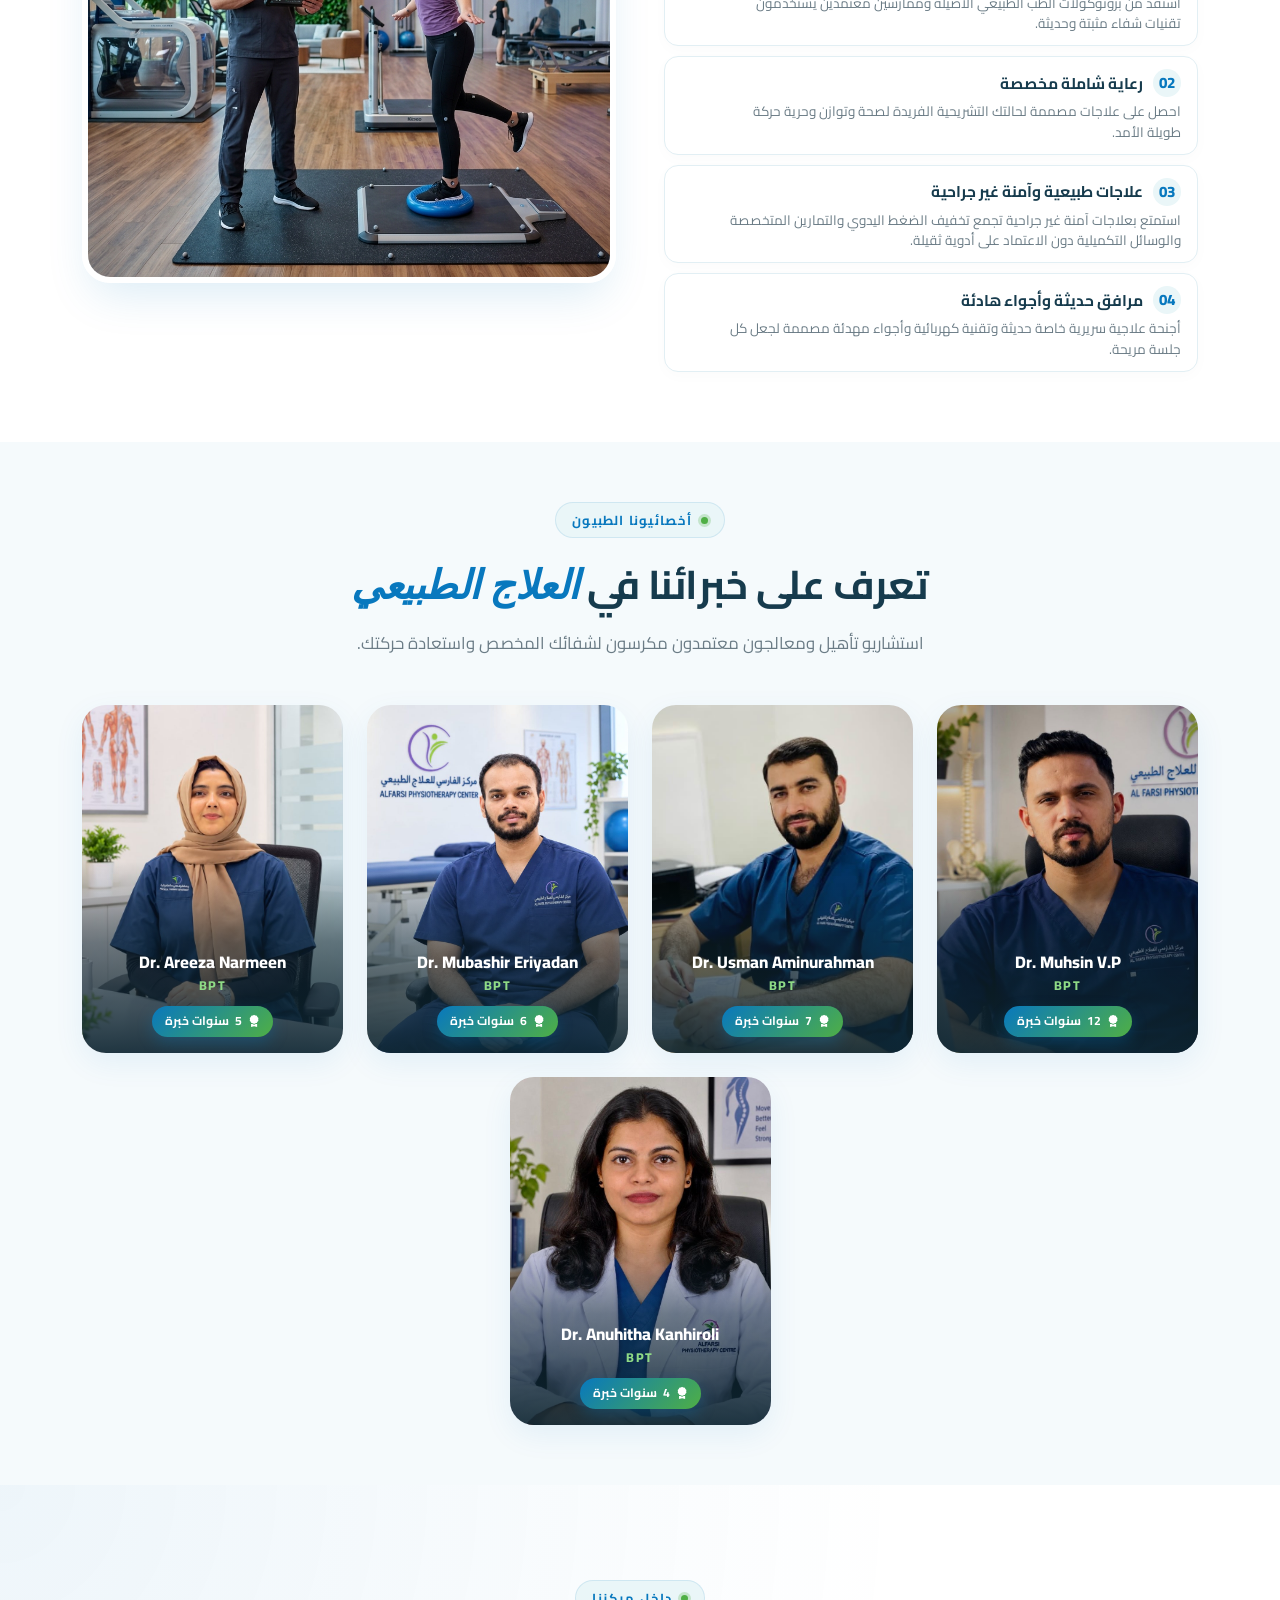
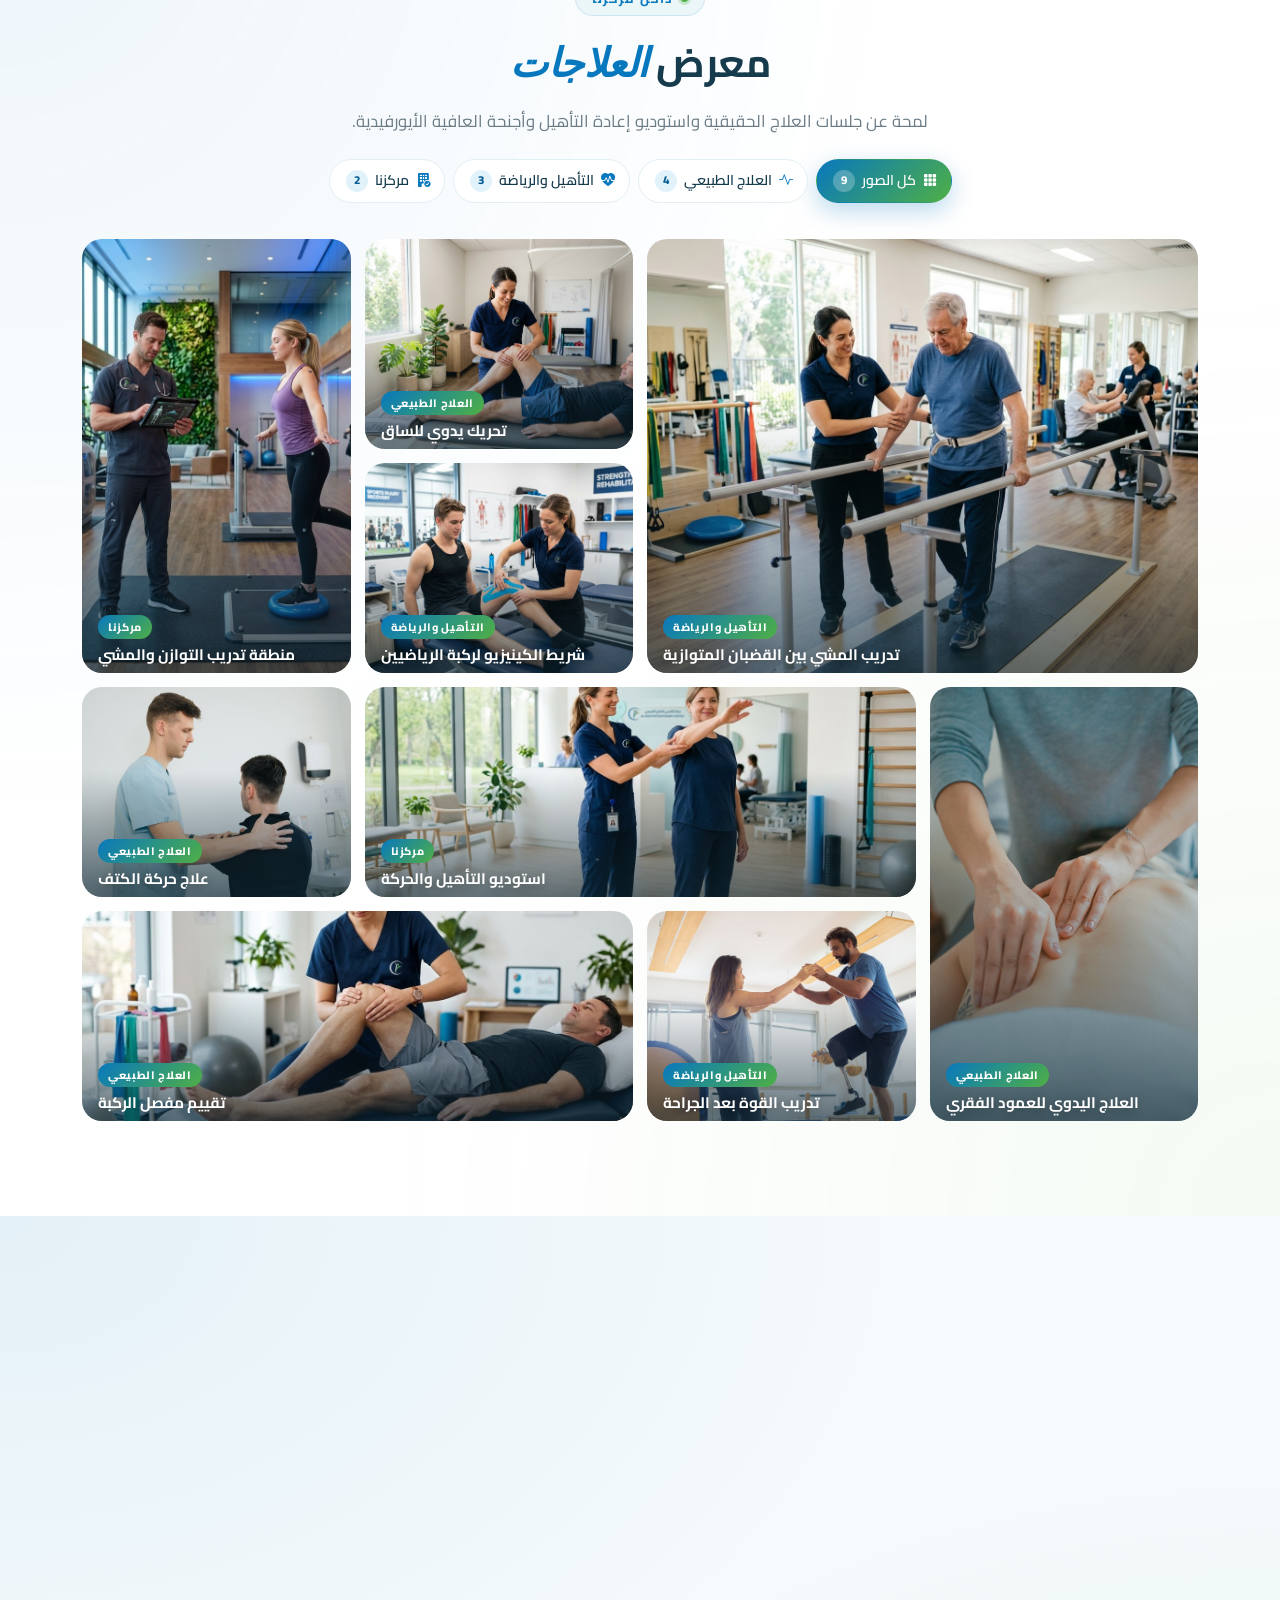
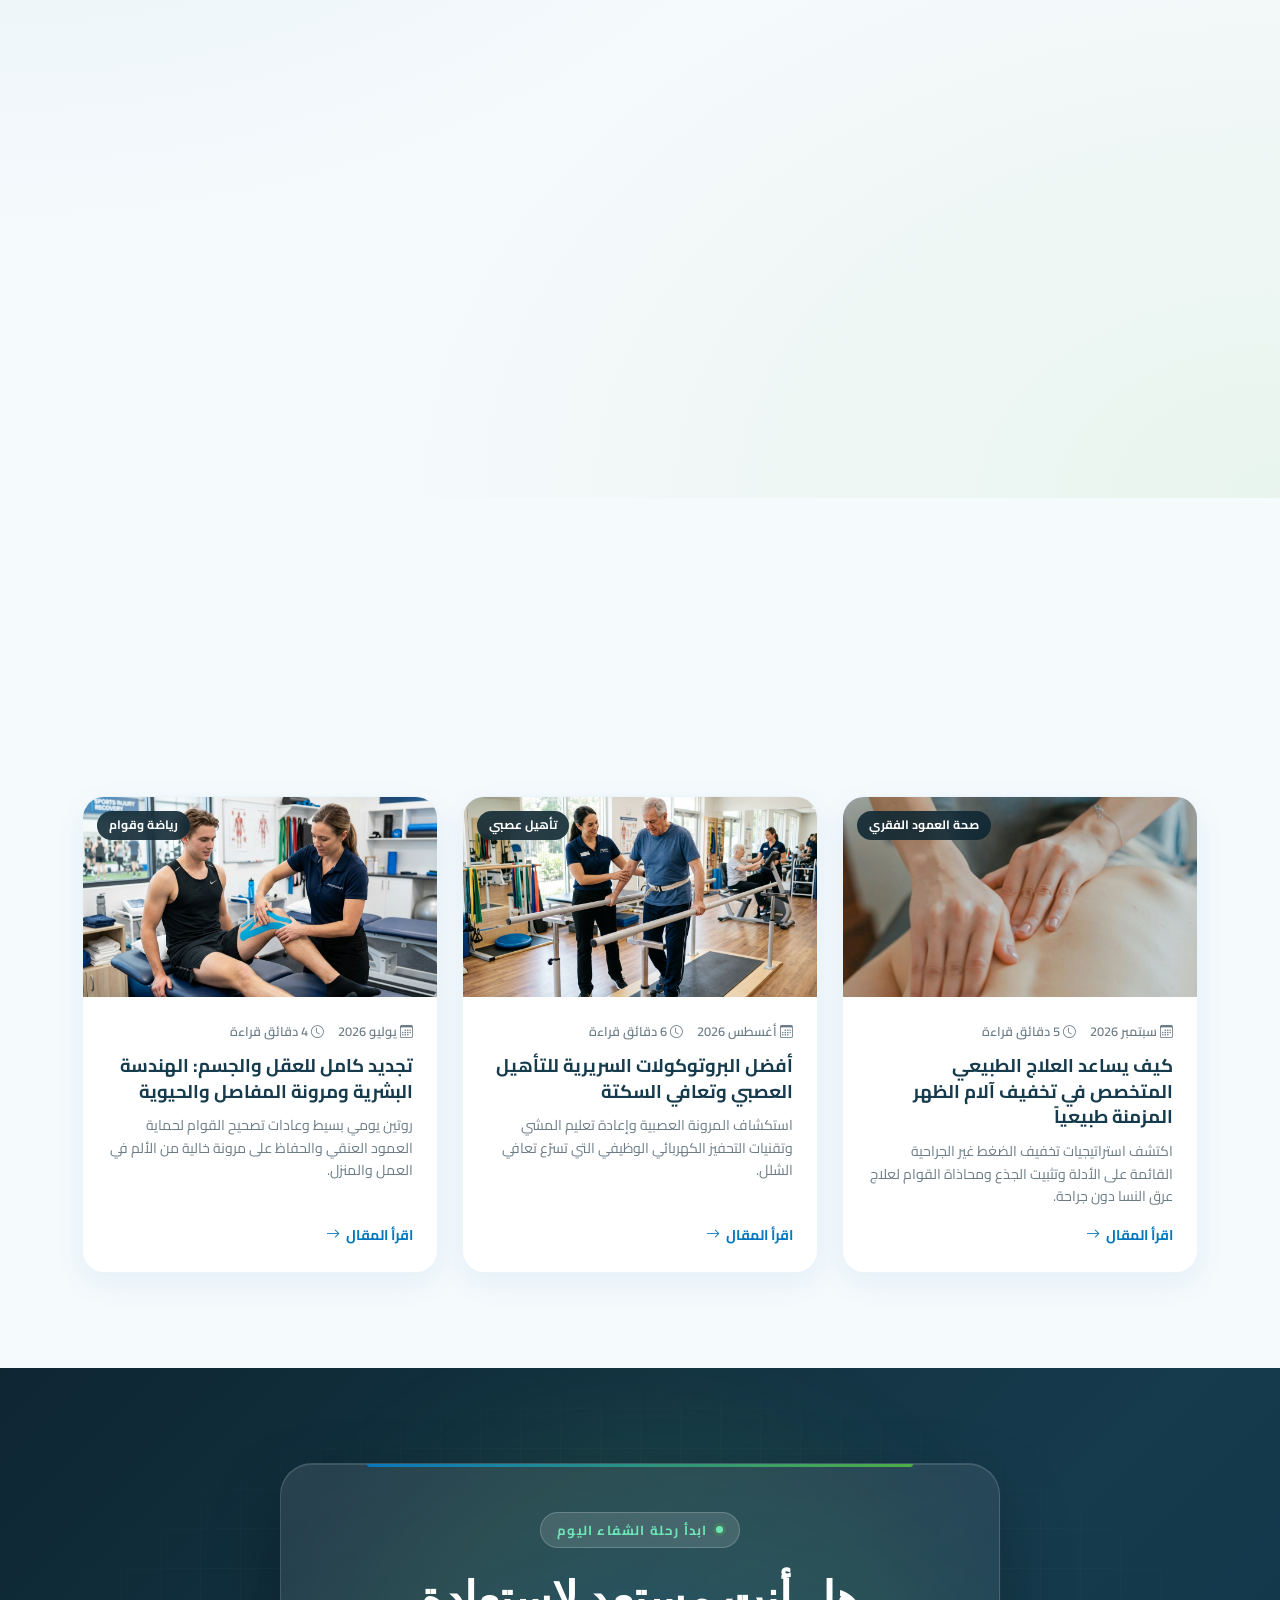
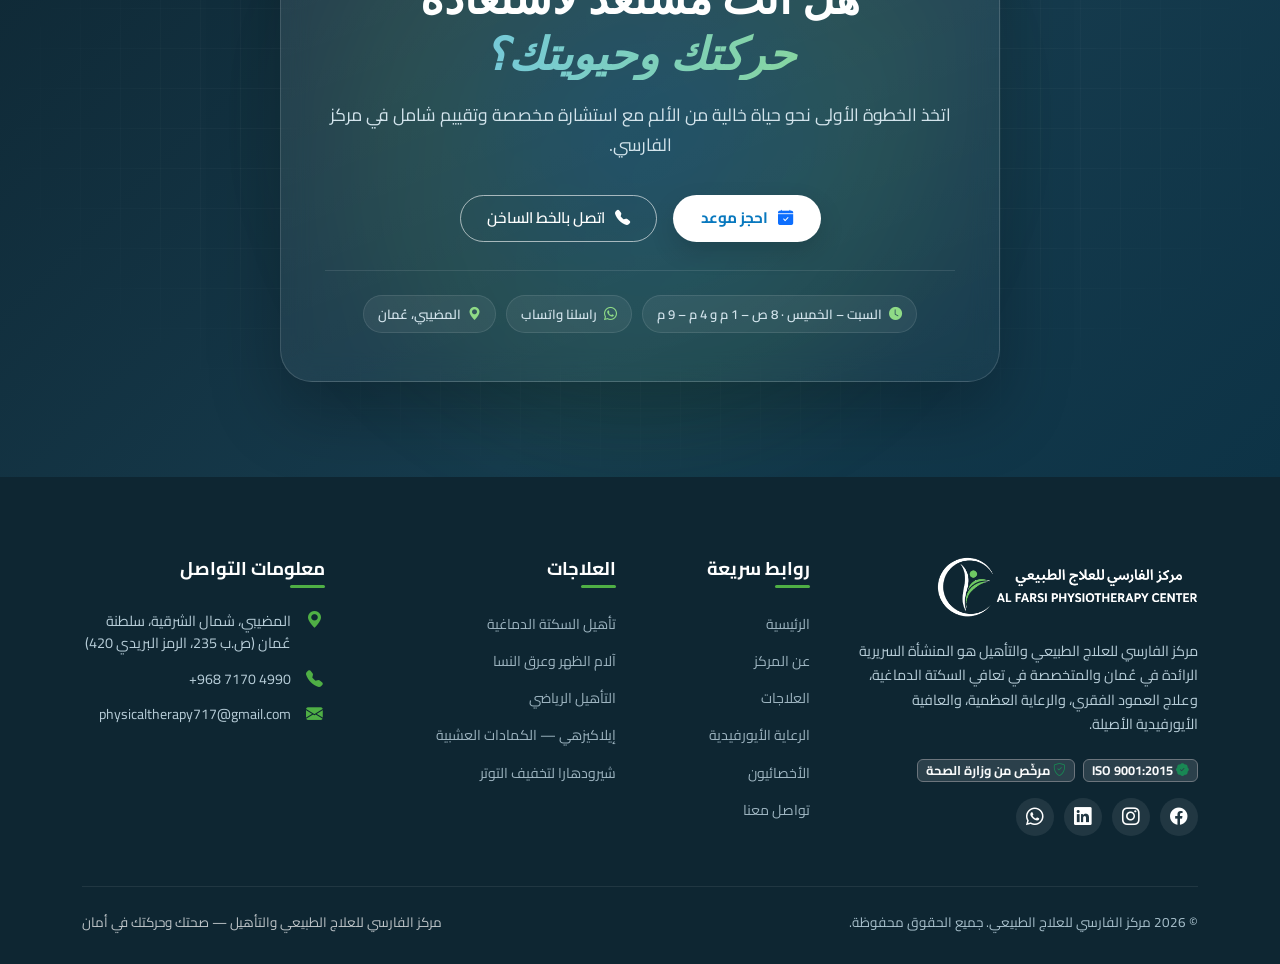
==== commit dda62e72: "update" ====
--- a/index.html
+++ b/index.html
@@ -945,7 +945,6 @@
           <button type="button" class="gal-filter active" data-gal-cat="all" aria-pressed="true"><i class="bi bi-grid-3x3-gap-fill"></i> <span data-i18n="gal.f.all">All Photos</span> <span class="gal-count" data-gal-count="all"></span></button>
           <button type="button" class="gal-filter" data-gal-cat="physio" aria-pressed="false"><i class="bi bi-activity"></i> <span data-i18n="gal.f.physio">Physiotherapy</span> <span class="gal-count" data-gal-count="physio"></span></button>
           <button type="button" class="gal-filter" data-gal-cat="rehab" aria-pressed="false"><i class="bi bi-heart-pulse-fill"></i> <span data-i18n="gal.f.rehab">Rehab &amp; Sports</span> <span class="gal-count" data-gal-count="rehab"></span></button>
-          <button type="button" class="gal-filter" data-gal-cat="ayurveda" aria-pressed="false"><i class="bi bi-flower1"></i> <span data-i18n="gal.f.ayurveda">Ayurveda</span> <span class="gal-count" data-gal-count="ayurveda"></span></button>
           <button type="button" class="gal-filter" data-gal-cat="clinic" aria-pressed="false"><i class="bi bi-building-fill-check"></i> <span data-i18n="gal.f.clinic">Our Clinic</span> <span class="gal-count" data-gal-count="clinic"></span></button>
         </div>
 
@@ -967,16 +966,6 @@
               <figcaption>
                 <span class="gal-cat-tag" data-i18n="gal.f.physio">Physiotherapy</span>
                 <span class="gal-caption" data-i18n="gal.c2">Manual leg mobilisation</span>
-              </figcaption>
-            </button>
-          </figure>
-          <figure class="gal-item " data-gal-cat="ayurveda">
-            <button type="button" class="gal-open" aria-label="Open photo: Elakizhi herbal poultice massage">
-              <img src="assets/images/ayurveda-elakizhi.jpg" alt="Elakizhi herbal poultice massage" loading="lazy" style="object-position: center;">
-              <span class="gal-zoom"><i class="bi bi-arrows-angle-expand"></i></span>
-              <figcaption>
-                <span class="gal-cat-tag" data-i18n="gal.f.ayurveda">Ayurveda</span>
-                <span class="gal-caption" data-i18n="gal.c3">Elakizhi herbal poultice massage</span>
               </figcaption>
             </button>
           </figure>
@@ -1000,7 +989,7 @@
               </figcaption>
             </button>
           </figure>
-          <figure class="gal-item " data-gal-cat="physio">
+          <figure class="gal-item g-tall" data-gal-cat="physio">
             <button type="button" class="gal-open" aria-label="Open photo: Spinal manual therapy">
               <img src="assets/images/service-back-neck.jpg" alt="Spinal manual therapy" loading="lazy" style="object-position: center;">
               <span class="gal-zoom"><i class="bi bi-arrows-angle-expand"></i></span>
@@ -1010,17 +999,7 @@
               </figcaption>
             </button>
           </figure>
-          <figure class="gal-item g-wide" data-gal-cat="ayurveda">
-            <button type="button" class="gal-open" aria-label="Open photo: Shirodhara oil therapy">
-              <img src="assets/images/ayurveda-shirodhara.jpg" alt="Shirodhara oil therapy" loading="lazy" style="object-position: center 40%;">
-              <span class="gal-zoom"><i class="bi bi-arrows-angle-expand"></i></span>
-              <figcaption>
-                <span class="gal-cat-tag" data-i18n="gal.f.ayurveda">Ayurveda</span>
-                <span class="gal-caption" data-i18n="gal.c7">Shirodhara oil therapy</span>
-              </figcaption>
-            </button>
-          </figure>
-          <figure class="gal-item " data-gal-cat="clinic">
+          <figure class="gal-item g-wide" data-gal-cat="clinic">
             <button type="button" class="gal-open" aria-label="Open photo: Rehab and mobility studio">
               <img src="assets/images/gallery/hero.jpg" alt="Rehab and mobility studio" loading="lazy" style="object-position: center;">
               <span class="gal-zoom"><i class="bi bi-arrows-angle-expand"></i></span>
@@ -1040,16 +1019,6 @@
               </figcaption>
             </button>
           </figure>
-          <figure class="gal-item g-wide" data-gal-cat="ayurveda">
-            <button type="button" class="gal-open" aria-label="Open photo: Herbal oils and poultice preparation">
-              <img src="assets/images/ayurveda-hero.jpg" alt="Herbal oils and poultice preparation" loading="lazy" style="object-position: center;">
-              <span class="gal-zoom"><i class="bi bi-arrows-angle-expand"></i></span>
-              <figcaption>
-                <span class="gal-cat-tag" data-i18n="gal.f.ayurveda">Ayurveda</span>
-                <span class="gal-caption" data-i18n="gal.c10">Herbal oils &amp; poultice preparation</span>
-              </figcaption>
-            </button>
-          </figure>
           <figure class="gal-item " data-gal-cat="rehab">
             <button type="button" class="gal-open" aria-label="Open photo: Post-surgical strength training">
               <img src="assets/images/service-post-surgical.jpg" alt="Post-surgical strength training" loading="lazy" style="object-position: center;">
@@ -1060,33 +1029,13 @@
               </figcaption>
             </button>
           </figure>
-          <figure class="gal-item " data-gal-cat="physio">
+          <figure class="gal-item g-wide" data-gal-cat="physio">
             <button type="button" class="gal-open" aria-label="Open photo: Knee joint assessment">
               <img src="assets/images/gallery/service-orthopedic.jpg" alt="Knee joint assessment" loading="lazy" style="object-position: center;">
               <span class="gal-zoom"><i class="bi bi-arrows-angle-expand"></i></span>
               <figcaption>
                 <span class="gal-cat-tag" data-i18n="gal.f.physio">Physiotherapy</span>
                 <span class="gal-caption" data-i18n="gal.c12">Knee joint assessment</span>
-              </figcaption>
-            </button>
-          </figure>
-          <figure class="gal-item " data-gal-cat="ayurveda">
-            <button type="button" class="gal-open" aria-label="Open photo: Kati Basti spinal oil therapy">
-              <img src="assets/images/ayurveda-basti.jpg" alt="Kati Basti spinal oil therapy" loading="lazy" style="object-position: 75% 65%;">
-              <span class="gal-zoom"><i class="bi bi-arrows-angle-expand"></i></span>
-              <figcaption>
-                <span class="gal-cat-tag" data-i18n="gal.f.ayurveda">Ayurveda</span>
-                <span class="gal-caption" data-i18n="gal.c13">Kati Basti spinal oil therapy</span>
-              </figcaption>
-            </button>
-          </figure>
-          <figure class="gal-item " data-gal-cat="ayurveda">
-            <button type="button" class="gal-open" aria-label="Open photo: Podikizhi poultice therapy">
-              <img src="assets/images/ayurveda-gcc-man.jpg" alt="Podikizhi poultice therapy" loading="lazy" style="object-position: center 25%;">
-              <span class="gal-zoom"><i class="bi bi-arrows-angle-expand"></i></span>
-              <figcaption>
-                <span class="gal-cat-tag" data-i18n="gal.f.ayurveda">Ayurveda</span>
-                <span class="gal-caption" data-i18n="gal.c14">Podikizhi poultice therapy</span>
               </figcaption>
             </button>
           </figure>
@@ -1531,8 +1480,8 @@
   <script src="https://cdn.jsdelivr.net/npm/bootstrap@5.3.3/dist/js/bootstrap.bundle.min.js"></script>
 
   <!-- i18n dictionary + Custom JavaScript -->
-  <script src="i18n-data.js?v=20261118s"></script>
-  <script src="script.js?v=20261118s"></script>
+  <script src="i18n-data.js?v=20261118t"></script>
+  <script src="script.js?v=20261118t"></script>
 </body>
 
 </html>
--- a/style.css
+++ b/style.css
@@ -5419,3 +5419,8 @@
   .hero-image-section .hero-description { font-size: 0.88rem; color: #3F5561; }
   .hero-image-section .hero-btn-group .btn-outline-custom { background: rgba(255, 255, 255, 0.92); }
 }
+
+/* Ayurveda page gallery: green accents */
+.ayp-gallery { background: radial-gradient(at 0% 0%, rgba(79, 175, 69, 0.08) 0px, transparent 50%), radial-gradient(at 100% 100%, rgba(8, 120, 190, 0.06) 0px, transparent 50%), #fff; }
+.ayp-gallery .gal-cat-tag { background: var(--green-gradient); }
+.ayp-gallery .gal-zoom { color: var(--primary-green-dark); }
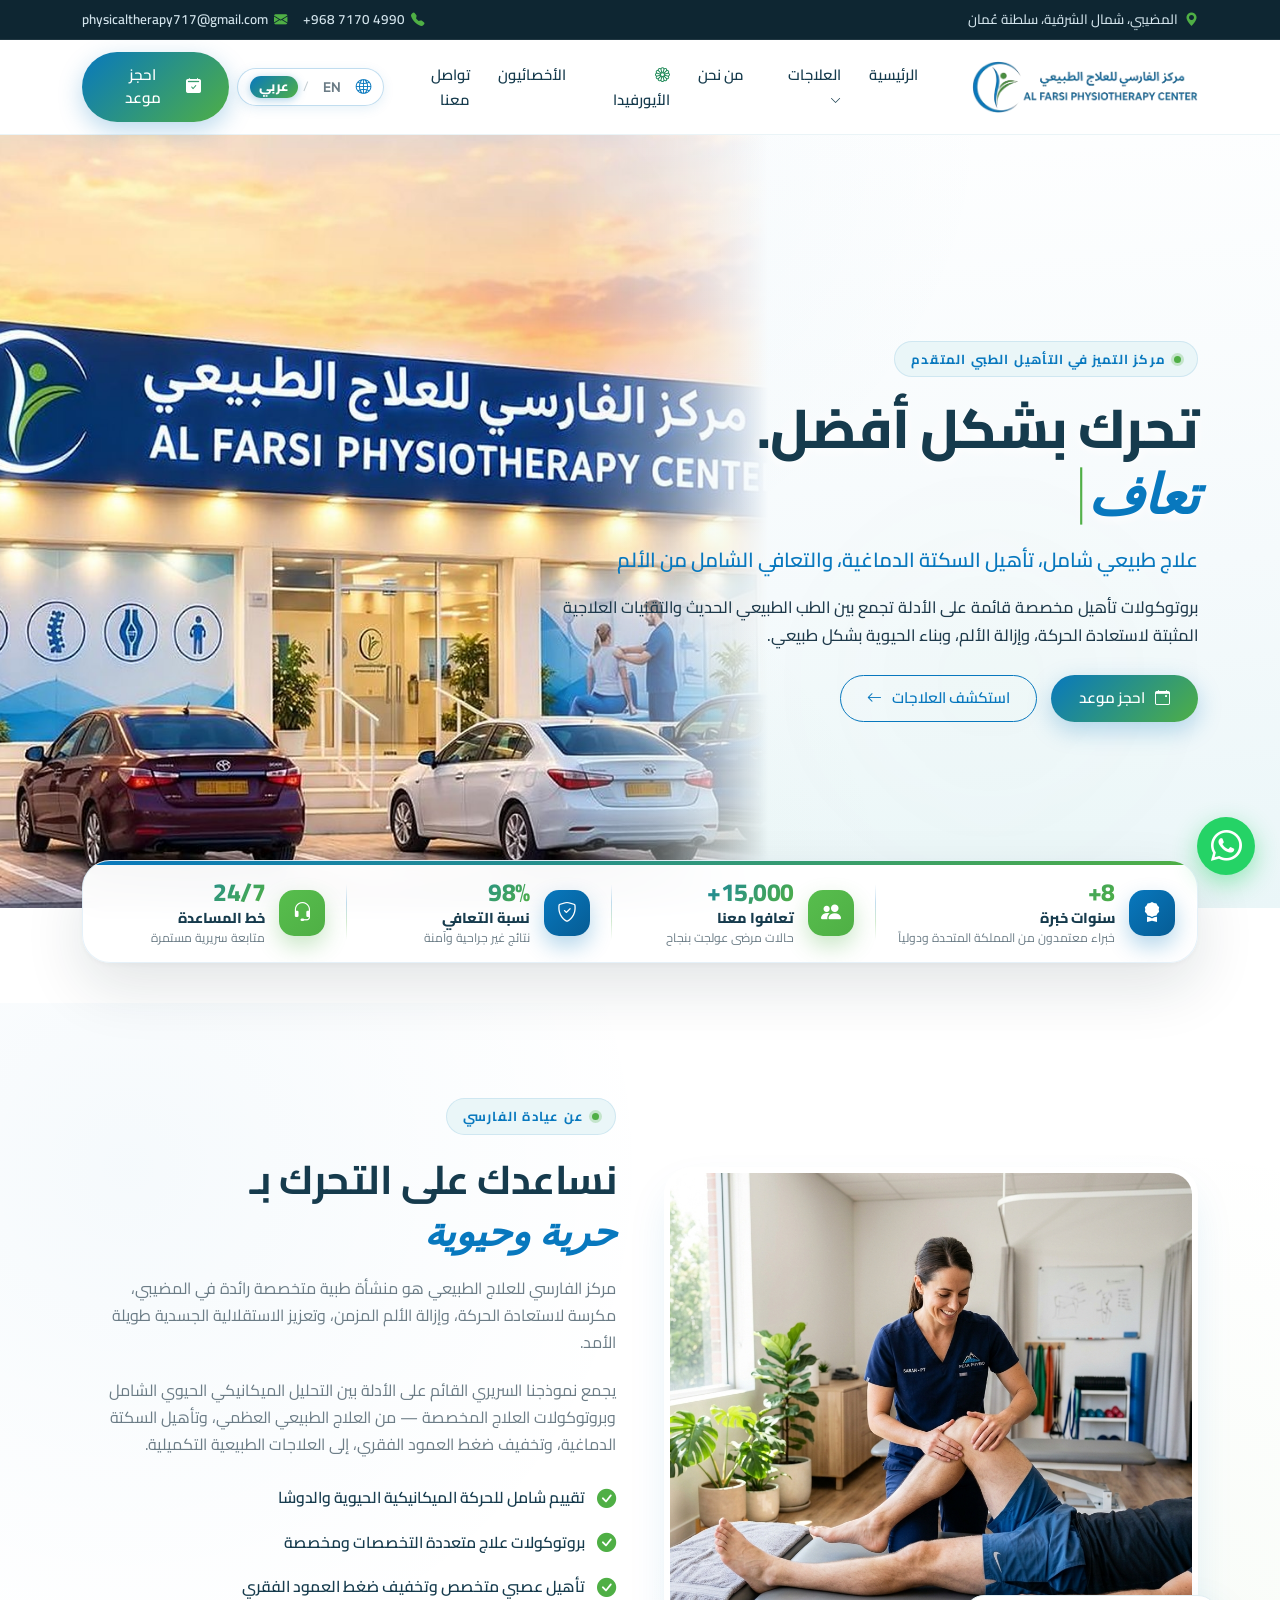
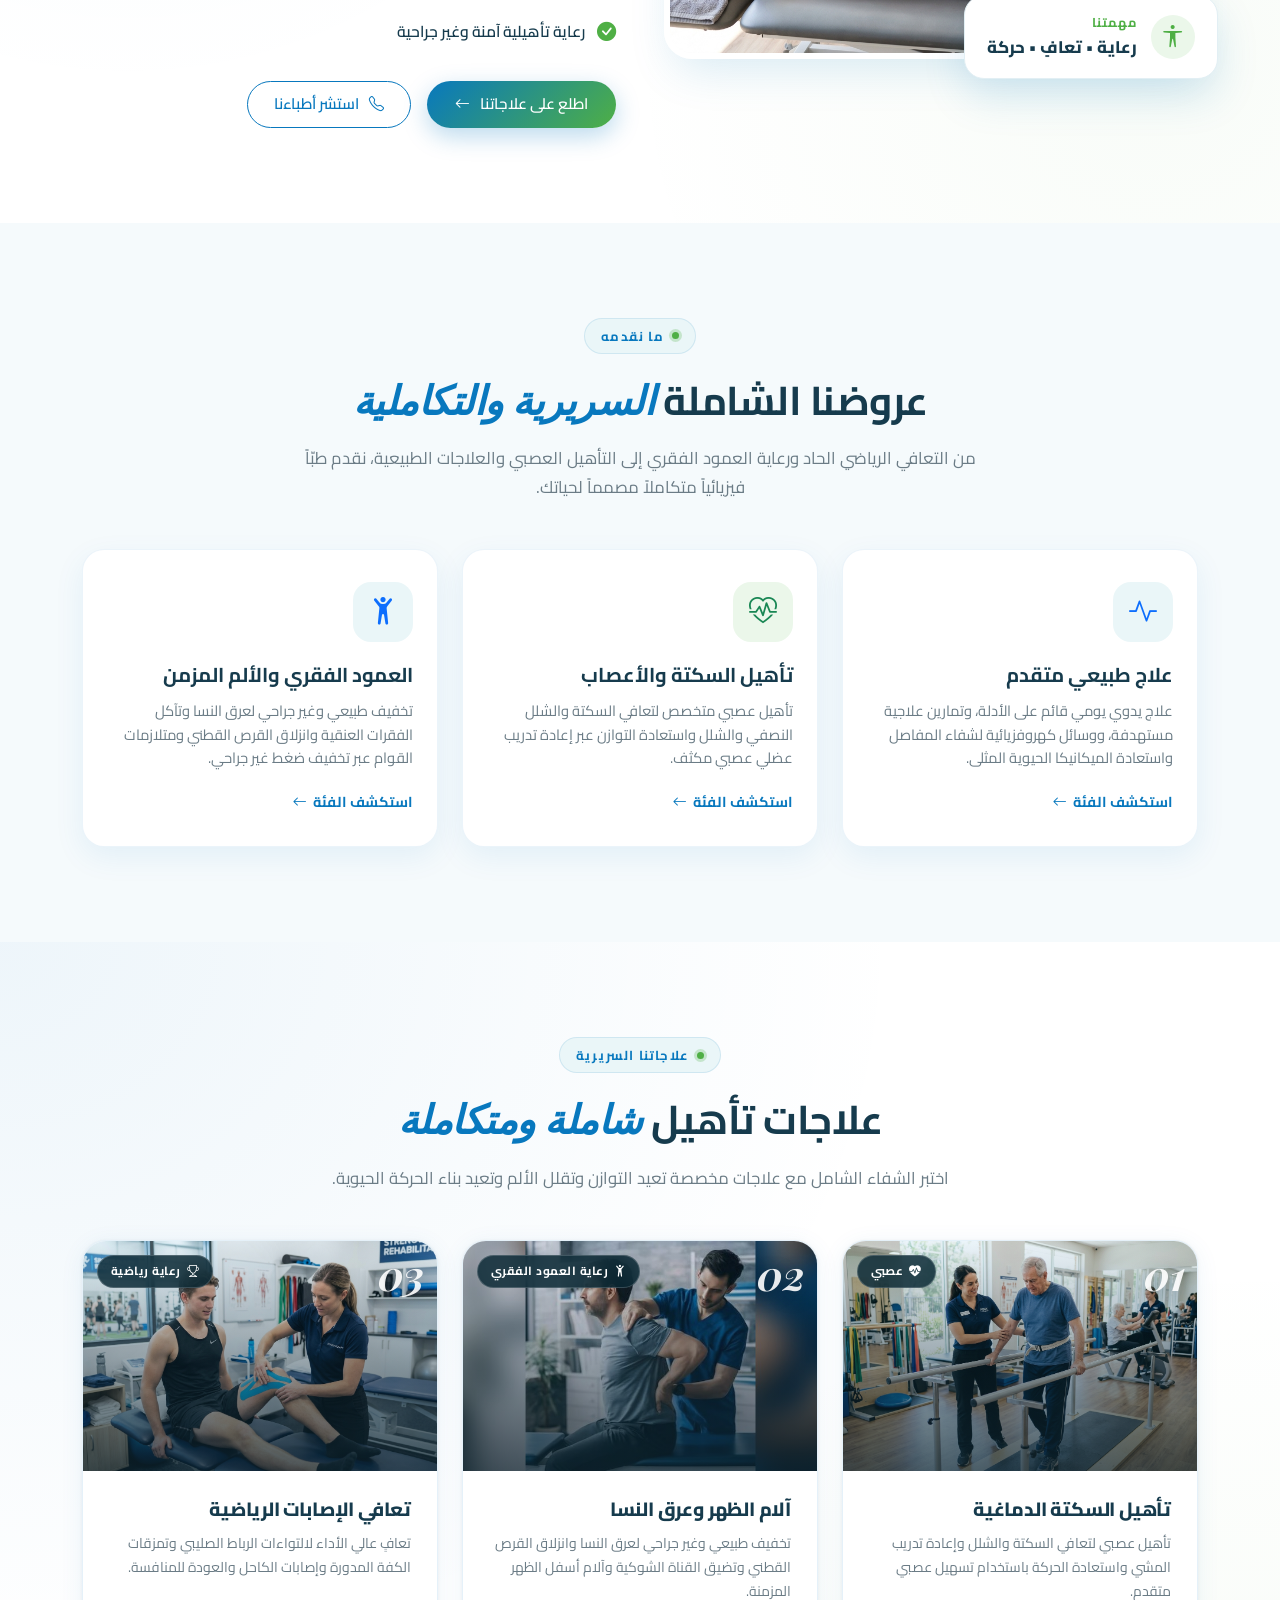
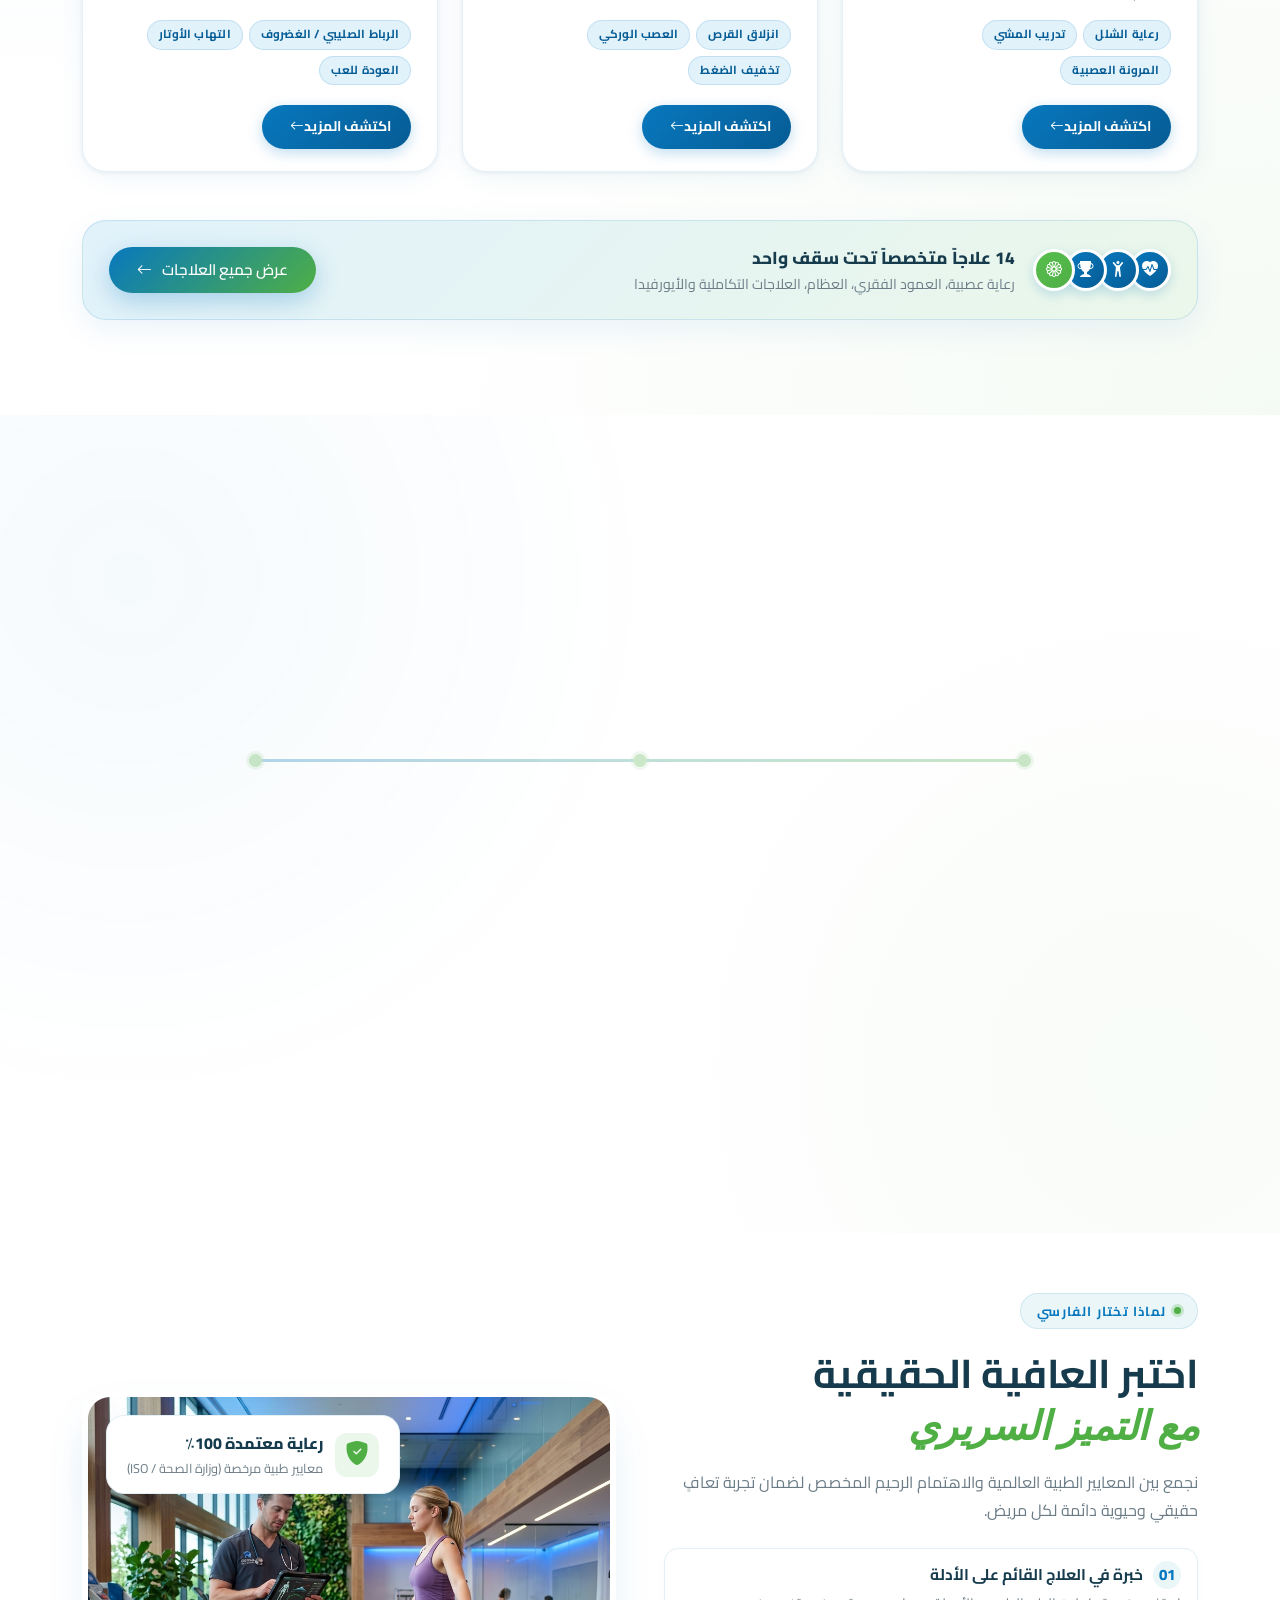
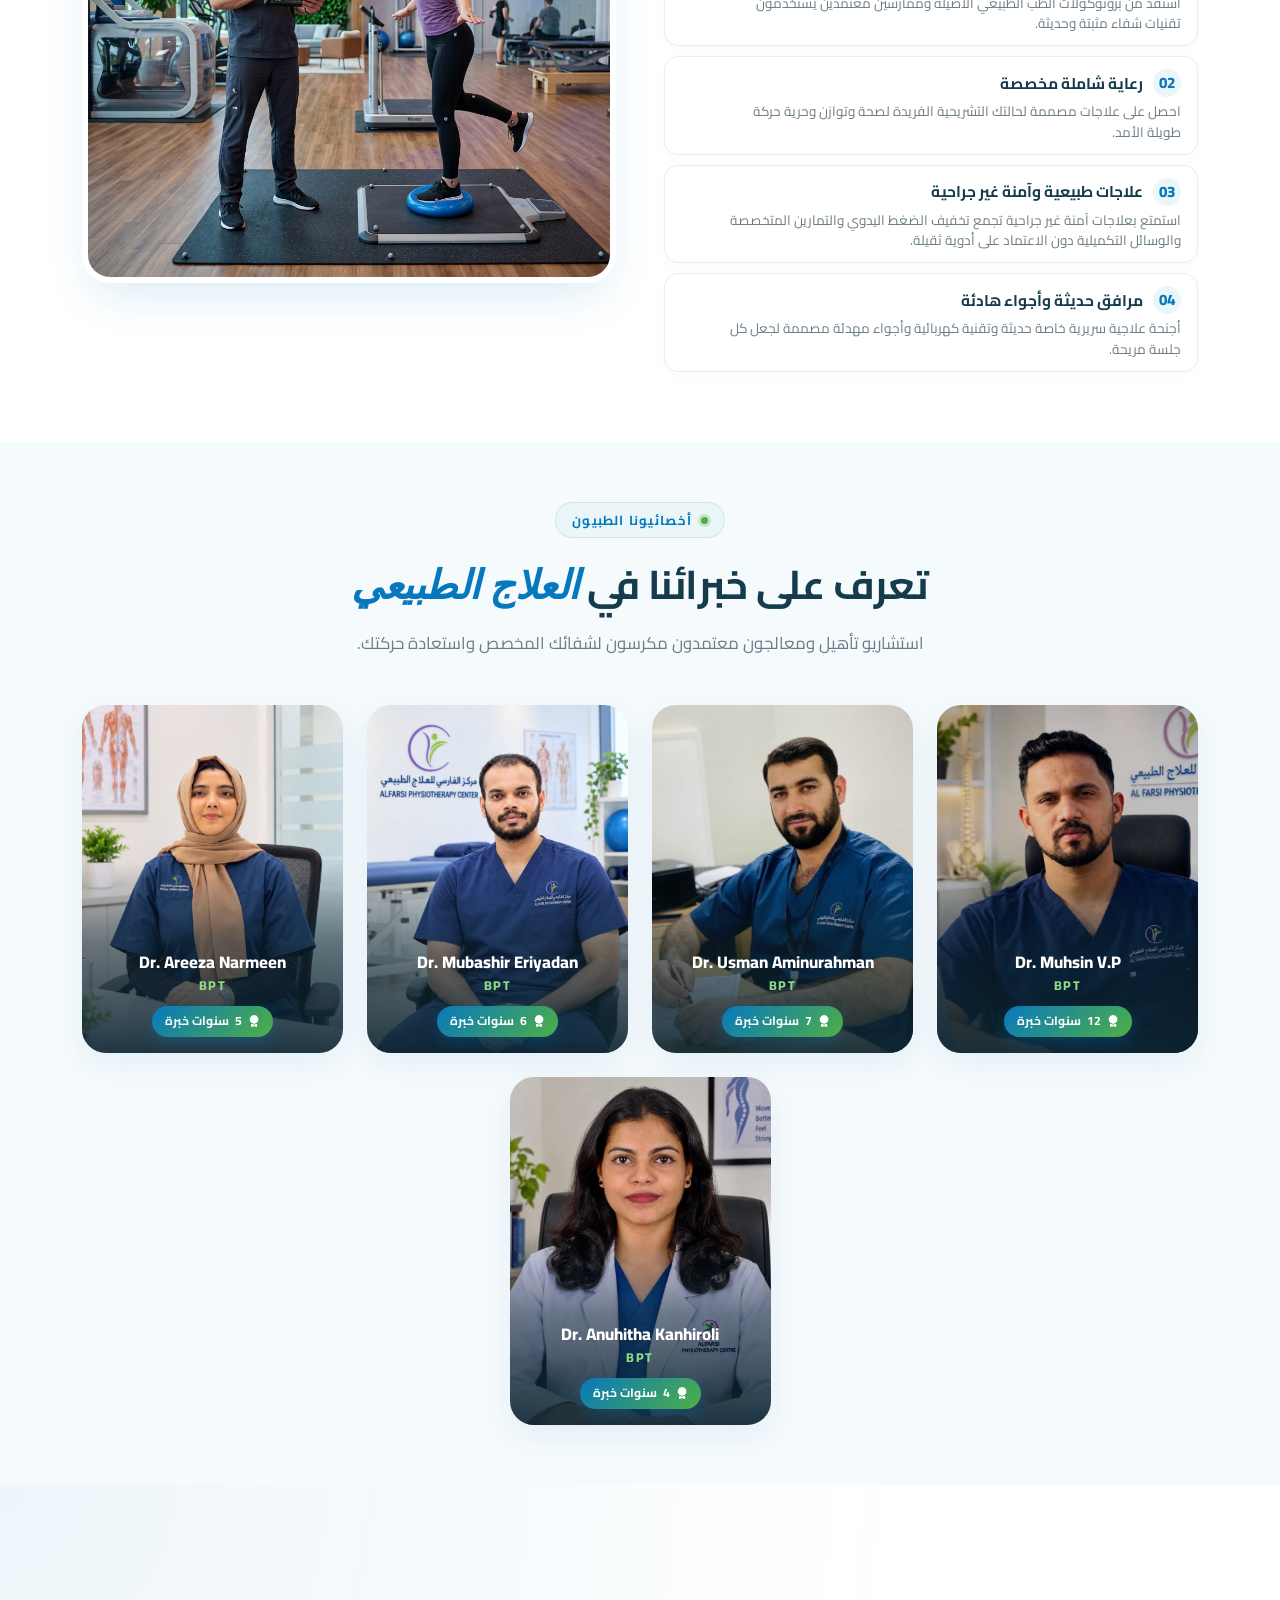
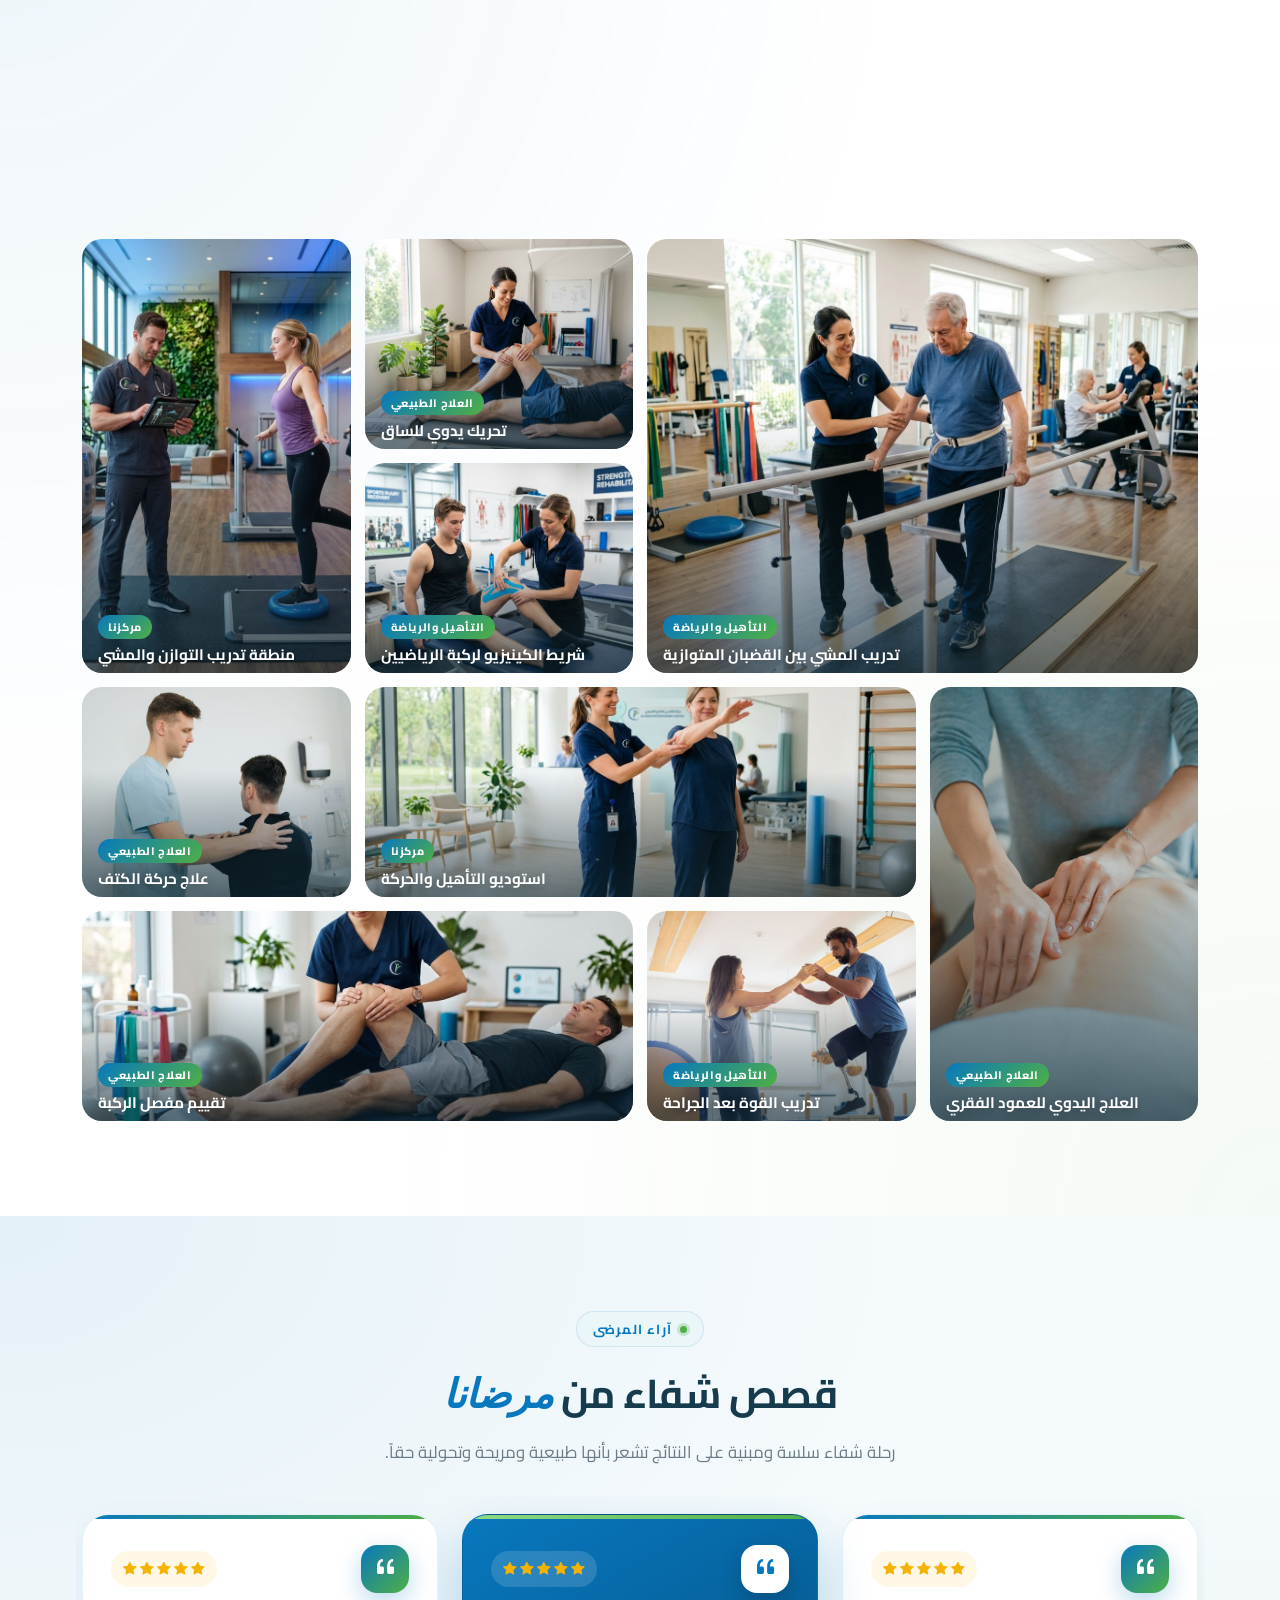
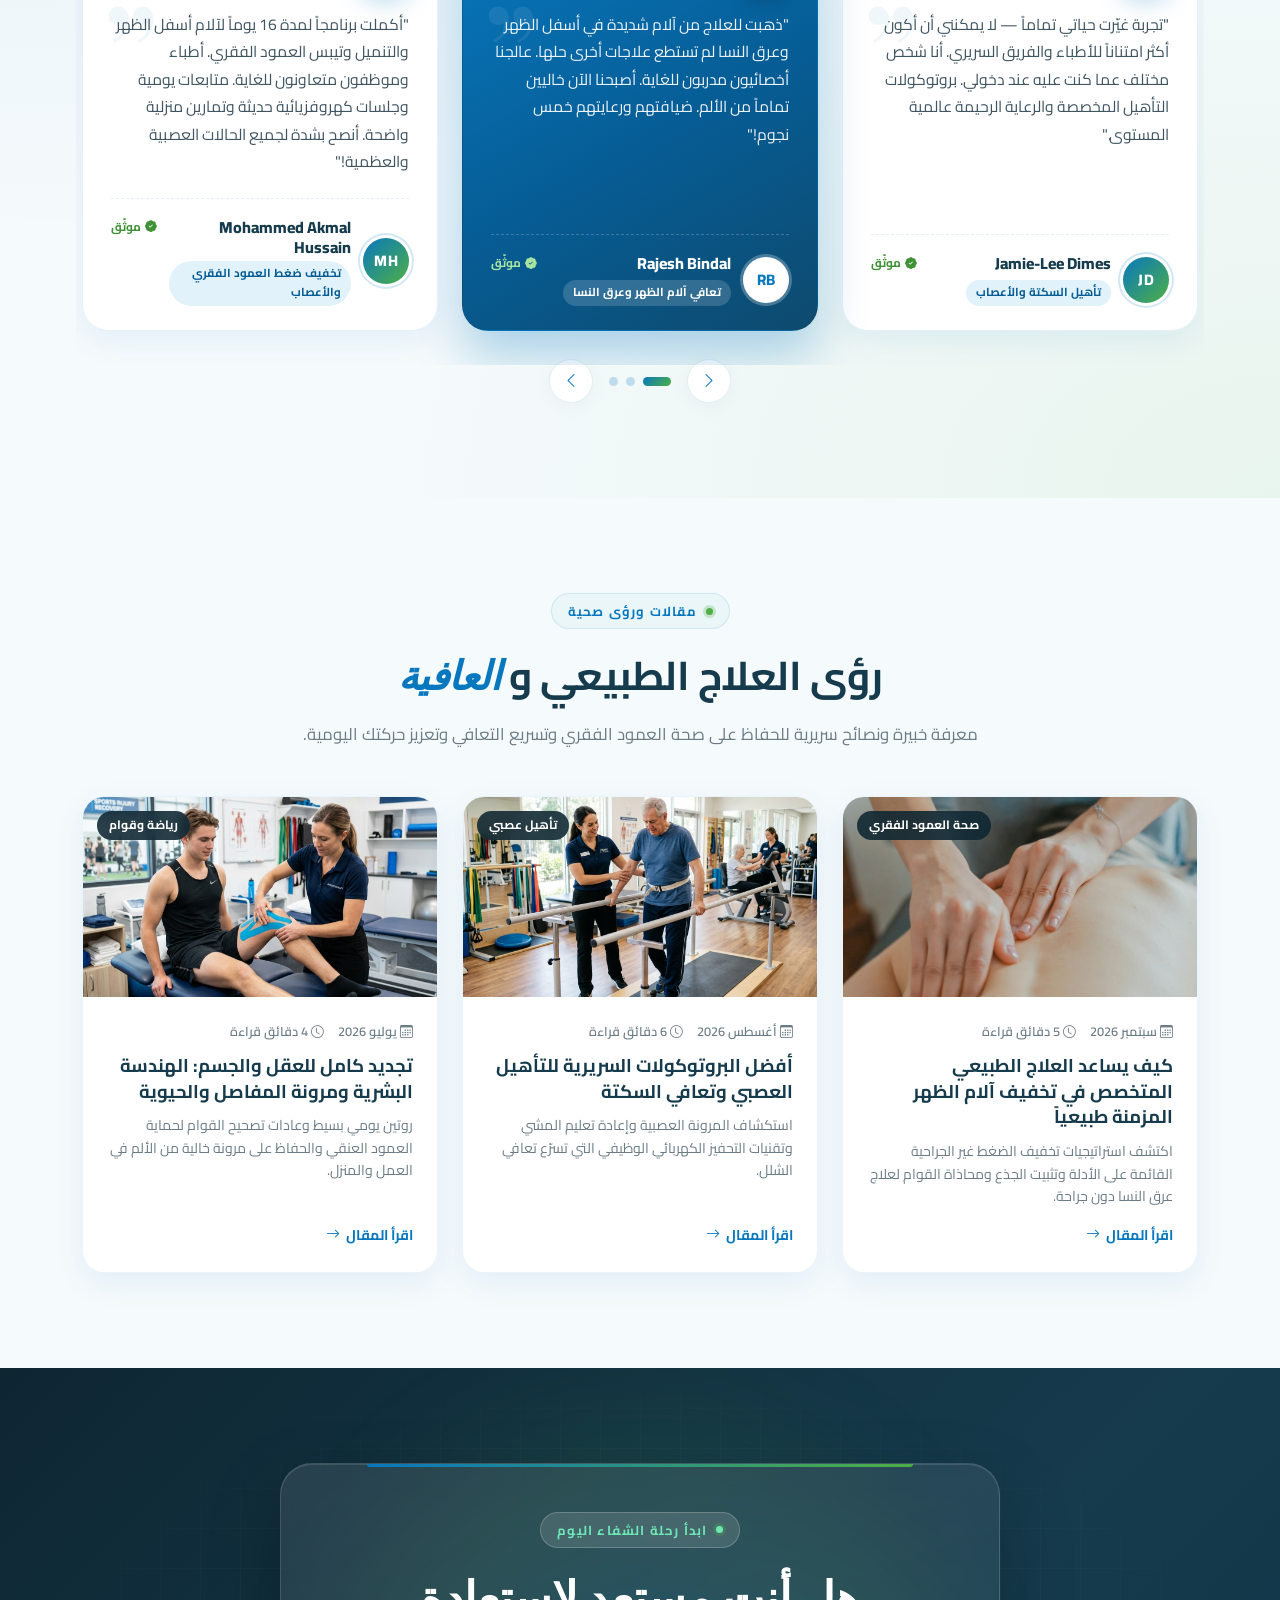
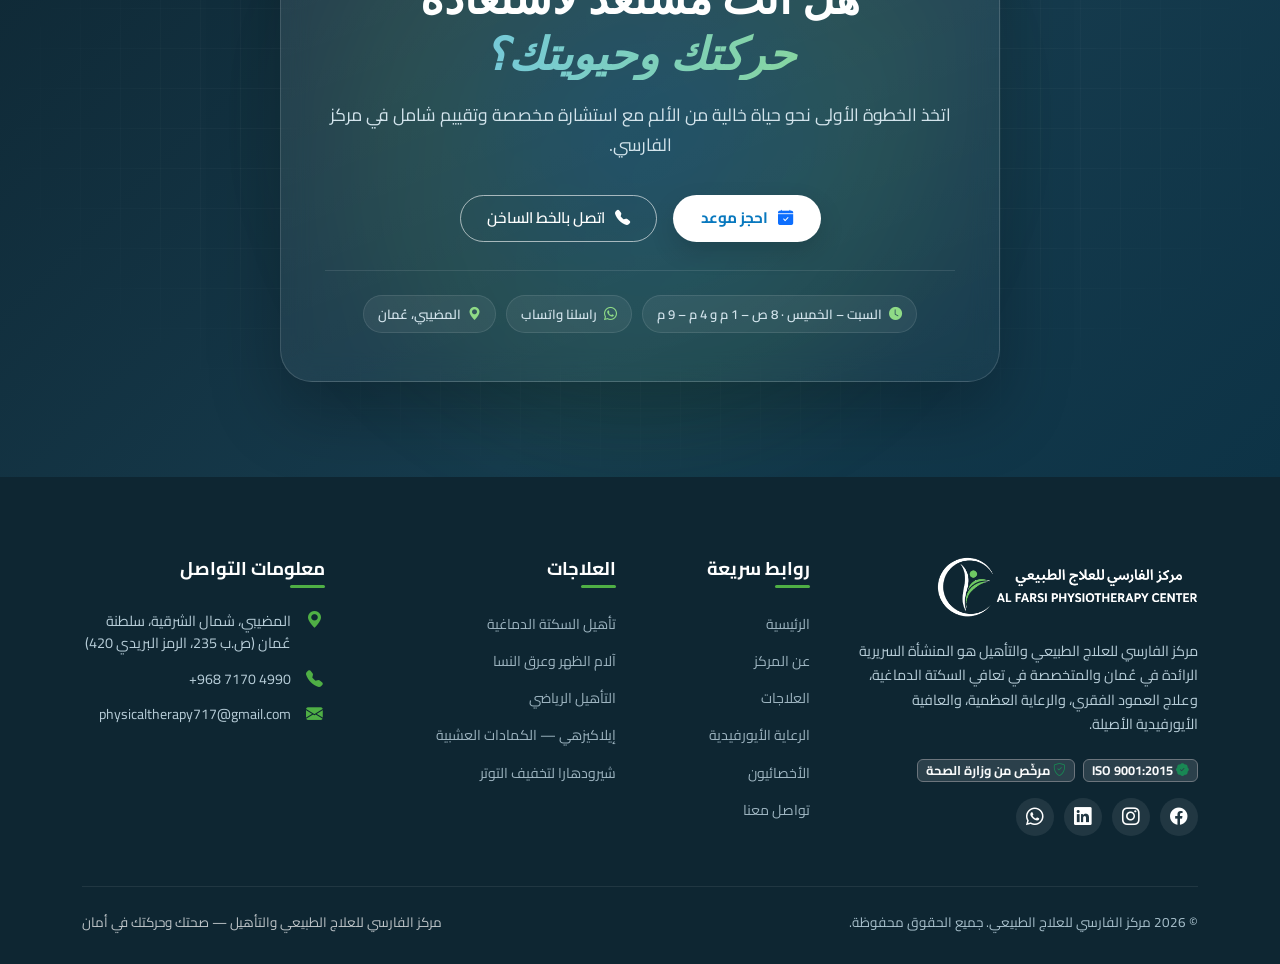
==== commit f5ce1125: "update" ====
--- a/index.html
+++ b/index.html
@@ -1480,8 +1480,8 @@
   <script src="https://cdn.jsdelivr.net/npm/bootstrap@5.3.3/dist/js/bootstrap.bundle.min.js"></script>
 
   <!-- i18n dictionary + Custom JavaScript -->
-  <script src="i18n-data.js?v=20261118t"></script>
-  <script src="script.js?v=20261118t"></script>
+  <script src="i18n-data.js?v=20261118u"></script>
+  <script src="script.js?v=20261118u"></script>
 </body>
 
 </html>
--- a/style.css
+++ b/style.css
@@ -5424,3 +5424,93 @@
 .ayp-gallery { background: radial-gradient(at 0% 0%, rgba(79, 175, 69, 0.08) 0px, transparent 50%), radial-gradient(at 100% 100%, rgba(8, 120, 190, 0.06) 0px, transparent 50%), #fff; }
 .ayp-gallery .gal-cat-tag { background: var(--green-gradient); }
 .ayp-gallery .gal-zoom { color: var(--primary-green-dark); }
+
+/* ==========================================================================
+   AYURVEDA HERO — Ayurvedic Center building photo
+   Desktop: photo on the side opposite the text, fading into deep green.
+   Phones: photo across the top, text below on green.
+   ========================================================================== */
+.ayp-hero { background: linear-gradient(135deg, #0A2A22 0%, #0E3B33 55%, #0F3D45 100%); }
+.ayp-hero .ayp-hero-photo {
+  left: auto;
+  right: 0;
+  width: 60%;
+  object-position: 58% 45%;
+  -webkit-mask-image: linear-gradient(90deg, transparent 0%, rgba(0, 0, 0, 0.6) 14%, #000 30%);
+  mask-image: linear-gradient(90deg, transparent 0%, rgba(0, 0, 0, 0.6) 14%, #000 30%);
+  animation: heroZoom 22s ease-in-out infinite alternate;
+  transform-origin: 60% 50%;
+}
+.ayp-hero .ayp-hero-shade {
+  background:
+    radial-gradient(at 0% 0%, rgba(79, 175, 69, 0.22) 0px, transparent 50%),
+    radial-gradient(at 0% 100%, rgba(8, 120, 190, 0.18) 0px, transparent 50%),
+    linear-gradient(90deg, rgba(10, 42, 34, 0.55) 0%, rgba(10, 42, 34, 0.15) 45%, transparent 60%),
+    linear-gradient(180deg, transparent 70%, rgba(10, 42, 34, 0.45) 100%);
+}
+[dir="rtl"] .ayp-hero .ayp-hero-photo {
+  right: auto;
+  left: 0;
+  -webkit-mask-image: linear-gradient(270deg, transparent 0%, rgba(0, 0, 0, 0.6) 14%, #000 30%);
+  mask-image: linear-gradient(270deg, transparent 0%, rgba(0, 0, 0, 0.6) 14%, #000 30%);
+  transform-origin: 40% 50%;
+}
+[dir="rtl"] .ayp-hero .ayp-hero-shade {
+  background:
+    radial-gradient(at 100% 0%, rgba(79, 175, 69, 0.22) 0px, transparent 50%),
+    radial-gradient(at 100% 100%, rgba(8, 120, 190, 0.18) 0px, transparent 50%),
+    linear-gradient(270deg, rgba(10, 42, 34, 0.55) 0%, rgba(10, 42, 34, 0.15) 45%, transparent 60%),
+    linear-gradient(180deg, transparent 70%, rgba(10, 42, 34, 0.45) 100%);
+}
+.ayp-hero-content { max-width: 560px; }
+
+@media (max-width: 991.98px) and (min-width: 768px) {
+  .ayp-hero .ayp-hero-photo,
+  [dir="rtl"] .ayp-hero .ayp-hero-photo { width: 55%; }
+}
+@media (max-width: 767.98px) {
+  .ayp-hero { display: block; padding-top: 58vw; padding-bottom: 46px; }
+  .ayp-hero .ayp-hero-photo,
+  [dir="rtl"] .ayp-hero .ayp-hero-photo {
+    left: 0;
+    right: 0;
+    top: 0;
+    bottom: auto;
+    width: 100%;
+    height: 66vw;
+    object-position: 50% 45%;
+    -webkit-mask-image: linear-gradient(180deg, #000 0%, #000 72%, transparent 100%);
+    mask-image: linear-gradient(180deg, #000 0%, #000 72%, transparent 100%);
+    animation: none;
+  }
+  .ayp-hero .ayp-hero-shade,
+  [dir="rtl"] .ayp-hero .ayp-hero-shade {
+    background: radial-gradient(at 0% 100%, rgba(79, 175, 69, 0.2) 0px, transparent 55%),
+                radial-gradient(at 100% 70%, rgba(8, 120, 190, 0.18) 0px, transparent 55%);
+  }
+  .ayp-hero-leaves { display: none; }
+  .ayp-hero .ayp-breadcrumb { position: absolute; top: 10px; left: 14px; right: 14px; margin: 0; }
+  .ayp-hero .ayp-breadcrumb .breadcrumb-item,
+  .ayp-hero .ayp-breadcrumb a { color: #fff; text-shadow: 0 1px 6px rgba(0, 0, 0, 0.45); }
+  .ayp-hero .container { position: static !important; }
+  .ayp-hero-content { text-align: center; margin: 0 auto; }
+  .ayp-hero-actions { justify-content: center; }
+  .ayp-hero-chips { justify-content: center; }
+}
+@media (prefers-reduced-motion: reduce) {
+  .ayp-hero .ayp-hero-photo { animation: none; }
+}
+
+/* Ayurveda hero: fit the full sign */
+@media (min-width: 992px) {
+  .ayp-hero { min-height: 0; padding: 40px 0 52px; }
+  .ayp-hero .ayp-hero-photo { width: 64%; object-position: 50% 40%; }
+  .ayp-hero-content { max-width: 600px; }
+  .ayp-hero-title { font-size: clamp(2.2rem, 4vw, 3.3rem); }
+  .ayp-hero-chips { margin-top: 26px; }
+}
+@media (max-width: 767.98px) {
+  .ayp-hero { padding-top: 52vw; }
+  .ayp-hero .ayp-hero-photo,
+  [dir="rtl"] .ayp-hero .ayp-hero-photo { height: 58vw; object-position: 50% 50%; }
+}
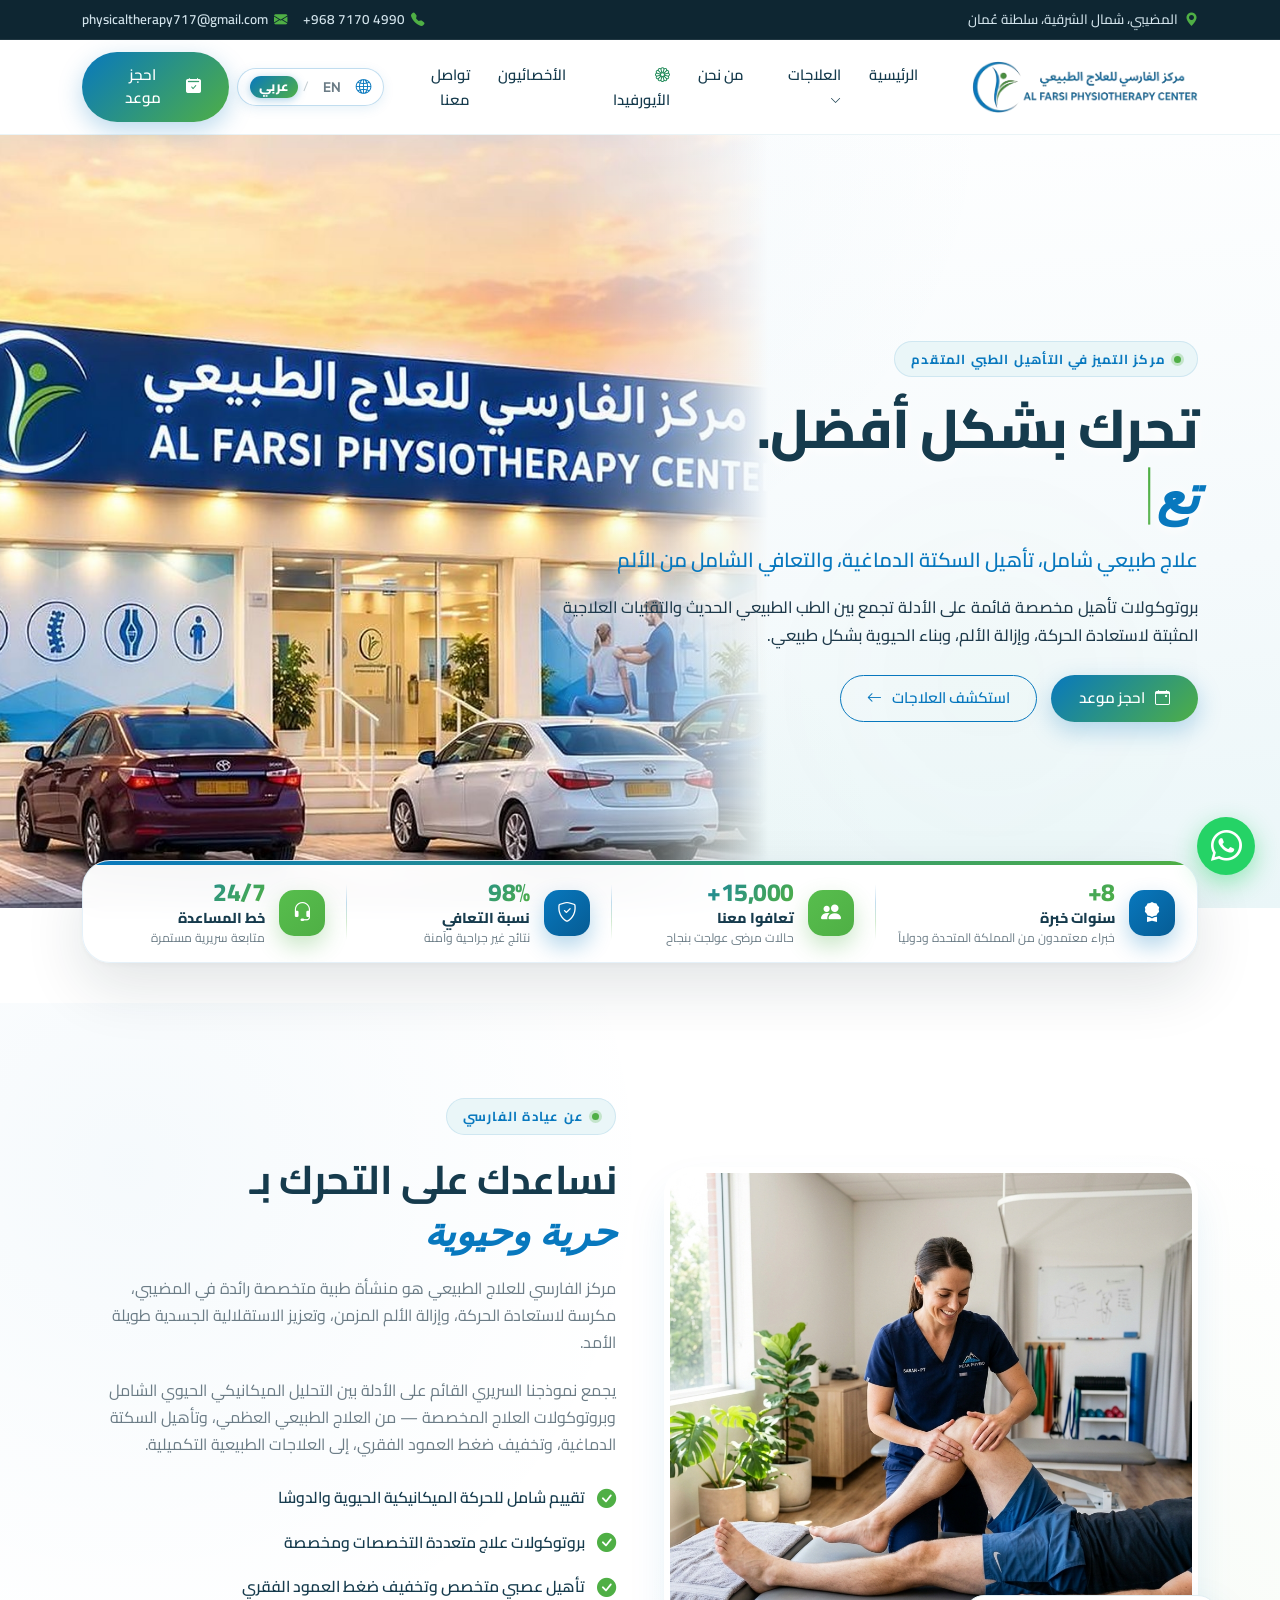
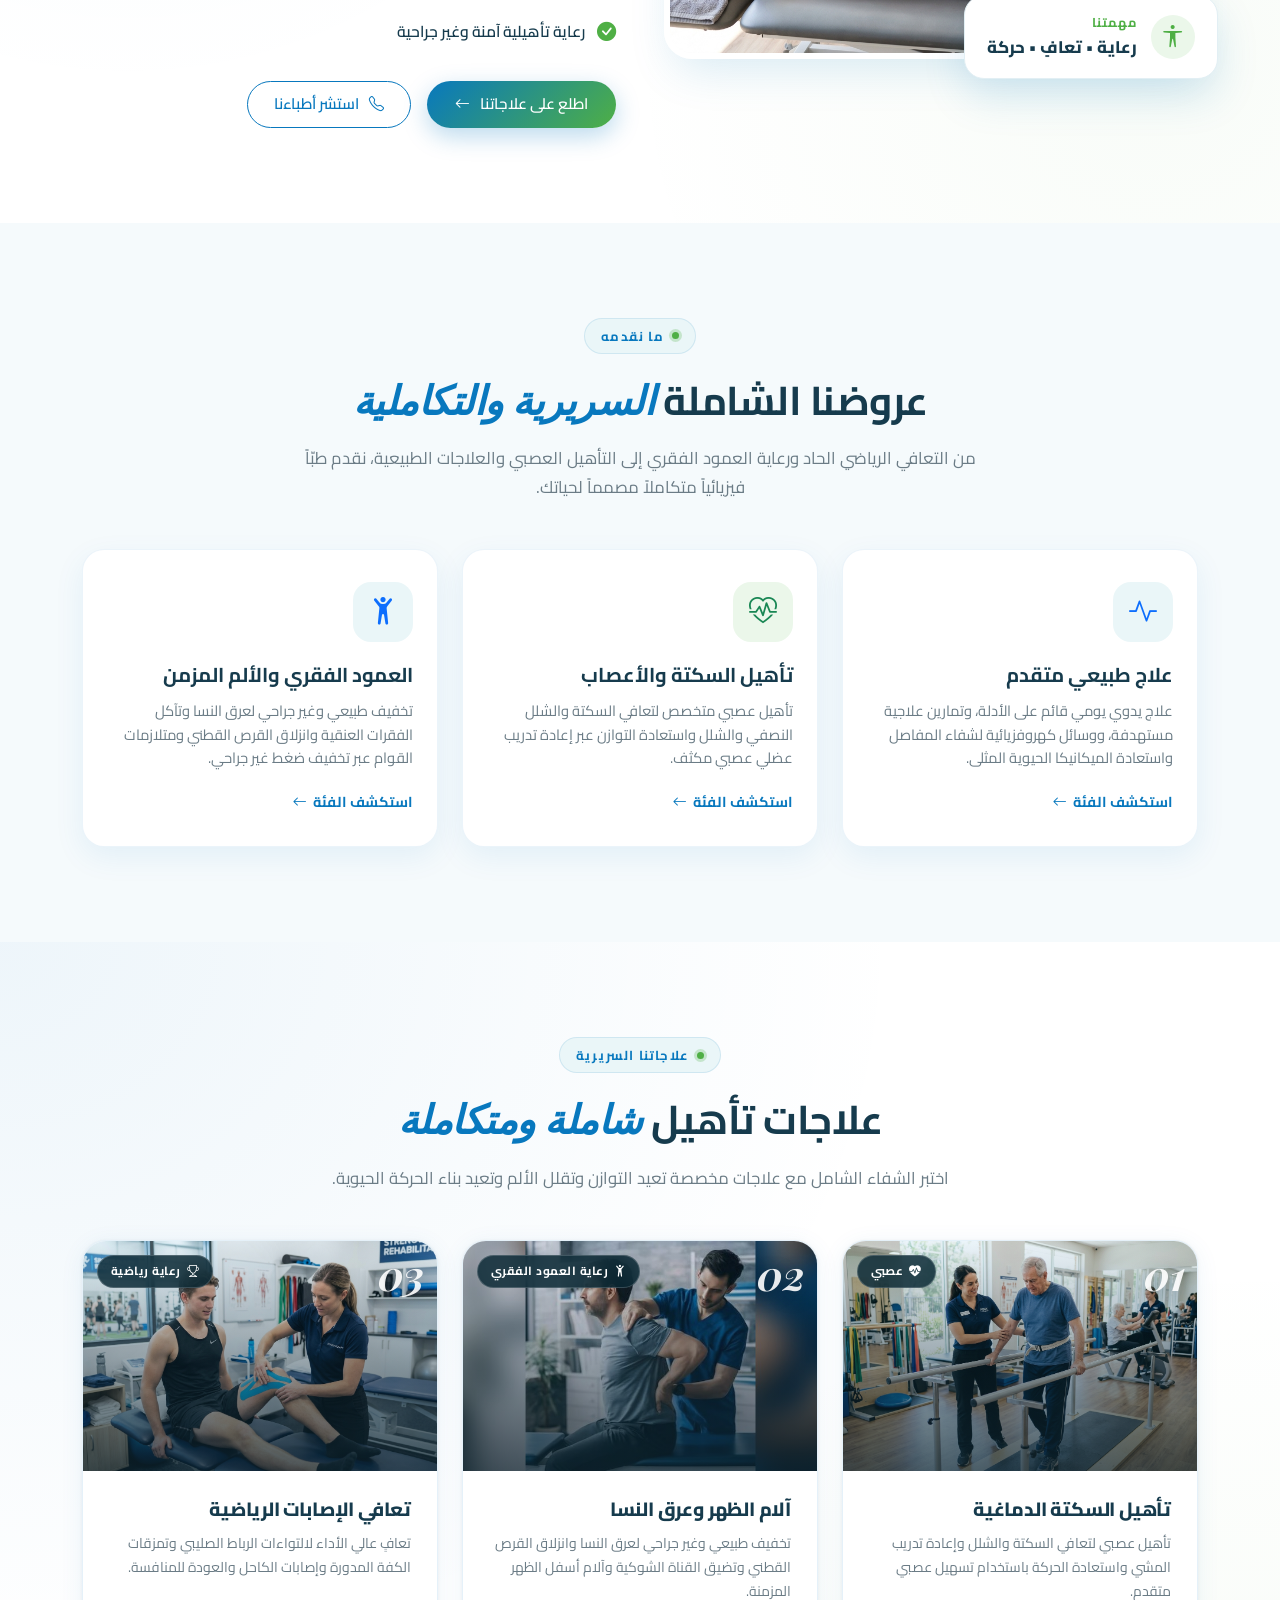
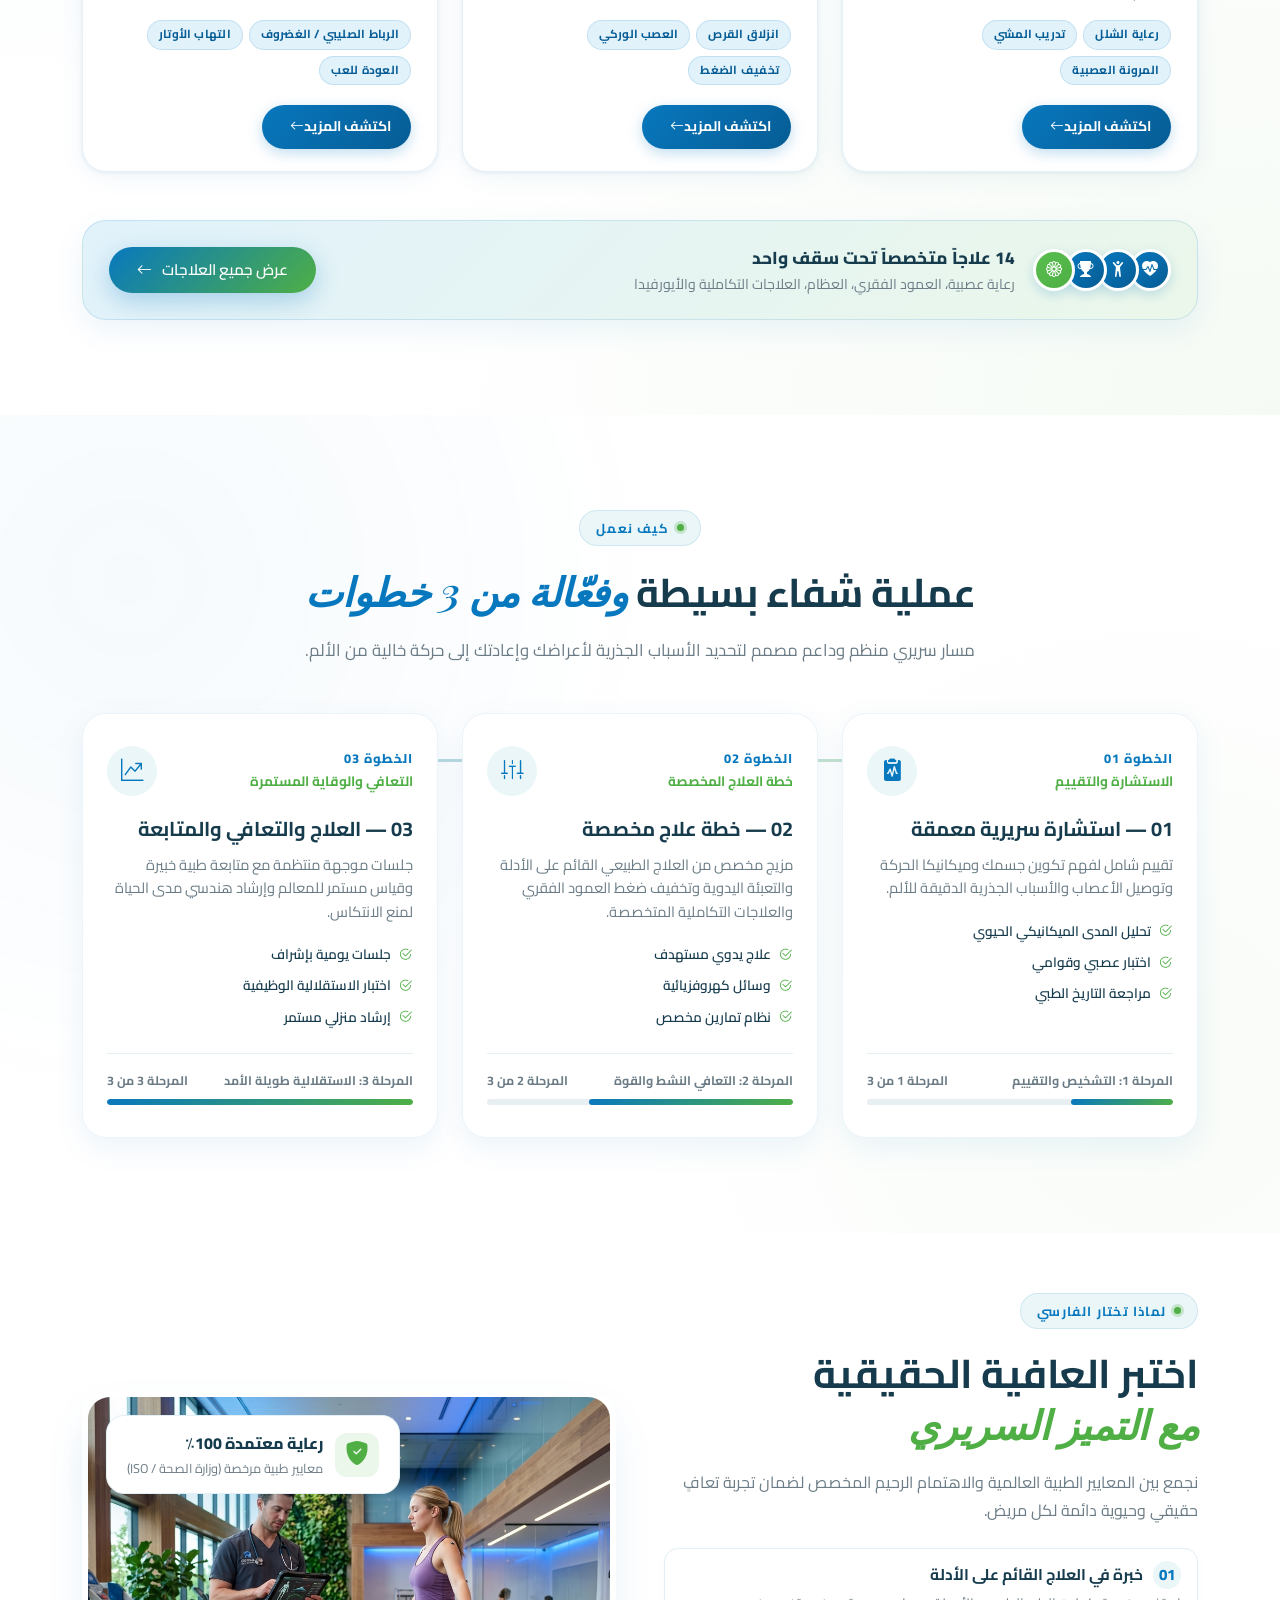
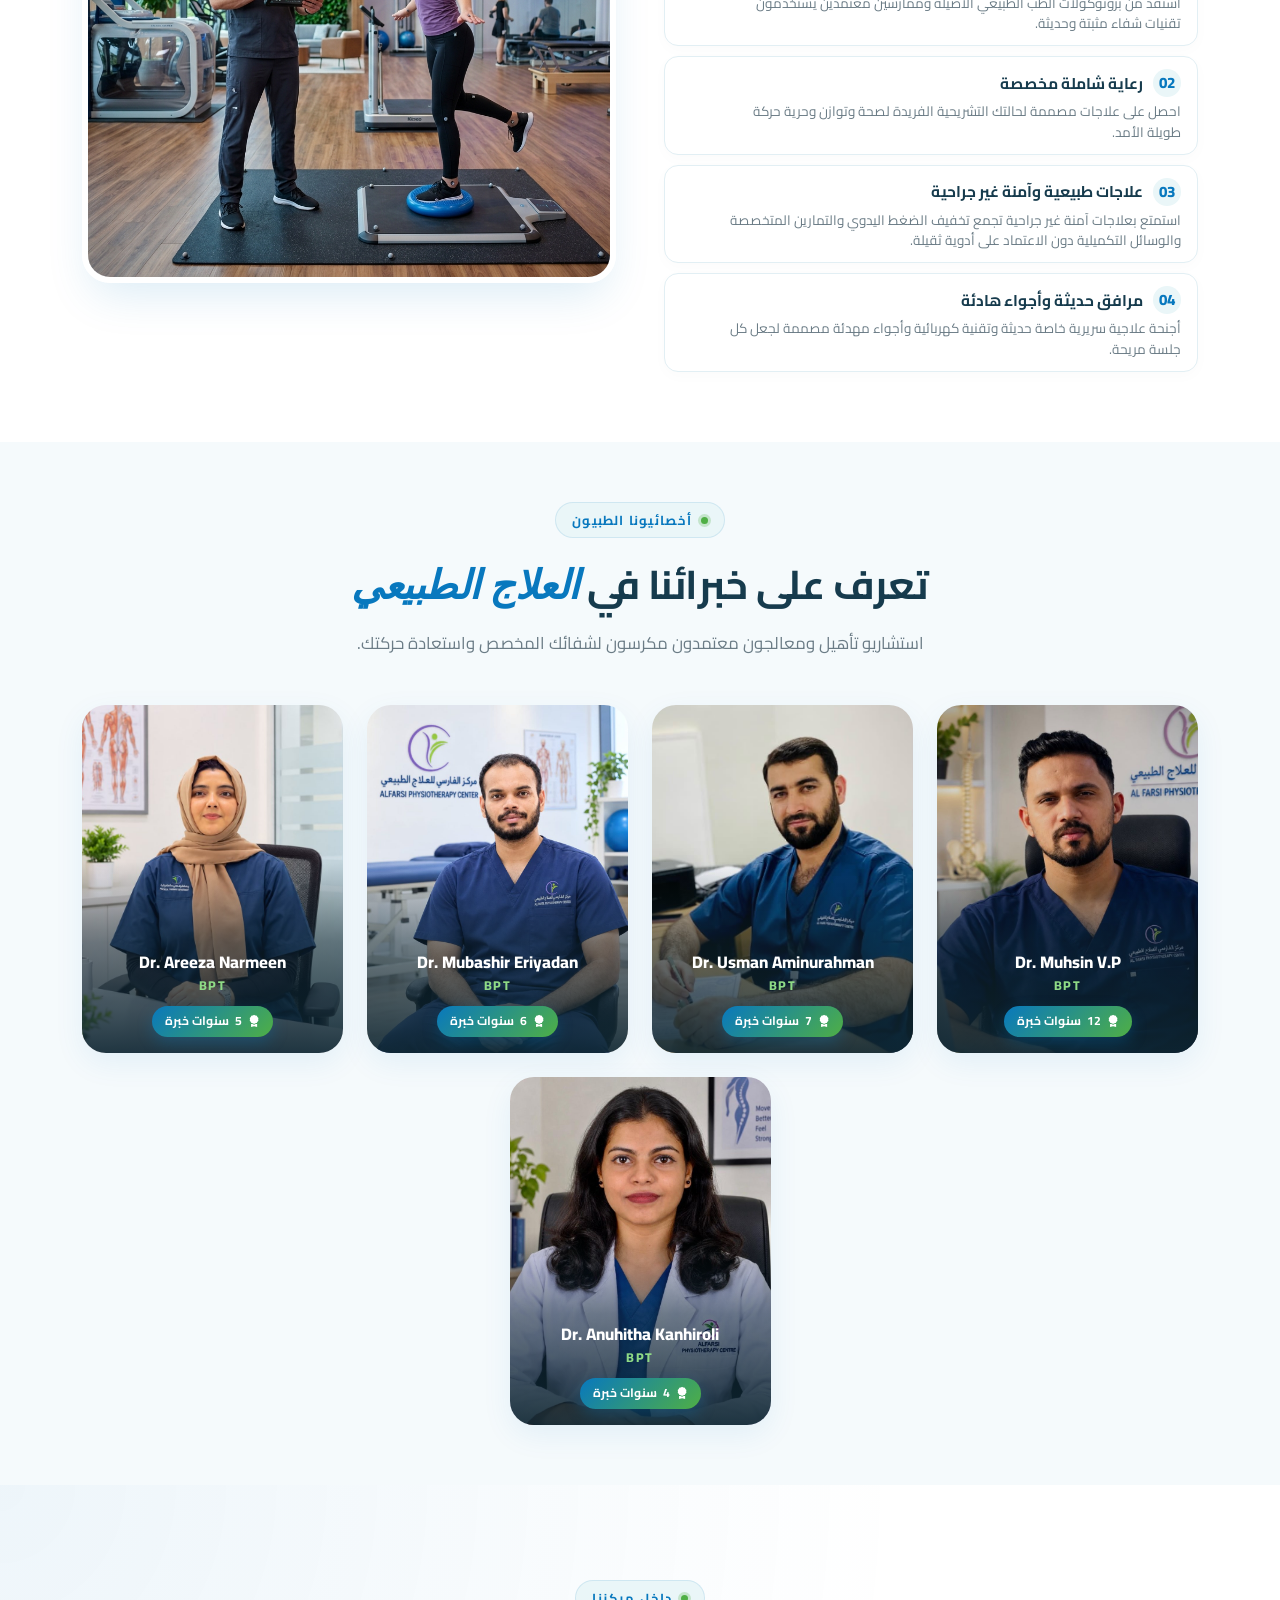
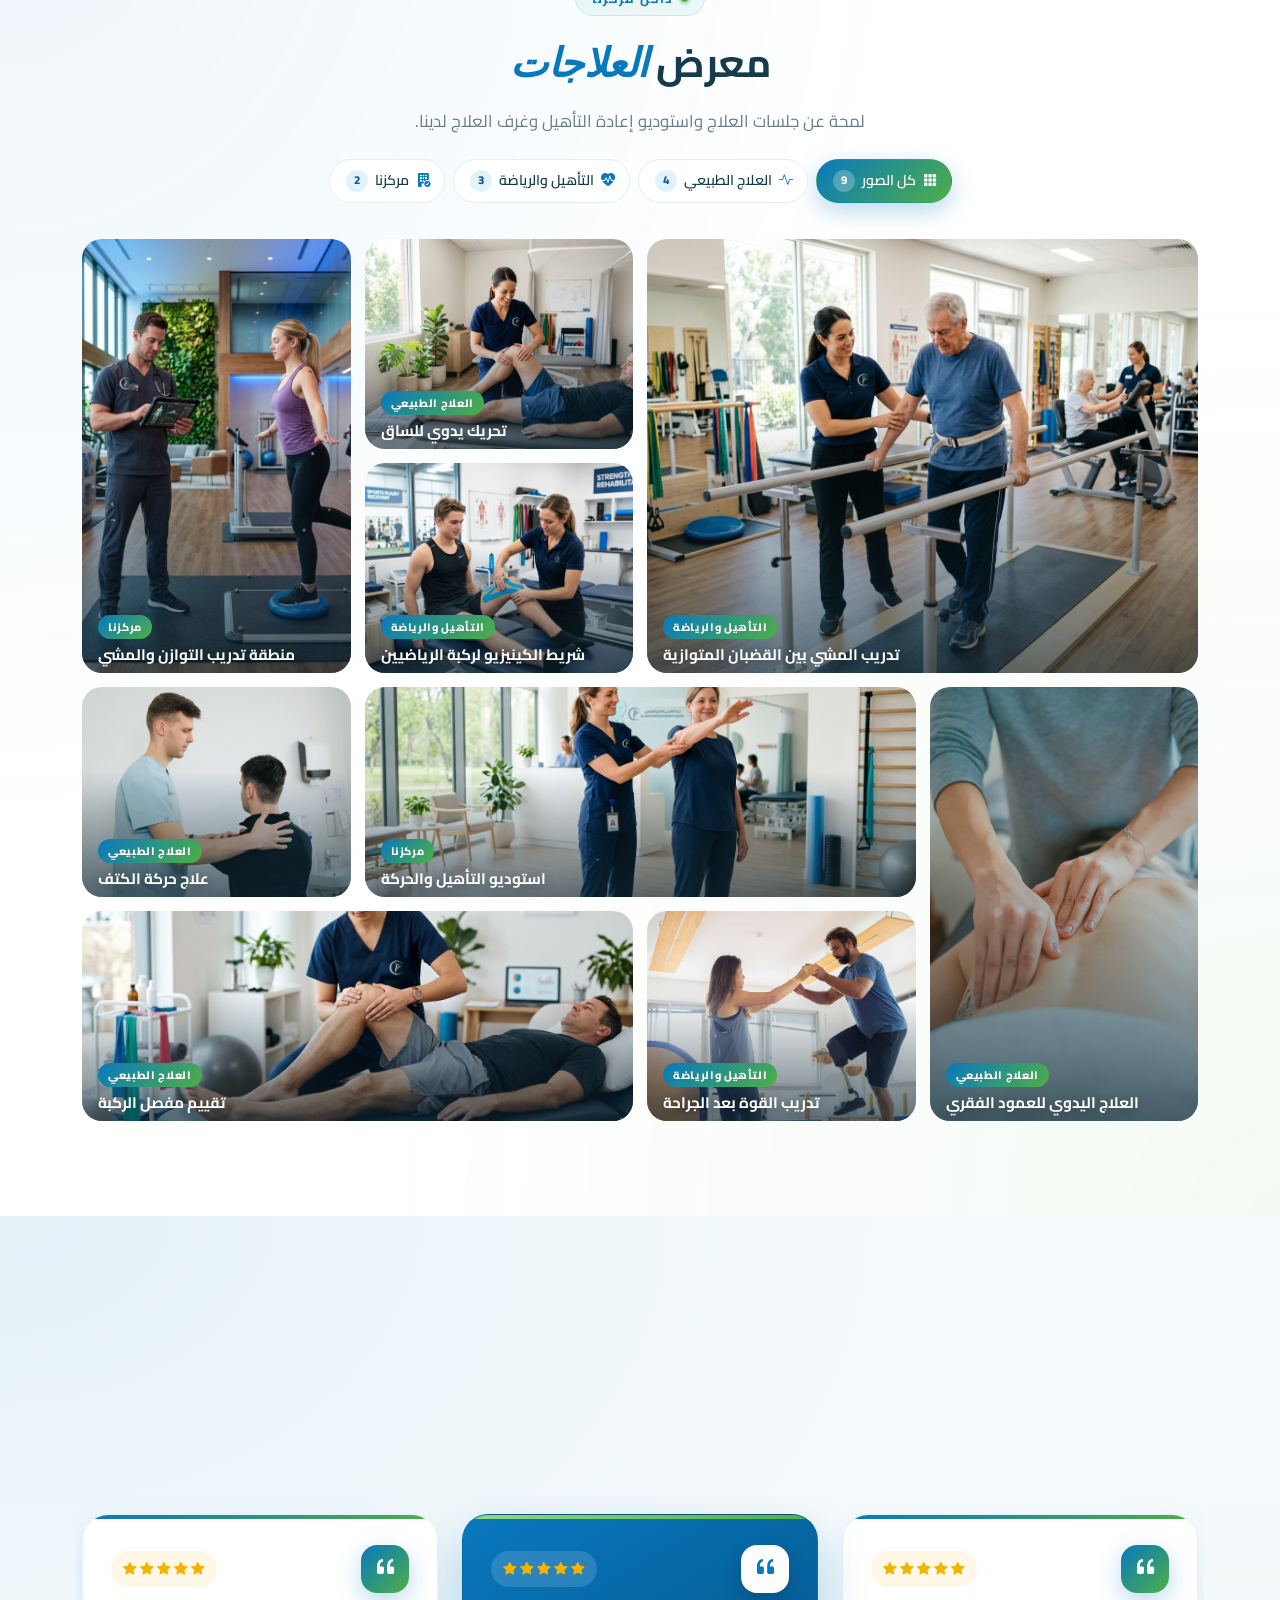
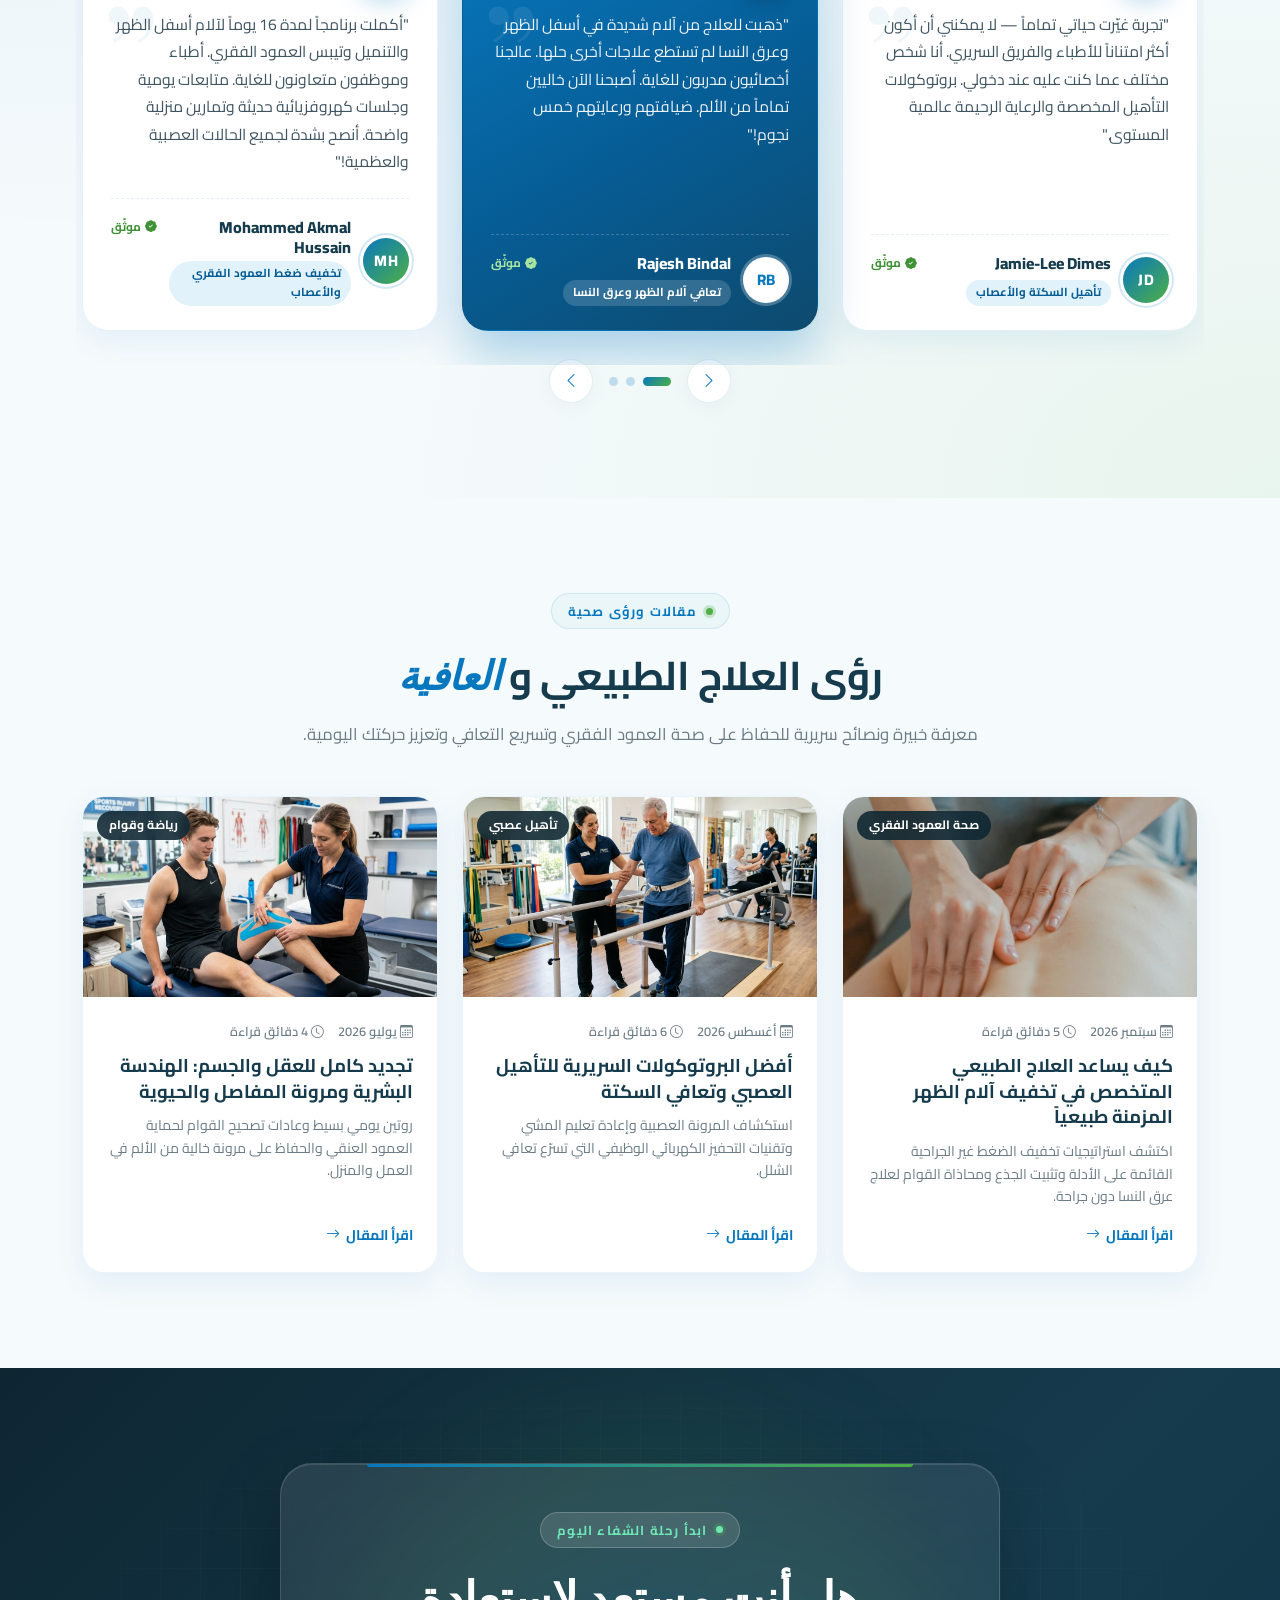
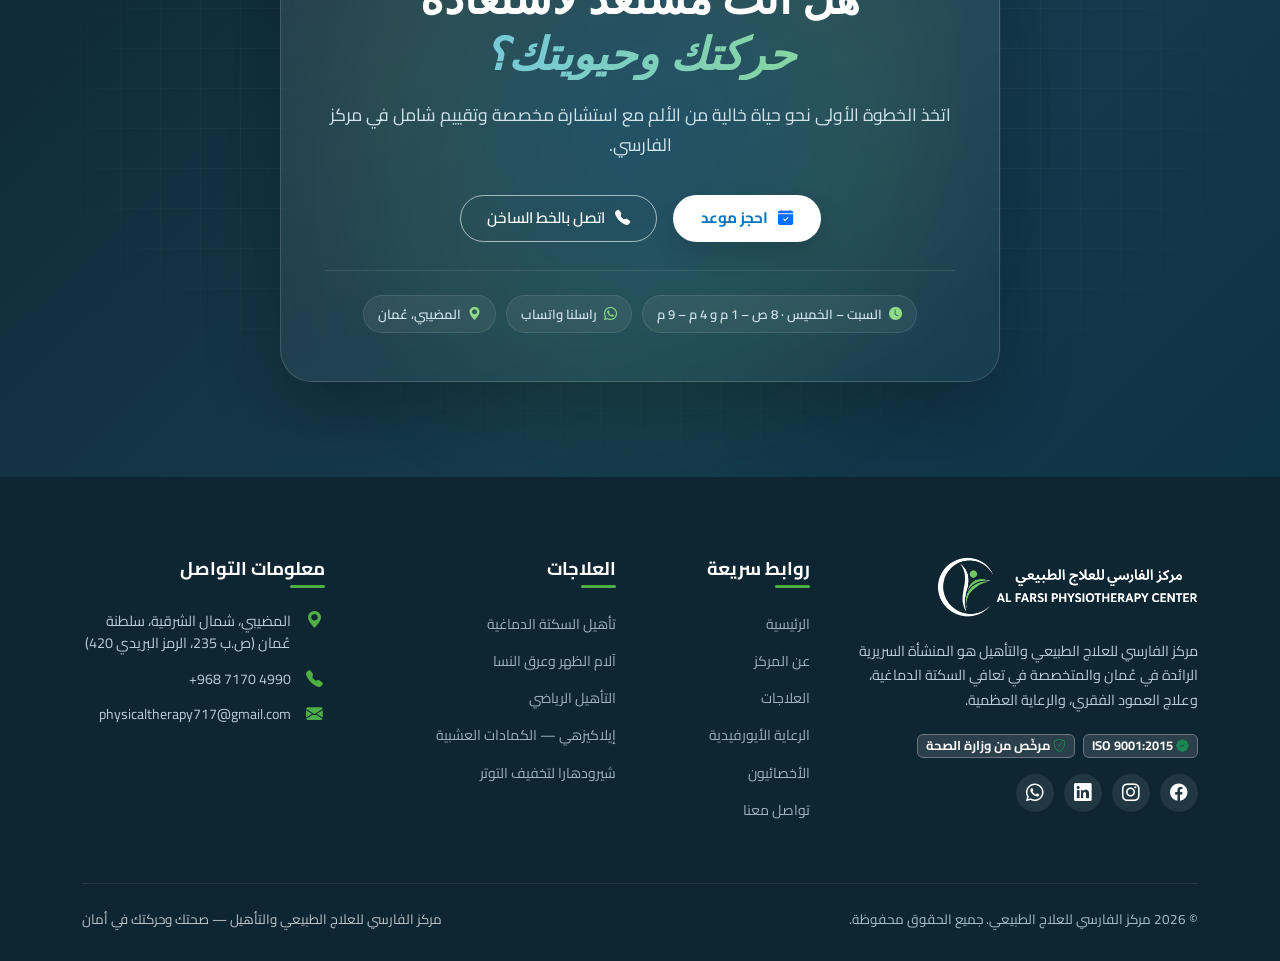
==== commit 200a84d2: "updare" ====
--- a/index.html
+++ b/index.html
@@ -937,7 +937,7 @@
             <span data-i18n="gal.title">Treatment</span> <span class="italic-accent" data-i18n="gal.titleAccent">Gallery</span>
           </h2>
           <p class="section-subtitle" data-i18n="gal.sub">
-            A look at real therapy sessions, our rehabilitation studio and Ayurvedic wellness suites.
+            A look at our therapy sessions, rehabilitation studio and treatment rooms.
           </p>
         </div>
 
@@ -1316,7 +1316,7 @@
           <img src="assets/images/logo-white.png" alt="Al Farsi Physiotherapy Center" class="footer-logo-img" width="984" height="226">
           <p class="footer-desc" data-i18n="footer.desc">
             Al Farsi Physiotherapy &amp; Rehabilitation Center is Oman's premier clinical facility dedicated to
-            neurological stroke recovery, spine decompression, orthopedic care, and authentic Ayurvedic wellness.
+            neurological stroke recovery, spine decompression, and orthopedic care.
           </p>
 
           <div class="footer-cert-badges d-flex gap-2 mb-3">
@@ -1480,8 +1480,8 @@
   <script src="https://cdn.jsdelivr.net/npm/bootstrap@5.3.3/dist/js/bootstrap.bundle.min.js"></script>
 
   <!-- i18n dictionary + Custom JavaScript -->
-  <script src="i18n-data.js?v=20261118u"></script>
-  <script src="script.js?v=20261118u"></script>
+  <script src="i18n-data.js?v=20261118v"></script>
+  <script src="script.js?v=20261118v"></script>
 </body>
 
 </html>
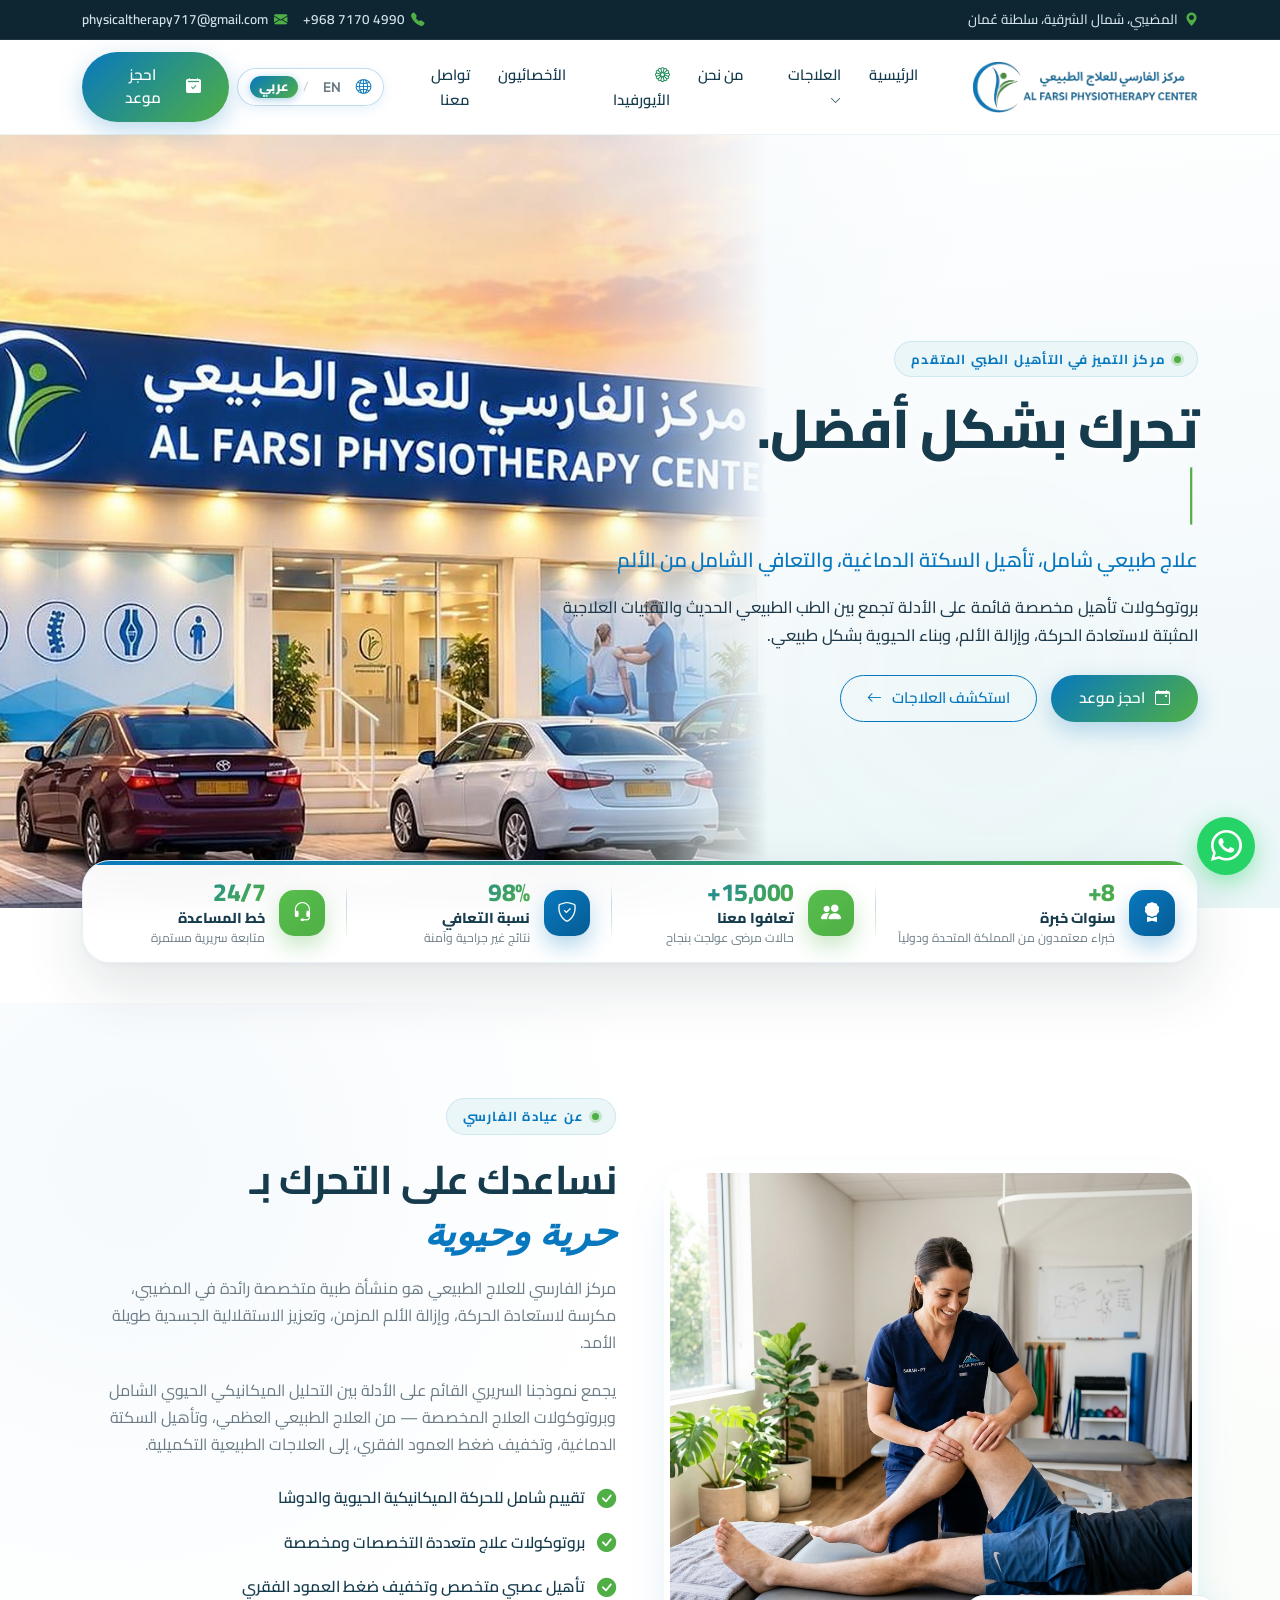
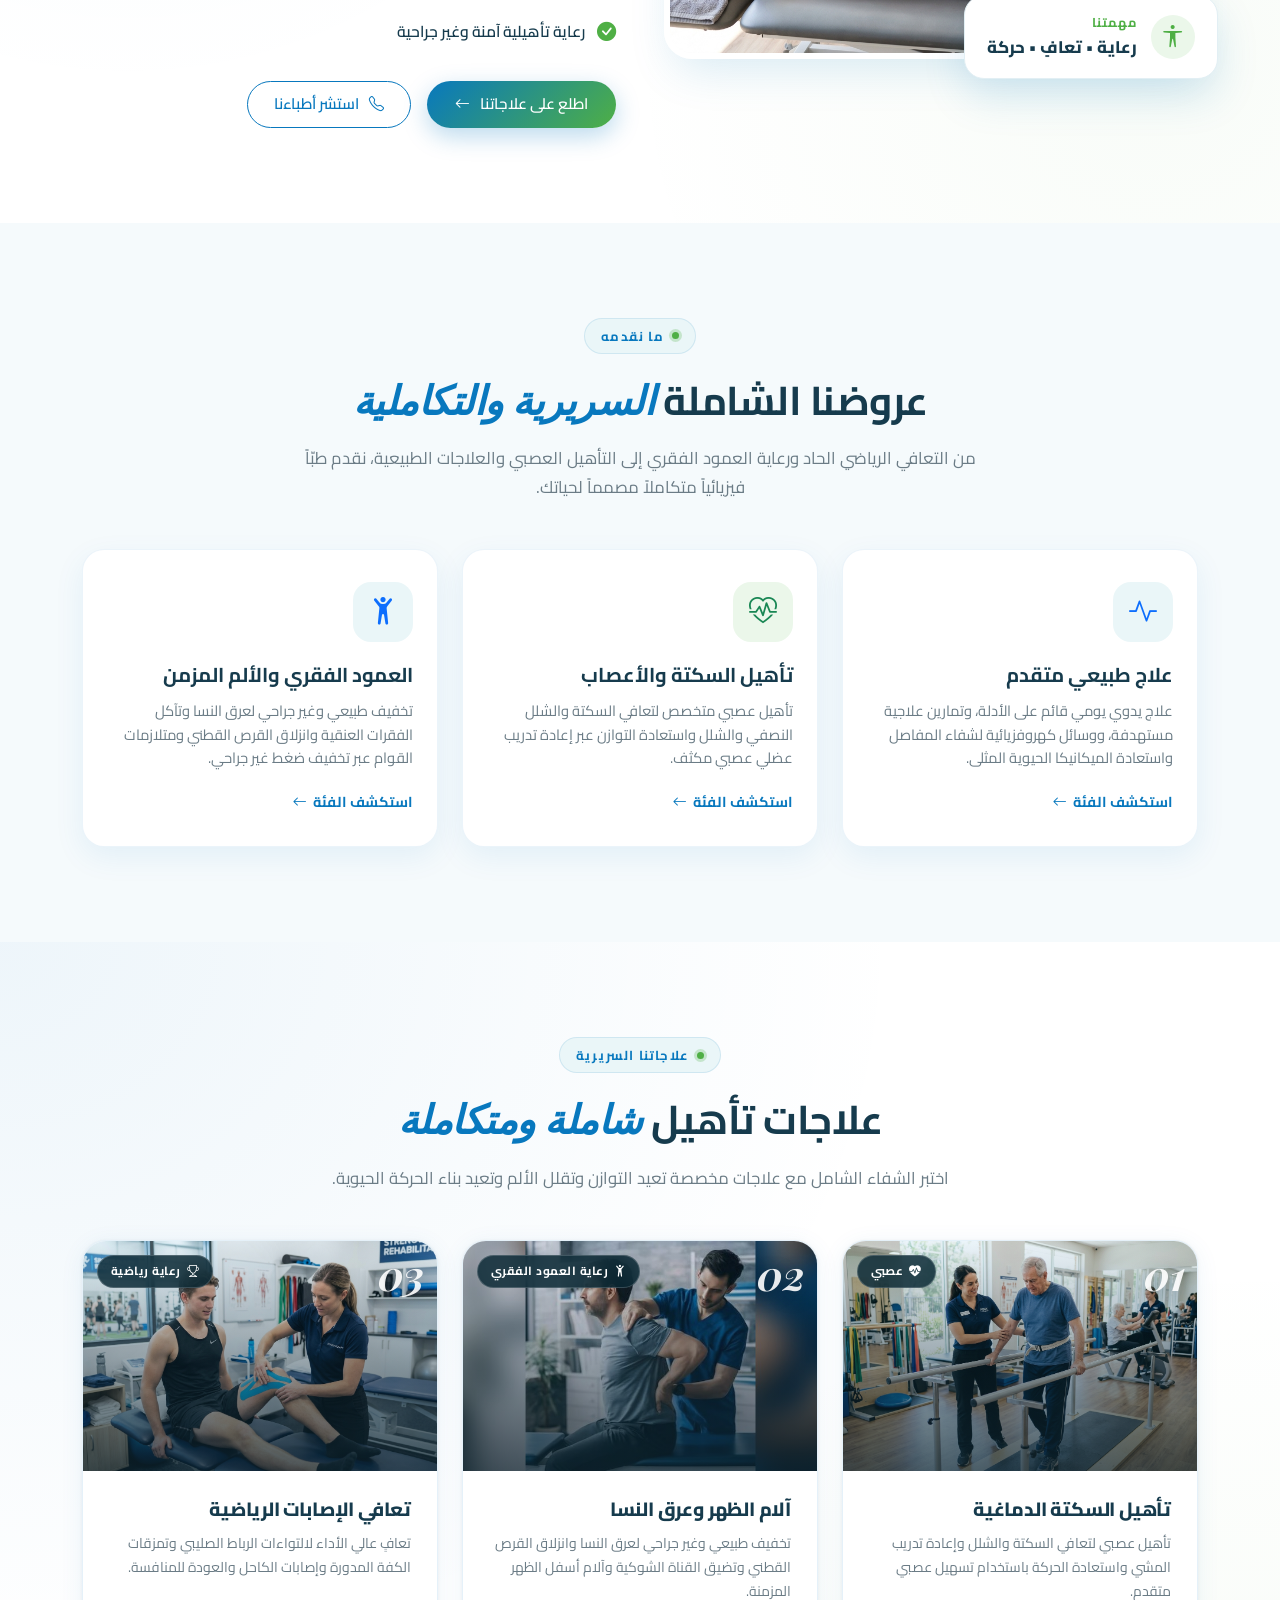
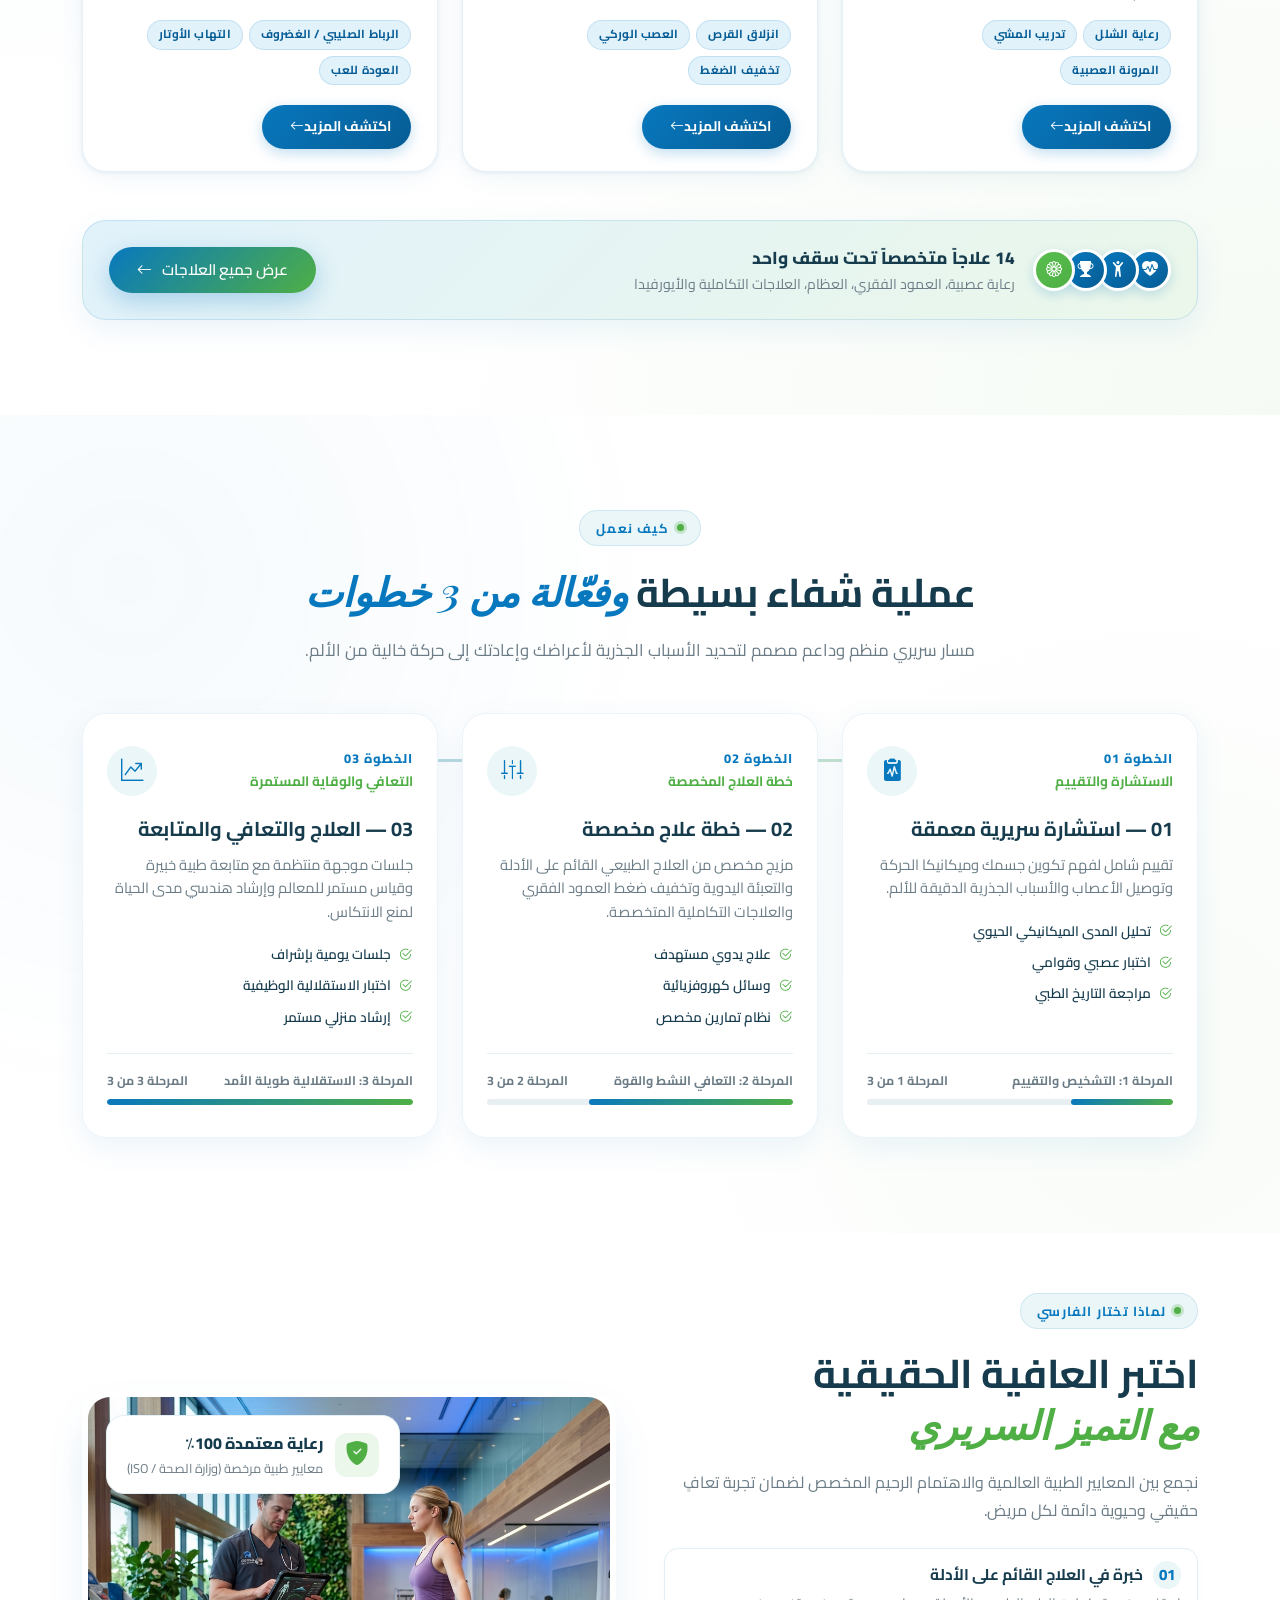
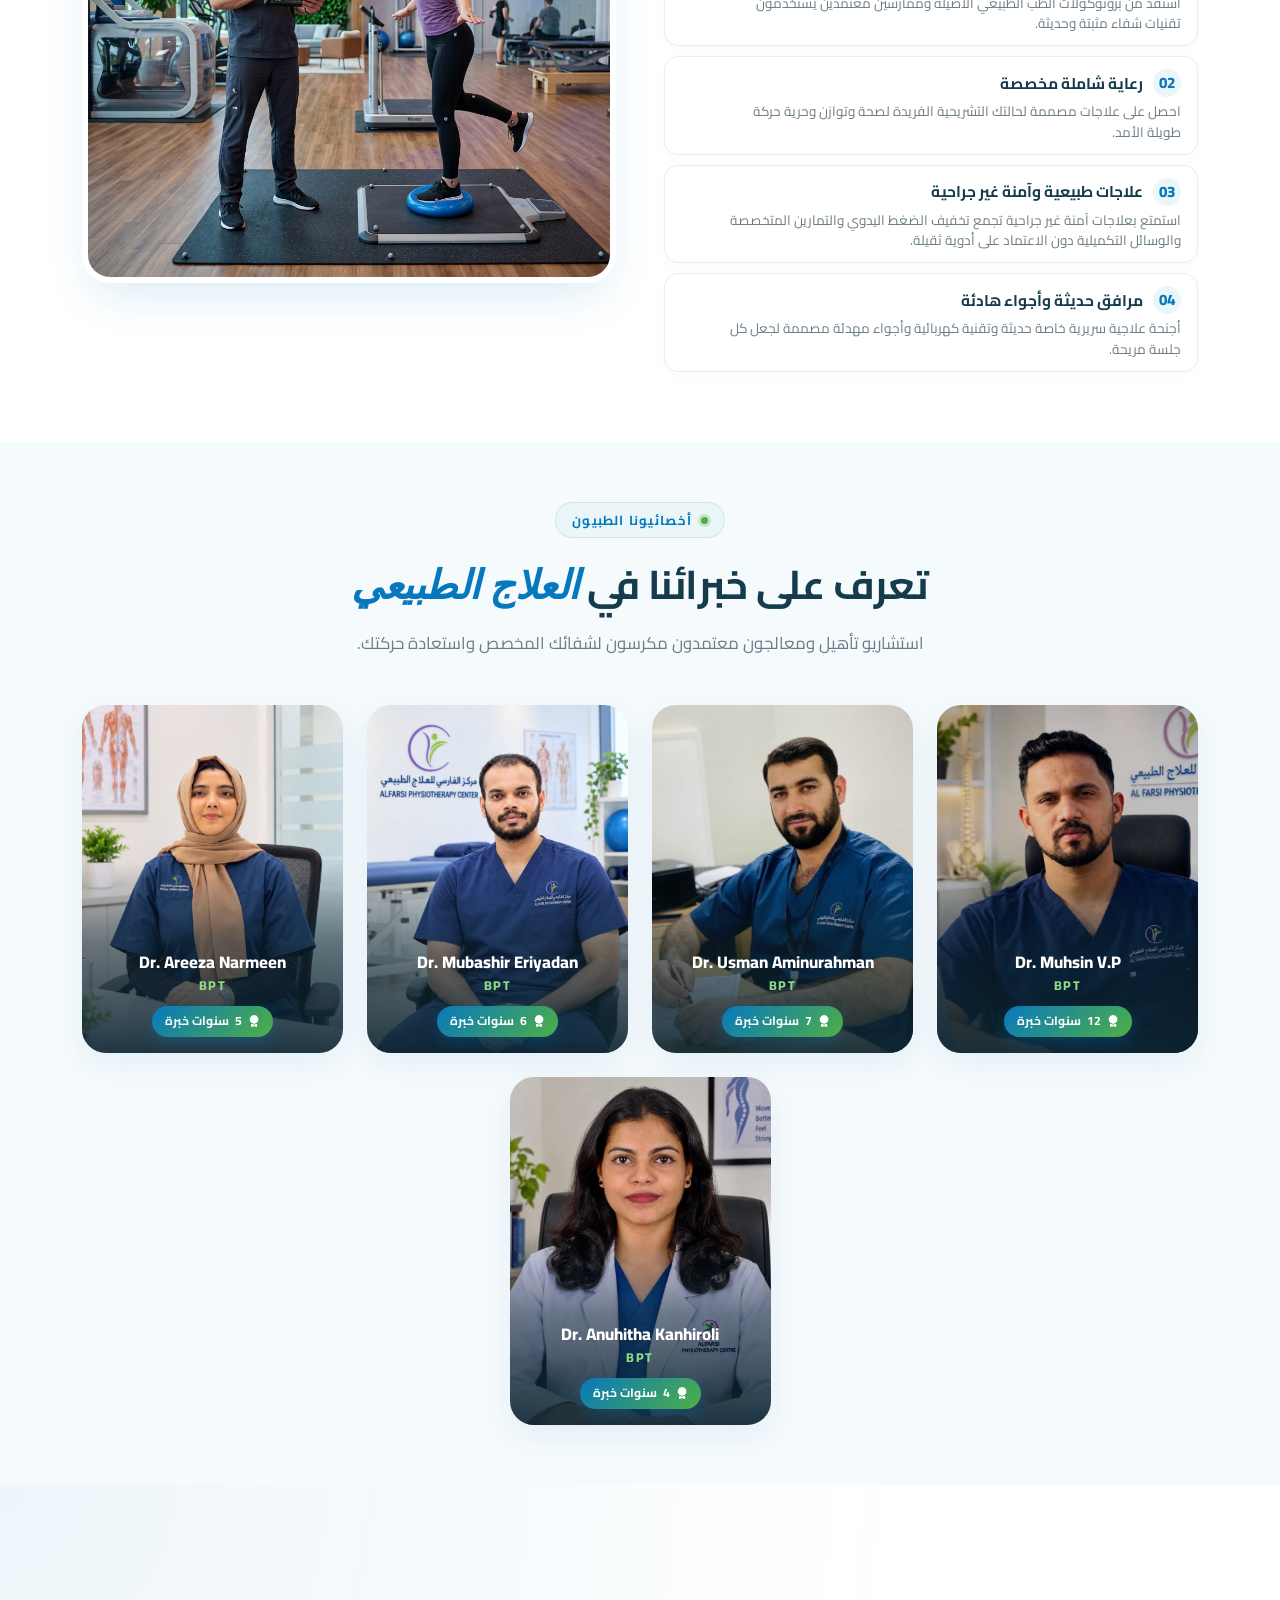
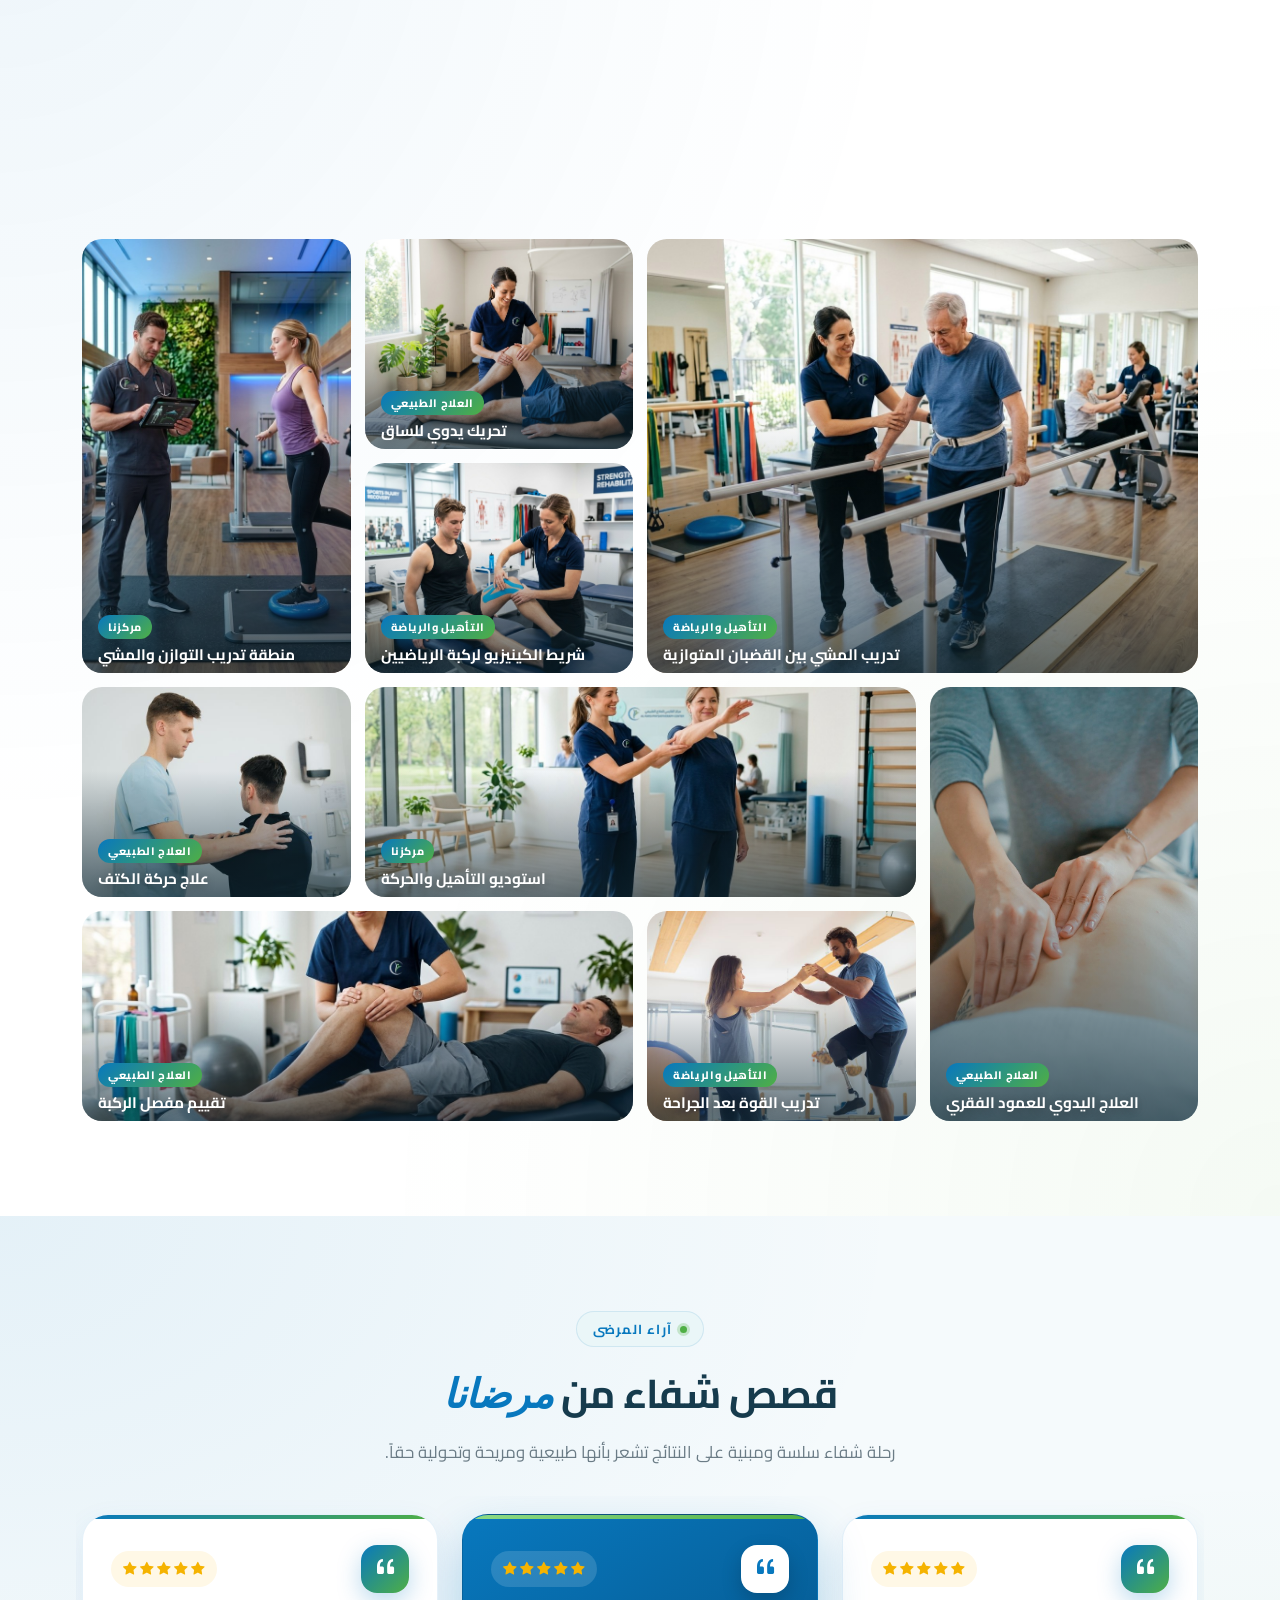
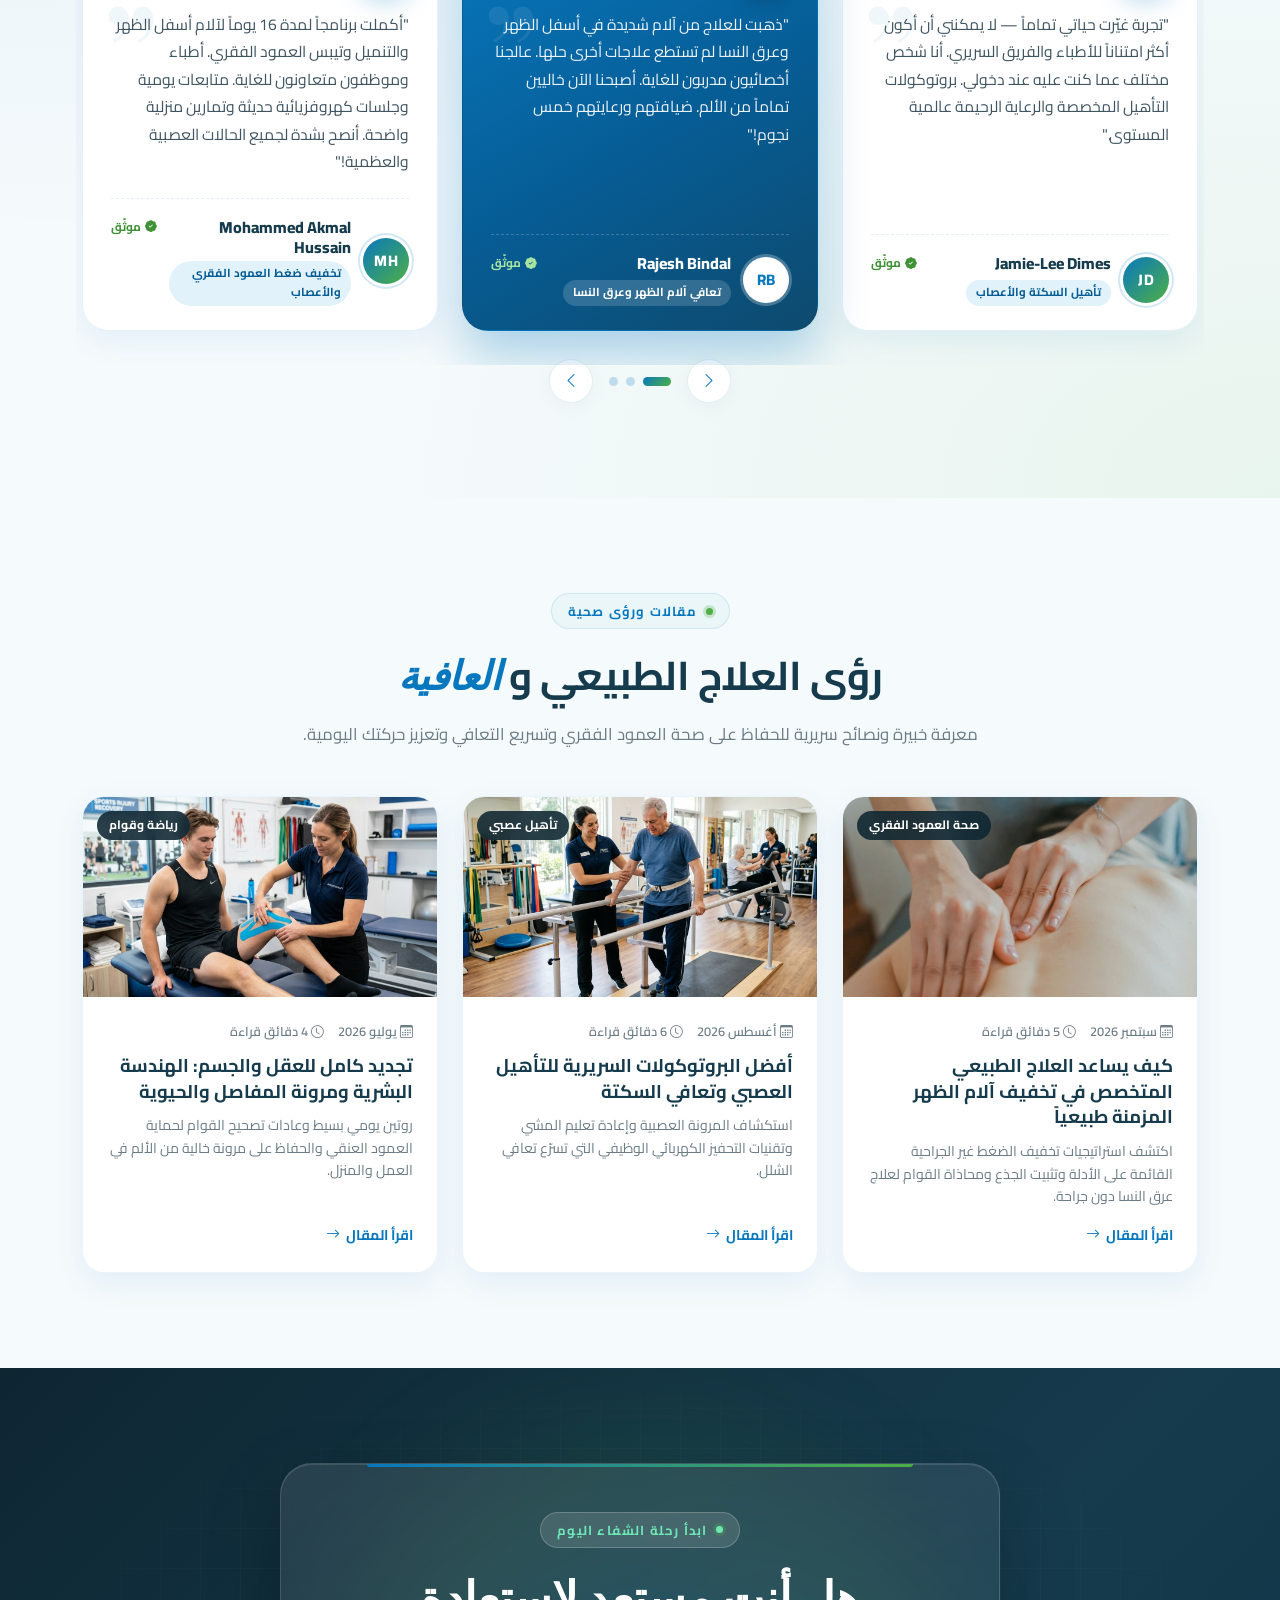
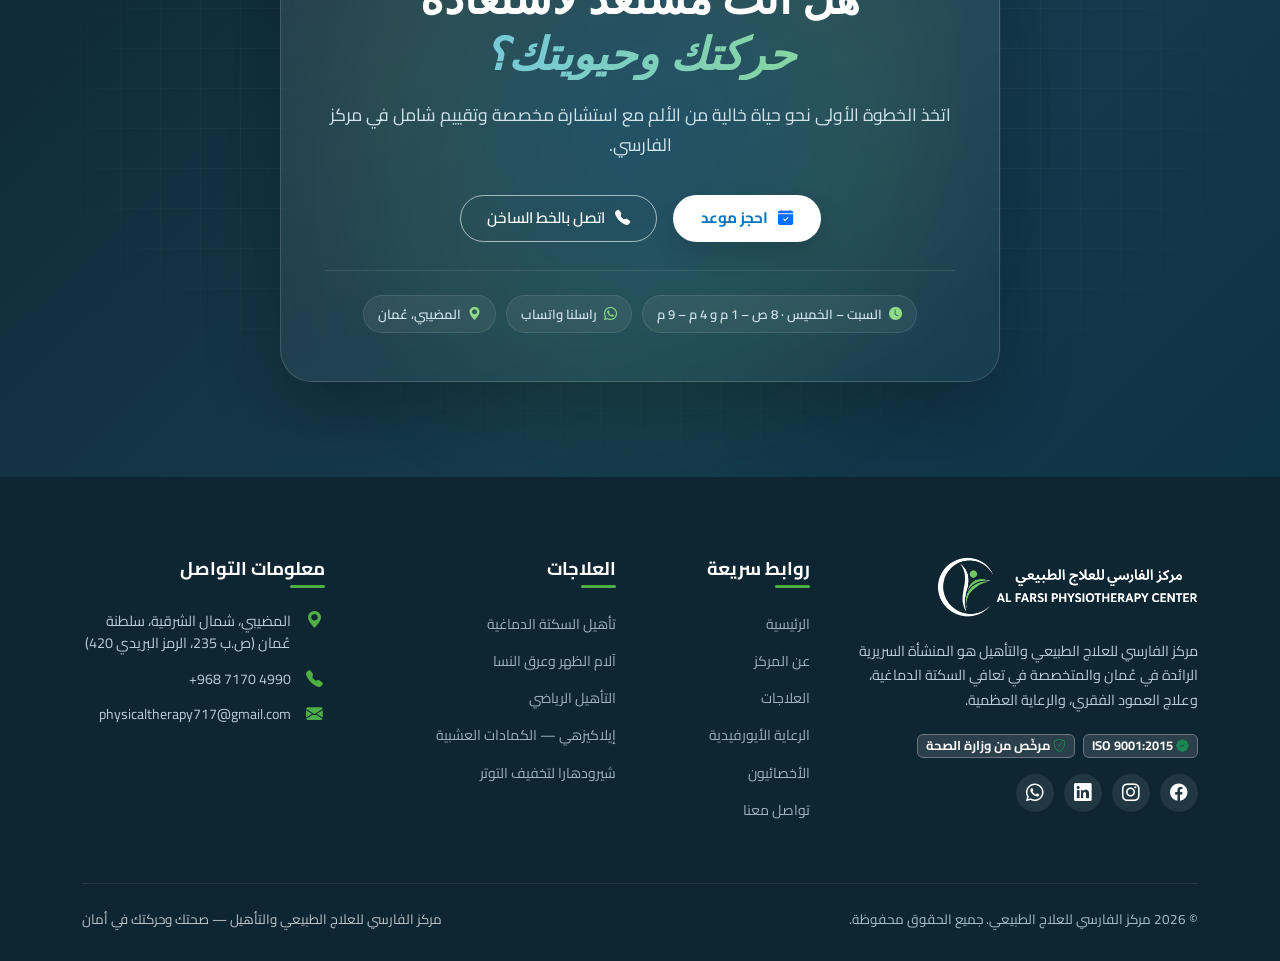
==== commit a4609dd2: "update" ====
--- a/index.html
+++ b/index.html
@@ -1480,8 +1480,8 @@
   <script src="https://cdn.jsdelivr.net/npm/bootstrap@5.3.3/dist/js/bootstrap.bundle.min.js"></script>
 
   <!-- i18n dictionary + Custom JavaScript -->
-  <script src="i18n-data.js?v=20261118v"></script>
-  <script src="script.js?v=20261118v"></script>
+  <script src="i18n-data.js?v=20261118w"></script>
+  <script src="script.js?v=20261118w"></script>
 </body>
 
 </html>
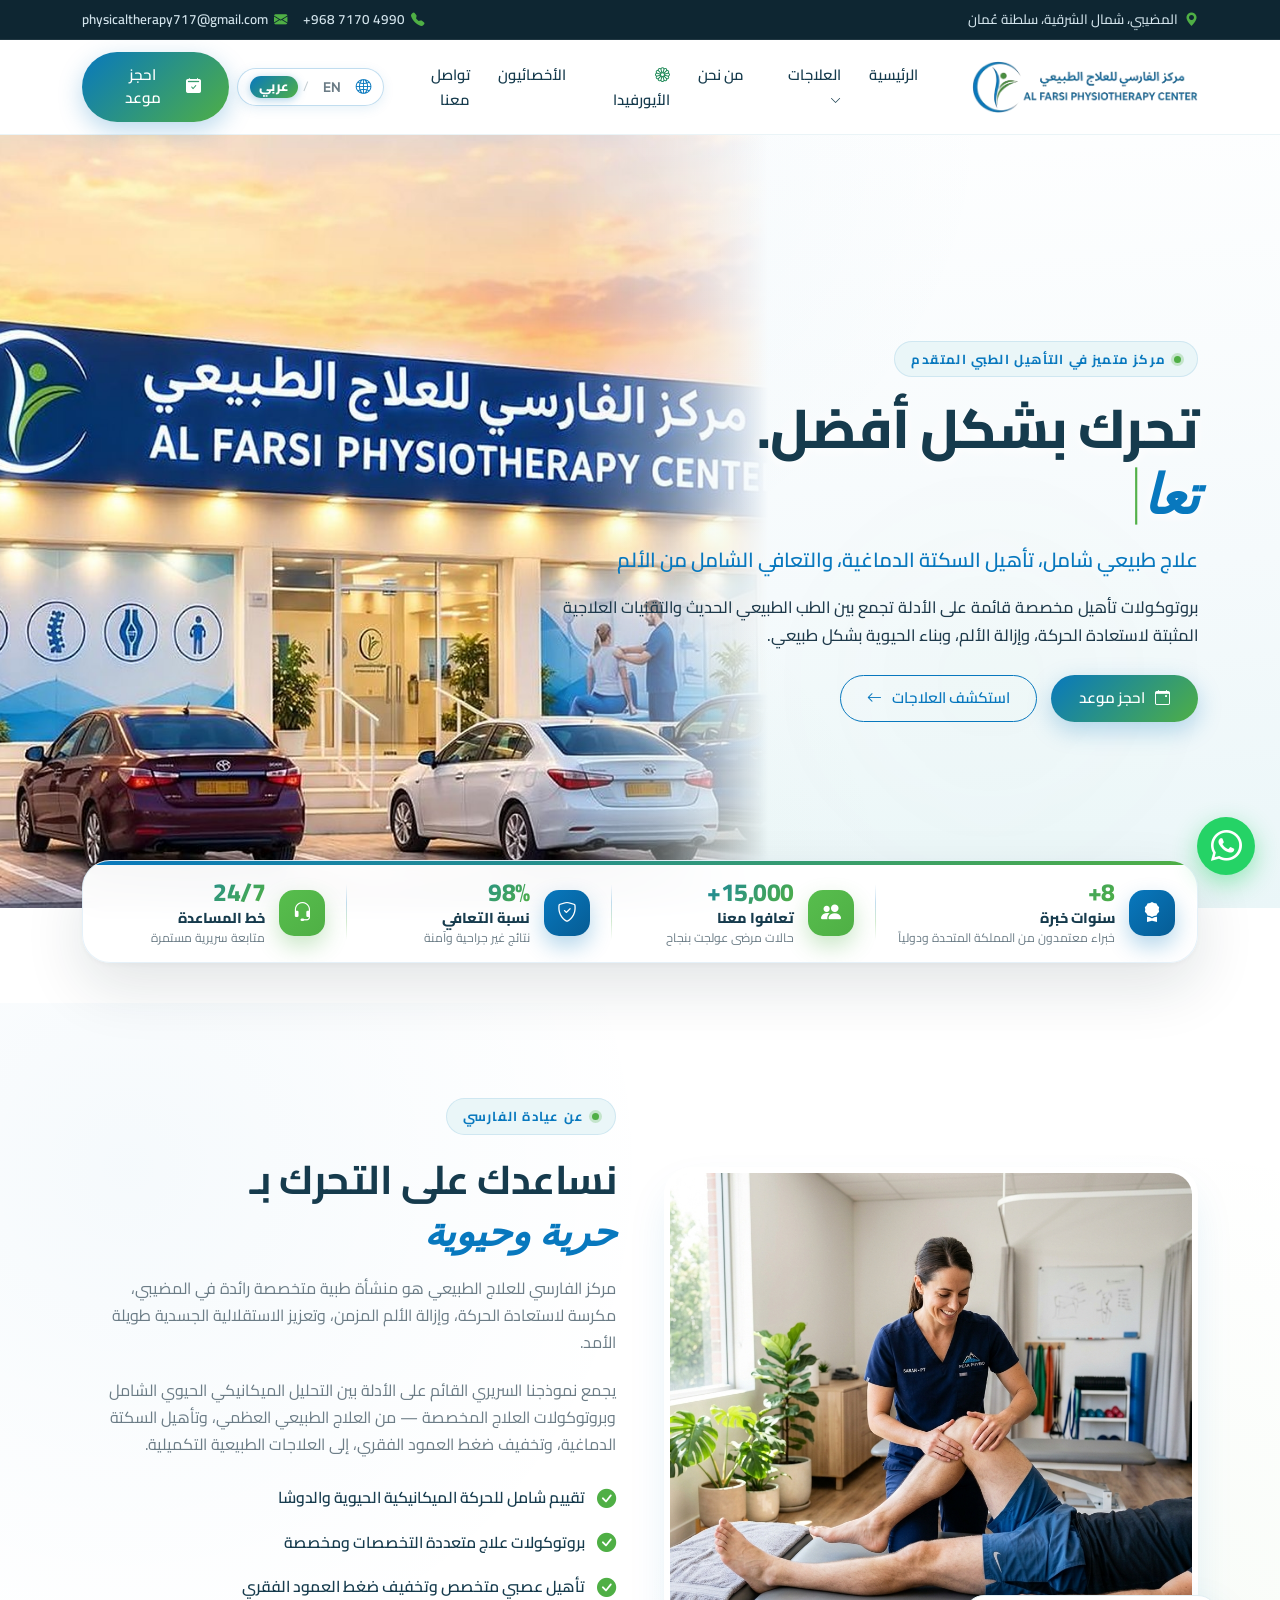
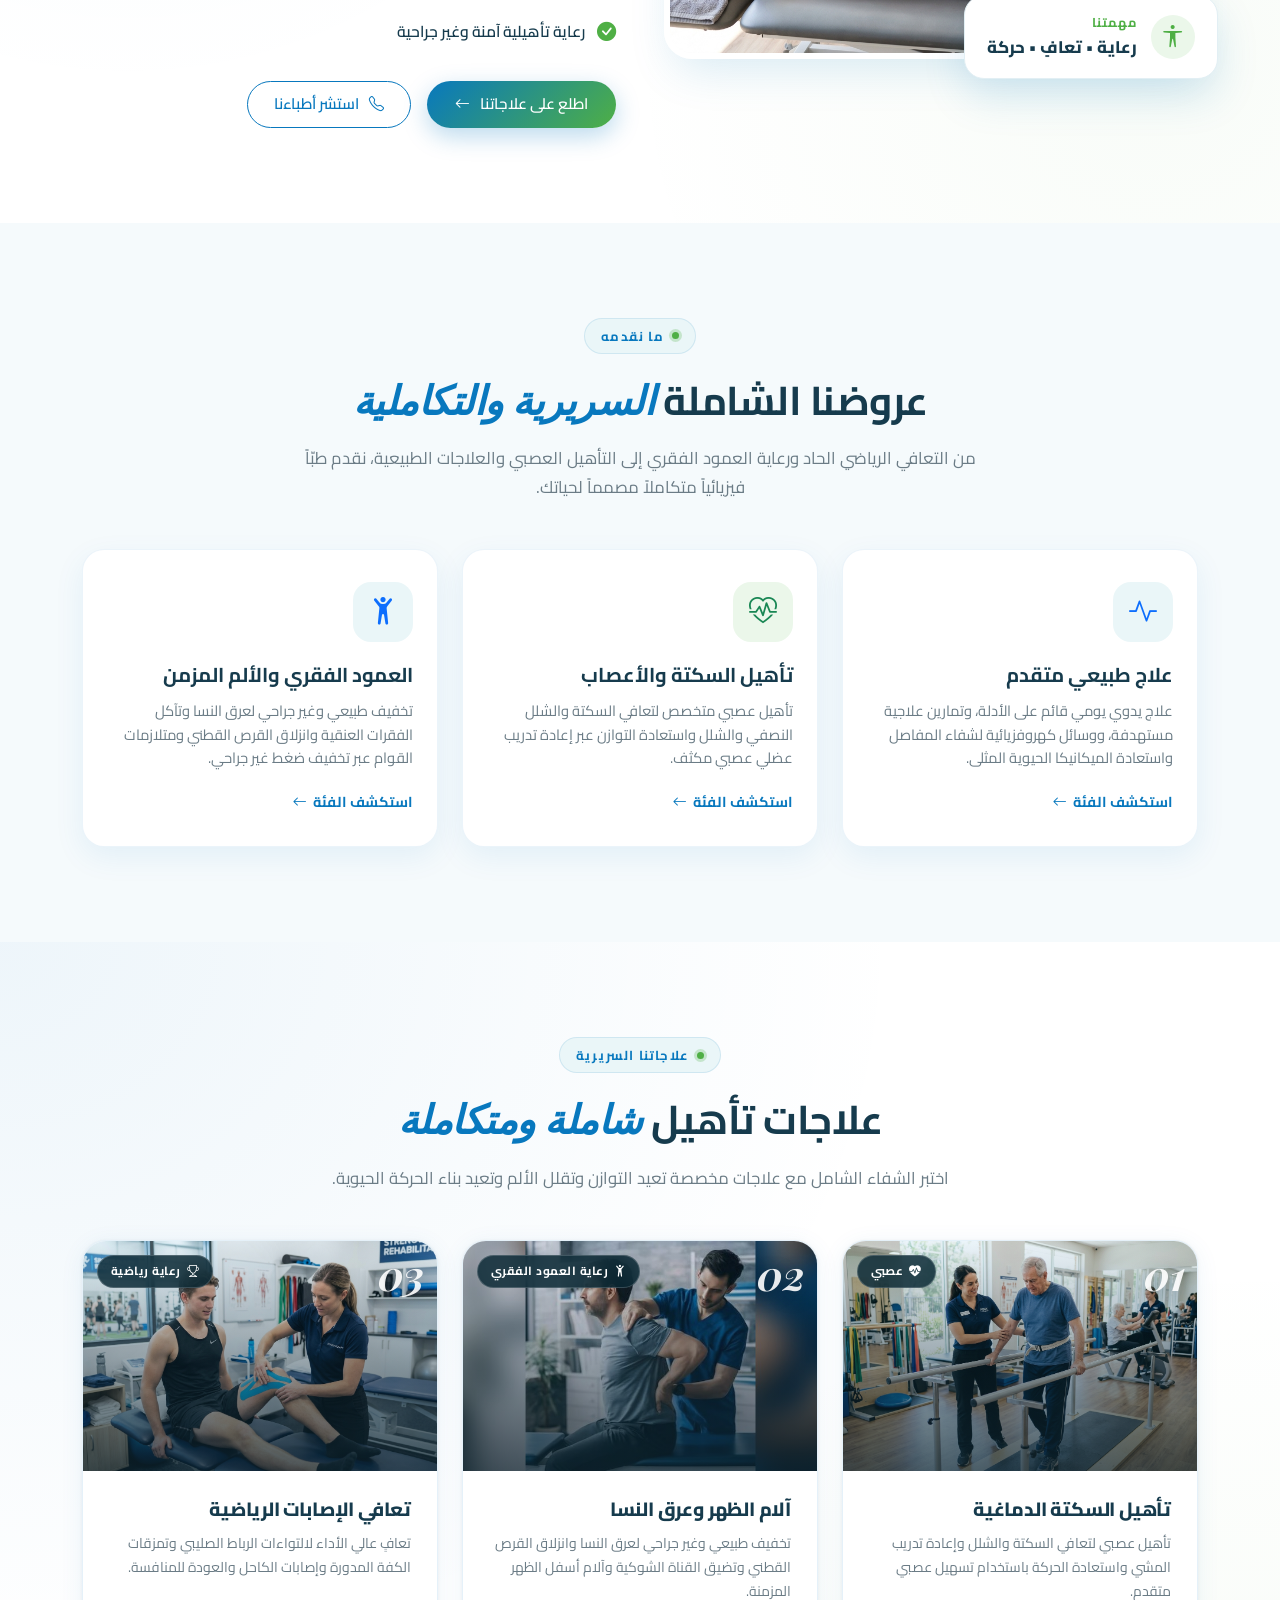
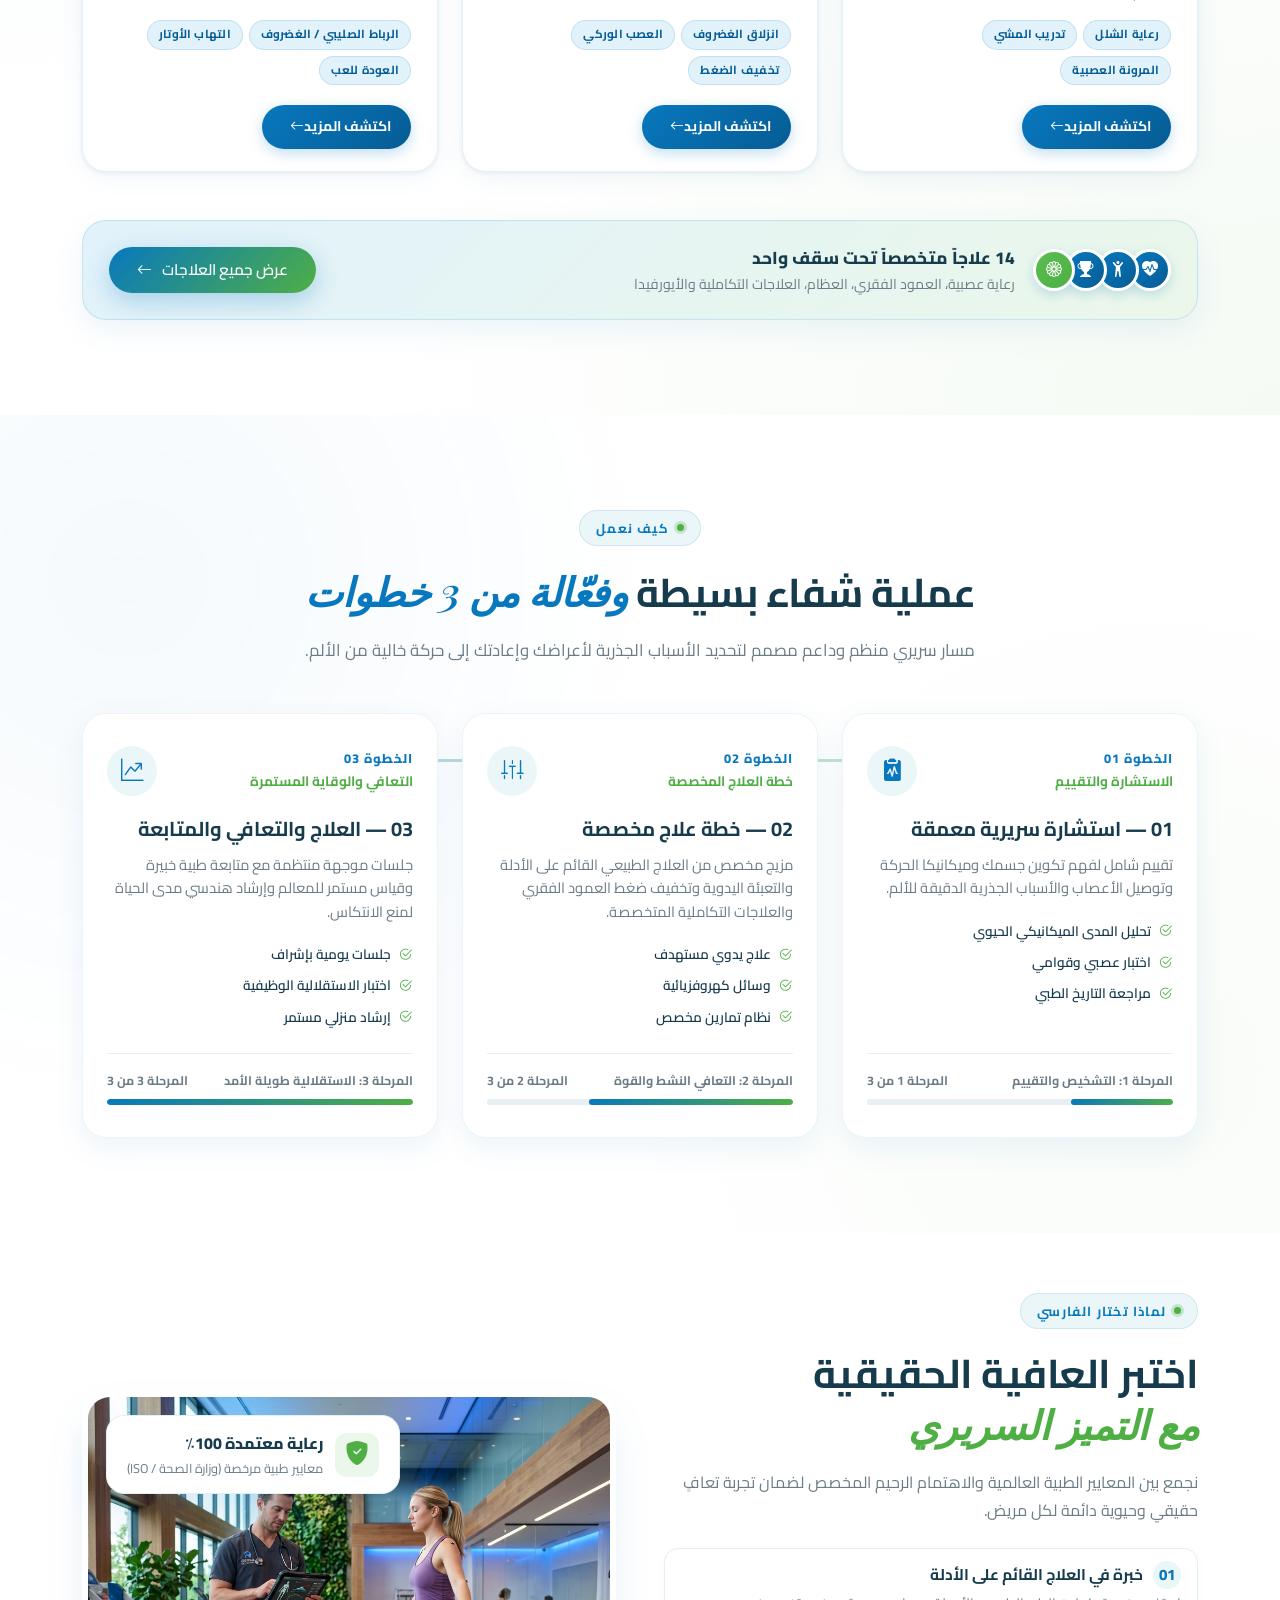
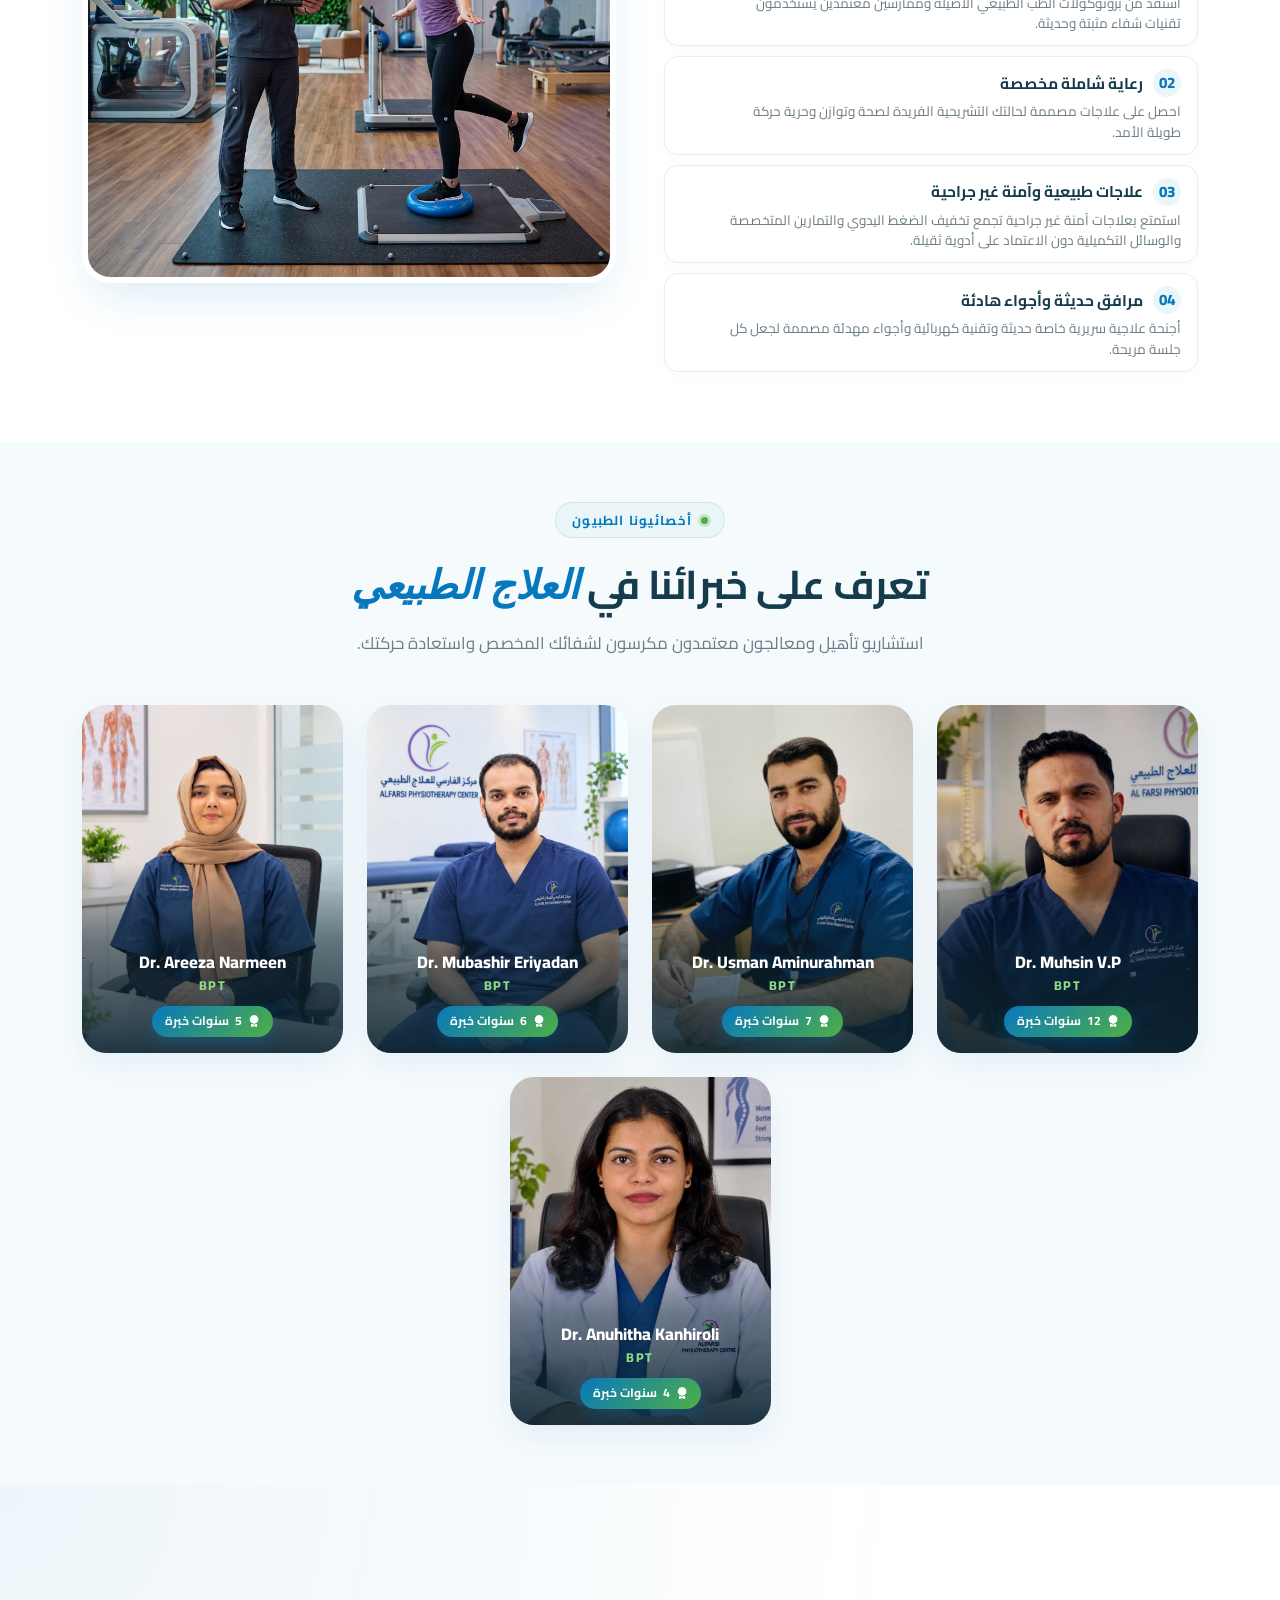
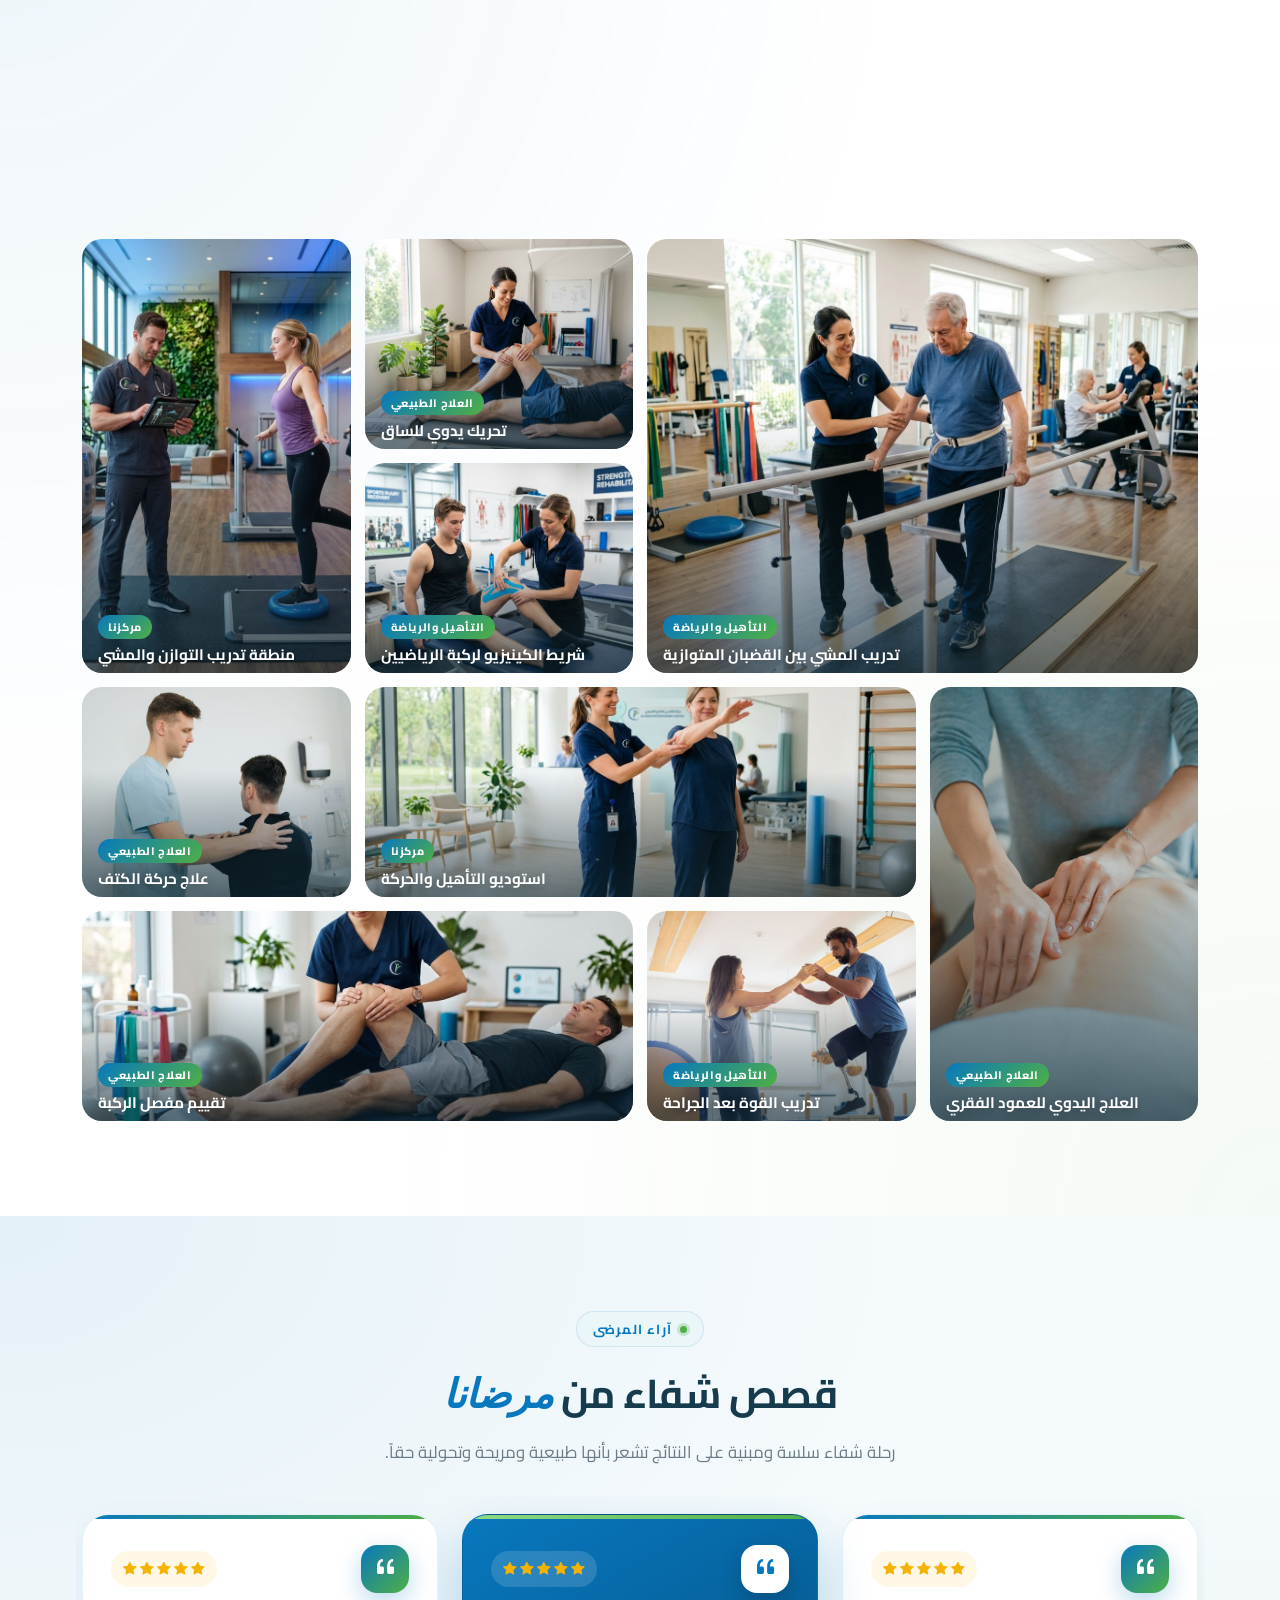
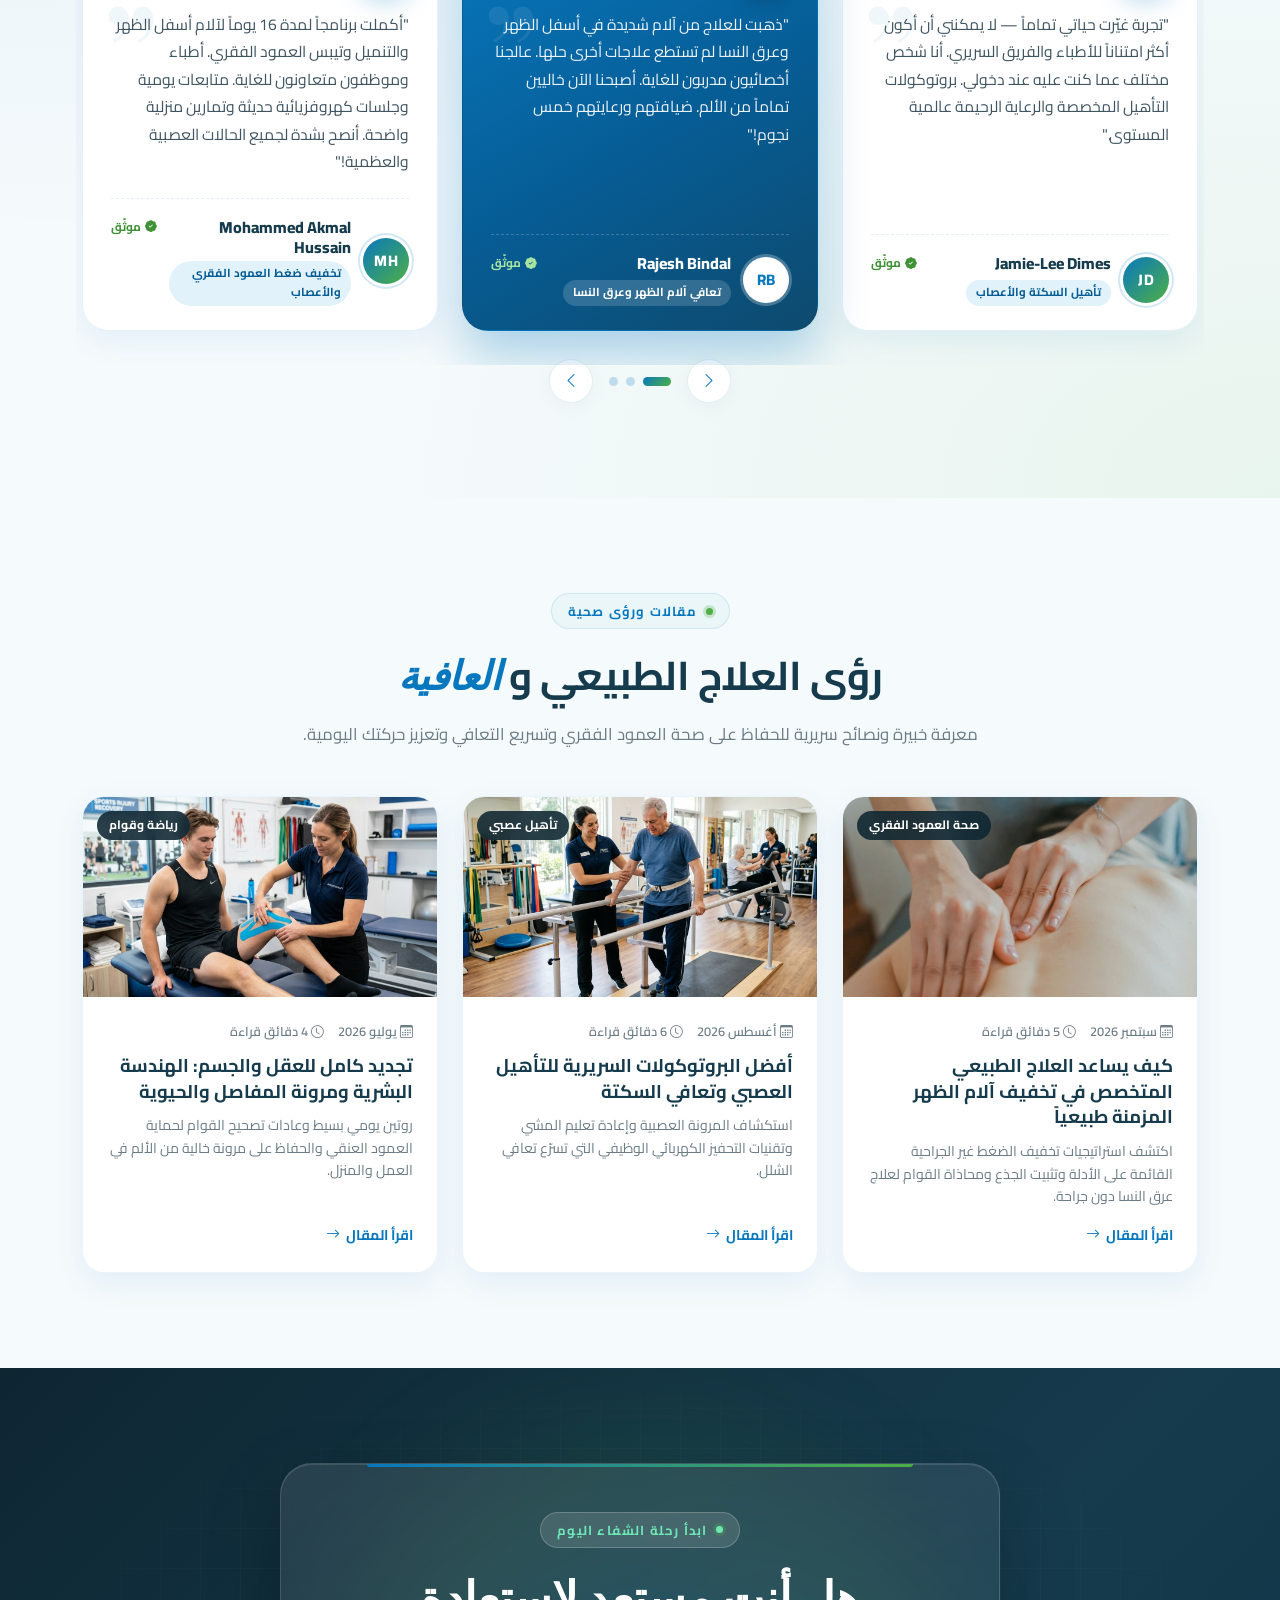
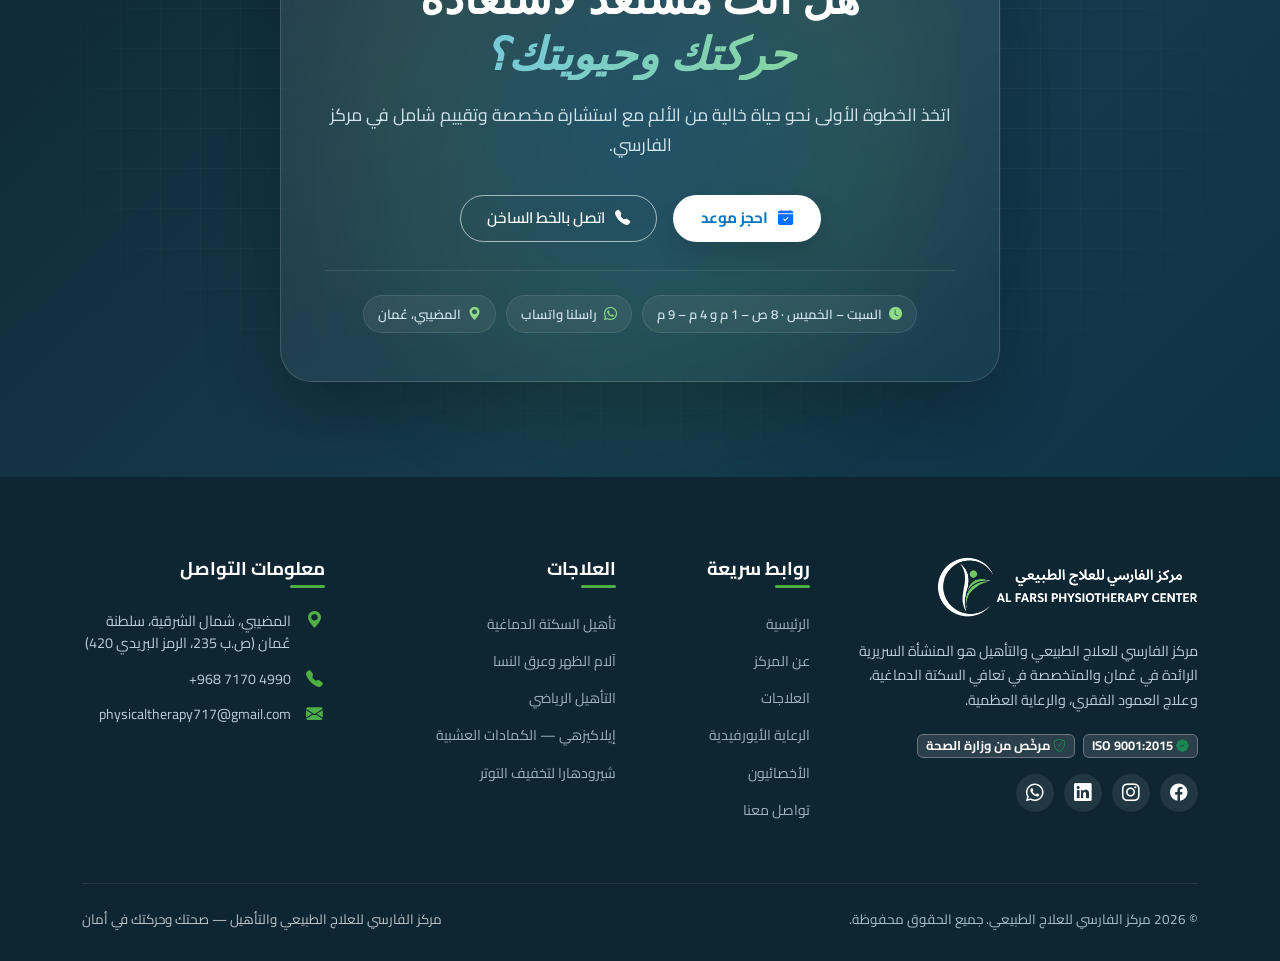
==== commit d276c6ef: "update" ====
--- a/index.html
+++ b/index.html
@@ -1480,8 +1480,8 @@
   <script src="https://cdn.jsdelivr.net/npm/bootstrap@5.3.3/dist/js/bootstrap.bundle.min.js"></script>
 
   <!-- i18n dictionary + Custom JavaScript -->
-  <script src="i18n-data.js?v=20261118w"></script>
-  <script src="script.js?v=20261118w"></script>
+  <script src="i18n-data.js?v=20261119"></script>
+  <script src="script.js?v=20261119"></script>
 </body>
 
 </html>
